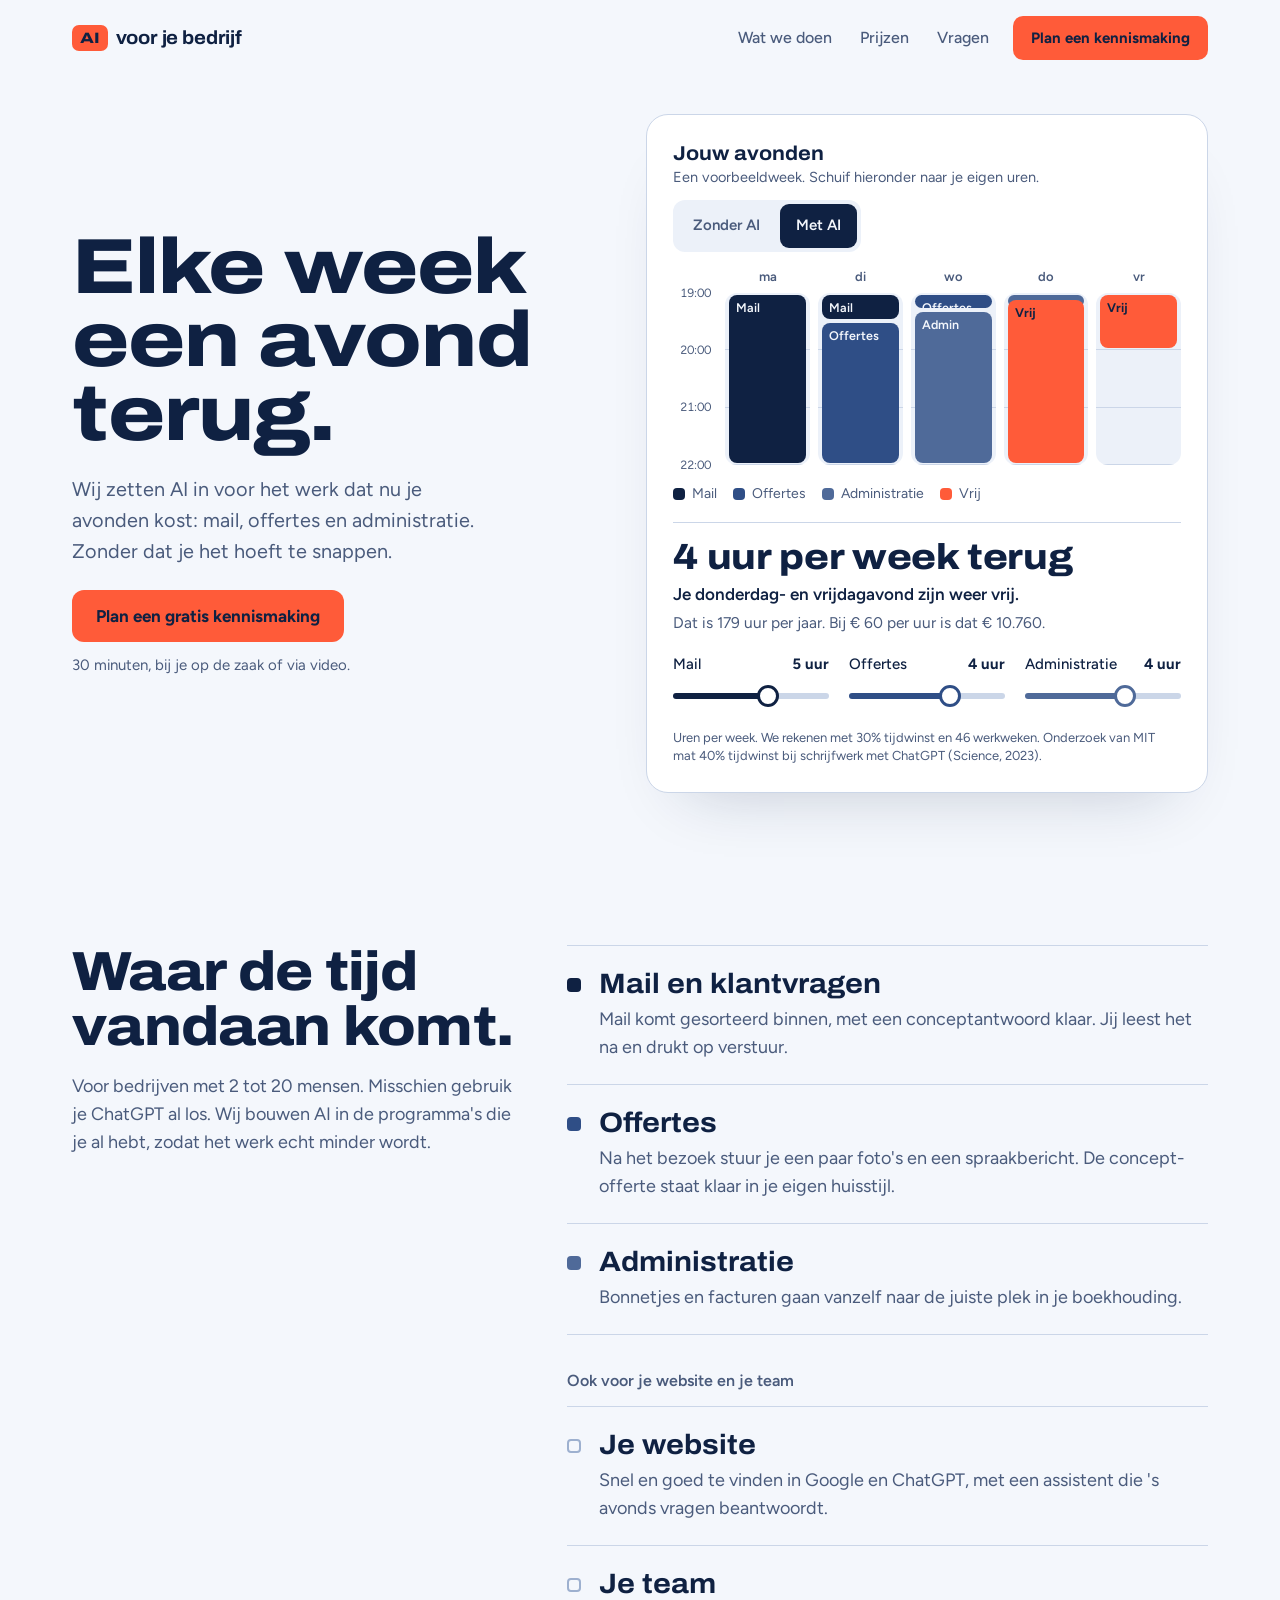
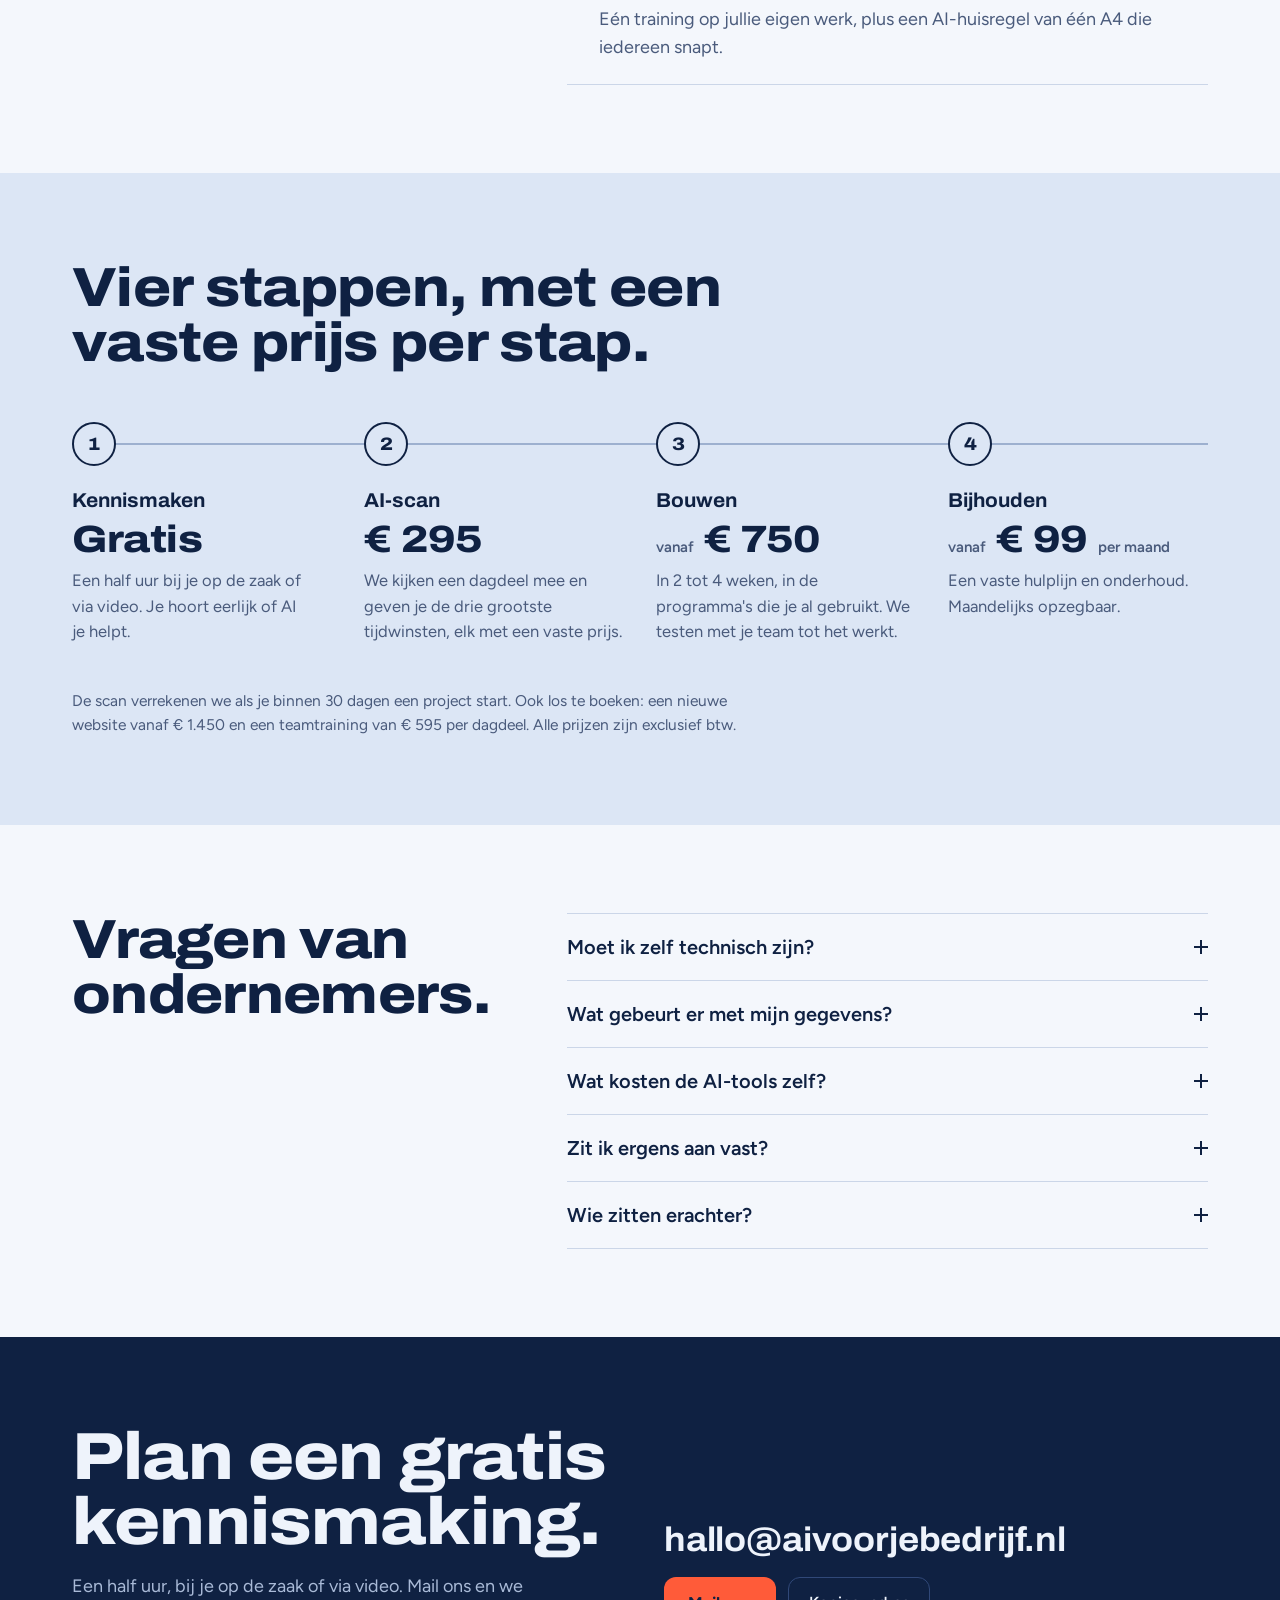
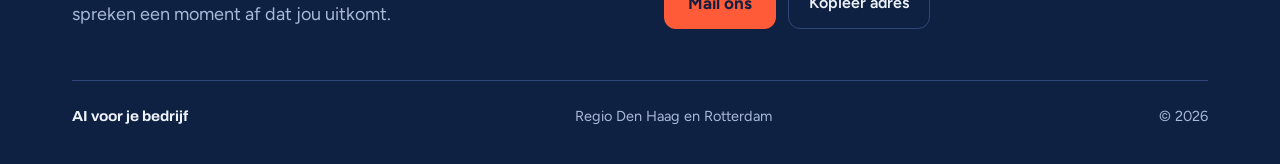
==== index.html @ 1877b3e0 "Eerste versie van de website Co-Authored-By: Claude Opus 5.5 <noreply@anthropic.com>" ====
<!doctype html>
<html lang="nl">
<head>
<meta charset="utf-8">
<meta name="viewport" content="width=device-width, initial-scale=1, viewport-fit=cover">
<title>AI voor je bedrijf | Minder avondwerk met AI, voor het mkb</title>
<meta name="description" content="Wij zetten AI in voor mail, offertes en administratie, zodat je elke week een avond terug hebt. Voor bedrijven met 2 tot 20 mensen in de regio Den Haag en Rotterdam.">
<!-- Nog niet vindbaar in Google: haal deze regel weg zodra mail, KvK en privacy geregeld zijn. -->
<meta name="robots" content="noindex">
<link rel="canonical" href="https://aivoorjebedrijf.nl/">
<meta name="theme-color" content="#F4F7FC">
<meta name="theme-color" content="#0A1428" media="(prefers-color-scheme: dark)">
<link rel="icon" href="/favicon.svg" type="image/svg+xml">
<link rel="icon" href="/apple-touch-icon.png" type="image/png" sizes="180x180">
<link rel="apple-touch-icon" href="/apple-touch-icon.png">
<meta property="og:type" content="website">
<meta property="og:locale" content="nl_NL">
<meta property="og:site_name" content="AI voor je bedrijf">
<meta property="og:title" content="AI voor je bedrijf">
<meta property="og:description" content="Elke week een avond terug. Wij zetten AI in voor mail, offertes en administratie.">
<meta property="og:url" content="https://aivoorjebedrijf.nl/">
<meta property="og:image" content="https://aivoorjebedrijf.nl/og.png">
<meta property="og:image:width" content="1200">
<meta property="og:image:height" content="630">
<meta property="og:image:alt" content="Logo van AI voor je bedrijf">
<meta name="twitter:card" content="summary_large_image">
<script type="application/ld+json">{"@context": "https://schema.org", "@type": "ProfessionalService", "name": "AI voor je bedrijf", "url": "https://aivoorjebedrijf.nl/", "email": "hallo@aivoorjebedrijf.nl", "description": "Wij zetten AI in voor mail, offertes en administratie, zodat je elke week een avond terug hebt. Voor bedrijven met 2 tot 20 mensen in de regio Den Haag en Rotterdam.", "areaServed": [{"@type": "City", "name": "Den Haag"}, {"@type": "City", "name": "Rotterdam"}]}</script>
<link rel="preconnect" href="https://fonts.googleapis.com">
<link rel="preconnect" href="https://fonts.gstatic.com" crossorigin>
<link rel="stylesheet" href="https://fonts.googleapis.com/css2?family=Archivo:wdth,wght@62..125,400..900&amp;family=Figtree:wght@400..700&amp;display=swap">
<style>[hidden]{display:none!important}img{max-width:100%}</style>
<style>
:root{
  /* Layout: de avondplanner is de held, naast een grote kop. Daarna rustige typografie op papier, één luchtblauwe band voor de stappen en een avondblauwe band om af te sluiten. */
  --paper:#F4F7FC;
  --surface:#FFFFFF;
  --sky:#DCE6F5;
  --slot:#ECF1F9;
  --ink:#0F2142;
  --ink-soft:#4A5B7C;
  --line:#CBD6E8;
  --line-strong:#9DB0CF;
  --coral:#FF5B39;
  --coral-hover:#FF7254;
  --on-coral:#0F2142;
  --b1:#0F2142; --on-b1:#F4F7FC;
  --b2:#2F4E86; --on-b2:#F4F7FC;
  --b3:#4F6A99; --on-b3:#F4F7FC;
  --band:#0F2142; --on-band:#EEF3FB; --on-band-soft:#A9BAD7; --band-field:#18305C; --band-line:#304878;
  --shadow:rgba(15,33,66,.24);
  --focus:#FF5B39;
  --display:"Archivo","Arial Black","Helvetica Neue",Arial,sans-serif;
  --body:"Figtree","Helvetica Neue",Arial,sans-serif;
  --ease-out:cubic-bezier(.23,1,.32,1);
  --ease-in-out:cubic-bezier(.77,0,.175,1);
}
@media (prefers-color-scheme: dark){
  :root:not([data-theme="light"]){
    --paper:#0A1428; --surface:#0F1C38; --sky:#11234A; --slot:#16274B;
    --ink:#E8EEF9; --ink-soft:#A3B3D1; --line:#263A66; --line-strong:#3E5689;
    --coral:#FF6B4A; --coral-hover:#FF8466; --on-coral:#0A1428;
    --b1:#C9D7EF; --on-b1:#0A1428; --b2:#93AAD3; --on-b2:#0A1428; --b3:#6B86B6; --on-b3:#0A1428;
    --band:#13254D; --on-band:#EEF3FB; --on-band-soft:#A9BAD7; --band-field:#1C3364; --band-line:#34508A;
    --shadow:rgba(0,0,0,.5); --focus:#FF6B4A;
    color-scheme:dark;
  }
}
:root[data-theme="dark"]{
  --paper:#0A1428; --surface:#0F1C38; --sky:#11234A; --slot:#16274B;
  --ink:#E8EEF9; --ink-soft:#A3B3D1; --line:#263A66; --line-strong:#3E5689;
  --coral:#FF6B4A; --coral-hover:#FF8466; --on-coral:#0A1428;
  --b1:#C9D7EF; --on-b1:#0A1428; --b2:#93AAD3; --on-b2:#0A1428; --b3:#6B86B6; --on-b3:#0A1428;
  --band:#13254D; --on-band:#EEF3FB; --on-band-soft:#A9BAD7; --band-field:#1C3364; --band-line:#34508A;
  --shadow:rgba(0,0,0,.5); --focus:#FF6B4A;
  color-scheme:dark;
}

*,*::before,*::after{box-sizing:border-box}
@media (prefers-reduced-motion: no-preference){html{scroll-behavior:smooth}}
body{margin:0;background:var(--paper);color:var(--ink);font-family:var(--body);font-size:17px;line-height:1.55;-webkit-font-smoothing:antialiased;overflow-wrap:break-word}
@media (min-width:720px){body{font-size:18px}}
h1,h2,h3{font-family:var(--display);color:inherit;margin:0;text-wrap:balance}
p{margin:0;text-wrap:pretty}
a{color:inherit}
::selection{background:var(--sky);color:var(--ink)}
:focus-visible{outline:3px solid var(--focus);outline-offset:3px;border-radius:6px}

.wrap{width:100%;max-width:1200px;margin-inline:auto;padding-left:max(16px, env(safe-area-inset-left, 0px));padding-right:max(16px, env(safe-area-inset-right, 0px))}
@media (min-width:720px){.wrap{padding-left:max(32px, env(safe-area-inset-left, 0px));padding-right:max(32px, env(safe-area-inset-right, 0px))}}

.skip{position:absolute;left:max(16px, env(safe-area-inset-left, 0px));top:calc(env(safe-area-inset-top, 0px) + 8px);z-index:20;background:var(--ink);color:var(--paper);padding:10px 14px;border-radius:8px;font-weight:600;text-decoration:none;transform:translateY(-160%);transition:transform 160ms var(--ease-out)}
.skip:focus{transform:none}

/* Knoppen */
.btn{display:inline-flex;align-items:center;justify-content:center;min-height:52px;padding:0 24px;border:0;border-radius:12px;background:var(--coral);color:var(--on-coral);font:700 17px/1.1 var(--body);text-decoration:none;cursor:pointer;transition:transform 160ms var(--ease-out),background-color 160ms ease}
.btn:active{transform:scale(.97)}
.btn-sm{min-height:44px;padding:0 18px;font-size:15px;border-radius:10px}
@media (hover:hover) and (pointer:fine){.btn:hover{background:var(--coral-hover)}}

/* Kop */
.top-in{display:flex;align-items:center;justify-content:space-between;gap:16px;padding-block:16px}
.logo{display:inline-flex;align-items:center;gap:8px;min-height:44px;text-decoration:none;font-family:var(--display);font-weight:700;font-size:19px;letter-spacing:-.01em;white-space:nowrap}
.logo-ai{background:var(--coral);color:var(--on-coral);font-weight:800;font-stretch:125%;font-size:15px;line-height:1;padding:6px 8px 5px;border-radius:7px}
.logo-rest{font-stretch:106%}
.nav{display:flex;align-items:center;gap:4px}
.nav a:not(.btn){display:inline-flex;align-items:center;min-height:44px;padding:0 12px;border-radius:8px;text-decoration:none;font-weight:500;font-size:16px;color:var(--ink-soft);transition:color 160ms ease,background-color 160ms ease}
@media (hover:hover) and (pointer:fine){.nav a:not(.btn):hover{color:var(--ink);background:var(--slot)}}
.nav .btn-sm{margin-left:8px}
@media (max-width:900px){.nav a:not(.btn){display:none}}
@media (max-width:520px){.nav .btn-sm{display:none}}

/* Held */
.hero{padding-block:clamp(16px,3vw,40px) clamp(36px,5vw,64px)}
.hero-in{display:grid;gap:clamp(32px,5vw,64px)}
@media (min-width:980px){.hero-in{grid-template-columns:minmax(0,1fr) minmax(0,1.1fr);align-items:center}}
.hero-copy{display:grid;gap:24px;align-content:center;min-width:0}
h1{font-weight:800;font-stretch:118%;font-size:clamp(44px,6.1vw,86px);line-height:.94;letter-spacing:-.015em}
.lead{font-size:clamp(18px,1.55vw,21px);color:var(--ink-soft);max-width:33ch}
.cta-row{display:flex;flex-wrap:wrap;align-items:center;gap:12px 18px}
.cta-note{font-size:15px;color:var(--ink-soft)}

/* Avondplanner */
.planner{display:grid;gap:18px;min-width:0;padding:clamp(16px,2.2vw,26px);background:var(--surface);border:1px solid var(--line);border-radius:22px;box-shadow:0 34px 64px -40px var(--shadow)}
.pl-head{display:flex;flex-wrap:wrap;align-items:flex-start;justify-content:space-between;gap:12px}
.pl-title{font-family:var(--display);font-weight:700;font-stretch:108%;font-size:20px;line-height:1.2}
.pl-sub{margin-top:2px;font-size:14.5px;line-height:1.4;color:var(--ink-soft)}
.toggle{display:inline-flex;gap:4px;padding:4px;border-radius:12px;background:var(--slot)}
.toggle button{appearance:none;min-height:44px;padding:0 16px;border:0;border-radius:9px;background:transparent;color:var(--ink-soft);font:600 15px/1 var(--body);cursor:pointer;transition:background-color 180ms ease,color 180ms ease,transform 160ms var(--ease-out)}
.toggle button[aria-pressed="true"]{background:var(--ink);color:var(--paper)}
.toggle button:active{transform:scale(.97)}
@media (hover:hover) and (pointer:fine){.toggle button[aria-pressed="false"]:hover{color:var(--ink)}}

.week{--evening:172px;--cap:3;display:grid;grid-template-columns:44px repeat(5,minmax(0,1fr));column-gap:8px;row-gap:10px}
@media (max-width:520px){.week{--evening:160px;grid-template-columns:38px repeat(5,minmax(0,1fr));column-gap:6px}}
.dl{font-size:13px;font-weight:600;line-height:1;text-align:center;color:var(--ink-soft)}
.times{position:relative;height:var(--evening)}
.times span{position:absolute;right:6px;top:calc(var(--p,0) * 1%);transform:translateY(-50%);font-size:12px;line-height:1;font-variant-numeric:tabular-nums;color:var(--ink-soft)}
.day{position:relative;height:var(--evening);overflow:hidden;border-radius:12px;background-color:var(--slot);background-image:repeating-linear-gradient(to bottom,transparent 0,transparent calc(100% / var(--cap) - 1px),var(--line) calc(100% / var(--cap) - 1px),var(--line) calc(100% / var(--cap)))}
.seg{position:absolute;left:4px;right:4px;top:calc(var(--t,0) * 1% + 2px);height:max(0px,calc(var(--h,0) * 1% - 4px));overflow:hidden;padding:6px 7px;border-radius:8px;font-size:12.5px;font-weight:600;line-height:1.15;opacity:1;transition:top 700ms var(--ease-in-out),height 700ms var(--ease-in-out),opacity 350ms ease;transition-delay:calc(var(--d,0) * 70ms)}
.seg.c0{background:var(--b1);color:var(--on-b1)}
.seg.c1{background:var(--b2);color:var(--on-b2)}
.seg.c2{background:var(--b3);color:var(--on-b3)}
.seg.vrij{background:var(--coral);color:var(--on-coral);font-weight:700}
.seg.hide{opacity:0}
.seg .lbl{display:block;white-space:nowrap;transition:opacity 200ms ease}
.seg.nolabel .lbl{opacity:0}
.week.narrow .seg:not(.vrij) .lbl{display:none}
.planner.dragging .seg,.planner.instant .seg{transition:none}

.legend{display:flex;flex-wrap:wrap;gap:6px 16px;font-size:14px;color:var(--ink-soft)}
.legend span{display:inline-flex;align-items:center;gap:7px}
.legend i{width:12px;height:12px;border-radius:4px;background:var(--c)}

.result{display:grid;gap:4px;padding-top:16px;border-top:1px solid var(--line)}
.res-big{font-family:var(--display);font-weight:800;font-stretch:112%;font-size:clamp(28px,2.8vw,36px);line-height:1.05;letter-spacing:-.01em}
.res-days{font-weight:600;font-size:17px}
.res-year{font-size:15.5px;color:var(--ink-soft)}

.sliders{display:grid;gap:14px}
@media (min-width:600px){.sliders{grid-template-columns:repeat(3,minmax(0,1fr));gap:20px}}
.sl{display:grid;gap:4px;min-width:0}
.sl-top{display:flex;justify-content:space-between;gap:10px;font-size:15px}
.sl-top label{font-weight:500}
.sl-top output{font-weight:700;font-variant-numeric:tabular-nums;white-space:nowrap}
input[type="range"]{-webkit-appearance:none;appearance:none;width:100%;height:30px;margin:0;background:transparent;cursor:pointer}
input[type="range"]::-webkit-slider-runnable-track{height:6px;border-radius:3px;background:linear-gradient(to right,var(--c) 0 var(--fill,50%),var(--line) var(--fill,50%) 100%)}
input[type="range"]::-webkit-slider-thumb{-webkit-appearance:none;width:22px;height:22px;margin-top:-8px;border-radius:50%;background:var(--surface);border:3px solid var(--c);transition:transform 160ms var(--ease-out)}
input[type="range"]:active::-webkit-slider-thumb{transform:scale(1.12)}
input[type="range"]::-moz-range-track{height:6px;border-radius:3px;background:var(--line)}
input[type="range"]::-moz-range-progress{height:6px;border-radius:3px;background:var(--c)}
input[type="range"]::-moz-range-thumb{width:16px;height:16px;border-radius:50%;background:var(--surface);border:3px solid var(--c)}
input[type="range"]:focus-visible{outline:3px solid var(--focus);outline-offset:2px;border-radius:8px}
.fine{font-size:13px;line-height:1.45;color:var(--ink-soft)}

/* Secties */
.sec{padding-block:clamp(52px,7vw,88px)}
h2{font-weight:800;font-stretch:112%;font-size:clamp(34px,4.3vw,56px);line-height:1;letter-spacing:-.012em}
.two{display:grid;gap:clamp(28px,4vw,56px)}
@media (min-width:980px){
  .two{grid-template-columns:minmax(0,.9fr) minmax(0,1.3fr)}
  .sticky{position:sticky;top:calc(env(safe-area-inset-top, 0px) + 32px);align-self:start}
}
.sec-head{display:grid;gap:18px;min-width:0}
.sec-head p{color:var(--ink-soft);max-width:38ch}

.tasks{display:grid;min-width:0}
.task{display:grid;grid-template-columns:14px minmax(0,1fr);column-gap:18px;row-gap:6px;padding-block:22px;border-top:1px solid var(--line)}
.task.last{border-bottom:1px solid var(--line)}
.chip{grid-row:span 2;width:14px;height:14px;margin-top:.55em;border-radius:4px;background:var(--c)}
.chip.open{background:transparent;border:2px solid var(--line-strong)}
.task h3{font-weight:700;font-stretch:108%;font-size:clamp(22px,2.3vw,28px);line-height:1.15}
.task p{color:var(--ink-soft);max-width:52ch}
.tasks-sub{padding:34px 0 12px;font-size:16px;font-weight:600;color:var(--ink-soft)}

.band-sky{background:var(--sky)}
.route-head{max-width:20ch}
.route{position:relative;display:grid;gap:30px;margin:clamp(32px,4vw,52px) 0 0;padding:0;list-style:none}
.route::before{content:"";position:absolute;left:21px;top:10px;bottom:10px;width:2px;background:var(--line-strong)}
.route li{position:relative;display:grid;gap:8px;align-content:start;padding-left:66px;min-width:0}
.num{position:absolute;left:0;top:0;display:grid;place-items:center;width:44px;height:44px;border-radius:50%;background:var(--sky);border:2px solid var(--ink);font-family:var(--display);font-weight:800;font-stretch:115%;font-size:18px;line-height:1}
.route h3{padding-top:10px;font-weight:700;font-stretch:104%;font-size:20px;line-height:1.2}
.price{font-family:var(--display);font-weight:800;font-stretch:115%;font-size:clamp(30px,3vw,38px);line-height:1.05;letter-spacing:-.01em}
.price small{font-family:var(--body);font-stretch:100%;font-size:15px;font-weight:600;letter-spacing:0;color:var(--ink-soft)}
.route .step-text{font-size:16.5px;color:var(--ink-soft)}
@media (min-width:900px){
  .route{grid-template-columns:repeat(4,minmax(0,1fr));gap:32px}
  .route::before{left:0;right:0;top:21px;bottom:auto;width:auto;height:2px}
  .route li{padding-left:0;padding-top:66px}
  .route h3{padding-top:0}
}
.route-note{max-width:70ch;margin-top:clamp(28px,3.5vw,44px);font-size:15.5px;color:var(--ink-soft)}


.faq{display:grid;min-width:0}
.faq details{border-top:1px solid var(--line)}
.faq details:last-child{border-bottom:1px solid var(--line)}
.faq summary{display:flex;align-items:center;justify-content:space-between;gap:20px;min-height:44px;padding:20px 0;list-style:none;cursor:pointer;font-weight:600;font-size:clamp(18px,1.6vw,20px);line-height:1.3}
.faq summary::-webkit-details-marker{display:none}
.faq summary::after{content:"";flex:none;width:14px;height:14px;background:linear-gradient(var(--ink),var(--ink)) center/100% 2px no-repeat,linear-gradient(var(--ink),var(--ink)) center/2px 100% no-repeat;transition:transform 220ms var(--ease-out)}
.faq details[open] summary::after{transform:rotate(45deg)}
.ans{max-width:60ch;padding:0 0 22px;color:var(--ink-soft);transition:opacity 260ms ease,transform 260ms var(--ease-out)}
@starting-style{.faq details[open] .ans{opacity:0;transform:translateY(-4px)}}

/* Afsluiting */
.band-ink{background:var(--band);color:var(--on-band)}
.end{display:grid;gap:clamp(28px,4vw,48px);padding-block:clamp(52px,7vw,88px) clamp(36px,4vw,56px)}
@media (min-width:900px){.end{grid-template-columns:minmax(0,1fr) minmax(0,1fr);align-items:end}}
.end-copy{display:grid;gap:18px;min-width:0}
.end-copy h2{font-size:clamp(38px,5.2vw,70px);line-height:.98}
.end-copy p{max-width:40ch;color:var(--on-band-soft)}
.contact{display:grid;gap:18px;justify-items:start;min-width:0}
.mail{font-family:var(--display);font-weight:700;font-stretch:106%;font-size:clamp(24px,2.8vw,34px);line-height:1.15;letter-spacing:-.005em;color:var(--on-band);overflow-wrap:anywhere;user-select:all;-webkit-user-select:all}
.contact-actions{display:flex;flex-wrap:wrap;gap:12px}
.copy{min-height:52px;padding:0 20px;border:1px solid var(--band-line);border-radius:12px;background:transparent;color:var(--on-band);font:600 16px/1 var(--body);cursor:pointer;transition:background-color 160ms ease,transform 160ms var(--ease-out)}
.copy:active{transform:scale(.97)}
@media (hover:hover) and (pointer:fine){.copy:hover{background:var(--band-field)}}
.foot{display:flex;flex-wrap:wrap;justify-content:space-between;gap:8px 24px;padding-block:24px 36px;border-top:1px solid var(--band-line);font-size:14.5px;color:var(--on-band-soft)}
.foot strong{font-family:var(--display);font-stretch:106%;color:var(--on-band)}

@media (prefers-reduced-motion: reduce){
  .seg{transition:opacity 200ms ease;transition-delay:0ms}
  .btn:active,.toggle button:active,.copy:active{transform:none}
  .skip,.faq summary::after,.ans{transition:none}
}
</style>
</head>
<body>

<div class="site" lang="nl">
<a class="skip" href="#inhoud">Naar de inhoud</a>

<header class="top">
  <div class="wrap top-in">
    <a class="logo" href="#inhoud" aria-label="AI voor je bedrijf"><span class="logo-ai">AI</span><span class="logo-rest">voor je bedrijf</span></a>
    <nav class="nav" aria-label="Hoofdmenu">
      <a href="#wat">Wat we doen</a>
      <a href="#prijzen">Prijzen</a>
      <a href="#vragen">Vragen</a>
      <a class="btn btn-sm" href="#kennismaking">Plan een kennismaking</a>
    </nav>
  </div>
</header>

<main id="inhoud">
  <section class="hero">
    <div class="wrap hero-in">
      <div class="hero-copy">
        <h1>Elke week een avond terug.</h1>
        <p class="lead">Wij zetten AI in voor het werk dat nu je avonden kost: mail, offertes en administratie. Zonder dat je het hoeft te snappen.</p>
        <div class="cta-row">
          <a class="btn" href="#kennismaking">Plan een gratis kennismaking</a>
          <p class="cta-note">30 minuten, bij je op de zaak of via video.</p>
        </div>
      </div>

      <div class="planner" id="planner">
        <div class="pl-head">
          <div>
            <p class="pl-title">Jouw avonden</p>
            <p class="pl-sub">Een voorbeeldweek. Schuif hieronder naar je eigen uren.</p>
          </div>
          <div class="toggle" role="group" aria-label="Weergave van de week">
            <button type="button" id="t-nu" aria-pressed="true">Zonder AI</button>
            <button type="button" id="t-ai" aria-pressed="false">Met AI</button>
          </div>
        </div>

        <div class="week" id="week" aria-hidden="true">
          <span></span><span class="dl">ma</span><span class="dl">di</span><span class="dl">wo</span><span class="dl">do</span><span class="dl">vr</span>
          <div class="times" id="times"></div>
          <div class="day"></div><div class="day"></div><div class="day"></div><div class="day"></div><div class="day"></div>
        </div>

        <div class="legend" aria-hidden="true">
          <span><i style="--c:var(--b1)"></i>Mail</span>
          <span><i style="--c:var(--b2)"></i>Offertes</span>
          <span><i style="--c:var(--b3)"></i>Administratie</span>
          <span><i style="--c:var(--coral)"></i>Vrij</span>
        </div>

        <div class="result" aria-live="polite">
          <p class="res-big"><span id="res-uur">4 uur</span> per week terug</p>
          <p class="res-days" id="res-days">Je donderdag- en vrijdagavond zijn weer vrij.</p>
          <p class="res-year" id="res-year">Dat is 179 uur per jaar. Bij €&nbsp;60 per uur is dat €&nbsp;10.760.</p>
        </div>

        <div class="sliders">
          <div class="sl">
            <div class="sl-top"><label for="r-mail">Mail</label><output id="o-mail" for="r-mail">5 uur</output></div>
            <input type="range" id="r-mail" min="0" max="8" step="1" value="5" style="--c:var(--b1)">
          </div>
          <div class="sl">
            <div class="sl-top"><label for="r-offerte">Offertes</label><output id="o-offerte" for="r-offerte">4 uur</output></div>
            <input type="range" id="r-offerte" min="0" max="6" step="1" value="4" style="--c:var(--b2)">
          </div>
          <div class="sl">
            <div class="sl-top"><label for="r-admin">Administratie</label><output id="o-admin" for="r-admin">4 uur</output></div>
            <input type="range" id="r-admin" min="0" max="6" step="1" value="4" style="--c:var(--b3)">
          </div>
        </div>

        <p class="fine">Uren per week. We rekenen met 30% tijdwinst en 46 werkweken. Onderzoek van MIT mat 40% tijdwinst bij schrijfwerk met ChatGPT (Science, 2023).</p>
      </div>
    </div>
  </section>

  <section class="sec" id="wat">
    <div class="wrap two">
      <div class="sec-head sticky">
        <h2>Waar de tijd vandaan komt.</h2>
        <p>Voor bedrijven met 2 tot 20 mensen. Misschien gebruik je ChatGPT al los. Wij bouwen AI in de programma's die je al hebt, zodat het werk echt minder wordt.</p>
      </div>
      <div class="tasks">
        <div class="task">
          <span class="chip" style="--c:var(--b1)"></span>
          <h3>Mail en klantvragen</h3>
          <p>Mail komt gesorteerd binnen, met een conceptantwoord klaar. Jij leest het na en drukt op verstuur.</p>
        </div>
        <div class="task">
          <span class="chip" style="--c:var(--b2)"></span>
          <h3>Offertes</h3>
          <p>Na het bezoek stuur je een paar foto's en een spraakbericht. De concept-offerte staat klaar in je eigen huisstijl.</p>
        </div>
        <div class="task last">
          <span class="chip" style="--c:var(--b3)"></span>
          <h3>Administratie</h3>
          <p>Bonnetjes en facturen gaan vanzelf naar de juiste plek in je boekhouding.</p>
        </div>
        <p class="tasks-sub">Ook voor je website en je team</p>
        <div class="task">
          <span class="chip open"></span>
          <h3>Je website</h3>
          <p>Snel en goed te vinden in Google en ChatGPT, met een assistent die 's avonds vragen beantwoordt.</p>
        </div>
        <div class="task last">
          <span class="chip open"></span>
          <h3>Je team</h3>
          <p>Eén training op jullie eigen werk, plus een AI-huisregel van één A4 die iedereen snapt.</p>
        </div>
      </div>
    </div>
  </section>

  <section class="sec band-sky" id="prijzen">
    <div class="wrap">
      <h2 class="route-head">Vier stappen, met een vaste prijs per stap.</h2>
      <ol class="route">
        <li>
          <span class="num" aria-hidden="true">1</span>
          <h3>Kennismaken</h3>
          <p class="price">Gratis</p>
          <p class="step-text">Een half uur bij je op de zaak of via video. Je hoort eerlijk of AI je helpt.</p>
        </li>
        <li>
          <span class="num" aria-hidden="true">2</span>
          <h3>AI-scan</h3>
          <p class="price">€&nbsp;295</p>
          <p class="step-text">We kijken een dagdeel mee en geven je de drie grootste tijdwinsten, elk met een vaste prijs.</p>
        </li>
        <li>
          <span class="num" aria-hidden="true">3</span>
          <h3>Bouwen</h3>
          <p class="price"><small>vanaf</small> €&nbsp;750</p>
          <p class="step-text">In 2 tot 4 weken, in de programma's die je al gebruikt. We testen met je team tot het werkt.</p>
        </li>
        <li>
          <span class="num" aria-hidden="true">4</span>
          <h3>Bijhouden</h3>
          <p class="price"><small>vanaf</small> €&nbsp;99 <small>per&nbsp;maand</small></p>
          <p class="step-text">Een vaste hulplijn en onderhoud. Maandelijks opzegbaar.</p>
        </li>
      </ol>
      <p class="route-note">De scan verrekenen we als je binnen 30 dagen een project start. Ook los te boeken: een nieuwe website vanaf €&nbsp;1.450 en een teamtraining van €&nbsp;595 per dagdeel. Alle prijzen zijn exclusief btw.</p>
    </div>
  </section>

  <section class="sec" id="vragen">
    <div class="wrap two">
      <div class="sec-head sticky">
        <h2>Vragen van ondernemers.</h2>
      </div>
      <div class="faq">
        <details>
          <summary>Moet ik zelf technisch zijn?</summary>
          <div class="ans"><p>Nee. Jij vertelt hoe je werkt, wij regelen de techniek. Je krijgt uitleg in gewone taal en een korte handleiding voor je team.</p></div>
        </details>
        <details>
          <summary>Wat gebeurt er met mijn gegevens?</summary>
          <div class="ans"><p>We werken met zakelijke versies van AI-tools, die je gegevens niet gebruiken om de AI te trainen. Alles draait op jouw eigen accounts, en met elke klant sluiten we een verwerkersovereenkomst.</p></div>
        </details>
        <details>
          <summary>Wat kosten de AI-tools zelf?</summary>
          <div class="ans"><p>De meeste zakelijke AI-tools kosten tussen de 6 en 30 euro per gebruiker per maand. Die sluit je zelf af, zodat het abonnement op jouw naam staat.</p></div>
        </details>
        <details>
          <summary>Zit ik ergens aan vast?</summary>
          <div class="ans"><p>Nee. Elke stap heeft een vaste prijs en je beslist per stap of je verdergaat. De hulplijn is maandelijks opzegbaar.</p></div>
        </details>
        <details>
          <summary>Wie zitten erachter?</summary>
          <div class="ans"><p>Twee ondernemers uit de regio Den Haag en Rotterdam die zelf dagelijks met AI werken. Je praat altijd met degene die het voor je bouwt.</p></div>
        </details>
      </div>
    </div>
  </section>
</main>

<section class="band-ink" id="kennismaking">
  <div class="wrap end">
    <div class="end-copy">
      <h2>Plan een gratis kennismaking.</h2>
      <p>Een half uur, bij je op de zaak of via video. Mail ons en we spreken een moment af dat jou uitkomt.</p>
    </div>
    <div class="contact">
      <p class="mail" id="mail">hallo@aivoorjebedrijf.nl</p>
      <div class="contact-actions">
        <a class="btn" href="mailto:hallo@aivoorjebedrijf.nl?subject=Kennismaking">Mail ons</a>
        <button type="button" class="copy" id="copy">Kopieer adres</button>
      </div>
    </div>
  </div>
  <footer class="wrap">
    <div class="foot">
      <strong>AI voor je bedrijf</strong>
      <span>Regio Den Haag en Rotterdam</span>
      <span>© 2026</span>
    </div>
  </footer>
</section>
</div>

<script>
(function(){
  var SAVE = 0.30, WEEKS = 46, RATE = 60;
  var DAYNAMES = ['maandag','dinsdag','woensdag','donderdag','vrijdag'];
  var LABELS = ['Mail','Offertes','Admin'];
  var planner = document.getElementById('planner');
  var week = document.getElementById('week');
  var timesEl = document.getElementById('times');
  var days = Array.prototype.slice.call(week.querySelectorAll('.day'));
  var inputs = ['r-mail','r-offerte','r-admin'].map(function(id){ return document.getElementById(id); });
  var outs = ['o-mail','o-offerte','o-admin'].map(function(id){ return document.getElementById(id); });
  var btnNu = document.getElementById('t-nu');
  var btnAi = document.getElementById('t-ai');
  var resUur = document.getElementById('res-uur');
  var resDays = document.getElementById('res-days');
  var resYear = document.getElementById('res-year');
  var nf = new Intl.NumberFormat('nl-NL');
  var mode = 'nu', autoT = null, dragT = null, acted = false, lastW = 0;
  var reduce = !!(window.matchMedia && window.matchMedia('(prefers-reduced-motion: reduce)').matches);

  function makeSeg(cls, text, d, parent){
    var el = document.createElement('div');
    el.className = 'seg ' + cls + ' hide';
    el.style.setProperty('--d', d);
    var s = document.createElement('span');
    s.className = 'lbl';
    s.textContent = text;
    el.appendChild(s);
    parent.appendChild(el);
    return el;
  }
  var segs = days.map(function(dayEl, d){
    return {
      row: LABELS.map(function(lab, c){ return makeSeg('c' + c, lab, d, dayEl); }),
      v: makeSeg('vrij', 'Vrij', d, dayEl)
    };
  });

  /* Zet de uren achter elkaar in de avonden, vanaf maandag. */
  function stack(hours, cap){
    var out = [[], [], [], [], []], per = [0, 0, 0, 0, 0], d = 0, used = 0;
    hours.forEach(function(h, c){
      var rest = h;
      while (rest > 1e-6 && d < 5){
        var take = Math.min(cap - used, rest);
        out[d][c] = { start: used, len: take };
        used += take; per[d] += take; rest -= take;
        if (cap - used < 1e-6){ d++; used = 0; }
      }
    });
    return { out: out, per: per };
  }
  function fmt(x){
    if (x <= 0.001) return '0 uur';
    if (x < 1) return Math.max(5, Math.round(x * 12) * 5) + ' minuten';
    if (x < 2){ var r = Math.round(x * 2) / 2; return String(r).replace('.', ',') + ' uur'; }
    return Math.round(x) + ' uur';
  }
  function joinDays(list){
    var n = list.map(function(i){ return DAYNAMES[i]; });
    if (n.length === 1) return n[0] + 'avond';
    return n.slice(0, -1).map(function(x){ return x + '-'; }).join(', ') + ' en ' + n[n.length - 1] + 'avond';
  }
  function drawTimes(cap){
    if (timesEl.getAttribute('data-cap') === String(cap)) return;
    timesEl.setAttribute('data-cap', String(cap));
    timesEl.textContent = '';
    for (var i = 0; i <= cap; i++){
      var s = document.createElement('span');
      s.style.setProperty('--p', i / cap * 100);
      s.textContent = String((19 + i) % 24).padStart(2, '0') + ':00';
      timesEl.appendChild(s);
    }
    week.style.setProperty('--cap', cap);
  }
  function place(el, top, h){
    el.style.setProperty('--t', top);
    el.style.setProperty('--h', h);
  }

  function render(){
    var h = inputs.map(function(i){ return Number(i.value); });
    inputs.forEach(function(inp, i){
      outs[i].textContent = h[i] + ' uur';
      inp.style.setProperty('--fill', (h[i] / Number(inp.max) * 100) + '%');
    });
    var total = h[0] + h[1] + h[2];
    var cap = Math.max(3, Math.ceil(total / 5));
    drawTimes(cap);
    var now = stack(h, cap);
    var ai = stack(h.map(function(x){ return x * (1 - SAVE); }), cap);
    var cur = mode === 'ai' ? ai : now;
    var px = days[0].clientHeight || 172;
    var minH = 22 / px * cap;
    week.classList.toggle('narrow', days[0].clientWidth < 64);

    segs.forEach(function(s, d){
      s.row.forEach(function(el, c){
        var g = cur.out[d][c];
        if (g && g.len > 1e-6){
          place(el, g.start / cap * 100, g.len / cap * 100);
          el.classList.remove('hide');
          el.classList.toggle('nolabel', g.len < minH);
        } else {
          el.style.setProperty('--h', 0);
          el.classList.add('hide');
        }
      });
      var freed = Math.max(0, now.per[d] - ai.per[d]);
      if (mode === 'ai' && freed > 0.02){
        place(s.v, ai.per[d] / cap * 100, freed / cap * 100);
        s.v.classList.remove('hide');
        s.v.classList.toggle('nolabel', freed < minH);
      } else {
        place(s.v, now.per[d] / cap * 100, 0);
        s.v.classList.add('hide');
      }
    });

    var saved = total * SAVE;
    resUur.textContent = fmt(saved);
    var freedDays = [0, 1, 2, 3, 4].filter(function(d){ return now.per[d] > 1e-6 && ai.per[d] < 0.25; });
    if (!total){
      resDays.textContent = 'Schuif de uren naar je eigen week.';
    } else if (freedDays.length){
      resDays.textContent = 'Je ' + joinDays(freedDays) + (freedDays.length > 1 ? ' zijn' : ' is') + ' weer vrij.';
    } else {
      var last = [0, 1, 2, 3, 4].filter(function(d){ return now.per[d] > 1e-6; }).pop();
      resDays.textContent = 'Je ' + DAYNAMES[last] + 'avond is ' + fmt(now.per[last] - ai.per[last]) + ' korter.';
    }
    resYear.textContent = total
      ? 'Dat is ' + nf.format(Math.round(saved * WEEKS)) + ' uur per jaar. Bij € 60 per uur is dat € ' + nf.format(Math.round(saved * WEEKS * RATE / 10) * 10) + '.'
      : 'Zet bij elk onderdeel je uren per week.';
  }

  function setMode(m, instant){
    mode = m;
    btnNu.setAttribute('aria-pressed', String(m === 'nu'));
    btnAi.setAttribute('aria-pressed', String(m === 'ai'));
    if (instant) planner.classList.add('instant');
    render();
    if (instant){
      void planner.offsetHeight;
      requestAnimationFrame(function(){ planner.classList.remove('instant'); });
    }
  }
  function act(){
    acted = true;
    if (autoT){ clearTimeout(autoT); autoT = null; }
  }
  btnNu.addEventListener('click', function(){ act(); setMode('nu'); });
  btnAi.addEventListener('click', function(){ act(); setMode('ai'); });
  inputs.forEach(function(inp){
    inp.addEventListener('input', function(){
      act();
      planner.classList.add('dragging');
      clearTimeout(dragT);
      dragT = setTimeout(function(){ planner.classList.remove('dragging'); }, 220);
      render();
    });
  });
  if (window.ResizeObserver){
    new ResizeObserver(function(){
      var w = week.clientWidth;
      if (Math.abs(w - lastW) < 1) return;
      lastW = w;
      setMode(mode, true);
    }).observe(week);
  }

  setMode(reduce ? 'ai' : 'nu', true);
  if (!reduce){
    autoT = setTimeout(function(){ if (!acted) setMode('ai'); }, 1400);
  }

  /* Mailadres kopiëren, met selecteren als terugval. */
  var copyBtn = document.getElementById('copy');
  var mailEl = document.getElementById('mail');
  var copyT = null;
  copyBtn.addEventListener('click', function(){
    var txt = mailEl.textContent.trim();
    function done(label){
      copyBtn.textContent = label;
      clearTimeout(copyT);
      copyT = setTimeout(function(){ copyBtn.textContent = 'Kopieer adres'; }, 1800);
    }
    function fallback(){
      var r = document.createRange();
      r.selectNodeContents(mailEl);
      var sel = window.getSelection();
      sel.removeAllRanges();
      sel.addRange(r);
      done('Geselecteerd');
    }
    try {
      navigator.clipboard.writeText(txt).then(function(){ done('Gekopieerd'); }, fallback);
    } catch (err){
      fallback();
    }
  });
})();
</script>
</body>
</html>
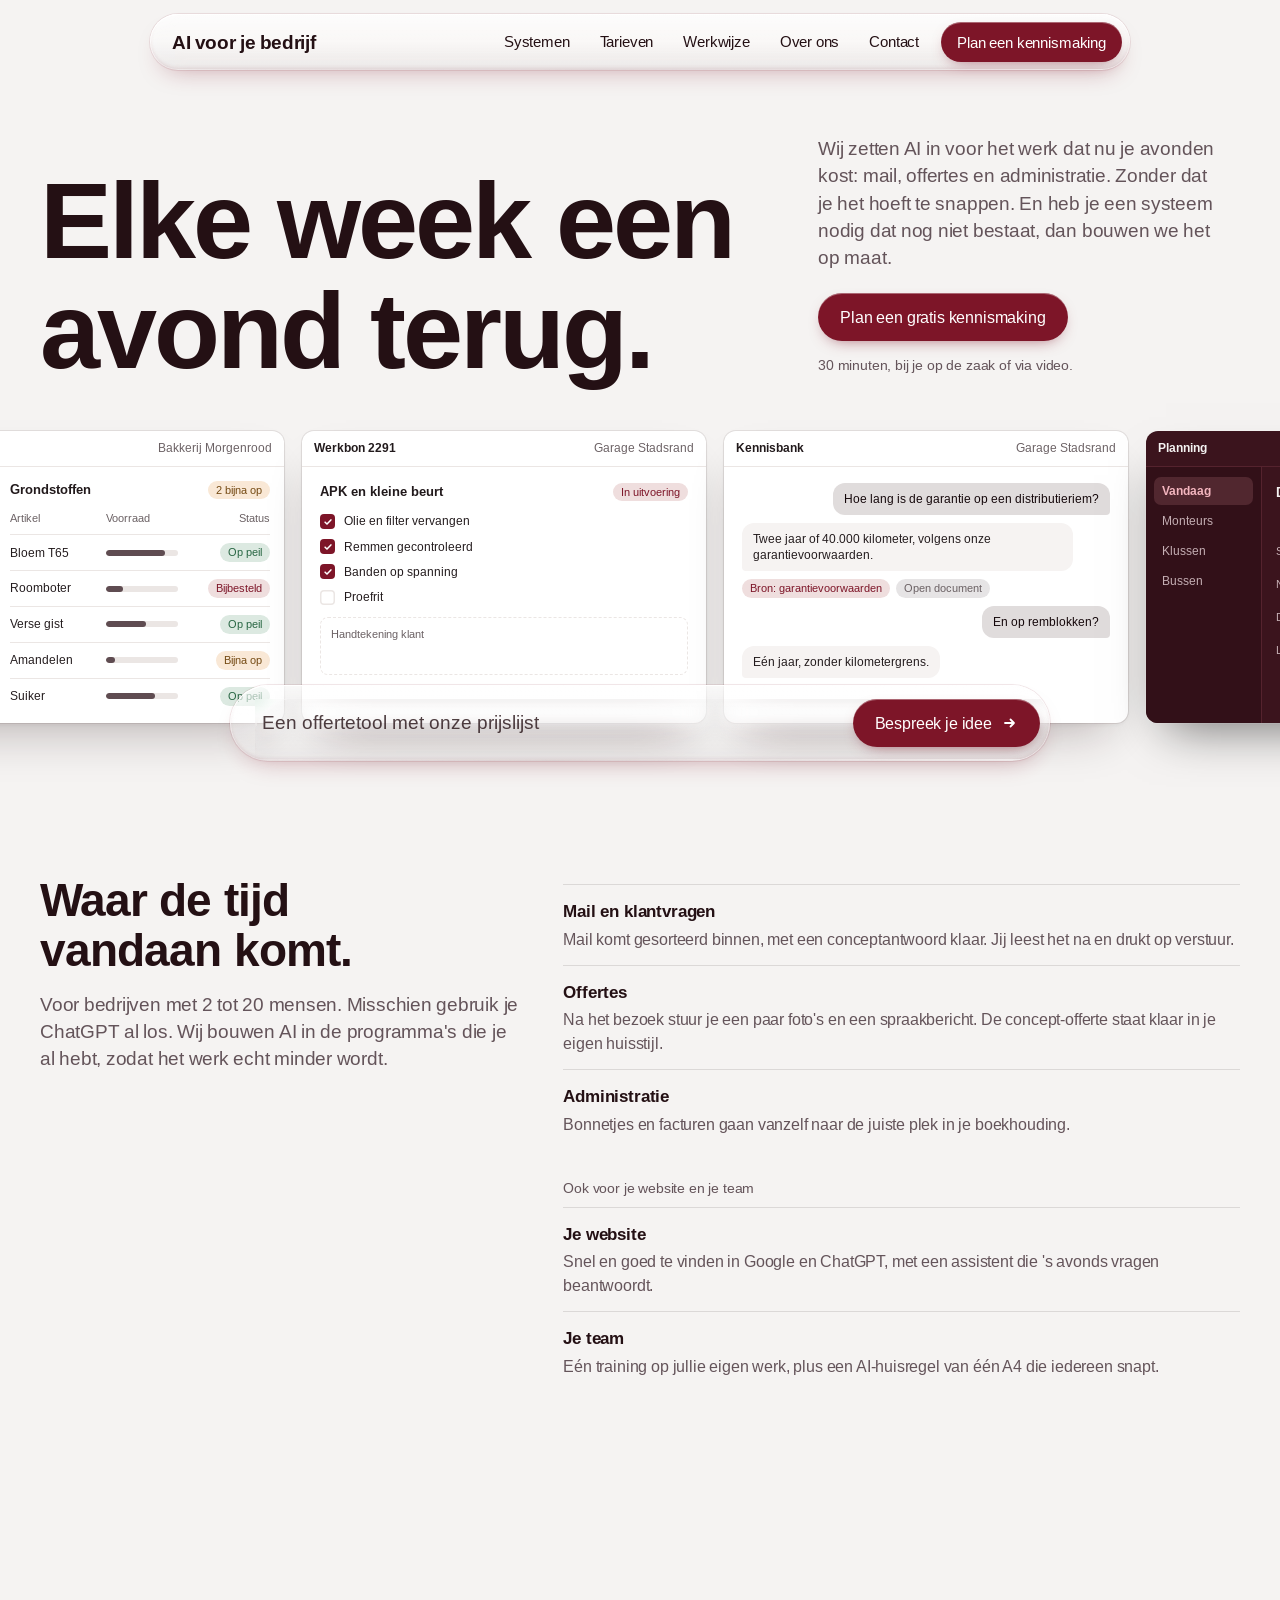
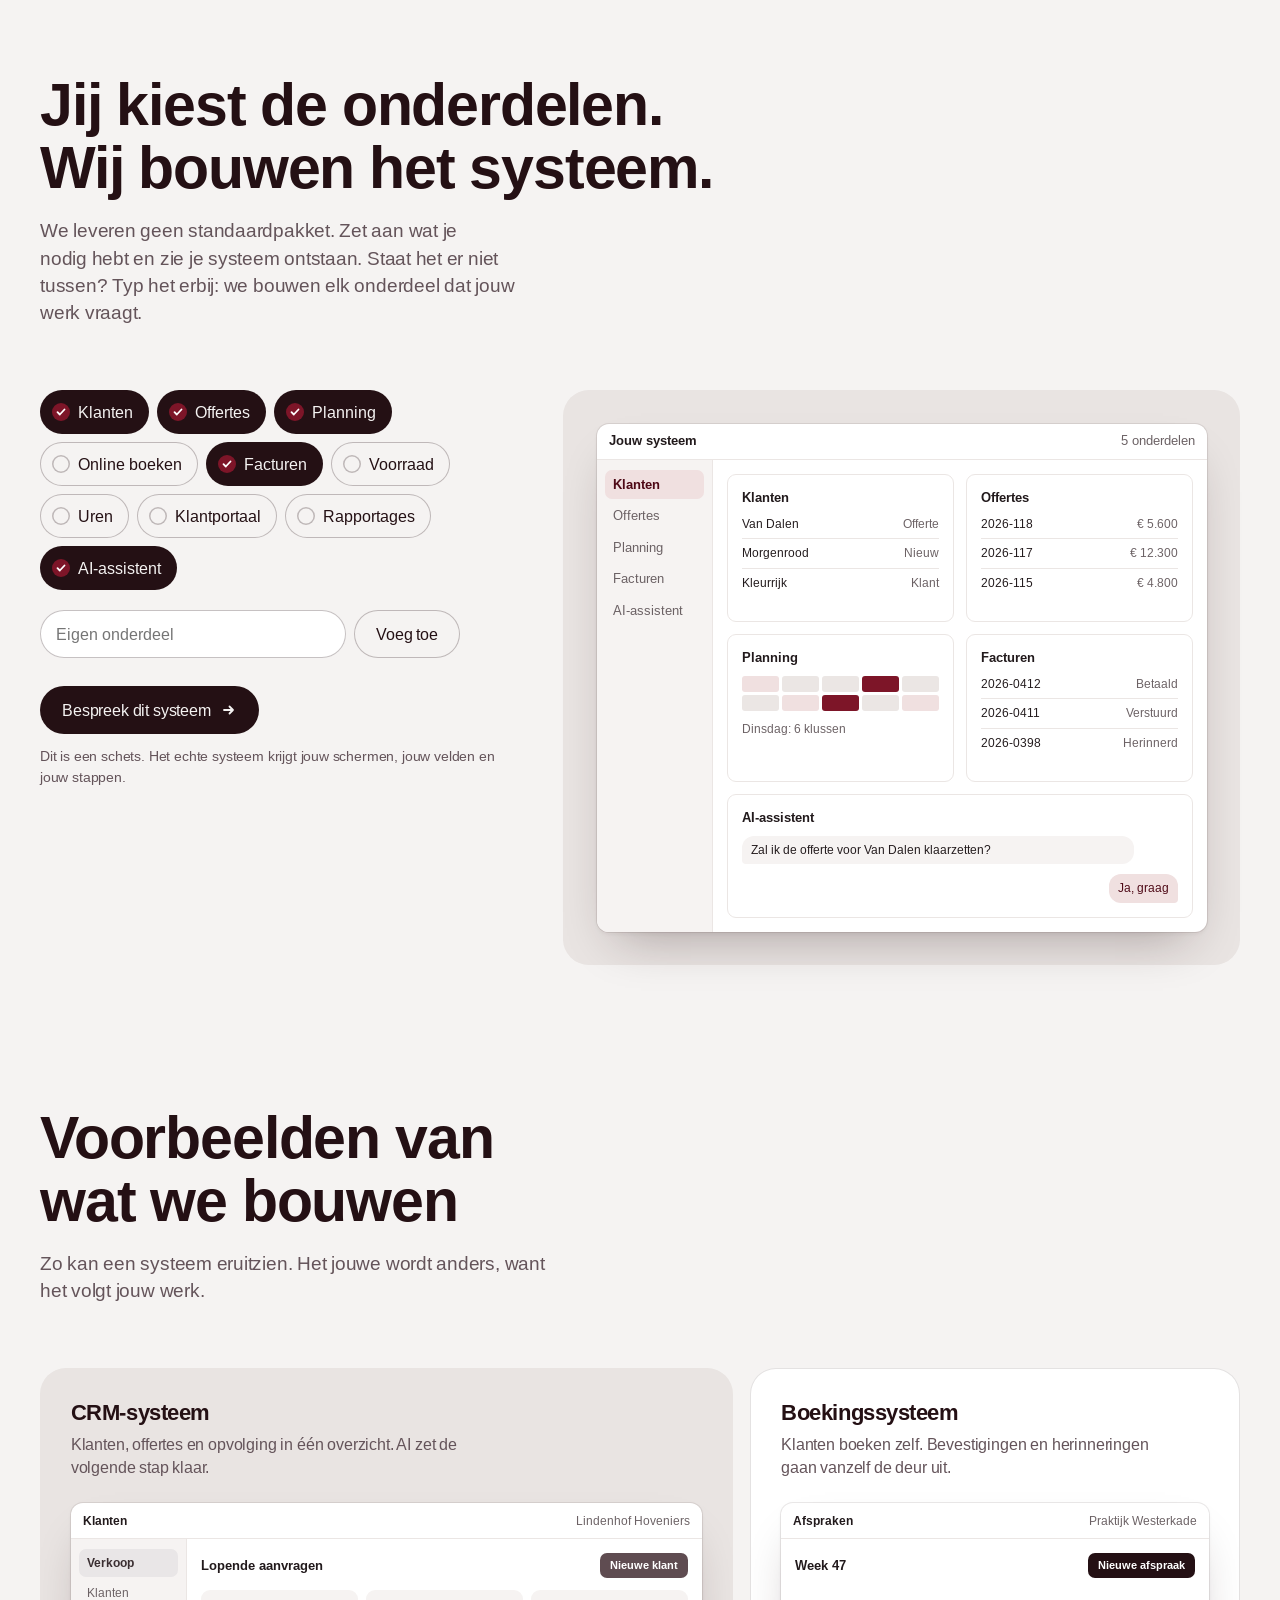
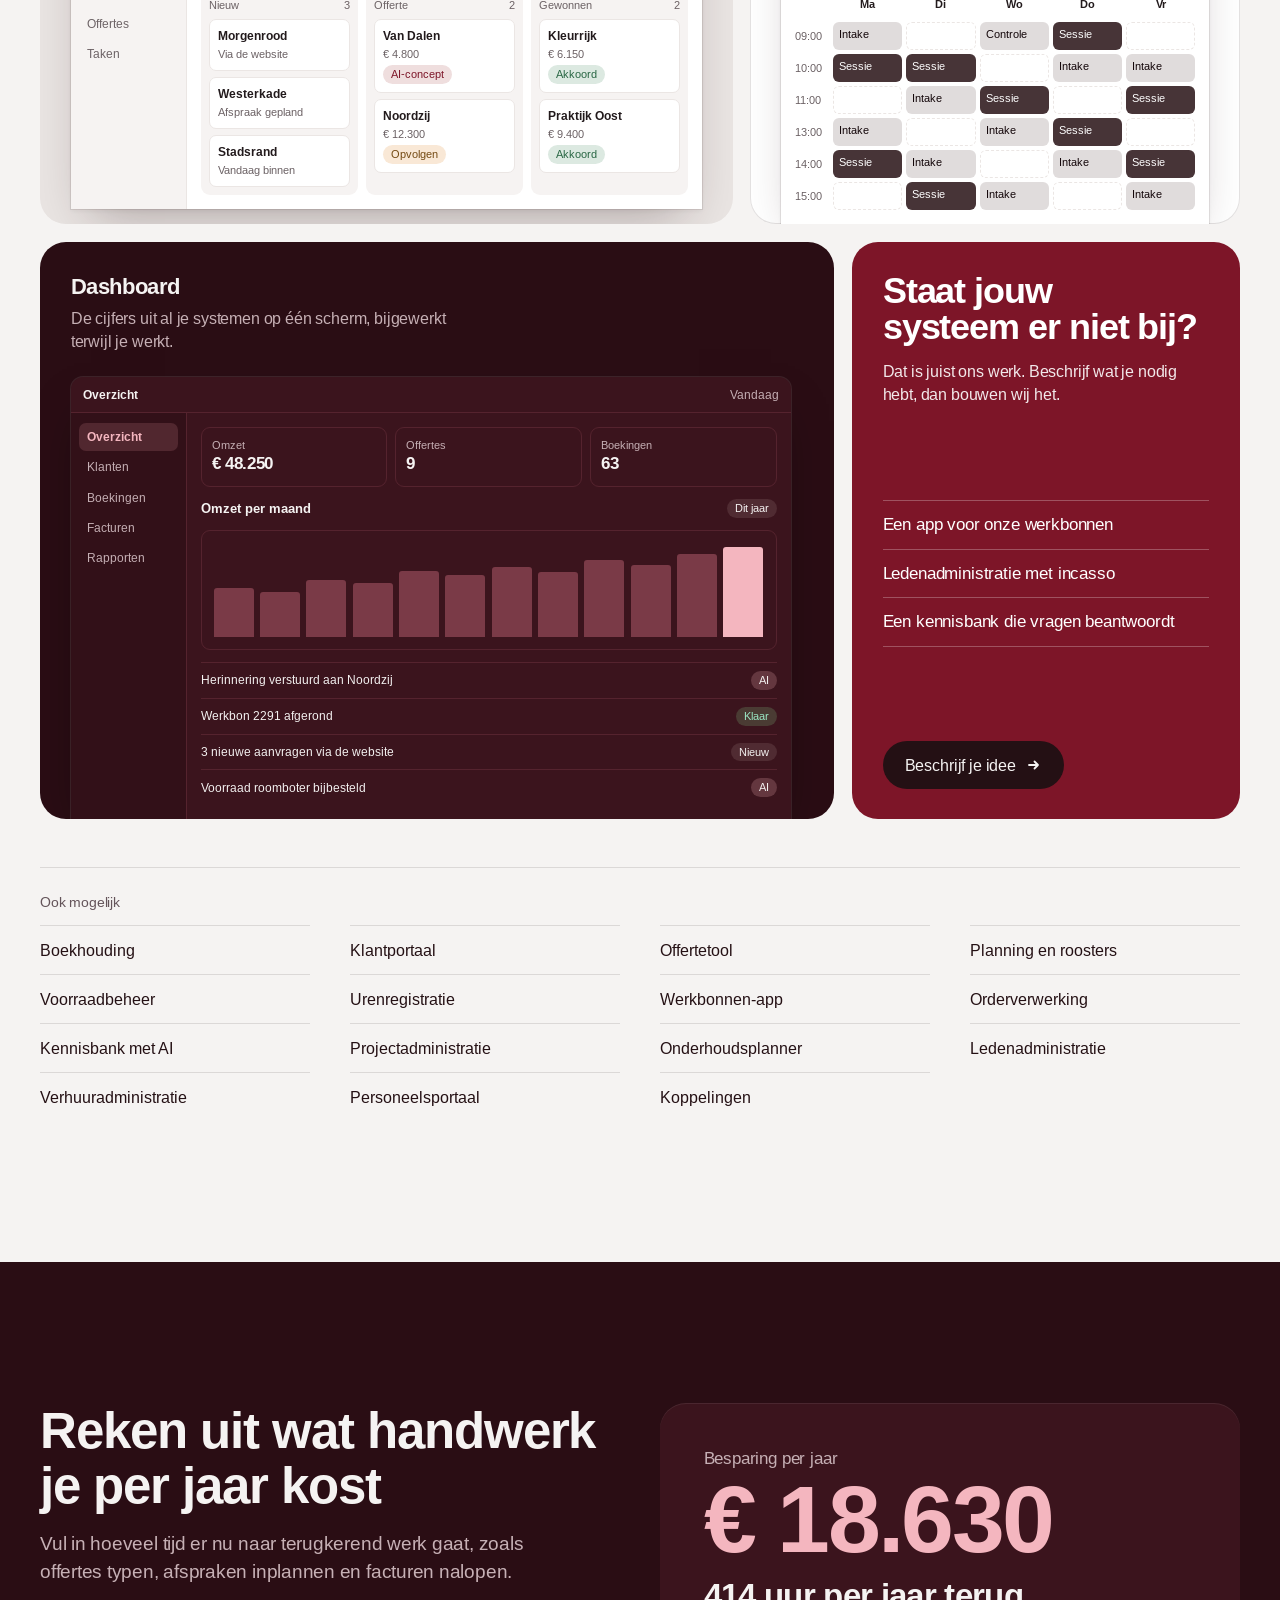
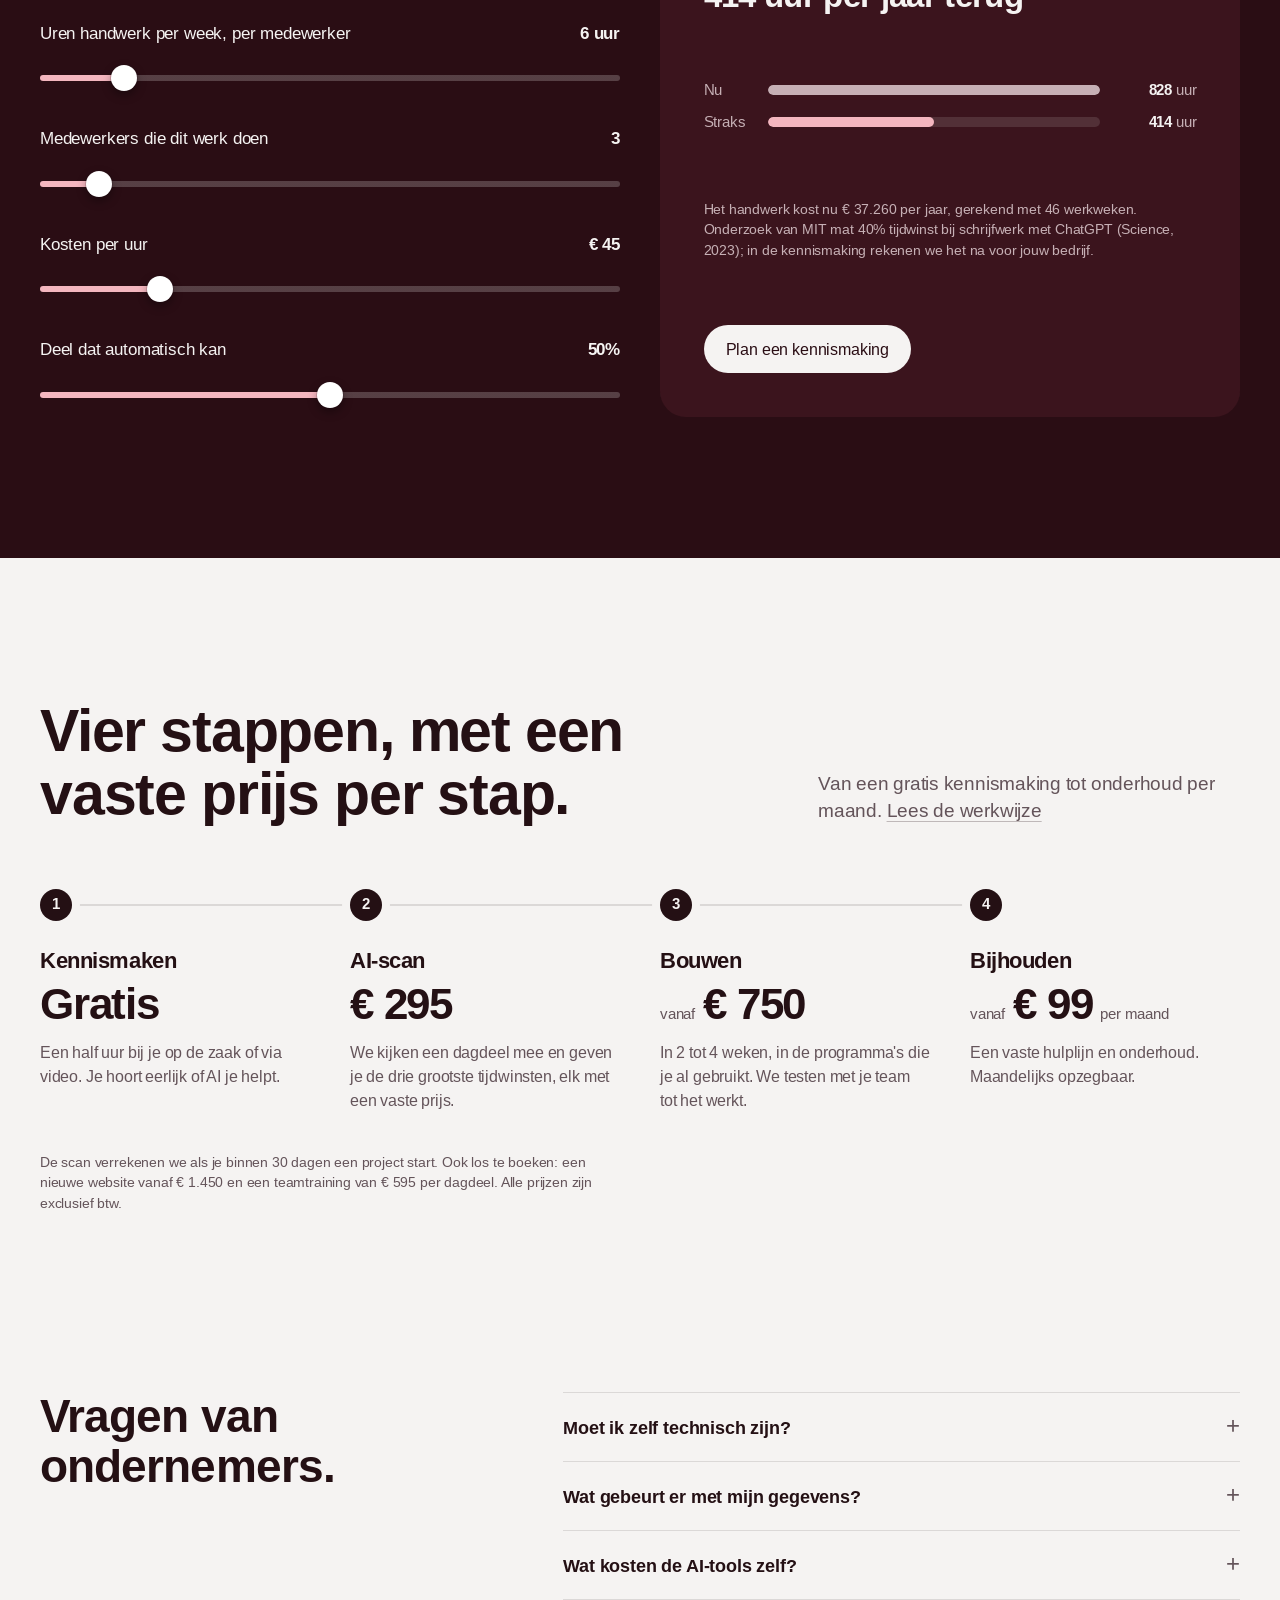
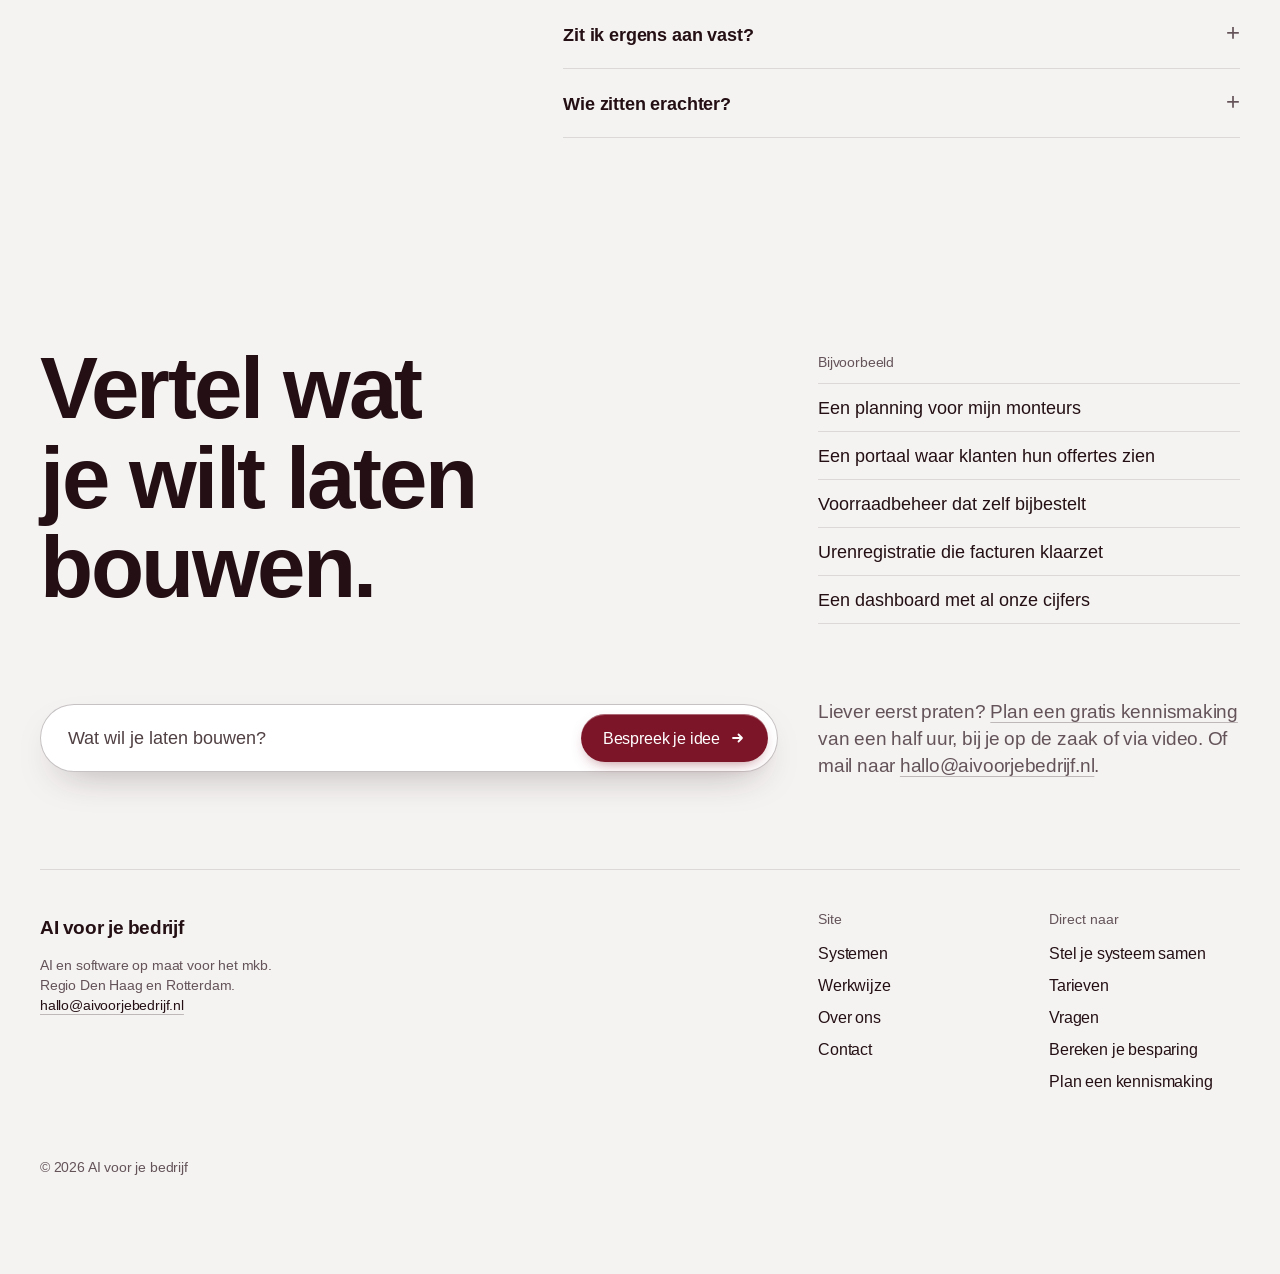
==== commit 1fab2154: "Nieuwe website: bordeaux-ontwerp met inhoud van de huidige site Nieuwe opmaak in systeemlettertype m" ====
--- a/index.html
+++ b/index.html
@@ -5,651 +5,200 @@
 <meta name="viewport" content="width=device-width, initial-scale=1, viewport-fit=cover">
 <title>AI voor je bedrijf | Minder avondwerk met AI, voor het mkb</title>
 <meta name="description" content="Wij zetten AI in voor mail, offertes en administratie, zodat je elke week een avond terug hebt. Voor bedrijven met 2 tot 20 mensen in de regio Den Haag en Rotterdam.">
-<!-- Nog niet vindbaar in Google: haal deze regel weg zodra mail, KvK en privacy geregeld zijn. -->
+<meta property="og:type" content="website">
+<meta property="og:title" content="AI voor je bedrijf | Minder avondwerk met AI, voor het mkb">
+<meta property="og:description" content="Wij zetten AI in voor mail, offertes en administratie, zodat je elke week een avond terug hebt. Voor bedrijven met 2 tot 20 mensen in de regio Den Haag en Rotterdam.">
+<meta name="theme-color" content="#f5f3f2">
 <meta name="robots" content="noindex">
-<link rel="canonical" href="https://aivoorjebedrijf.nl/">
-<meta name="theme-color" content="#F4F7FC">
-<meta name="theme-color" content="#0A1428" media="(prefers-color-scheme: dark)">
-<link rel="icon" href="/favicon.svg" type="image/svg+xml">
-<link rel="icon" href="/apple-touch-icon.png" type="image/png" sizes="180x180">
-<link rel="apple-touch-icon" href="/apple-touch-icon.png">
-<meta property="og:type" content="website">
+<meta property="og:site_name" content="AI voor je bedrijf">
 <meta property="og:locale" content="nl_NL">
-<meta property="og:site_name" content="AI voor je bedrijf">
-<meta property="og:title" content="AI voor je bedrijf">
-<meta property="og:description" content="Elke week een avond terug. Wij zetten AI in voor mail, offertes en administratie.">
-<meta property="og:url" content="https://aivoorjebedrijf.nl/">
 <meta property="og:image" content="https://aivoorjebedrijf.nl/og.png">
-<meta property="og:image:width" content="1200">
-<meta property="og:image:height" content="630">
-<meta property="og:image:alt" content="Logo van AI voor je bedrijf">
 <meta name="twitter:card" content="summary_large_image">
-<script type="application/ld+json">{"@context": "https://schema.org", "@type": "ProfessionalService", "name": "AI voor je bedrijf", "url": "https://aivoorjebedrijf.nl/", "email": "hallo@aivoorjebedrijf.nl", "description": "Wij zetten AI in voor mail, offertes en administratie, zodat je elke week een avond terug hebt. Voor bedrijven met 2 tot 20 mensen in de regio Den Haag en Rotterdam.", "areaServed": [{"@type": "City", "name": "Den Haag"}, {"@type": "City", "name": "Rotterdam"}]}</script>
+<link rel="icon" href="favicon.svg" type="image/svg+xml">
+<link rel="apple-touch-icon" href="apple-touch-icon.png">
 <link rel="preconnect" href="https://fonts.googleapis.com">
 <link rel="preconnect" href="https://fonts.gstatic.com" crossorigin>
-<link rel="stylesheet" href="https://fonts.googleapis.com/css2?family=Archivo:wdth,wght@62..125,400..900&amp;family=Figtree:wght@400..700&amp;display=swap">
-<style>[hidden]{display:none!important}img{max-width:100%}</style>
-<style>
-:root{
-  /* Layout: de avondplanner is de held, naast een grote kop. Daarna rustige typografie op papier, één luchtblauwe band voor de stappen en een avondblauwe band om af te sluiten. */
-  --paper:#F4F7FC;
-  --surface:#FFFFFF;
-  --sky:#DCE6F5;
-  --slot:#ECF1F9;
-  --ink:#0F2142;
-  --ink-soft:#4A5B7C;
-  --line:#CBD6E8;
-  --line-strong:#9DB0CF;
-  --coral:#FF5B39;
-  --coral-hover:#FF7254;
-  --on-coral:#0F2142;
-  --b1:#0F2142; --on-b1:#F4F7FC;
-  --b2:#2F4E86; --on-b2:#F4F7FC;
-  --b3:#4F6A99; --on-b3:#F4F7FC;
-  --band:#0F2142; --on-band:#EEF3FB; --on-band-soft:#A9BAD7; --band-field:#18305C; --band-line:#304878;
-  --shadow:rgba(15,33,66,.24);
-  --focus:#FF5B39;
-  --display:"Archivo","Arial Black","Helvetica Neue",Arial,sans-serif;
-  --body:"Figtree","Helvetica Neue",Arial,sans-serif;
-  --ease-out:cubic-bezier(.23,1,.32,1);
-  --ease-in-out:cubic-bezier(.77,0,.175,1);
-}
-@media (prefers-color-scheme: dark){
-  :root:not([data-theme="light"]){
-    --paper:#0A1428; --surface:#0F1C38; --sky:#11234A; --slot:#16274B;
-    --ink:#E8EEF9; --ink-soft:#A3B3D1; --line:#263A66; --line-strong:#3E5689;
-    --coral:#FF6B4A; --coral-hover:#FF8466; --on-coral:#0A1428;
-    --b1:#C9D7EF; --on-b1:#0A1428; --b2:#93AAD3; --on-b2:#0A1428; --b3:#6B86B6; --on-b3:#0A1428;
-    --band:#13254D; --on-band:#EEF3FB; --on-band-soft:#A9BAD7; --band-field:#1C3364; --band-line:#34508A;
-    --shadow:rgba(0,0,0,.5); --focus:#FF6B4A;
-    color-scheme:dark;
-  }
-}
-:root[data-theme="dark"]{
-  --paper:#0A1428; --surface:#0F1C38; --sky:#11234A; --slot:#16274B;
-  --ink:#E8EEF9; --ink-soft:#A3B3D1; --line:#263A66; --line-strong:#3E5689;
-  --coral:#FF6B4A; --coral-hover:#FF8466; --on-coral:#0A1428;
-  --b1:#C9D7EF; --on-b1:#0A1428; --b2:#93AAD3; --on-b2:#0A1428; --b3:#6B86B6; --on-b3:#0A1428;
-  --band:#13254D; --on-band:#EEF3FB; --on-band-soft:#A9BAD7; --band-field:#1C3364; --band-line:#34508A;
-  --shadow:rgba(0,0,0,.5); --focus:#FF6B4A;
-  color-scheme:dark;
-}
-
-*,*::before,*::after{box-sizing:border-box}
-@media (prefers-reduced-motion: no-preference){html{scroll-behavior:smooth}}
-body{margin:0;background:var(--paper);color:var(--ink);font-family:var(--body);font-size:17px;line-height:1.55;-webkit-font-smoothing:antialiased;overflow-wrap:break-word}
-@media (min-width:720px){body{font-size:18px}}
-h1,h2,h3{font-family:var(--display);color:inherit;margin:0;text-wrap:balance}
-p{margin:0;text-wrap:pretty}
-a{color:inherit}
-::selection{background:var(--sky);color:var(--ink)}
-:focus-visible{outline:3px solid var(--focus);outline-offset:3px;border-radius:6px}
-
-.wrap{width:100%;max-width:1200px;margin-inline:auto;padding-left:max(16px, env(safe-area-inset-left, 0px));padding-right:max(16px, env(safe-area-inset-right, 0px))}
-@media (min-width:720px){.wrap{padding-left:max(32px, env(safe-area-inset-left, 0px));padding-right:max(32px, env(safe-area-inset-right, 0px))}}
-
-.skip{position:absolute;left:max(16px, env(safe-area-inset-left, 0px));top:calc(env(safe-area-inset-top, 0px) + 8px);z-index:20;background:var(--ink);color:var(--paper);padding:10px 14px;border-radius:8px;font-weight:600;text-decoration:none;transform:translateY(-160%);transition:transform 160ms var(--ease-out)}
-.skip:focus{transform:none}
-
-/* Knoppen */
-.btn{display:inline-flex;align-items:center;justify-content:center;min-height:52px;padding:0 24px;border:0;border-radius:12px;background:var(--coral);color:var(--on-coral);font:700 17px/1.1 var(--body);text-decoration:none;cursor:pointer;transition:transform 160ms var(--ease-out),background-color 160ms ease}
-.btn:active{transform:scale(.97)}
-.btn-sm{min-height:44px;padding:0 18px;font-size:15px;border-radius:10px}
-@media (hover:hover) and (pointer:fine){.btn:hover{background:var(--coral-hover)}}
-
-/* Kop */
-.top-in{display:flex;align-items:center;justify-content:space-between;gap:16px;padding-block:16px}
-.logo{display:inline-flex;align-items:center;gap:8px;min-height:44px;text-decoration:none;font-family:var(--display);font-weight:700;font-size:19px;letter-spacing:-.01em;white-space:nowrap}
-.logo-ai{background:var(--coral);color:var(--on-coral);font-weight:800;font-stretch:125%;font-size:15px;line-height:1;padding:6px 8px 5px;border-radius:7px}
-.logo-rest{font-stretch:106%}
-.nav{display:flex;align-items:center;gap:4px}
-.nav a:not(.btn){display:inline-flex;align-items:center;min-height:44px;padding:0 12px;border-radius:8px;text-decoration:none;font-weight:500;font-size:16px;color:var(--ink-soft);transition:color 160ms ease,background-color 160ms ease}
-@media (hover:hover) and (pointer:fine){.nav a:not(.btn):hover{color:var(--ink);background:var(--slot)}}
-.nav .btn-sm{margin-left:8px}
-@media (max-width:900px){.nav a:not(.btn){display:none}}
-@media (max-width:520px){.nav .btn-sm{display:none}}
-
-/* Held */
-.hero{padding-block:clamp(16px,3vw,40px) clamp(36px,5vw,64px)}
-.hero-in{display:grid;gap:clamp(32px,5vw,64px)}
-@media (min-width:980px){.hero-in{grid-template-columns:minmax(0,1fr) minmax(0,1.1fr);align-items:center}}
-.hero-copy{display:grid;gap:24px;align-content:center;min-width:0}
-h1{font-weight:800;font-stretch:118%;font-size:clamp(44px,6.1vw,86px);line-height:.94;letter-spacing:-.015em}
-.lead{font-size:clamp(18px,1.55vw,21px);color:var(--ink-soft);max-width:33ch}
-.cta-row{display:flex;flex-wrap:wrap;align-items:center;gap:12px 18px}
-.cta-note{font-size:15px;color:var(--ink-soft)}
-
-/* Avondplanner */
-.planner{display:grid;gap:18px;min-width:0;padding:clamp(16px,2.2vw,26px);background:var(--surface);border:1px solid var(--line);border-radius:22px;box-shadow:0 34px 64px -40px var(--shadow)}
-.pl-head{display:flex;flex-wrap:wrap;align-items:flex-start;justify-content:space-between;gap:12px}
-.pl-title{font-family:var(--display);font-weight:700;font-stretch:108%;font-size:20px;line-height:1.2}
-.pl-sub{margin-top:2px;font-size:14.5px;line-height:1.4;color:var(--ink-soft)}
-.toggle{display:inline-flex;gap:4px;padding:4px;border-radius:12px;background:var(--slot)}
-.toggle button{appearance:none;min-height:44px;padding:0 16px;border:0;border-radius:9px;background:transparent;color:var(--ink-soft);font:600 15px/1 var(--body);cursor:pointer;transition:background-color 180ms ease,color 180ms ease,transform 160ms var(--ease-out)}
-.toggle button[aria-pressed="true"]{background:var(--ink);color:var(--paper)}
-.toggle button:active{transform:scale(.97)}
-@media (hover:hover) and (pointer:fine){.toggle button[aria-pressed="false"]:hover{color:var(--ink)}}
-
-.week{--evening:172px;--cap:3;display:grid;grid-template-columns:44px repeat(5,minmax(0,1fr));column-gap:8px;row-gap:10px}
-@media (max-width:520px){.week{--evening:160px;grid-template-columns:38px repeat(5,minmax(0,1fr));column-gap:6px}}
-.dl{font-size:13px;font-weight:600;line-height:1;text-align:center;color:var(--ink-soft)}
-.times{position:relative;height:var(--evening)}
-.times span{position:absolute;right:6px;top:calc(var(--p,0) * 1%);transform:translateY(-50%);font-size:12px;line-height:1;font-variant-numeric:tabular-nums;color:var(--ink-soft)}
-.day{position:relative;height:var(--evening);overflow:hidden;border-radius:12px;background-color:var(--slot);background-image:repeating-linear-gradient(to bottom,transparent 0,transparent calc(100% / var(--cap) - 1px),var(--line) calc(100% / var(--cap) - 1px),var(--line) calc(100% / var(--cap)))}
-.seg{position:absolute;left:4px;right:4px;top:calc(var(--t,0) * 1% + 2px);height:max(0px,calc(var(--h,0) * 1% - 4px));overflow:hidden;padding:6px 7px;border-radius:8px;font-size:12.5px;font-weight:600;line-height:1.15;opacity:1;transition:top 700ms var(--ease-in-out),height 700ms var(--ease-in-out),opacity 350ms ease;transition-delay:calc(var(--d,0) * 70ms)}
-.seg.c0{background:var(--b1);color:var(--on-b1)}
-.seg.c1{background:var(--b2);color:var(--on-b2)}
-.seg.c2{background:var(--b3);color:var(--on-b3)}
-.seg.vrij{background:var(--coral);color:var(--on-coral);font-weight:700}
-.seg.hide{opacity:0}
-.seg .lbl{display:block;white-space:nowrap;transition:opacity 200ms ease}
-.seg.nolabel .lbl{opacity:0}
-.week.narrow .seg:not(.vrij) .lbl{display:none}
-.planner.dragging .seg,.planner.instant .seg{transition:none}
-
-.legend{display:flex;flex-wrap:wrap;gap:6px 16px;font-size:14px;color:var(--ink-soft)}
-.legend span{display:inline-flex;align-items:center;gap:7px}
-.legend i{width:12px;height:12px;border-radius:4px;background:var(--c)}
-
-.result{display:grid;gap:4px;padding-top:16px;border-top:1px solid var(--line)}
-.res-big{font-family:var(--display);font-weight:800;font-stretch:112%;font-size:clamp(28px,2.8vw,36px);line-height:1.05;letter-spacing:-.01em}
-.res-days{font-weight:600;font-size:17px}
-.res-year{font-size:15.5px;color:var(--ink-soft)}
-
-.sliders{display:grid;gap:14px}
-@media (min-width:600px){.sliders{grid-template-columns:repeat(3,minmax(0,1fr));gap:20px}}
-.sl{display:grid;gap:4px;min-width:0}
-.sl-top{display:flex;justify-content:space-between;gap:10px;font-size:15px}
-.sl-top label{font-weight:500}
-.sl-top output{font-weight:700;font-variant-numeric:tabular-nums;white-space:nowrap}
-input[type="range"]{-webkit-appearance:none;appearance:none;width:100%;height:30px;margin:0;background:transparent;cursor:pointer}
-input[type="range"]::-webkit-slider-runnable-track{height:6px;border-radius:3px;background:linear-gradient(to right,var(--c) 0 var(--fill,50%),var(--line) var(--fill,50%) 100%)}
-input[type="range"]::-webkit-slider-thumb{-webkit-appearance:none;width:22px;height:22px;margin-top:-8px;border-radius:50%;background:var(--surface);border:3px solid var(--c);transition:transform 160ms var(--ease-out)}
-input[type="range"]:active::-webkit-slider-thumb{transform:scale(1.12)}
-input[type="range"]::-moz-range-track{height:6px;border-radius:3px;background:var(--line)}
-input[type="range"]::-moz-range-progress{height:6px;border-radius:3px;background:var(--c)}
-input[type="range"]::-moz-range-thumb{width:16px;height:16px;border-radius:50%;background:var(--surface);border:3px solid var(--c)}
-input[type="range"]:focus-visible{outline:3px solid var(--focus);outline-offset:2px;border-radius:8px}
-.fine{font-size:13px;line-height:1.45;color:var(--ink-soft)}
-
-/* Secties */
-.sec{padding-block:clamp(52px,7vw,88px)}
-h2{font-weight:800;font-stretch:112%;font-size:clamp(34px,4.3vw,56px);line-height:1;letter-spacing:-.012em}
-.two{display:grid;gap:clamp(28px,4vw,56px)}
-@media (min-width:980px){
-  .two{grid-template-columns:minmax(0,.9fr) minmax(0,1.3fr)}
-  .sticky{position:sticky;top:calc(env(safe-area-inset-top, 0px) + 32px);align-self:start}
-}
-.sec-head{display:grid;gap:18px;min-width:0}
-.sec-head p{color:var(--ink-soft);max-width:38ch}
-
-.tasks{display:grid;min-width:0}
-.task{display:grid;grid-template-columns:14px minmax(0,1fr);column-gap:18px;row-gap:6px;padding-block:22px;border-top:1px solid var(--line)}
-.task.last{border-bottom:1px solid var(--line)}
-.chip{grid-row:span 2;width:14px;height:14px;margin-top:.55em;border-radius:4px;background:var(--c)}
-.chip.open{background:transparent;border:2px solid var(--line-strong)}
-.task h3{font-weight:700;font-stretch:108%;font-size:clamp(22px,2.3vw,28px);line-height:1.15}
-.task p{color:var(--ink-soft);max-width:52ch}
-.tasks-sub{padding:34px 0 12px;font-size:16px;font-weight:600;color:var(--ink-soft)}
-
-.band-sky{background:var(--sky)}
-.route-head{max-width:20ch}
-.route{position:relative;display:grid;gap:30px;margin:clamp(32px,4vw,52px) 0 0;padding:0;list-style:none}
-.route::before{content:"";position:absolute;left:21px;top:10px;bottom:10px;width:2px;background:var(--line-strong)}
-.route li{position:relative;display:grid;gap:8px;align-content:start;padding-left:66px;min-width:0}
-.num{position:absolute;left:0;top:0;display:grid;place-items:center;width:44px;height:44px;border-radius:50%;background:var(--sky);border:2px solid var(--ink);font-family:var(--display);font-weight:800;font-stretch:115%;font-size:18px;line-height:1}
-.route h3{padding-top:10px;font-weight:700;font-stretch:104%;font-size:20px;line-height:1.2}
-.price{font-family:var(--display);font-weight:800;font-stretch:115%;font-size:clamp(30px,3vw,38px);line-height:1.05;letter-spacing:-.01em}
-.price small{font-family:var(--body);font-stretch:100%;font-size:15px;font-weight:600;letter-spacing:0;color:var(--ink-soft)}
-.route .step-text{font-size:16.5px;color:var(--ink-soft)}
-@media (min-width:900px){
-  .route{grid-template-columns:repeat(4,minmax(0,1fr));gap:32px}
-  .route::before{left:0;right:0;top:21px;bottom:auto;width:auto;height:2px}
-  .route li{padding-left:0;padding-top:66px}
-  .route h3{padding-top:0}
-}
-.route-note{max-width:70ch;margin-top:clamp(28px,3.5vw,44px);font-size:15.5px;color:var(--ink-soft)}
-
-
-.faq{display:grid;min-width:0}
-.faq details{border-top:1px solid var(--line)}
-.faq details:last-child{border-bottom:1px solid var(--line)}
-.faq summary{display:flex;align-items:center;justify-content:space-between;gap:20px;min-height:44px;padding:20px 0;list-style:none;cursor:pointer;font-weight:600;font-size:clamp(18px,1.6vw,20px);line-height:1.3}
-.faq summary::-webkit-details-marker{display:none}
-.faq summary::after{content:"";flex:none;width:14px;height:14px;background:linear-gradient(var(--ink),var(--ink)) center/100% 2px no-repeat,linear-gradient(var(--ink),var(--ink)) center/2px 100% no-repeat;transition:transform 220ms var(--ease-out)}
-.faq details[open] summary::after{transform:rotate(45deg)}
-.ans{max-width:60ch;padding:0 0 22px;color:var(--ink-soft);transition:opacity 260ms ease,transform 260ms var(--ease-out)}
-@starting-style{.faq details[open] .ans{opacity:0;transform:translateY(-4px)}}
-
-/* Afsluiting */
-.band-ink{background:var(--band);color:var(--on-band)}
-.end{display:grid;gap:clamp(28px,4vw,48px);padding-block:clamp(52px,7vw,88px) clamp(36px,4vw,56px)}
-@media (min-width:900px){.end{grid-template-columns:minmax(0,1fr) minmax(0,1fr);align-items:end}}
-.end-copy{display:grid;gap:18px;min-width:0}
-.end-copy h2{font-size:clamp(38px,5.2vw,70px);line-height:.98}
-.end-copy p{max-width:40ch;color:var(--on-band-soft)}
-.contact{display:grid;gap:18px;justify-items:start;min-width:0}
-.mail{font-family:var(--display);font-weight:700;font-stretch:106%;font-size:clamp(24px,2.8vw,34px);line-height:1.15;letter-spacing:-.005em;color:var(--on-band);overflow-wrap:anywhere;user-select:all;-webkit-user-select:all}
-.contact-actions{display:flex;flex-wrap:wrap;gap:12px}
-.copy{min-height:52px;padding:0 20px;border:1px solid var(--band-line);border-radius:12px;background:transparent;color:var(--on-band);font:600 16px/1 var(--body);cursor:pointer;transition:background-color 160ms ease,transform 160ms var(--ease-out)}
-.copy:active{transform:scale(.97)}
-@media (hover:hover) and (pointer:fine){.copy:hover{background:var(--band-field)}}
-.foot{display:flex;flex-wrap:wrap;justify-content:space-between;gap:8px 24px;padding-block:24px 36px;border-top:1px solid var(--band-line);font-size:14.5px;color:var(--on-band-soft)}
-.foot strong{font-family:var(--display);font-stretch:106%;color:var(--on-band)}
-
-@media (prefers-reduced-motion: reduce){
-  .seg{transition:opacity 200ms ease;transition-delay:0ms}
-  .btn:active,.toggle button:active,.copy:active{transform:none}
-  .skip,.faq summary::after,.ans{transition:none}
-}
-</style>
+<link href="https://fonts.googleapis.com/css2?family=Arimo:wght@400..700&display=swap" rel="stylesheet">
+<link rel="stylesheet" href="css/site.css">
+<script>document.documentElement.classList.add('js')</script>
+<script src="js/site.js" defer></script>
 </head>
-<body>
-
-<div class="site" lang="nl">
+<body data-page="index">
 <a class="skip" href="#inhoud">Naar de inhoud</a>
-
-<header class="top">
-  <div class="wrap top-in">
-    <a class="logo" href="#inhoud" aria-label="AI voor je bedrijf"><span class="logo-ai">AI</span><span class="logo-rest">voor je bedrijf</span></a>
-    <nav class="nav" aria-label="Hoofdmenu">
-      <a href="#wat">Wat we doen</a>
-      <a href="#prijzen">Prijzen</a>
-      <a href="#vragen">Vragen</a>
-      <a class="btn btn-sm" href="#kennismaking">Plan een kennismaking</a>
-    </nav>
-  </div>
+<header class="nav glass" data-lens>
+  <a class="nav__logo" href="index.html">AI voor je bedrijf</a>
+  <nav class="nav__links" id="menu" aria-label="Hoofdnavigatie"><a href="systemen.html">Systemen</a><a href="index.html#tarieven">Tarieven</a><a href="werkwijze.html">Werkwijze</a><a href="over-ons.html">Over ons</a><a href="contact.html">Contact</a></nav>
+  <a class="btn btn--primary btn--sm" href="contact.html"><span class="lg">Plan een kennismaking</span><span class="sm">Plan gesprek</span></a>
+  <button class="nav__toggle" type="button" aria-expanded="false" aria-controls="menu" aria-label="Menu"><svg viewBox="0 0 20 20" aria-hidden="true"><path d="M3 6.5h14M3 13.5h14" stroke="currentColor" stroke-width="1.8" stroke-linecap="round"/></svg></button>
 </header>
 
 <main id="inhoud">
-  <section class="hero">
-    <div class="wrap hero-in">
-      <div class="hero-copy">
-        <h1>Elke week een avond terug.</h1>
-        <p class="lead">Wij zetten AI in voor het werk dat nu je avonden kost: mail, offertes en administratie. Zonder dat je het hoeft te snappen.</p>
-        <div class="cta-row">
-          <a class="btn" href="#kennismaking">Plan een gratis kennismaking</a>
-          <p class="cta-note">30 minuten, bij je op de zaak of via video.</p>
-        </div>
-      </div>
-
-      <div class="planner" id="planner">
-        <div class="pl-head">
-          <div>
-            <p class="pl-title">Jouw avonden</p>
-            <p class="pl-sub">Een voorbeeldweek. Schuif hieronder naar je eigen uren.</p>
-          </div>
-          <div class="toggle" role="group" aria-label="Weergave van de week">
-            <button type="button" id="t-nu" aria-pressed="true">Zonder AI</button>
-            <button type="button" id="t-ai" aria-pressed="false">Met AI</button>
-          </div>
-        </div>
-
-        <div class="week" id="week" aria-hidden="true">
-          <span></span><span class="dl">ma</span><span class="dl">di</span><span class="dl">wo</span><span class="dl">do</span><span class="dl">vr</span>
-          <div class="times" id="times"></div>
-          <div class="day"></div><div class="day"></div><div class="day"></div><div class="day"></div><div class="day"></div>
-        </div>
-
-        <div class="legend" aria-hidden="true">
-          <span><i style="--c:var(--b1)"></i>Mail</span>
-          <span><i style="--c:var(--b2)"></i>Offertes</span>
-          <span><i style="--c:var(--b3)"></i>Administratie</span>
-          <span><i style="--c:var(--coral)"></i>Vrij</span>
-        </div>
-
-        <div class="result" aria-live="polite">
-          <p class="res-big"><span id="res-uur">4 uur</span> per week terug</p>
-          <p class="res-days" id="res-days">Je donderdag- en vrijdagavond zijn weer vrij.</p>
-          <p class="res-year" id="res-year">Dat is 179 uur per jaar. Bij €&nbsp;60 per uur is dat €&nbsp;10.760.</p>
-        </div>
-
-        <div class="sliders">
-          <div class="sl">
-            <div class="sl-top"><label for="r-mail">Mail</label><output id="o-mail" for="r-mail">5 uur</output></div>
-            <input type="range" id="r-mail" min="0" max="8" step="1" value="5" style="--c:var(--b1)">
-          </div>
-          <div class="sl">
-            <div class="sl-top"><label for="r-offerte">Offertes</label><output id="o-offerte" for="r-offerte">4 uur</output></div>
-            <input type="range" id="r-offerte" min="0" max="6" step="1" value="4" style="--c:var(--b2)">
-          </div>
-          <div class="sl">
-            <div class="sl-top"><label for="r-admin">Administratie</label><output id="o-admin" for="r-admin">4 uur</output></div>
-            <input type="range" id="r-admin" min="0" max="6" step="1" value="4" style="--c:var(--b3)">
-          </div>
-        </div>
-
-        <p class="fine">Uren per week. We rekenen met 30% tijdwinst en 46 werkweken. Onderzoek van MIT mat 40% tijdwinst bij schrijfwerk met ChatGPT (Science, 2023).</p>
-      </div>
-    </div>
-  </section>
-
-  <section class="sec" id="wat">
-    <div class="wrap two">
-      <div class="sec-head sticky">
-        <h2>Waar de tijd vandaan komt.</h2>
-        <p>Voor bedrijven met 2 tot 20 mensen. Misschien gebruik je ChatGPT al los. Wij bouwen AI in de programma's die je al hebt, zodat het werk echt minder wordt.</p>
-      </div>
-      <div class="tasks">
-        <div class="task">
-          <span class="chip" style="--c:var(--b1)"></span>
-          <h3>Mail en klantvragen</h3>
-          <p>Mail komt gesorteerd binnen, met een conceptantwoord klaar. Jij leest het na en drukt op verstuur.</p>
-        </div>
-        <div class="task">
-          <span class="chip" style="--c:var(--b2)"></span>
-          <h3>Offertes</h3>
-          <p>Na het bezoek stuur je een paar foto's en een spraakbericht. De concept-offerte staat klaar in je eigen huisstijl.</p>
-        </div>
-        <div class="task last">
-          <span class="chip" style="--c:var(--b3)"></span>
-          <h3>Administratie</h3>
-          <p>Bonnetjes en facturen gaan vanzelf naar de juiste plek in je boekhouding.</p>
-        </div>
-        <p class="tasks-sub">Ook voor je website en je team</p>
-        <div class="task">
-          <span class="chip open"></span>
-          <h3>Je website</h3>
-          <p>Snel en goed te vinden in Google en ChatGPT, met een assistent die 's avonds vragen beantwoordt.</p>
-        </div>
-        <div class="task last">
-          <span class="chip open"></span>
-          <h3>Je team</h3>
-          <p>Eén training op jullie eigen werk, plus een AI-huisregel van één A4 die iedereen snapt.</p>
-        </div>
-      </div>
-    </div>
-  </section>
-
-  <section class="sec band-sky" id="prijzen">
-    <div class="wrap">
-      <h2 class="route-head">Vier stappen, met een vaste prijs per stap.</h2>
-      <ol class="route">
-        <li>
-          <span class="num" aria-hidden="true">1</span>
-          <h3>Kennismaken</h3>
-          <p class="price">Gratis</p>
-          <p class="step-text">Een half uur bij je op de zaak of via video. Je hoort eerlijk of AI je helpt.</p>
-        </li>
-        <li>
-          <span class="num" aria-hidden="true">2</span>
-          <h3>AI-scan</h3>
-          <p class="price">€&nbsp;295</p>
-          <p class="step-text">We kijken een dagdeel mee en geven je de drie grootste tijdwinsten, elk met een vaste prijs.</p>
-        </li>
-        <li>
-          <span class="num" aria-hidden="true">3</span>
-          <h3>Bouwen</h3>
-          <p class="price"><small>vanaf</small> €&nbsp;750</p>
-          <p class="step-text">In 2 tot 4 weken, in de programma's die je al gebruikt. We testen met je team tot het werkt.</p>
-        </li>
-        <li>
-          <span class="num" aria-hidden="true">4</span>
-          <h3>Bijhouden</h3>
-          <p class="price"><small>vanaf</small> €&nbsp;99 <small>per&nbsp;maand</small></p>
-          <p class="step-text">Een vaste hulplijn en onderhoud. Maandelijks opzegbaar.</p>
-        </li>
-      </ol>
-      <p class="route-note">De scan verrekenen we als je binnen 30 dagen een project start. Ook los te boeken: een nieuwe website vanaf €&nbsp;1.450 en een teamtraining van €&nbsp;595 per dagdeel. Alle prijzen zijn exclusief btw.</p>
-    </div>
-  </section>
-
-  <section class="sec" id="vragen">
-    <div class="wrap two">
-      <div class="sec-head sticky">
-        <h2>Vragen van ondernemers.</h2>
-      </div>
-      <div class="faq">
-        <details>
-          <summary>Moet ik zelf technisch zijn?</summary>
-          <div class="ans"><p>Nee. Jij vertelt hoe je werkt, wij regelen de techniek. Je krijgt uitleg in gewone taal en een korte handleiding voor je team.</p></div>
-        </details>
-        <details>
-          <summary>Wat gebeurt er met mijn gegevens?</summary>
-          <div class="ans"><p>We werken met zakelijke versies van AI-tools, die je gegevens niet gebruiken om de AI te trainen. Alles draait op jouw eigen accounts, en met elke klant sluiten we een verwerkersovereenkomst.</p></div>
-        </details>
-        <details>
-          <summary>Wat kosten de AI-tools zelf?</summary>
-          <div class="ans"><p>De meeste zakelijke AI-tools kosten tussen de 6 en 30 euro per gebruiker per maand. Die sluit je zelf af, zodat het abonnement op jouw naam staat.</p></div>
-        </details>
-        <details>
-          <summary>Zit ik ergens aan vast?</summary>
-          <div class="ans"><p>Nee. Elke stap heeft een vaste prijs en je beslist per stap of je verdergaat. De hulplijn is maandelijks opzegbaar.</p></div>
-        </details>
-        <details>
-          <summary>Wie zitten erachter?</summary>
-          <div class="ans"><p>Twee ondernemers uit de regio Den Haag en Rotterdam die zelf dagelijks met AI werken. Je praat altijd met degene die het voor je bouwt.</p></div>
-        </details>
-      </div>
-    </div>
-  </section>
+<section class="hero" aria-labelledby="hero-h">
+  <div class="wrap hero__top">
+    <h1 class="display" id="hero-h">Elke week een avond terug.</h1>
+    <div class="hero__copy">
+      <p class="lead">Wij zetten AI in voor het werk dat nu je avonden kost: mail, offertes en administratie. Zonder dat je het hoeft te snappen. En heb je een systeem nodig dat nog niet bestaat, dan bouwen we het op maat.</p>
+      <a class="btn btn--primary" href="contact.html">Plan een gratis kennismaking</a>
+      <p class="small">30 minuten, bij je op de zaak of via video.</p>
+    </div>
+  </div>
+  <div class="wall">
+    <div class="wall__row wall__row--a"><div class="win win--navy" role="img" aria-label="Voorbeeld van voorraadbeheer met artikelen, voorraadniveau en status"><div class="win__bar"><span>Voorraad</span><em>Bakkerij Morgenrood</em></div><div class="win__body"><div class="win__side"><span class="on">Artikelen</span><span>Bestellingen</span><span>Leveranciers</span><span>Tellingen</span></div><div class="win__main"><div class="win__h"><span>Grondstoffen</span><span class="chip chip--warn">2 bijna op</span></div><div><div class="row row--head" style="--cols: minmax(0, 1fr) 72px 84px"><span>Artikel</span><span>Voorraad</span><span>Status</span></div><div class="row" style="--cols: minmax(0, 1fr) 72px 84px"><span>Bloem T65</span><span><span class="meter" style="--v: 82%"></span></span><span><span class="chip chip--ok">Op peil</span></span></div><div class="row" style="--cols: minmax(0, 1fr) 72px 84px"><span>Roomboter</span><span><span class="meter" style="--v: 24%"></span></span><span><span class="chip chip--accent">Bijbesteld</span></span></div><div class="row" style="--cols: minmax(0, 1fr) 72px 84px"><span>Verse gist</span><span><span class="meter" style="--v: 55%"></span></span><span><span class="chip chip--ok">Op peil</span></span></div><div class="row" style="--cols: minmax(0, 1fr) 72px 84px"><span>Amandelen</span><span><span class="meter" style="--v: 12%"></span></span><span><span class="chip chip--warn">Bijna op</span></span></div><div class="row" style="--cols: minmax(0, 1fr) 72px 84px"><span>Suiker</span><span><span class="meter" style="--v: 68%"></span></span><span><span class="chip chip--ok">Op peil</span></span></div></div></div></div></div><div class="win win--bare" role="img" aria-label="Voorbeeld van een werkbon met een afvinklijst en een vak voor de handtekening"><div class="win__bar"><span>Werkbon 2291</span><em>Garage Stadsrand</em></div><div class="win__body"><div class="win__side"><span class="on">Werkbon</span><span>Onderdelen</span><span>Foto's</span><span>Historie</span></div><div class="win__main"><div class="win__h"><span>APK en kleine beurt</span><span class="chip chip--accent">In uitvoering</span></div><div class="ticks"><div class="tickrow"><i class="tick on"></i><span>Olie en filter vervangen</span></div><div class="tickrow"><i class="tick on"></i><span>Remmen gecontroleerd</span></div><div class="tickrow"><i class="tick on"></i><span>Banden op spanning</span></div><div class="tickrow"><i class="tick"></i><span>Proefrit</span></div></div><div class="sign"><small>Handtekening klant</small></div></div></div></div><div class="win win--teal win--bare" role="img" aria-label="Voorbeeld van een kennisbank met AI die een vraag beantwoordt uit eigen documenten"><div class="win__bar"><span>Kennisbank</span><em>Garage Stadsrand</em></div><div class="win__body"><div class="win__side"><span class="on">Vraag</span><span>Documenten</span><span>Handboeken</span><span>Bronnen</span></div><div class="win__main"><div class="msgs"><p class="msg msg--me">Hoe lang is de garantie op een distributieriem?</p><p class="msg">Twee jaar of 40.000 kilometer, volgens onze garantievoorwaarden.</p><div class="msg__acts"><span class="chip chip--accent">Bron: garantievoorwaarden</span><span class="chip">Open document</span></div><p class="msg msg--me">En op remblokken?</p><p class="msg">Eén jaar, zonder kilometergrens.</p></div></div></div></div><div class="win win--dark" data-dark role="img" aria-label="Voorbeeld van een planbord met klussen per monteur over de dag"><div class="win__bar"><span>Planning</span><em>Noordzij Installaties</em></div><div class="win__body"><div class="win__side"><span class="on">Vandaag</span><span>Monteurs</span><span>Klussen</span><span>Bussen</span></div><div class="win__main"><div class="win__h"><span>Dinsdag 18 november</span><span class="win__btn">Nieuwe klus</span></div><div class="plan"><span></span><b>8</b><b>9</b><b>10</b><b>11</b><b>12</b><b>13</b><b>14</b><b>15</b><span>Sem</span><div class="job" style="--a: 2; --b: 5">Ketel</div><div class="job job--b" style="--a: 6; --b: 9">Service</div><span>Noor</span><div class="job job--b" style="--a: 2; --b: 4">Storing</div><div class="job" style="--a: 4; --b: 7">Warmtepomp</div><div class="job" style="--a: 8; --b: 10">Keuring</div><span>Daan</span><div class="job" style="--a: 3; --b: 6">Vloer</div><div class="job job--b" style="--a: 7; --b: 10">Ketel</div><span>Lotte</span><div class="job job--b" style="--a: 2; --b: 6">Warmtepomp</div><div class="job" style="--a: 7; --b: 9">Service</div></div></div></div></div><div class="win win--navy" role="img" aria-label="Voorbeeld van orderverwerking met bestellingen uit e-mail en webshop"><div class="win__bar"><span>Bestellingen</span><em>Bakkerij Morgenrood</em></div><div class="win__body"><div class="win__side"><span class="on">Morgen</span><span>Klanten</span><span>Producten</span><span>Routes</span></div><div class="win__main"><div class="win__h"><span>Voor morgen</span><span class="win__btn">Nieuwe order</span></div><div><div class="row row--head" style="--cols: minmax(0, 1fr) 80px 84px"><span>Klant</span><span>Order</span><span>Status</span></div><div class="row" style="--cols: minmax(0, 1fr) 80px 84px"><span>Lunchroom Zuid</span><span>40 broodjes</span><span><span class="chip chip--accent">Uit e-mail</span></span></div><div class="row" style="--cols: minmax(0, 1fr) 80px 84px"><span>Hotel Havenzicht</span><span>12 taarten</span><span><span class="chip chip--ok">Bevestigd</span></span></div><div class="row" style="--cols: minmax(0, 1fr) 80px 84px"><span>Kantine Noord</span><span>80 broodjes</span><span><span class="chip">Webshop</span></span></div><div class="row" style="--cols: minmax(0, 1fr) 80px 84px"><span>Brasserie Plein</span><span>25 broden</span><span><span class="chip chip--ok">Bevestigd</span></span></div><div class="row" style="--cols: minmax(0, 1fr) 80px 84px"><span>Zorghuis Oost</span><span>60 broodjes</span><span><span class="chip chip--accent">Uit e-mail</span></span></div></div></div></div></div></div>
+    <div class="wall__bar">
+      <form class="idea glass" data-lens data-idea action="contact.html" method="get">
+      <label class="sr-only" for="idea-hero">Wat wil je laten bouwen?</label>
+      <input id="idea-hero" type="text" autocomplete="off" placeholder="Wat wil je laten bouwen?" maxlength="140" enterkeyhint="send">
+      <button class="btn btn--primary" type="submit" aria-label="Bespreek je idee"><span>Bespreek je idee</span><svg class="arr" viewBox="0 0 16 16" aria-hidden="true"><path d="M3 8h9M8.5 4.5 12 8l-3.5 3.5" fill="none" stroke="currentColor" stroke-width="1.8" stroke-linecap="round" stroke-linejoin="round"/></svg></button>
+    </form>
+    </div>
+  </div>
+</section>
+
+<section class="sec sec--top0" id="tijd" aria-labelledby="tijd-h">
+  <div class="wrap feat__grid">
+    <div class="feat__text">
+      <h2 id="tijd-h">Waar de tijd vandaan komt.</h2>
+      <p class="lead">Voor bedrijven met 2 tot 20 mensen. Misschien gebruik je ChatGPT al los. Wij bouwen AI in de programma's die je al hebt, zodat het werk echt minder wordt.</p>
+    </div>
+    <div>
+      <ul class="bul">
+        <li><b>Mail en klantvragen</b><span>Mail komt gesorteerd binnen, met een conceptantwoord klaar. Jij leest het na en drukt op verstuur.</span></li>
+        <li><b>Offertes</b><span>Na het bezoek stuur je een paar foto's en een spraakbericht. De concept-offerte staat klaar in je eigen huisstijl.</span></li>
+        <li><b>Administratie</b><span>Bonnetjes en facturen gaan vanzelf naar de juiste plek in je boekhouding.</span></li>
+      </ul>
+      <p class="kicker tijd__kicker">Ook voor je website en je team</p>
+      <ul class="bul">
+        <li><b>Je website</b><span>Snel en goed te vinden in Google en ChatGPT, met een assistent die 's avonds vragen beantwoordt.</span></li>
+        <li><b>Je team</b><span>Eén training op jullie eigen werk, plus een AI-huisregel van één A4 die iedereen snapt.</span></li>
+      </ul>
+    </div>
+  </div>
+</section>
+
+<section class="sec sec--flush" id="maatwerk" aria-labelledby="maatwerk-h">
+  <div class="wrap">
+    <div class="sec__head">
+      <h2 id="maatwerk-h">Jij kiest de onderdelen. <br>Wij bouwen het systeem.</h2>
+      <p class="lead">We leveren geen standaardpakket. Zet aan wat je nodig hebt en zie je systeem ontstaan. Staat het er niet tussen? Typ het erbij: we bouwen elk onderdeel dat jouw werk vraagt.</p>
+    </div>
+    <div class="build">
+    <div class="build__left">
+      <div class="parts" role="group" aria-label="Onderdelen van je systeem"><button class="part" type="button" aria-pressed="true" data-part="klanten">Klanten</button><button class="part" type="button" aria-pressed="true" data-part="offertes">Offertes</button><button class="part" type="button" aria-pressed="true" data-part="planning">Planning</button><button class="part" type="button" aria-pressed="false" data-part="boeken">Online boeken</button><button class="part" type="button" aria-pressed="true" data-part="facturen">Facturen</button><button class="part" type="button" aria-pressed="false" data-part="voorraad">Voorraad</button><button class="part" type="button" aria-pressed="false" data-part="uren">Uren</button><button class="part" type="button" aria-pressed="false" data-part="portaal">Klantportaal</button><button class="part" type="button" aria-pressed="false" data-part="rapport">Rapportages</button><button class="part" type="button" aria-pressed="true" data-part="ai">AI-assistent</button></div>
+      <form class="own" id="own">
+        <label class="sr-only" for="own-input">Eigen onderdeel</label>
+        <input id="own-input" type="text" autocomplete="off" maxlength="28" placeholder="Eigen onderdeel">
+        <button class="btn btn--ghost" type="submit">Voeg toe</button>
+      </form>
+      <div class="build__note">
+        <button class="btn btn--ink" type="button" id="build-send">Bespreek dit systeem<svg class="arr" viewBox="0 0 16 16" aria-hidden="true"><path d="M3 8h9M8.5 4.5 12 8l-3.5 3.5" fill="none" stroke="currentColor" stroke-width="1.8" stroke-linecap="round" stroke-linejoin="round"/></svg></button>
+        <p class="small">Dit is een schets. Het echte systeem krijgt jouw schermen, jouw velden en jouw stappen.</p>
+      </div>
+    </div>
+    <div class="build__frame">
+      <div class="win" id="build-win" aria-live="polite">
+        <div class="win__bar"><span>Jouw systeem</span><em id="build-count"></em></div>
+        <div class="win__body"><div class="win__side" id="build-side"></div><div class="win__main"><div class="tiles" id="build-tiles"></div></div></div>
+      </div>
+    </div>
+    </div>
+  </div>
+</section>
+
+<section class="sec" id="voorbeelden" aria-labelledby="voorbeelden-h">
+  <div class="wrap">
+    <div class="sec__head">
+      <h2 id="voorbeelden-h">Voorbeelden van wat we bouwen</h2>
+      <p class="lead">Zo kan een systeem eruitzien. Het jouwe wordt anders, want het volgt jouw werk.</p>
+    </div>
+    <div class="bento">
+      <article class="cell cell--wide" style="--span: 7"><div class="cell__text"><h3>CRM-systeem</h3><p>Klanten, offertes en opvolging in één overzicht. AI zet de volgende stap klaar.</p></div><div class="win win--navy" role="img" aria-label="Voorbeeld van een CRM-systeem met aanvragen in drie kolommen: nieuw, offerte en gewonnen"><div class="win__bar"><span>Klanten</span><em>Lindenhof Hoveniers</em></div><div class="win__body"><div class="win__side"><span class="on">Verkoop</span><span>Klanten</span><span>Offertes</span><span>Taken</span></div><div class="win__main"><div class="win__h"><span>Lopende aanvragen</span><span class="win__btn">Nieuwe klant</span></div><div class="cols3"><div class="col"><small><span>Nieuw</span><span>3</span></small><div class="card"><b>Morgenrood</b><small class="num">Via de website</small></div><div class="card"><b>Westerkade</b><small class="num">Afspraak gepland</small></div><div class="card"><b>Stadsrand</b><small class="num">Vandaag binnen</small></div></div><div class="col"><small><span>Offerte</span><span>2</span></small><div class="card"><b>Van Dalen</b><small class="num">€ 4.800</small><span><span class="chip chip--accent">AI-concept</span></span></div><div class="card"><b>Noordzij</b><small class="num">€ 12.300</small><span><span class="chip chip--warn">Opvolgen</span></span></div></div><div class="col"><small><span>Gewonnen</span><span>2</span></small><div class="card"><b>Kleurrijk</b><small class="num">€ 6.150</small><span><span class="chip chip--ok">Akkoord</span></span></div><div class="card"><b>Praktijk Oost</b><small class="num">€ 9.400</small><span><span class="chip chip--ok">Akkoord</span></span></div></div></div></div></div></div></article>
+      <article class="cell cell--paper" style="--span: 5"><div class="cell__text"><h3>Boekingssysteem</h3><p>Klanten boeken zelf. Bevestigingen en herinneringen gaan vanzelf de deur uit.</p></div><div class="win win--teal win--bare" role="img" aria-label="Voorbeeld van een boekingssysteem met een weekagenda van maandag tot en met vrijdag"><div class="win__bar"><span>Afspraken</span><em>Praktijk Westerkade</em></div><div class="win__body"><div class="win__side"><span class="on">Agenda</span><span>Diensten</span><span>Klanten</span><span>Berichten</span></div><div class="win__main"><div class="win__h"><span>Week 47</span><span class="win__btn">Nieuwe afspraak</span></div><div class="cal"><span></span><b>Ma</b><b>Di</b><b>Wo</b><b>Do</b><b>Vr</b><span>09:00</span><div class="slot">Intake</div><div class="free"></div><div class="slot">Controle</div><div class="slot slot--b">Sessie</div><div class="free"></div><span>10:00</span><div class="slot slot--b">Sessie</div><div class="slot slot--b">Sessie</div><div class="free"></div><div class="slot">Intake</div><div class="slot">Intake</div><span>11:00</span><div class="free"></div><div class="slot">Intake</div><div class="slot slot--b">Sessie</div><div class="free"></div><div class="slot slot--b">Sessie</div><span>13:00</span><div class="slot">Intake</div><div class="free"></div><div class="slot">Intake</div><div class="slot slot--b">Sessie</div><div class="free"></div><span>14:00</span><div class="slot slot--b">Sessie</div><div class="slot">Intake</div><div class="free"></div><div class="slot">Intake</div><div class="slot slot--b">Sessie</div><span>15:00</span><div class="free"></div><div class="slot slot--b">Sessie</div><div class="slot">Intake</div><div class="free"></div><div class="slot">Intake</div></div></div></div></div></article>
+      <article class="cell cell--wide cell--ink" style="--span: 8" data-dark><div class="cell__text"><h3>Dashboard</h3><p>De cijfers uit al je systemen op één scherm, bijgewerkt terwijl je werkt.</p></div><div class="win win--dark" data-dark role="img" aria-label="Voorbeeld van een dashboard met omzet, open offertes, boekingen en recente activiteit"><div class="win__bar"><span>Overzicht</span><em>Vandaag</em></div><div class="win__body"><div class="win__side"><span class="on">Overzicht</span><span>Klanten</span><span>Boekingen</span><span>Facturen</span><span>Rapporten</span></div><div class="win__main"><div class="kpis"><div class="kpi"><small>Omzet</small><b>€ 48.250</b></div><div class="kpi"><small>Offertes</small><b>9</b></div><div class="kpi"><small>Boekingen</small><b>63</b></div></div><div class="win__h"><span>Omzet per maand</span><span class="chip">Dit jaar</span></div><div class="bars" aria-hidden="true"><i style="--v: 52%; --i: 0"></i><i style="--v: 48%; --i: 1"></i><i style="--v: 61%; --i: 2"></i><i style="--v: 57%; --i: 3"></i><i style="--v: 70%; --i: 4"></i><i style="--v: 66%; --i: 5"></i><i style="--v: 74%; --i: 6"></i><i style="--v: 69%; --i: 7"></i><i style="--v: 82%; --i: 8"></i><i style="--v: 77%; --i: 9"></i><i style="--v: 88%; --i: 10"></i><i class="on" style="--v: 96%; --i: 11"></i></div><div><div class="row" style="--cols: minmax(0, 1fr) auto"><span>Herinnering verstuurd aan Noordzij</span><span><span class="chip chip--accent">AI</span></span></div><div class="row" style="--cols: minmax(0, 1fr) auto"><span>Werkbon 2291 afgerond</span><span><span class="chip chip--ok">Klaar</span></span></div><div class="row" style="--cols: minmax(0, 1fr) auto"><span>3 nieuwe aanvragen via de website</span><span><span class="chip">Nieuw</span></span></div><div class="row" style="--cols: minmax(0, 1fr) auto"><span>Voorraad roomboter bijbesteld</span><span><span class="chip chip--accent">AI</span></span></div></div></div></div></div></article>
+      <article class="cell cell--ask" style="--span: 4" data-accent>
+        <div class="cell__text"><h3>Staat jouw systeem er niet bij?</h3><p>Dat is juist ons werk. Beschrijf wat je nodig hebt, dan bouwen wij het.</p></div>
+        <ul class="asks"><li>Een app voor onze werkbonnen</li><li>Ledenadministratie met incasso</li><li>Een kennisbank die vragen beantwoordt</li></ul>
+        <div><a class="btn btn--ink" href="#idee" data-focus-idea>Beschrijf je idee<svg class="arr" viewBox="0 0 16 16" aria-hidden="true"><path d="M3 8h9M8.5 4.5 12 8l-3.5 3.5" fill="none" stroke="currentColor" stroke-width="1.8" stroke-linecap="round" stroke-linejoin="round"/></svg></a></div>
+      </article>
+    </div>
+    <div class="more"><p class="kicker">Ook mogelijk</p><ul><li><button class="more__item" type="button" data-eg>Boekhouding</button></li><li><button class="more__item" type="button" data-eg>Klantportaal</button></li><li><button class="more__item" type="button" data-eg>Offertetool</button></li><li><button class="more__item" type="button" data-eg>Planning en roosters</button></li><li><button class="more__item" type="button" data-eg>Voorraadbeheer</button></li><li><button class="more__item" type="button" data-eg>Urenregistratie</button></li><li><button class="more__item" type="button" data-eg>Werkbonnen-app</button></li><li><button class="more__item" type="button" data-eg>Orderverwerking</button></li><li><button class="more__item" type="button" data-eg>Kennisbank met AI</button></li><li><button class="more__item" type="button" data-eg>Projectadministratie</button></li><li><button class="more__item" type="button" data-eg>Onderhoudsplanner</button></li><li><button class="more__item" type="button" data-eg>Ledenadministratie</button></li><li><button class="more__item" type="button" data-eg>Verhuuradministratie</button></li><li><button class="more__item" type="button" data-eg>Personeelsportaal</button></li><li><button class="more__item" type="button" data-eg>Koppelingen</button></li></ul></div>
+  </div>
+</section>
+
+<section class="sec band on-navy" id="besparing" aria-labelledby="besparing-h" data-dark>
+  <div class="wrap calc">
+    <div class="calc__head">
+      <h2 id="besparing-h">Reken uit wat handwerk <br>je per jaar kost</h2>
+      <p class="lead">Vul in hoeveel tijd er nu naar terugkerend werk gaat, zoals offertes typen, afspraken inplannen en facturen nalopen.</p>
+    </div>
+    <form class="calc__form" id="calc" onsubmit="return false">
+      <div class="field"><div class="field__top"><label for="c-uren">Uren handwerk per week, per medewerker</label><output id="l-uren" for="c-uren">6 uur</output></div><input type="range" id="c-uren" min="1" max="40" step="1" value="6"></div>
+      <div class="field"><div class="field__top"><label for="c-mensen">Medewerkers die dit werk doen</label><output id="l-mensen" for="c-mensen">3</output></div><input type="range" id="c-mensen" min="1" max="25" step="1" value="3"></div>
+      <div class="field"><div class="field__top"><label for="c-tarief">Kosten per uur</label><output id="l-tarief" for="c-tarief">€ 45</output></div><input type="range" id="c-tarief" min="20" max="150" step="5" value="45"></div>
+      <div class="field"><div class="field__top"><label for="c-deel">Deel dat automatisch kan</label><output id="l-deel" for="c-deel">50%</output></div><input type="range" id="c-deel" min="10" max="90" step="5" value="50"></div>
+    </form>
+    <div class="calc__cta"><p class="small">Gerekend met 46 werkweken. Onderzoek van MIT mat 40% tijdwinst bij schrijfwerk met ChatGPT (Science, 2023).</p><a class="btn btn--ink" href="contact.html">Plan een kennismaking</a></div>
+    <div class="calc__out" aria-live="polite">
+      <div><p>Besparing per jaar</p><p class="calc__big">€&nbsp;<span id="o-euro">18.630</span></p><p class="calc__mid"><span id="o-uren">414</span> uur per jaar terug</p></div>
+      <div class="cmp">
+        <div class="cmp__row"><span>Nu</span><span class="cmp__bar"><i style="width: 100%"></i></span><span><b id="o-uren-nu">828</b> uur</span></div>
+        <div class="cmp__row cmp__row--na"><span>Straks</span><span class="cmp__bar"><i id="bar-na" style="width: 50%"></i></span><span><b id="o-uren-na">414</b> uur</span></div>
+      </div>
+      <p class="small">Het handwerk kost nu €&nbsp;<span id="o-euro-nu">37.260</span> per jaar, gerekend met 46 werkweken. Onderzoek van MIT mat 40% tijdwinst bij schrijfwerk met ChatGPT (Science, 2023); in de kennismaking rekenen we het na voor jouw bedrijf.</p>
+      <a class="btn btn--primary" href="contact.html">Plan een kennismaking</a>
+    </div>
+  </div>
+</section>
+
+<section class="sec sec--tight" id="tarieven" aria-labelledby="tarieven-h">
+  <div class="wrap">
+    <div class="sec__head sec__head--split">
+      <h2 id="tarieven-h">Vier stappen, met een vaste prijs per stap.</h2>
+      <p class="lead">Van een gratis kennismaking tot onderhoud per maand. <a class="link" href="werkwijze.html">Lees de werkwijze</a></p>
+    </div>
+    <ol class="steps steps--prices"><li class="step"><span class="step__n" aria-hidden="true">1</span><h3>Kennismaken</h3><p class="price"><b>Gratis</b></p><p>Een half uur bij je op de zaak of via video. Je hoort eerlijk of AI je helpt.</p></li><li class="step"><span class="step__n" aria-hidden="true">2</span><h3>AI-scan</h3><p class="price"><b>€&nbsp;295</b></p><p>We kijken een dagdeel mee en geven je de drie grootste tijdwinsten, elk met een vaste prijs.</p></li><li class="step"><span class="step__n" aria-hidden="true">3</span><h3>Bouwen</h3><p class="price"><span>vanaf</span><b>€&nbsp;750</b></p><p>In 2 tot 4 weken, in de programma's die je al gebruikt. We testen met je team tot het werkt.</p></li><li class="step"><span class="step__n" aria-hidden="true">4</span><h3>Bijhouden</h3><p class="price"><span>vanaf</span><b>€&nbsp;99</b><span>per maand</span></p><p>Een vaste hulplijn en onderhoud. Maandelijks opzegbaar.</p></li></ol>
+    <p class="small tarief__note">De scan verrekenen we als je binnen 30 dagen een project start. Ook los te boeken: een nieuwe website vanaf € 1.450 en een teamtraining van € 595 per dagdeel. Alle prijzen zijn exclusief btw.</p>
+  </div>
+</section>
+
+<section class="sec" id="vragen" aria-labelledby="vragen-h">
+  <div class="wrap feat__grid">
+    <div class="feat__text"><h2 id="vragen-h">Vragen van ondernemers.</h2></div>
+    <div class="faq"><details class="faq__item"><summary>Moet ik zelf technisch zijn?</summary><p>Nee. Jij vertelt hoe je werkt, wij regelen de techniek. Je krijgt uitleg in gewone taal en een korte handleiding voor je team.</p></details><details class="faq__item"><summary>Wat gebeurt er met mijn gegevens?</summary><p>We werken met zakelijke versies van AI-tools, die je gegevens niet gebruiken om de AI te trainen. Alles draait op jouw eigen accounts, en met elke klant sluiten we een verwerkersovereenkomst.</p></details><details class="faq__item"><summary>Wat kosten de AI-tools zelf?</summary><p>De meeste zakelijke AI-tools kosten tussen de 6 en 30 euro per gebruiker per maand. Die sluit je zelf af, zodat het abonnement op jouw naam staat.</p></details><details class="faq__item"><summary>Zit ik ergens aan vast?</summary><p>Nee. Elke stap heeft een vaste prijs en je beslist per stap of je verdergaat. De hulplijn is maandelijks opzegbaar.</p></details><details class="faq__item"><summary>Wie zitten erachter?</summary><p>Twee ondernemers uit de regio Den Haag en Rotterdam die zelf dagelijks met AI werken. Je praat altijd met degene die het voor je bouwt.</p></details></div>
+  </div>
+</section>
+
+
+<section class="close" id="idee" aria-labelledby="close-h">
+  <div class="wrap">
+    <div class="close__top">
+      <h2 id="close-h">Vertel wat je wilt laten bouwen.</h2>
+      <div class="egs">
+        <p class="kicker">Bijvoorbeeld</p>
+        <ul><li><button class="eg" type="button" data-eg>Een planning voor mijn monteurs</button></li><li><button class="eg" type="button" data-eg>Een portaal waar klanten hun offertes zien</button></li><li><button class="eg" type="button" data-eg>Voorraadbeheer dat zelf bijbestelt</button></li><li><button class="eg" type="button" data-eg>Urenregistratie die facturen klaarzet</button></li><li><button class="eg" type="button" data-eg>Een dashboard met al onze cijfers</button></li></ul>
+      </div>
+    </div>
+    <div class="close__row">
+      <form class="idea " data-idea action="contact.html" method="get">
+      <label class="sr-only" for="idea-close">Wat wil je laten bouwen?</label>
+      <input id="idea-close" type="text" autocomplete="off" placeholder="Wat wil je laten bouwen?" maxlength="140" enterkeyhint="send">
+      <button class="btn btn--primary" type="submit" aria-label="Bespreek je idee"><span>Bespreek je idee</span><svg class="arr" viewBox="0 0 16 16" aria-hidden="true"><path d="M3 8h9M8.5 4.5 12 8l-3.5 3.5" fill="none" stroke="currentColor" stroke-width="1.8" stroke-linecap="round" stroke-linejoin="round"/></svg></button>
+    </form>
+      <p class="lead">Liever eerst praten? <a class="link" href="contact.html">Plan een gratis kennismaking</a> van een half uur, bij je op de zaak of via video. Of mail naar <a class="link" href="mailto:hallo@aivoorjebedrijf.nl">hallo@aivoorjebedrijf.nl</a>.</p>
+    </div>
+  </div>
+</section>
 </main>
 
-<section class="band-ink" id="kennismaking">
-  <div class="wrap end">
-    <div class="end-copy">
-      <h2>Plan een gratis kennismaking.</h2>
-      <p>Een half uur, bij je op de zaak of via video. Mail ons en we spreken een moment af dat jou uitkomt.</p>
-    </div>
-    <div class="contact">
-      <p class="mail" id="mail">hallo@aivoorjebedrijf.nl</p>
-      <div class="contact-actions">
-        <a class="btn" href="mailto:hallo@aivoorjebedrijf.nl?subject=Kennismaking">Mail ons</a>
-        <button type="button" class="copy" id="copy">Kopieer adres</button>
-      </div>
-    </div>
-  </div>
-  <footer class="wrap">
-    <div class="foot">
-      <strong>AI voor je bedrijf</strong>
-      <span>Regio Den Haag en Rotterdam</span>
-      <span>© 2026</span>
-    </div>
-  </footer>
-</section>
-</div>
-
-<script>
-(function(){
-  var SAVE = 0.30, WEEKS = 46, RATE = 60;
-  var DAYNAMES = ['maandag','dinsdag','woensdag','donderdag','vrijdag'];
-  var LABELS = ['Mail','Offertes','Admin'];
-  var planner = document.getElementById('planner');
-  var week = document.getElementById('week');
-  var timesEl = document.getElementById('times');
-  var days = Array.prototype.slice.call(week.querySelectorAll('.day'));
-  var inputs = ['r-mail','r-offerte','r-admin'].map(function(id){ return document.getElementById(id); });
-  var outs = ['o-mail','o-offerte','o-admin'].map(function(id){ return document.getElementById(id); });
-  var btnNu = document.getElementById('t-nu');
-  var btnAi = document.getElementById('t-ai');
-  var resUur = document.getElementById('res-uur');
-  var resDays = document.getElementById('res-days');
-  var resYear = document.getElementById('res-year');
-  var nf = new Intl.NumberFormat('nl-NL');
-  var mode = 'nu', autoT = null, dragT = null, acted = false, lastW = 0;
-  var reduce = !!(window.matchMedia && window.matchMedia('(prefers-reduced-motion: reduce)').matches);
-
-  function makeSeg(cls, text, d, parent){
-    var el = document.createElement('div');
-    el.className = 'seg ' + cls + ' hide';
-    el.style.setProperty('--d', d);
-    var s = document.createElement('span');
-    s.className = 'lbl';
-    s.textContent = text;
-    el.appendChild(s);
-    parent.appendChild(el);
-    return el;
-  }
-  var segs = days.map(function(dayEl, d){
-    return {
-      row: LABELS.map(function(lab, c){ return makeSeg('c' + c, lab, d, dayEl); }),
-      v: makeSeg('vrij', 'Vrij', d, dayEl)
-    };
-  });
-
-  /* Zet de uren achter elkaar in de avonden, vanaf maandag. */
-  function stack(hours, cap){
-    var out = [[], [], [], [], []], per = [0, 0, 0, 0, 0], d = 0, used = 0;
-    hours.forEach(function(h, c){
-      var rest = h;
-      while (rest > 1e-6 && d < 5){
-        var take = Math.min(cap - used, rest);
-        out[d][c] = { start: used, len: take };
-        used += take; per[d] += take; rest -= take;
-        if (cap - used < 1e-6){ d++; used = 0; }
-      }
-    });
-    return { out: out, per: per };
-  }
-  function fmt(x){
-    if (x <= 0.001) return '0 uur';
-    if (x < 1) return Math.max(5, Math.round(x * 12) * 5) + ' minuten';
-    if (x < 2){ var r = Math.round(x * 2) / 2; return String(r).replace('.', ',') + ' uur'; }
-    return Math.round(x) + ' uur';
-  }
-  function joinDays(list){
-    var n = list.map(function(i){ return DAYNAMES[i]; });
-    if (n.length === 1) return n[0] + 'avond';
-    return n.slice(0, -1).map(function(x){ return x + '-'; }).join(', ') + ' en ' + n[n.length - 1] + 'avond';
-  }
-  function drawTimes(cap){
-    if (timesEl.getAttribute('data-cap') === String(cap)) return;
-    timesEl.setAttribute('data-cap', String(cap));
-    timesEl.textContent = '';
-    for (var i = 0; i <= cap; i++){
-      var s = document.createElement('span');
-      s.style.setProperty('--p', i / cap * 100);
-      s.textContent = String((19 + i) % 24).padStart(2, '0') + ':00';
-      timesEl.appendChild(s);
-    }
-    week.style.setProperty('--cap', cap);
-  }
-  function place(el, top, h){
-    el.style.setProperty('--t', top);
-    el.style.setProperty('--h', h);
-  }
-
-  function render(){
-    var h = inputs.map(function(i){ return Number(i.value); });
-    inputs.forEach(function(inp, i){
-      outs[i].textContent = h[i] + ' uur';
-      inp.style.setProperty('--fill', (h[i] / Number(inp.max) * 100) + '%');
-    });
-    var total = h[0] + h[1] + h[2];
-    var cap = Math.max(3, Math.ceil(total / 5));
-    drawTimes(cap);
-    var now = stack(h, cap);
-    var ai = stack(h.map(function(x){ return x * (1 - SAVE); }), cap);
-    var cur = mode === 'ai' ? ai : now;
-    var px = days[0].clientHeight || 172;
-    var minH = 22 / px * cap;
-    week.classList.toggle('narrow', days[0].clientWidth < 64);
-
-    segs.forEach(function(s, d){
-      s.row.forEach(function(el, c){
-        var g = cur.out[d][c];
-        if (g && g.len > 1e-6){
-          place(el, g.start / cap * 100, g.len / cap * 100);
-          el.classList.remove('hide');
-          el.classList.toggle('nolabel', g.len < minH);
-        } else {
-          el.style.setProperty('--h', 0);
-          el.classList.add('hide');
-        }
-      });
-      var freed = Math.max(0, now.per[d] - ai.per[d]);
-      if (mode === 'ai' && freed > 0.02){
-        place(s.v, ai.per[d] / cap * 100, freed / cap * 100);
-        s.v.classList.remove('hide');
-        s.v.classList.toggle('nolabel', freed < minH);
-      } else {
-        place(s.v, now.per[d] / cap * 100, 0);
-        s.v.classList.add('hide');
-      }
-    });
-
-    var saved = total * SAVE;
-    resUur.textContent = fmt(saved);
-    var freedDays = [0, 1, 2, 3, 4].filter(function(d){ return now.per[d] > 1e-6 && ai.per[d] < 0.25; });
-    if (!total){
-      resDays.textContent = 'Schuif de uren naar je eigen week.';
-    } else if (freedDays.length){
-      resDays.textContent = 'Je ' + joinDays(freedDays) + (freedDays.length > 1 ? ' zijn' : ' is') + ' weer vrij.';
-    } else {
-      var last = [0, 1, 2, 3, 4].filter(function(d){ return now.per[d] > 1e-6; }).pop();
-      resDays.textContent = 'Je ' + DAYNAMES[last] + 'avond is ' + fmt(now.per[last] - ai.per[last]) + ' korter.';
-    }
-    resYear.textContent = total
-      ? 'Dat is ' + nf.format(Math.round(saved * WEEKS)) + ' uur per jaar. Bij € 60 per uur is dat € ' + nf.format(Math.round(saved * WEEKS * RATE / 10) * 10) + '.'
-      : 'Zet bij elk onderdeel je uren per week.';
-  }
-
-  function setMode(m, instant){
-    mode = m;
-    btnNu.setAttribute('aria-pressed', String(m === 'nu'));
-    btnAi.setAttribute('aria-pressed', String(m === 'ai'));
-    if (instant) planner.classList.add('instant');
-    render();
-    if (instant){
-      void planner.offsetHeight;
-      requestAnimationFrame(function(){ planner.classList.remove('instant'); });
-    }
-  }
-  function act(){
-    acted = true;
-    if (autoT){ clearTimeout(autoT); autoT = null; }
-  }
-  btnNu.addEventListener('click', function(){ act(); setMode('nu'); });
-  btnAi.addEventListener('click', function(){ act(); setMode('ai'); });
-  inputs.forEach(function(inp){
-    inp.addEventListener('input', function(){
-      act();
-      planner.classList.add('dragging');
-      clearTimeout(dragT);
-      dragT = setTimeout(function(){ planner.classList.remove('dragging'); }, 220);
-      render();
-    });
-  });
-  if (window.ResizeObserver){
-    new ResizeObserver(function(){
-      var w = week.clientWidth;
-      if (Math.abs(w - lastW) < 1) return;
-      lastW = w;
-      setMode(mode, true);
-    }).observe(week);
-  }
-
-  setMode(reduce ? 'ai' : 'nu', true);
-  if (!reduce){
-    autoT = setTimeout(function(){ if (!acted) setMode('ai'); }, 1400);
-  }
-
-  /* Mailadres kopiëren, met selecteren als terugval. */
-  var copyBtn = document.getElementById('copy');
-  var mailEl = document.getElementById('mail');
-  var copyT = null;
-  copyBtn.addEventListener('click', function(){
-    var txt = mailEl.textContent.trim();
-    function done(label){
-      copyBtn.textContent = label;
-      clearTimeout(copyT);
-      copyT = setTimeout(function(){ copyBtn.textContent = 'Kopieer adres'; }, 1800);
-    }
-    function fallback(){
-      var r = document.createRange();
-      r.selectNodeContents(mailEl);
-      var sel = window.getSelection();
-      sel.removeAllRanges();
-      sel.addRange(r);
-      done('Geselecteerd');
-    }
-    try {
-      navigator.clipboard.writeText(txt).then(function(){ done('Gekopieerd'); }, fallback);
-    } catch (err){
-      fallback();
-    }
-  });
-})();
-</script>
+<footer class="wrap foot">
+  <div class="foot__brand"><a class="nav__logo" href="index.html">AI voor je bedrijf</a><p class="small">AI en software op maat voor het mkb.<br>Regio Den Haag en Rotterdam.<br><a class="link" href="mailto:hallo@aivoorjebedrijf.nl">hallo@aivoorjebedrijf.nl</a></p></div>
+  <div><h3>Site</h3><ul><li><a href="systemen.html">Systemen</a></li><li><a href="werkwijze.html">Werkwijze</a></li><li><a href="over-ons.html">Over ons</a></li><li><a href="contact.html">Contact</a></li></ul></div>
+  <div><h3>Direct naar</h3><ul><li><a href="index.html#maatwerk">Stel je systeem samen</a></li><li><a href="index.html#tarieven">Tarieven</a></li><li><a href="index.html#vragen">Vragen</a></li><li><a href="index.html#besparing">Bereken je besparing</a></li><li><a href="contact.html">Plan een kennismaking</a></li></ul></div>
+  <p class="legal">&copy; 2026 AI voor je bedrijf</p>
+</footer>
+<form class="idea dock glass" data-lens data-idea action="contact.html" method="get">
+      <label class="sr-only" for="idea-dock">Wat wil je laten bouwen?</label>
+      <input id="idea-dock" type="text" autocomplete="off" placeholder="Wat wil je laten bouwen?" maxlength="140" enterkeyhint="send">
+      <button class="btn btn--primary" type="submit" aria-label="Bespreek je idee"><span>Bespreek je idee</span><svg class="arr" viewBox="0 0 16 16" aria-hidden="true"><path d="M3 8h9M8.5 4.5 12 8l-3.5 3.5" fill="none" stroke="currentColor" stroke-width="1.8" stroke-linecap="round" stroke-linejoin="round"/></svg></button>
+    </form>
 </body>
 </html>
--- a/css/site.css
+++ b/css/site.css
@@ -0,0 +1,824 @@
+/* AI voor je bedrijf — site styles (v3)
+   Two brand colours: ink navy and orange, on a cool paper ground.
+   Liquid glass is reserved for the control layer that floats over content: the nav, the idea bar and its dock. */
+
+:root {
+  --bg: #edf0f4; --surface: #e2e7ee; --paper: #ffffff;
+  --ink: #10233f; --muted: #4b5a70; --line: rgb(var(--ink-rgb) / .13); --line-strong: rgb(var(--ink-rgb) / .28);
+  --accent: #f2541b; --accent-press: #d9480f; --on-accent: #160a04;
+  --navy: #10233f; --navy-2: #1a3152; --on-navy: #edf0f4; --on-navy-muted: #a9b6c8; --orange-on-navy: #ff8a55;
+  --font-display: "Funnel Display", "Onest", system-ui, sans-serif;
+  --font-text: "Onest", system-ui, -apple-system, "Segoe UI", sans-serif;
+  --wrap: 1240px; --gutter: clamp(16px, 4vw, 40px);
+  --r-sm: 10px; --r-md: 16px; --r-lg: 28px;
+  --ease-out: cubic-bezier(.16, 1, .3, 1);
+  --nav-h: 56px;
+}
+
+*, *::before, *::after { box-sizing: border-box; }
+html { -webkit-text-size-adjust: 100%; scroll-padding-top: 96px; }
+body { margin: 0; background: var(--bg); color: var(--ink); font: 400 17px/1.55 var(--font-text); -webkit-font-smoothing: antialiased; text-rendering: optimizeLegibility; overflow-x: clip; }
+img, svg { display: block; max-width: 100%; }
+a { color: inherit; text-decoration: none; }
+button, input, textarea { font: inherit; color: inherit; }
+h1, h2, h3, p, ul, ol, figure { margin: 0; }
+ul, ol { padding: 0; list-style: none; }
+:focus-visible { outline: 2px solid var(--ink); outline-offset: 3px; border-radius: 4px; }
+.on-navy :focus-visible { outline-color: var(--on-navy); }
+.sr-only { position: absolute; width: 1px; height: 1px; overflow: hidden; clip-path: inset(50%); white-space: nowrap; }
+.skip { position: fixed; left: 16px; top: -80px; z-index: 100; background: var(--ink); color: var(--on-navy); padding: 12px 16px; border-radius: var(--r-sm); }
+.skip:focus { top: 16px; }
+
+.wrap { width: min(var(--wrap), 100% - 2 * var(--gutter)); margin-inline: auto; }
+
+/* ---------- type ---------- */
+.display { font: 600 clamp(54px, 9.6vw, 148px)/.9 var(--font-display); letter-spacing: -.045em; text-wrap: balance; }
+h2, .h2 { font: 600 clamp(34px, 4.6vw, 64px)/1 var(--font-display); letter-spacing: -.035em; text-wrap: balance; }
+h3, .h3 { font: 600 clamp(20px, 1.7vw, 24px)/1.2 var(--font-display); letter-spacing: -.02em; }
+.lead { font-size: clamp(18px, 1.5vw, 21px); line-height: 1.5; color: var(--muted); max-width: 46ch; text-wrap: pretty; }
+.small { font-size: 14px; line-height: 1.45; color: var(--muted); }
+.kicker { font-size: 14px; font-weight: 500; color: var(--muted); }
+
+/* ---------- buttons ---------- */
+.btn { display: inline-flex; align-items: center; justify-content: center; gap: 10px; min-height: 48px; padding: 0 22px; border: 0; border-radius: var(--r-btn); font-weight: 600; font-size: 16px; line-height: 1; cursor: pointer; white-space: nowrap;
+       transition: transform .18s var(--ease-out), background-color .18s ease, box-shadow .18s ease; touch-action: manipulation; }
+.btn:active { transform: scale(.97); }
+.btn--primary { background: var(--accent); color: var(--on-accent); box-shadow: inset 0 1px 0 rgb(255 255 255 / .35), 0 6px 16px -8px rgb(var(--accent-rgb) / .7); }
+.btn--primary:hover { background: var(--accent-hover); }
+.btn--ink { background: var(--ink); color: var(--on-navy); }
+.btn--ink:hover { background: var(--navy-2); }
+.btn--ghost { background: transparent; color: var(--ink); box-shadow: inset 0 0 0 1px var(--line-strong); }
+.btn--ghost:hover { background: rgb(var(--ink-rgb) / .06); }
+.on-navy .btn--ghost { color: var(--on-navy); box-shadow: inset 0 0 0 1px rgb(var(--on-band-rgb) / .4); }
+.on-navy .btn--ghost:hover { background: rgb(var(--on-band-rgb) / .1); }
+.btn--sm { min-height: 40px; padding: 0 16px; font-size: 15px; }
+.btn .arr { width: 16px; height: 16px; flex: none; transition: transform .25s var(--ease-out); }
+.btn:hover .arr { transform: translateX(3px); }
+.link { font-weight: 500; text-decoration: underline; text-decoration-thickness: 1px; text-underline-offset: 4px; text-decoration-color: var(--line-strong); transition: text-decoration-color .2s; }
+.link:hover { text-decoration-color: currentColor; }
+
+/* ---------- liquid glass ----------
+   Base: tint + blur + specular rim. In Chromium the script swaps the blur for a per-element refraction filter
+   (html.lens). Without backdrop-filter, or when the visitor asks for less transparency, it is a solid surface. */
+.glass { --glass-tint: var(--glass-rgb); color: var(--glass-fg); --glass-a: .28; position: relative; isolation: isolate; background: rgb(var(--glass-tint) / .92); border-radius: var(--r-glass);
+  box-shadow: inset 0 0 0 1px rgb(255 255 255 / .5), 0 10px 30px -12px rgb(var(--shadow-rgb) / .35); }
+@supports ((backdrop-filter: blur(1px)) or (-webkit-backdrop-filter: blur(1px))) {
+  .glass { background: rgb(var(--glass-tint) / var(--glass-a));
+    -webkit-backdrop-filter: blur(16px) saturate(175%); backdrop-filter: blur(16px) saturate(175%);
+    box-shadow:
+      inset 0 0 0 1px rgb(255 255 255 / .38),
+      inset 0 1.5px 0 0 rgb(255 255 255 / .9),
+      inset 0 -1px 0 0 rgb(255 255 255 / .3),
+      inset 0 10px 14px -12px rgb(255 255 255 / .75),
+      inset 0 -14px 16px -14px rgb(255 255 255 / .45),
+      0 1px 2px rgb(var(--shadow-rgb) / .1),
+      0 14px 34px -14px rgb(var(--shadow-rgb) / .4); }
+  html.lens .glass[data-lens] { -webkit-backdrop-filter: var(--lens); backdrop-filter: var(--lens); }
+}
+/* over a dark ground the glass turns dark, the way a pane takes on what lies under it */
+.glass { transition: background-color .35s ease, color .35s ease, box-shadow .35s ease; }
+.glass.on-dark { --glass-tint: var(--glass2-rgb); color: var(--glass2-fg);
+  box-shadow: inset 0 0 0 1px rgb(255 255 255 / .16), inset 0 1.5px 0 0 rgb(255 255 255 / .38), inset 0 -1px 0 0 rgb(255 255 255 / .1), 0 14px 34px -14px rgb(0 0 0 / .6); }
+.glass.on-dark .nav__links a:hover { background: rgb(var(--on-band-rgb) / .12); }
+.glass.on-dark .nav__links a[aria-current="page"] { background: rgb(var(--on-band-rgb) / .16); }
+.glass.on-dark input::placeholder { color: rgb(var(--on-band-rgb) / .78); }
+.glass.on-dark :focus-visible, .glass.on-dark:focus-within { outline-color: var(--on-navy); }
+@media (prefers-reduced-transparency: reduce) {
+  .glass, html.lens .glass[data-lens] { background: rgb(var(--glass-tint) / .96); -webkit-backdrop-filter: none; backdrop-filter: none; }
+}
+
+/* ---------- nav ---------- */
+.nav { position: fixed; z-index: 60; top: 14px; left: 50%; translate: -50% 0; width: min(980px, 100% - 2 * var(--gutter)); height: var(--nav-h);
+       display: flex; align-items: center; gap: 8px; padding: 0 8px 0 22px; --glass-a: .6; }
+.nav__logo { font: 600 19px/1 var(--font-display); letter-spacing: -.02em; margin-right: auto; padding: 8px 0; }
+.nav__logo b { font-weight: 600; color: var(--accent-text); }
+.nav__links { display: flex; align-items: center; gap: 2px; }
+.nav__links a { display: inline-flex; align-items: center; height: 40px; padding: 0 14px; border-radius: 999px; font-size: 15px; font-weight: 500; transition: background-color .18s; }
+.nav__links a:hover { background: rgb(var(--ink-rgb) / .08); }
+.nav__links a[aria-current="page"] { background: rgb(var(--ink-rgb) / .1); }
+.nav__toggle { display: none; width: 44px; height: 44px; border: 0; border-radius: 50%; background: transparent; cursor: pointer; place-items: center; }
+.nav__toggle svg { width: 20px; height: 20px; }
+@media (max-width: 860px) {
+  .nav { padding-left: 18px; }
+  .nav__links { display: none; position: absolute; top: calc(100% + 10px); left: 0; right: 0; flex-direction: column; align-items: stretch; gap: 2px; padding: 10px;
+                background: var(--paper); border-radius: 22px; box-shadow: 0 20px 50px -20px rgb(var(--shadow-rgb) / .5), inset 0 0 0 1px var(--line); }
+  .nav__links a { height: 52px; font-size: 18px; padding: 0 16px; }
+  .nav.is-open .nav__links { display: flex; }
+  .nav__toggle { display: grid; }
+  .nav .btn { display: none; }
+  .nav.is-open .btn { display: inline-flex; position: absolute; top: calc(100% + 240px); left: 10px; right: 10px; }
+}
+
+/* ---------- system windows (demo screens, themed per fictional client) ---------- */
+.win { --w-accent: var(--ui-1); --w-ink: #18212f; --w-bg: #ffffff; --w-side: #f4f5f7; --w-line: #e7e9ee; --w-mute: #667085;
+       --w-tint: color-mix(in oklab, var(--w-accent) 13%, var(--w-bg)); --w-on: color-mix(in oklab, var(--w-accent) 72%, black);
+       background: var(--w-bg); color: var(--w-ink); border-radius: var(--r-win); overflow: hidden; text-align: left;
+       font: 400 12px/1.35 var(--font-text); letter-spacing: 0;
+       box-shadow: 0 0 0 1px rgb(var(--shadow-rgb) / .09), 0 2px 4px rgb(var(--shadow-rgb) / .05), 0 24px 48px -20px rgb(var(--shadow-rgb) / .32); }
+.win--green { --w-accent: #1f7a4d; } .win--blue { --w-accent: #2a5bd0; } .win--amber { --w-accent: #b86e00; } .win--teal { --w-accent: var(--ui-2); } .win--navy { --w-accent: var(--ui-3); }
+.win--dark { --w-accent: #ff7a45; --w-ink: #e8edf4; --w-bg: #111925; --w-side: #0c131d; --w-line: #243044; --w-mute: #94a3b8; --w-on: #ffb596; }
+.win__bar { display: flex; align-items: center; gap: 6px; height: 36px; padding: 0 12px; border-bottom: 1px solid var(--w-line); font-weight: 600; }
+.win--bare .win__body { grid-template-columns: minmax(0, 1fr); } .win--bare .win__side { display: none; }
+.win__bar em { margin-left: auto; font-style: normal; font-weight: 400; color: var(--w-mute); }
+.win__body { display: grid; grid-template-columns: 116px minmax(0, 1fr); }
+.win__side { background: var(--w-side); border-right: 1px solid var(--w-line); padding: 10px 8px; display: grid; gap: 2px; align-content: start; }
+.win__side span { padding: 6px 8px; border-radius: 7px; color: var(--w-mute); white-space: nowrap; overflow: hidden; text-overflow: ellipsis; }
+.win__side span.on { background: var(--w-tint); color: var(--w-on); font-weight: 600; }
+.win__main { padding: 14px; display: grid; gap: 12px; align-content: start; min-width: 0; }
+.win__h { display: flex; justify-content: space-between; align-items: center; gap: 8px; font-weight: 600; font-size: 13px; }
+.win__btn { background: var(--w-accent); color: #fff; border-radius: 7px; padding: 5px 10px; font-size: 11px; font-weight: 600; white-space: nowrap; }
+.win--dark .win__btn { color: #1a0d05; }
+.kpis { display: grid; grid-template-columns: repeat(3, minmax(0, 1fr)); gap: 8px; }
+.kpi { border: 1px solid var(--w-line); border-radius: 9px; padding: 10px; min-width: 0; }
+.kpi small { display: block; color: var(--w-mute); font-size: 11px; white-space: nowrap; overflow: hidden; text-overflow: ellipsis; }
+.kpi b { font-weight: 600; font-size: 17px; letter-spacing: -.02em; font-variant-numeric: tabular-nums; white-space: nowrap; }
+.chip { display: inline-block; padding: 2px 8px; border-radius: 999px; font-size: 11px; font-weight: 500; background: color-mix(in oklab, var(--w-mute) 16%, var(--w-bg)); color: var(--w-mute); white-space: nowrap; }
+.chip--ok { background: color-mix(in oklab, #1f7a4d 16%, var(--w-bg)); color: color-mix(in oklab, #1f7a4d 80%, var(--w-ink)); }
+.chip--warn { background: color-mix(in oklab, #d98a00 20%, var(--w-bg)); color: color-mix(in oklab, #8a5600 80%, var(--w-ink)); }
+.chip--accent { background: var(--w-tint); color: var(--w-on); }
+.row { display: grid; grid-template-columns: var(--cols, minmax(0, 1fr) auto); gap: 8px; align-items: center; padding: 8px 0; border-top: 1px solid var(--w-line); }
+.row > span { min-width: 0; white-space: nowrap; overflow: hidden; text-overflow: ellipsis; }
+.row > span:last-child { text-align: right; overflow: visible; }
+.row--head { border-top: 0; padding-top: 0; color: var(--w-mute); font-size: 11px; }
+.num { font-variant-numeric: tabular-nums; }
+.bars { display: grid; grid-template-columns: repeat(12, 1fr); gap: 6px; align-items: end; height: 120px; border: 1px solid var(--w-line); border-radius: 9px; padding: 12px; }
+.bars i { display: block; height: var(--v); background: color-mix(in oklab, var(--w-accent) 28%, var(--w-bg)); border-radius: 3px 3px 0 0; transform-origin: bottom; }
+.bars i.on { background: var(--w-accent); }
+.cols3 { display: grid; grid-template-columns: repeat(3, minmax(0, 1fr)); gap: 8px; }
+.col { background: var(--w-side); border-radius: 9px; padding: 8px; display: grid; gap: 6px; align-content: start; min-width: 0; }
+.col > small { color: var(--w-mute); font-size: 11px; display: flex; justify-content: space-between; }
+.card { background: var(--w-bg); border: 1px solid var(--w-line); border-radius: 7px; padding: 8px; display: grid; gap: 3px; min-width: 0; }
+.card b { font-weight: 600; white-space: nowrap; overflow: hidden; text-overflow: ellipsis; } .card small { color: var(--w-mute); font-size: 11px; }
+.cal { display: grid; grid-template-columns: 34px repeat(5, minmax(0, 1fr)); grid-auto-rows: 28px; gap: 4px; font-size: 11px; }
+.cal > span { color: var(--w-mute); align-self: center; } .cal > b { font-weight: 600; text-align: center; align-self: center; }
+.slot { border-radius: 6px; padding: 5px 6px; background: var(--w-tint); color: var(--w-on); overflow: hidden; white-space: nowrap; text-overflow: ellipsis; }
+.slot--b { background: color-mix(in oklab, var(--w-accent) 82%, var(--w-bg)); color: #fff; }
+.free { border: 1px dashed var(--w-line); border-radius: 6px; }
+.track { display: grid; grid-template-columns: repeat(4, minmax(0, 1fr)); gap: 6px; }
+.track span { padding-top: 8px; border-top: 3px solid var(--w-line); color: var(--w-mute); font-size: 11px; }
+.track span.done { border-color: var(--w-accent); color: var(--w-ink); }
+
+/* ---------- hero ---------- */
+.hero { position: relative; min-height: max(100svh, 780px); padding-top: clamp(112px, 15vh, 148px); display: grid; grid-template-columns: minmax(0, 1fr); grid-template-rows: auto minmax(0, 1fr); overflow: clip; }
+.hero__top { display: grid; grid-template-columns: minmax(0, 7fr) minmax(0, 4fr); column-gap: var(--gutter); align-items: end; }
+.hero__copy { display: grid; gap: 22px; justify-items: start; padding-bottom: 10px; }
+.hero__actions { display: flex; flex-wrap: wrap; gap: 10px; }
+.stage { position: relative; min-width: 0; margin-top: clamp(28px, 5vh, 56px); display: flex; justify-content: center; align-items: flex-start; gap: 0; min-height: 360px; }
+.stage .win { flex: none; width: 430px; margin-inline: -34px; transform: translateY(var(--y, 0px)); }
+.stage .win:nth-child(1) { --y: 86px; z-index: 1; } .stage .win:nth-child(2) { --y: 40px; z-index: 2; }
+.stage .win:nth-child(3) { --y: 0px; z-index: 3; width: 520px; } .stage .win:nth-child(4) { --y: 40px; z-index: 2; } .stage .win:nth-child(5) { --y: 86px; z-index: 1; }
+html.js .stage .win { animation: rise .9s var(--ease-out) both; animation-delay: calc(var(--i, 0) * 70ms + 120ms); }
+@keyframes rise { from { opacity: 0; transform: translateY(calc(var(--y, 0px) + 60px)); } }
+html.js .bars i { animation: grow .9s var(--ease-out) both; animation-delay: calc(var(--i, 0) * 40ms + 600ms); }
+@keyframes grow { from { transform: scaleY(0); } }
+
+/* the idea bar: the one question the whole site asks */
+.idea { display: flex; align-items: center; gap: 10px; height: 68px; padding: 0 10px 0 26px; }
+.idea input { flex: 1; min-width: 0; height: 100%; border: 0; background: transparent; font-size: 18px; font-weight: 500; outline: none; }
+.idea input::placeholder { color: color-mix(in oklab, var(--ink) 62%, transparent); opacity: 1; }
+.idea:focus-within { outline: 2px solid var(--ink); outline-offset: 3px; }
+.hero .idea { position: absolute; z-index: 10; left: 50%; bottom: clamp(28px, 7vh, 72px); translate: -50% 0; width: min(760px, 100% - 2 * var(--gutter)); --glass-a: .52; }
+.dock { position: fixed; z-index: 55; left: 50%; bottom: 18px; translate: -50% 0; width: min(620px, 100% - 2 * var(--gutter)); height: 60px; --glass-a: .62;
+        opacity: 0; visibility: hidden; transform: translateY(24px) scale(.96); transition: opacity .3s ease, transform .5s var(--ease-out), visibility 0s .5s; }
+.dock.is-on { opacity: 1; visibility: visible; transform: none; transition: opacity .3s ease, transform .5s var(--ease-out), visibility 0s; }
+.dock input { font-size: 16px; }
+
+/* ---------- sections ---------- */
+.sec { padding-block: clamp(80px, 11vw, 152px); }
+.sec__head { display: grid; gap: 18px; max-width: 880px; margin-bottom: clamp(36px, 5vw, 64px); }
+.sec__head--split { max-width: none; grid-template-columns: minmax(0, 7fr) minmax(0, 4fr); column-gap: var(--gutter); align-items: end; }
+.sec--tight { padding-bottom: clamp(24px, 3vw, 40px); }
+.band { background: var(--navy); color: var(--on-navy); }
+.band .lead, .band .small, .band .kicker { color: var(--on-navy-muted); }
+
+/* builder: toggle parts, watch the system take shape */
+.build { display: grid; grid-template-columns: minmax(0, 5fr) minmax(0, 7fr); gap: var(--gutter); align-items: start; }
+.parts { display: flex; flex-wrap: wrap; gap: 8px; }
+.part { display: inline-flex; align-items: center; gap: 8px; min-height: 44px; padding: 0 16px 0 12px; border-radius: var(--r-btn); border: 0; cursor: pointer; font-weight: 500; font-size: 16px;
+        background: transparent; box-shadow: inset 0 0 0 1px var(--line-strong); transition: background-color .18s, box-shadow .18s, color .18s, transform .18s var(--ease-out); }
+.part::before { content: ""; width: 18px; height: 18px; border-radius: 50%; box-shadow: inset 0 0 0 1.5px var(--line-strong); transition: inherit;
+                background: no-repeat center / 12px url("data:image/svg+xml,%3Csvg xmlns='http://www.w3.org/2000/svg' viewBox='0 0 12 12'%3E%3Cpath d='M2.5 6.2l2.3 2.3 4.7-5' fill='none' stroke='%23111111' stroke-width='1.8' stroke-linecap='round' stroke-linejoin='round'/%3E%3C/svg%3E"); }
+.part:hover { background: rgb(var(--ink-rgb) / .06); }
+.part:active { transform: scale(.97); }
+.part[aria-pressed="true"] { background: var(--ink); color: var(--on-navy); box-shadow: none; }
+.part[aria-pressed="true"]::before { background-color: var(--accent); box-shadow: none; }
+.own { display: flex; gap: 8px; margin-top: 18px; max-width: 420px; }
+.own input { flex: 1; min-width: 0; height: 48px; padding: 0 16px; border-radius: var(--r-btn); border: 0; background: var(--paper); box-shadow: inset 0 0 0 1px var(--line-strong); font-size: 16px; }
+.own input:focus-visible { outline-offset: 2px; }
+.build__note { margin-top: 28px; display: grid; gap: 16px; justify-items: start; }
+.build__frame { background: var(--surface); border-radius: var(--r-lg); padding: clamp(16px, 3vw, 40px); min-height: 520px; display: grid; align-items: start; }
+.tiles { display: grid; grid-template-columns: repeat(auto-fill, minmax(150px, 1fr)); gap: 10px; }
+.tile { border: 1px solid var(--w-line); border-radius: 9px; padding: 10px; display: grid; gap: 8px; align-content: start; min-height: 112px; min-width: 0;
+        transition: opacity .35s ease, transform .5s var(--ease-out); }
+@starting-style { .tile { opacity: 0; transform: translateY(10px) scale(.96); } }
+.tile b { font-weight: 600; white-space: nowrap; overflow: hidden; text-overflow: ellipsis; }
+.sk { display: grid; gap: 5px; } .sk i { display: block; height: 6px; border-radius: 3px; background: var(--w-line); } .sk i:nth-child(2) { width: 72%; } .sk i:nth-child(3) { width: 48%; }
+.sk--bars { grid-template-columns: repeat(6, 1fr); align-items: end; height: 34px; gap: 4px; } .sk--bars i { height: var(--v, 50%); width: auto !important; background: color-mix(in oklab, var(--w-accent) 30%, var(--w-bg)); border-radius: 2px 2px 0 0; } .sk--bars i:last-child { background: var(--w-accent); }
+.sk--cal { grid-template-columns: repeat(5, 1fr); gap: 3px; } .sk--cal i { height: 12px; width: auto !important; border-radius: 3px; } .sk--cal i:nth-child(3n+1) { background: var(--w-tint); } .sk--cal i:nth-child(4n) { background: var(--w-accent); }
+.sk--chat i { height: 14px; border-radius: 7px; width: 80% !important; } .sk--chat i:nth-child(2) { margin-left: auto; width: 64% !important; background: var(--w-tint); }
+
+/* bento of examples */
+.bento { display: grid; grid-template-columns: repeat(12, minmax(0, 1fr)); gap: clamp(12px, 1.4vw, 20px); }
+.cell { position: relative; grid-column: span var(--span, 4); background: var(--surface); border-radius: var(--r-lg); padding: clamp(20px, 2.4vw, 32px) clamp(20px, 2.4vw, 32px) 0; display: grid; grid-template-rows: auto minmax(0, 1fr); gap: 24px; overflow: hidden; min-height: 420px;
+        transition: background-color .3s; }
+.cell__text { display: grid; gap: 8px; max-width: 44ch; }
+.cell__text p { color: var(--muted); font-size: 16px; line-height: 1.45; }
+.cell .win { align-self: start; border-bottom-left-radius: 0; border-bottom-right-radius: 0; transition: transform .6s var(--ease-out); }
+.cell:hover .win { transform: translateY(-8px); }
+.cell--wide .win { width: min(100%, 720px); }
+.cell--ink { background: var(--navy); color: var(--on-navy); } .cell--ink .cell__text p { color: var(--on-navy-muted); }
+.cell--ask { background: var(--accent); color: var(--on-accent); padding-bottom: clamp(20px, 2.4vw, 32px); grid-template-rows: 1fr auto; align-content: space-between; }
+.cell--ask .cell__text { align-content: start; gap: 14px; }
+.cell--ask .cell__text p { color: color-mix(in oklab, var(--on-accent) 86%, transparent); }
+.cell--ask h3 { font-size: clamp(28px, 2.8vw, 40px); line-height: 1.02; letter-spacing: -.03em; }
+.more { margin-top: clamp(28px, 4vw, 48px); display: grid; grid-template-columns: minmax(0, 3fr) minmax(0, 9fr); column-gap: var(--gutter); row-gap: 12px; align-items: baseline; padding-top: 24px; border-top: 1px solid var(--line); }
+.more ul { display: flex; flex-wrap: wrap; gap: 6px 22px; font-size: 18px; font-weight: 500; }
+
+/* savings calculator */
+.calc { display: grid; grid-template-columns: minmax(0, 6fr) minmax(0, 6fr); gap: var(--gutter); align-items: stretch; }
+.calc__form { display: grid; gap: 26px; align-content: start; margin-top: 8px; }
+.field { display: grid; gap: 10px; }
+.field__top { display: flex; justify-content: space-between; align-items: baseline; gap: 16px; font-size: 17px; }
+.field__top output { font-weight: 600; font-variant-numeric: tabular-nums; white-space: nowrap; }
+input[type="range"] { -webkit-appearance: none; appearance: none; width: 100%; height: 44px; margin: 0; background: transparent; cursor: pointer; --p: 50%; }
+input[type="range"]::-webkit-slider-runnable-track { height: 6px; border-radius: 3px; background: linear-gradient(to right, var(--accent) var(--p), rgb(var(--on-band-rgb) / .22) var(--p)); }
+input[type="range"]::-moz-range-track { height: 6px; border-radius: 3px; background: rgb(var(--on-band-rgb) / .22); }
+input[type="range"]::-moz-range-progress { height: 6px; border-radius: 3px; background: var(--accent); }
+input[type="range"]::-webkit-slider-thumb { -webkit-appearance: none; width: 26px; height: 26px; margin-top: -10px; border-radius: 50%; background: #fff; box-shadow: 0 0 0 1px rgb(var(--shadow-rgb) / .15), 0 4px 10px rgb(0 0 0 / .35); transition: transform .15s var(--ease-out); }
+input[type="range"]::-moz-range-thumb { width: 26px; height: 26px; border: 0; border-radius: 50%; background: #fff; box-shadow: 0 0 0 1px rgb(var(--shadow-rgb) / .15), 0 4px 10px rgb(0 0 0 / .35); }
+input[type="range"]:active::-webkit-slider-thumb { transform: scale(1.12); }
+input[type="range"]:focus-visible { outline: 2px solid var(--on-navy); outline-offset: 2px; border-radius: 8px; }
+.calc__out { background: var(--navy-2); border-radius: var(--r-lg); padding: clamp(24px, 3.4vw, 48px); display: grid; gap: 28px; align-content: space-between; box-shadow: inset 0 1px 0 rgb(255 255 255 / .08); }
+.calc__big { font: 600 clamp(52px, 7.4vw, 116px)/.95 var(--font-display); letter-spacing: -.045em; color: var(--orange-on-navy); font-variant-numeric: tabular-nums; white-space: nowrap; }
+.calc__mid { font: 600 clamp(24px, 2.6vw, 36px)/1.1 var(--font-display); letter-spacing: -.03em; font-variant-numeric: tabular-nums; }
+.calc__out p { color: var(--on-navy-muted); }
+.calc__out p.calc__mid { color: var(--on-navy); }
+.calc__out p.calc__big { color: var(--orange-on-navy); }
+
+/* way of working */
+.steps { display: grid; grid-template-columns: repeat(4, minmax(0, 1fr)); gap: var(--gutter); position: relative; padding-top: 36px; }
+.steps::before { content: ""; position: absolute; left: 0; right: 0; top: 5px; height: 2px; background: var(--line); }
+.steps::after { content: ""; position: absolute; left: 0; right: 0; top: 5px; height: 2px; background: var(--accent-line); transform-origin: left; transform: scaleX(var(--prog, 1)); }
+.step { position: relative; display: grid; gap: 10px; align-content: start; }
+.step::before { content: ""; position: absolute; top: -36px; left: 0; width: 12px; height: 12px; border-radius: 50%; background: var(--bg); box-shadow: inset 0 0 0 2px var(--ink); z-index: 1; }
+.step p { color: var(--muted); font-size: 16px; line-height: 1.5; max-width: 30ch; }
+
+/* closing + footer */
+.close { padding-block: clamp(88px, 12vw, 168px) clamp(56px, 7vw, 96px); }
+.close h2 { font-size: clamp(44px, 8vw, 128px); line-height: .92; letter-spacing: -.045em; max-width: 12ch; }
+.close__top { display: grid; grid-template-columns: minmax(0, 7fr) minmax(0, 4fr); gap: var(--gutter); align-items: end; }
+.egs { display: grid; gap: 10px; padding-bottom: 10px; }
+.eg { display: flex; align-items: center; justify-content: space-between; gap: 12px; width: 100%; min-height: 48px; padding: 10px 0; border: 0; border-top: 1px solid var(--line); background: none; text-align: left; font-size: 18px; font-weight: 500; cursor: pointer; transition: color .2s, padding-left .35s var(--ease-out); }
+.eg::after { content: ""; flex: none; width: 16px; height: 16px; opacity: 0; transform: translateX(-6px); transition: opacity .2s, transform .35s var(--ease-out); background: currentColor;
+  -webkit-mask: url("data:image/svg+xml,%3Csvg xmlns='http://www.w3.org/2000/svg' viewBox='0 0 16 16'%3E%3Cpath d='M3 8h9M8.5 4.5 12 8l-3.5 3.5' fill='none' stroke='%23000' stroke-width='1.8' stroke-linecap='round' stroke-linejoin='round'/%3E%3C/svg%3E") center / contain no-repeat; mask: url("data:image/svg+xml,%3Csvg xmlns='http://www.w3.org/2000/svg' viewBox='0 0 16 16'%3E%3Cpath d='M3 8h9M8.5 4.5 12 8l-3.5 3.5' fill='none' stroke='%23000' stroke-width='1.8' stroke-linecap='round' stroke-linejoin='round'/%3E%3C/svg%3E") center / contain no-repeat; }
+.eg:hover, .eg:focus-visible { color: var(--accent-text); padding-left: 8px; }
+.eg:hover::after, .eg:focus-visible::after { opacity: 1; transform: none; }
+.egs li:last-child .eg { border-bottom: 1px solid var(--line); }
+.close__row { margin-top: clamp(32px, 5vw, 64px); display: grid; grid-template-columns: minmax(0, 7fr) minmax(0, 4fr); gap: var(--gutter); align-items: center; }
+.close .idea { background: var(--paper); border-radius: var(--r-glass); box-shadow: inset 0 0 0 1px var(--line-strong), 0 16px 40px -20px rgb(var(--shadow-rgb) / .4); }
+.foot { padding-block: 40px 120px; border-top: 1px solid var(--line); display: grid; grid-template-columns: minmax(0, 5fr) repeat(2, minmax(0, 3fr)); gap: var(--gutter); font-size: 16px; }
+.foot h3 { font: 500 14px/1.4 var(--font-text); letter-spacing: 0; color: var(--muted); margin-bottom: 12px; }
+.foot li + li { margin-top: 8px; }
+.foot a:hover { text-decoration: underline; text-underline-offset: 4px; }
+.foot__brand { display: grid; gap: 10px; align-content: start; }
+.legal { grid-column: 1 / -1; margin-top: 24px; font-size: 14px; color: var(--muted); }
+
+/* ---------- inner pages ---------- */
+.phero { padding-top: clamp(132px, 18vh, 176px); padding-bottom: clamp(40px, 6vw, 80px); }
+.display--page { font-size: clamp(46px, 7.4vw, 112px); line-height: .94; }
+.sec--top0 { padding-top: 0; }
+.feat { padding-block: clamp(24px, 3.6vw, 52px); }
+.feat__grid { display: grid; grid-template-columns: minmax(0, 5fr) minmax(0, 7fr); gap: var(--gutter); align-items: center; }
+.feat:nth-of-type(odd) .feat__grid { grid-template-columns: minmax(0, 7fr) minmax(0, 5fr); }
+.feat:nth-of-type(odd) .feat__text { order: 2; }
+.feat__text { display: grid; gap: 16px; align-content: center; }
+.feat__text h2 { font-size: clamp(32px, 3.6vw, 52px); }
+.feat__frame { background: var(--surface); border-radius: var(--r-lg); padding: clamp(18px, 3.2vw, 48px); }
+.feat__frame--ink { background: var(--navy); }
+.bul { margin-top: 8px; }
+.bul li, .facts li { display: grid; gap: 2px; padding: 14px 0; border-top: 1px solid var(--line); }
+.bul b, .facts b { font-weight: 600; }
+.bul span, .facts span { color: var(--muted); font-size: 16px; }
+.askband { background: var(--accent); color: var(--on-accent); border-radius: var(--r-lg); padding: clamp(28px, 5vw, 72px); display: grid; grid-template-columns: minmax(0, 6fr) minmax(0, 5fr); gap: var(--gutter); align-items: start; }
+.askband > div { display: grid; gap: 20px; justify-items: start; }
+.askband p { font-size: 19px; line-height: 1.5; max-width: 44ch; }
+.askband ul { display: grid; grid-template-columns: repeat(2, minmax(0, 1fr)); gap: 0 24px; font-weight: 500; }
+.askband li { padding: 11px 0; border-top: 1px solid rgb(var(--on-accent-rgb) / .24); }
+.rowlist__row { display: grid; grid-template-columns: minmax(0, 4fr) minmax(0, 2fr) minmax(0, 6fr); gap: var(--gutter); align-items: baseline; padding: clamp(22px, 3vw, 36px) 0; border-top: 1px solid var(--line); }
+.rowlist__row:last-child { border-bottom: 1px solid var(--line); }
+.h3x { font: 600 clamp(24px, 2.6vw, 36px)/1.1 var(--font-display); letter-spacing: -.03em; }
+.rowlist__tag { color: var(--muted); font-size: 16px; font-weight: 500; }
+.rowlist .lead { max-width: 52ch; }
+.trio { display: grid; grid-template-columns: repeat(3, minmax(0, 1fr)); gap: var(--gutter); }
+.trio li { display: grid; gap: 8px; padding-top: 20px; border-top: 1px solid rgb(var(--on-band-rgb) / .25); }
+.trio p { color: var(--on-navy-muted); }
+.team { display: grid; grid-template-columns: repeat(3, minmax(0, 1fr)); gap: var(--gutter); }
+.team__slot { border: 1px dashed var(--line-strong); border-radius: var(--r-lg); padding: 28px; min-height: 340px; display: grid; gap: 4px; align-content: end; }
+.team__slot b { font: 600 24px/1.15 var(--font-display); letter-spacing: -.02em; }
+.team__slot span { color: var(--muted); }
+.contact { display: grid; grid-template-columns: minmax(0, 6fr) minmax(0, 6fr); gap: var(--gutter); align-items: start; }
+.contact__text { display: grid; gap: 22px; }
+.facts { margin-top: 12px; }
+.form { background: var(--paper); border-radius: var(--r-lg); padding: clamp(22px, 3.4vw, 44px); display: grid; grid-template-columns: repeat(2, minmax(0, 1fr)); gap: 18px; box-shadow: 0 0 0 1px var(--line), 0 30px 60px -30px rgb(var(--shadow-rgb) / .35); }
+.ff { display: grid; gap: 8px; align-content: start; }
+.ff--full { grid-column: 1 / -1; }
+.ff label { font-size: 15px; font-weight: 500; }
+.ff input, .ff textarea { width: 100%; min-height: 52px; padding: 12px 16px; border: 0; border-radius: 12px; background: var(--bg); box-shadow: inset 0 0 0 1px var(--line-strong); font-size: 16px; transition: box-shadow .15s; }
+.ff textarea { min-height: 132px; resize: vertical; line-height: 1.5; }
+.ff input:focus-visible, .ff textarea:focus-visible { outline: 0; box-shadow: inset 0 0 0 2px var(--ink); }
+.ff [aria-invalid="true"] { box-shadow: inset 0 0 0 2px #b42318; }
+.ff__err { color: #b42318; font-size: 14px; font-weight: 500; }
+@media (max-width: 1023px) {
+  .feat__grid, .feat:nth-of-type(odd) .feat__grid, .askband, .contact { grid-template-columns: minmax(0, 1fr); }
+  .feat:nth-of-type(odd) .feat__text { order: 0; }
+  .rowlist__row { grid-template-columns: minmax(0, 1fr); gap: 8px; }
+  .trio, .team { grid-template-columns: minmax(0, 1fr); }
+  .team__slot { min-height: 160px; }
+}
+@media (max-width: 639px) { .form { grid-template-columns: minmax(0, 1fr); } .askband ul { grid-template-columns: minmax(0, 1fr); } }
+
+/* ---------- motion that follows the scroll (only where the browser can, and only if the visitor allows motion) ---------- */
+@media (prefers-reduced-motion: no-preference) {
+  @supports (animation-timeline: view()) {
+    .stage { animation: drift linear both; animation-timeline: scroll(root); animation-range: 0 100vh; }
+    @keyframes drift { to { translate: 0 -70px; } }
+    .steps::after { animation: prog linear both; animation-timeline: view(); animation-range: entry 20% cover 55%; }
+    @keyframes prog { from { transform: scaleX(0); } to { transform: scaleX(1); } }
+  }
+}
+@view-transition { navigation: auto; }
+@media (prefers-reduced-motion: reduce) {
+  *, *::before, *::after { animation: none !important; transition-duration: .01ms !important; }
+}
+
+/* ---------- small screens ---------- */
+@media (max-width: 1023px) {
+  .hero__top, .sec__head--split, .build, .calc, .close__row, .close__top { grid-template-columns: minmax(0, 1fr); row-gap: 28px; }
+  .stage .win { width: 360px; margin-inline: -28px; } .stage .win:nth-child(3) { width: 420px; }
+  .cell { --span: 6 !important; } .cell--wide, .cell--ask { --span: 12 !important; }
+  .steps { grid-template-columns: repeat(2, minmax(0, 1fr)); row-gap: 56px; } .steps::before, .steps::after { display: none; } .step::before { top: -24px; } .steps { padding-top: 24px; }
+  .more { grid-template-columns: minmax(0, 1fr); }
+  .foot { grid-template-columns: repeat(2, minmax(0, 1fr)); } .foot__brand { grid-column: 1 / -1; }
+}
+@media (max-width: 639px) {
+  body { font-size: 16px; }
+  .hero { min-height: 0; padding-bottom: 0; }
+  .hero .idea { position: relative; left: auto; bottom: auto; translate: none; width: 100%; margin-top: 28px; }
+  .hero__actions .btn { flex: 1 1 100%; }
+  .idea { height: 60px; padding-left: 20px; } .idea input { font-size: 16px; } .idea .btn span { display: none; } .idea .btn { padding: 0; width: 44px; min-height: 44px; }
+  .stage { min-height: 300px; margin-top: 28px; } .stage .win { width: 300px; margin-inline: -120px; } .stage .win:nth-child(3) { width: 330px; }
+  .win__body { grid-template-columns: minmax(0, 1fr); } .win__side { display: none; }
+  .cell { --span: 12 !important; min-height: 0; }
+  .steps { grid-template-columns: minmax(0, 1fr); }
+  .foot { grid-template-columns: minmax(0, 1fr); padding-bottom: 110px; }
+  .build__frame { min-height: 0; }
+  .slot { font-size: 0; min-height: 20px; }
+}
+/* ===== round 2 ===== */
+
+/* ---------- glass, crafted: a lit rim, a darker foot, more of the backdrop coming through ---------- */
+@supports ((backdrop-filter: blur(1px)) or (-webkit-backdrop-filter: blur(1px))) {
+  .glass { -webkit-backdrop-filter: blur(14px) saturate(185%); backdrop-filter: blur(14px) saturate(185%);
+    box-shadow: inset 0 1px 0 0 rgb(255 255 255 / .55), inset 0 12px 16px -14px rgb(255 255 255 / .85), inset 0 -16px 18px -16px rgb(255 255 255 / .5),
+      inset 0 -1.5px 3px -1px rgb(var(--shadow-rgb) / .22), 0 1px 2px rgb(var(--shadow-rgb) / .12), 0 18px 40px -16px rgb(var(--shadow-rgb) / .45); }
+  .glass::before { content: ""; position: absolute; inset: 0; z-index: 2; border-radius: inherit; padding: 1.4px; pointer-events: none;
+    background: linear-gradient(165deg, rgb(255 255 255 / .98) 0%, rgb(255 255 255 / .3) 26%, rgb(255 255 255 / .06) 55%, rgb(255 255 255 / .6) 100%);
+    -webkit-mask: linear-gradient(#000 0 0) content-box, linear-gradient(#000 0 0); -webkit-mask-composite: xor;
+    mask: linear-gradient(#000 0 0) content-box exclude, linear-gradient(#000 0 0); }
+  .glass.on-dark { box-shadow: inset 0 1px 0 0 rgb(255 255 255 / .22), inset 0 12px 16px -14px rgb(255 255 255 / .28), inset 0 -1.5px 3px -1px rgb(0 0 0 / .4), 0 18px 40px -16px rgb(0 0 0 / .65); }
+  .glass.on-dark::before { opacity: .55; }
+}
+@media (prefers-reduced-transparency: reduce) { .glass::before { display: none; } }
+.nav { --glass-a: .46; }
+.dock { --glass-a: .48; }
+.nav.on-accent .btn--primary { background: var(--ink); color: var(--on-navy); box-shadow: none; }
+
+/* ---------- hero: a wall of systems, the idea bar lying across it ---------- */
+.hero { min-height: 0; display: block; padding-bottom: 0; }
+.hero__copy .link { font-size: 17px; }
+.wall { position: relative; margin-top: clamp(32px, 5vh, 60px); display: grid; grid-template-columns: minmax(0, 1fr); gap: 18px; padding-bottom: 8px; }
+.close { padding-top: clamp(64px, 8vw, 112px); }
+.wall__row { display: flex; gap: 18px; width: max-content; }
+.wall__row .win { flex: none; width: 404px; height: 292px; }
+.wall__row--a { transform: translateX(-120px); }
+.wall__row--b { transform: translateX(-330px); }
+.wall__bar { position: absolute; z-index: 5; left: 0; right: 0; top: 301px; translate: 0 -50%; display: flex; justify-content: center; padding-inline: var(--gutter); }
+.hero .idea { position: relative; left: auto; bottom: auto; translate: none; width: min(820px, 100%); height: 76px; padding-left: 30px; --glass-a: .3; }
+.hero .idea input { font-size: 19px; }
+html.js .wall { animation: wall-in 1s var(--ease-out) both .1s; }
+@keyframes wall-in { from { opacity: 0; translate: 0 48px; } }
+@media (prefers-reduced-motion: no-preference) {
+  @supports (animation-timeline: scroll()) {
+    .wall__row--a { animation: wall-a linear both; animation-timeline: scroll(root); animation-range: 0 130vh; }
+    .wall__row--b { animation: wall-b linear both; animation-timeline: scroll(root); animation-range: 0 130vh; }
+    @keyframes wall-a { to { transform: translateX(-330px); } }
+    @keyframes wall-b { to { transform: translateX(-130px); } }
+  }
+}
+
+/* ---------- more window parts ---------- */
+.win--dark { --w-accent: var(--orange-on-navy); --w-ink: var(--on-navy); --w-bg: var(--navy-2); --w-side: var(--navy-3); --w-line: var(--band-line); --w-mute: var(--on-navy-muted); --w-on: var(--orange-on-navy);
+             box-shadow: 0 0 0 1px rgb(255 255 255 / .09), 0 24px 48px -20px rgb(0 0 0 / .55); }
+.win--dark .bars i { background: var(--band-bar); } .win--dark .bars i.on { background: var(--orange-on-navy); }
+.plan { display: grid; grid-template-columns: 44px repeat(8, minmax(0, 1fr)); gap: 6px 3px; align-items: center; font-size: 11px; }
+.plan > b { font-weight: 500; color: var(--w-mute); } .plan > span { grid-column: 1; color: var(--w-mute); }
+.job { grid-column: var(--a) / var(--b); border-radius: 6px; padding: 6px 7px; background: var(--w-tint); color: var(--w-on); white-space: nowrap; overflow: hidden; }
+.job--b { background: color-mix(in oklab, var(--w-accent) 84%, var(--w-bg)); color: #fff; }
+.meter { display: block; position: relative; height: 6px; border-radius: 3px; background: var(--w-line); overflow: hidden; }
+.meter::after { content: ""; position: absolute; inset: 0 auto 0 0; width: var(--v); border-radius: 3px; background: var(--w-accent); }
+.ticks { display: grid; gap: 9px; } .tickrow { display: flex; align-items: center; gap: 9px; }
+.tick { flex: none; width: 15px; height: 15px; border-radius: 4px; box-shadow: inset 0 0 0 1.5px var(--w-line); }
+.tick.on { box-shadow: none; background: var(--w-accent) url("data:image/svg+xml,%3Csvg xmlns='http://www.w3.org/2000/svg' viewBox='0 0 12 12'%3E%3Cpath d='M2.5 6.2l2.3 2.3 4.7-5' fill='none' stroke='%23fff' stroke-width='1.8' stroke-linecap='round' stroke-linejoin='round'/%3E%3C/svg%3E") center / 10px no-repeat; }
+.sign { border: 1px dashed var(--w-line); border-radius: 8px; height: 58px; padding: 8px 10px; } .sign small { color: var(--w-mute); font-size: 11px; }
+.msgs { display: grid; gap: 8px; justify-items: start; }
+.msg { margin: 0; padding: 8px 11px; border-radius: 12px 12px 12px 4px; background: var(--w-side); max-width: 90%; }
+.msg--me { justify-self: end; border-radius: 12px 12px 4px 12px; background: var(--w-tint); color: var(--w-on); }
+.msg__acts { display: flex; gap: 6px; }
+
+/* ---------- builder: one column of choices, the system beside it ---------- */
+.build { align-items: start; }
+.build__left { display: grid; gap: 22px; justify-items: start; }
+.build__left h2 { font-size: clamp(28px, 2.9vw, 42px); }
+.build__left .own { margin-top: 0; width: 100%; }
+.build__note { margin-top: 4px; gap: 12px; }
+.build__frame { position: sticky; top: 96px; min-height: 0; padding: clamp(16px, 2.6vw, 36px); }
+.tiles { grid-template-columns: repeat(3, minmax(0, 1fr)); gap: 10px; }
+.tile { min-height: 132px; align-content: start; }
+.tile small { color: var(--w-mute); font-size: 11px; }
+.mini div { display: flex; justify-content: space-between; gap: 8px; padding: 5px 0; border-top: 1px solid var(--w-line); font-size: 11px; white-space: nowrap; }
+.mini div:first-child { border-top: 0; padding-top: 0; } .mini span:first-child { overflow: hidden; text-overflow: ellipsis; } .mini span:last-child { color: var(--w-mute); }
+.tile .msg { font-size: 11px; padding: 6px 9px; }
+.sk--bars { height: 44px; }
+
+/* ---------- bento: not every tile the same ---------- */
+.cell--paper { background: var(--paper); box-shadow: inset 0 0 0 1px var(--line); }
+.cell--flip { padding: 0 clamp(20px, 2.4vw, 32px) clamp(20px, 2.4vw, 32px); grid-template-rows: minmax(0, 1fr) auto; }
+.cell--flip .win { border-radius: 0 0 14px 14px; align-self: start; }
+.cell--flip:hover .win { transform: translateY(8px); }
+.cell--ask { grid-template-rows: auto 1fr auto; }
+.asks { align-self: center; font-weight: 500; font-size: 17px; }
+.asks li { padding: 11px 0; border-top: 1px solid rgb(var(--on-accent-rgb) / .26); } .asks li:last-child { border-bottom: 1px solid rgb(var(--on-accent-rgb) / .26); }
+
+/* ---------- calculator: heading and sliders left, the result beside both ---------- */
+.calc { grid-template-areas: "head out" "form out"; row-gap: 36px; align-items: start; }
+.calc__head { grid-area: head; display: grid; gap: 18px; }
+.calc__form { grid-area: form; margin-top: 0; }
+.calc__out { grid-area: out; align-self: stretch; }
+
+/* ---------- steps: numbered, each with its result ---------- */
+.steps { padding-top: 0; }
+.steps::before, .steps::after { top: 15px; }
+.step { padding-top: 54px; }
+.step::before { display: none; }
+.step__n { position: absolute; z-index: 1; top: 0; left: 0; width: 32px; height: 32px; border-radius: 50%; display: grid; place-items: center; background: var(--ink); color: var(--on-navy);
+           font: 600 15px/1 var(--font-display); box-shadow: 0 0 0 8px var(--bg); }
+.step .step__res { margin-top: 6px; padding-top: 12px; border-top: 1px solid var(--line); font-size: 15px; color: var(--ink); }
+.step__res b { display: block; font-weight: 500; font-size: 13px; color: var(--muted); }
+
+/* ---------- the dock gives way ---------- */
+.dock { transition: opacity .3s ease, transform .5s var(--ease-out), visibility 0s .5s, width .4s var(--ease-out); }
+.dock.is-on.is-mini { opacity: 0; visibility: hidden; transform: translateY(18px) scale(.97); transition: opacity .25s ease, transform .4s var(--ease-out), visibility 0s .4s; }
+.foot { padding-bottom: 96px; }
+.nav .btn .sm { display: none; }
+.wall .slot { font-size: 0; min-height: 22px; }
+
+@media (max-width: 1023px) {
+  .wall__row .win { width: 340px; height: 270px; } .wall__bar { top: 279px; }
+  .build__frame { position: static; }
+  .calc { grid-template-areas: "head" "out" "form"; }
+  .calc__out { position: sticky; top: 82px; z-index: 5; padding: 18px 20px; gap: 6px; box-shadow: 0 16px 30px -18px rgb(0 0 0 / .7), inset 0 1px 0 rgb(255 255 255 / .08); }
+  .calc__out .small { display: none; } .calc__big { font-size: 44px; } .calc__mid { font-size: 20px; }
+  .steps { padding-top: 0; row-gap: 40px; }
+}
+@media (max-width: 639px) {
+  .wall { margin-top: 24px; }
+  .wall__bar { position: static; translate: none; order: -1; padding-inline: var(--gutter); margin-bottom: 6px; }
+  .hero .idea { height: 60px; padding-left: 20px; background: var(--paper); -webkit-backdrop-filter: none; backdrop-filter: none; box-shadow: inset 0 0 0 1px var(--line-strong), 0 16px 40px -20px rgb(var(--shadow-rgb) / .4); }
+  .hero .idea::before { display: none; } .hero .idea input { font-size: 16px; }
+  .wall__row .win { width: 300px; height: 252px; } .wall__row--a { transform: translateX(-60px); } .wall__row--b { transform: translateX(-210px); }
+  .wall__row .win__body { grid-template-columns: minmax(0, 1fr); } .cols3 { grid-template-columns: repeat(2, minmax(0, 1fr)); } .cols3 .col:nth-child(3) { display: none; }
+  .tiles { grid-template-columns: repeat(2, minmax(0, 1fr)); } .tile { min-height: 112px; }
+  .steps::before { display: block; left: 15px; right: auto; top: 0; bottom: 0; width: 2px; height: auto; }
+  .step { padding: 0 0 0 52px; }
+  .dock { display: none; }
+}
+@media (max-width: 860px) {
+  .nav { gap: 6px; padding-left: 16px; }
+  .nav .btn, .nav.is-open .btn { display: inline-flex; position: static; }
+  .nav .btn .lg { display: none; } .nav .btn .sm { display: inline; }
+  .nav__logo { font-size: 17px; }
+}
+/* ===== round 3 ===== */
+:root { --r-lg: 22px; }
+section[id] { scroll-margin-top: 96px; }
+
+/* glass on a flat ground: less fill and a volume of its own, so it never reads as a white pill */
+.nav { --glass-a: .34; }
+.dock { --glass-a: .38; }
+.glass::after { content: ""; position: absolute; inset: 0; z-index: -1; border-radius: inherit; pointer-events: none;
+  background: linear-gradient(180deg, rgb(255 255 255 / .6) 0%, rgb(255 255 255 / 0) 48%, rgb(var(--ink-rgb) / .07) 100%); }
+.glass.on-dark::after { background: linear-gradient(180deg, rgb(255 255 255 / .16), rgb(255 255 255 / 0) 52%); }
+.glass.on-seam { --glass-a: .82; }
+.idea input::placeholder { color: color-mix(in oklab, var(--ink) 80%, transparent); }
+.glass.on-dark input::placeholder { color: rgb(var(--on-band-rgb) / .82); }
+
+/* hero: the bar lies in the gutter between the two rows, its rim on both */
+.wall { gap: 52px; }
+.wall__bar { top: 318px; }
+.hero .idea { --glass-a: .4; }
+.wall .kpi { padding: 8px; } .wall .kpi b { font-size: 15px; }
+
+/* builder: the preview fills its frame */
+.build__left { gap: 20px; }
+.build__frame { position: static; }
+#build-win { font-size: 13px; }
+.tiles { grid-template-columns: repeat(2, minmax(0, 1fr)); gap: 12px; }
+.tile { min-height: 148px; padding: 14px; gap: 10px; }
+.tile[data-id="ai"] { grid-column: 1 / -1; min-height: 0; }
+.mini div { font-size: 12px; padding: 6px 0; }
+.tile .msg, .tile small { font-size: 12px; }
+.sk--bars { height: 56px; } .sk--cal i { height: 16px; }
+
+/* calculator: the card is as tall as what it says, with now against later */
+.cmp { display: grid; gap: 10px; }
+.cmp__row { display: grid; grid-template-columns: 52px minmax(0, 1fr) 84px; gap: 12px; align-items: center; font-size: 15px; color: var(--on-navy-muted); }
+.cmp__bar { height: 10px; border-radius: 5px; background: rgb(var(--on-band-rgb) / .12); overflow: hidden; }
+.cmp__bar i { display: block; height: 100%; border-radius: 5px; background: var(--on-navy-muted); transition: width .35s var(--ease-out); }
+.cmp__row--na i { background: var(--orange-on-navy); }
+.cmp__row b { font-weight: 600; color: var(--on-navy); font-variant-numeric: tabular-nums; }
+.cmp__row span:last-child { text-align: right; }
+.calc__out { gap: 26px; }
+.calc__out .btn { justify-self: start; }
+.calc__out .calc__mid { margin-top: 10px; }
+
+@media (min-width: 1024px) {
+  .calc__out { align-self: start; position: sticky; top: 110px; }
+  .steps::before, .steps::after { right: calc((100% - 3 * var(--gutter)) / 4 - 16px); }
+  .foot { grid-template-columns: minmax(0, 7fr) minmax(0, 2fr) minmax(0, 2fr); }
+}
+@media (max-width: 1023px) {
+  .wall__bar { top: 296px; }
+  .calc__out .cmp, .calc__out .btn { display: none; }
+}
+@media (max-width: 639px) {
+  .wall { gap: 14px; }
+  .wall__bar { position: relative; z-index: 5; margin-bottom: -40px; }
+  .hero .idea { background: rgb(var(--glass-rgb) / .68); -webkit-backdrop-filter: blur(14px) saturate(185%); backdrop-filter: blur(14px) saturate(185%);
+    box-shadow: inset 0 1px 0 rgb(255 255 255 / .7), inset 0 -1.5px 3px -1px rgb(var(--shadow-rgb) / .22), 0 18px 40px -16px rgb(var(--shadow-rgb) / .45); }
+  .hero .idea::before { display: block; }
+  .tiles { grid-template-columns: repeat(2, minmax(0, 1fr)); } .tile { min-height: 124px; padding: 10px; }
+}
+
+
+
+.display { font-family: var(--font-display); font-weight: var(--display-w); letter-spacing: var(--display-ls); line-height: var(--display-lh); font-stretch: var(--display-st); text-transform: var(--display-tt); font-size: var(--display-size); }
+.display.display--page { font-size: var(--display-size-page); }
+h2, .h2, h3, .h3, .h3x, .calc__big, .calc__mid, .nav__logo, .step__n, .team__slot b { font-weight: var(--display-w); font-stretch: var(--display-st); letter-spacing: var(--head-ls); }
+h2, .h2 { text-transform: var(--display-tt); }
+.close h2 { font-size: var(--close-size); letter-spacing: var(--display-ls); }
+.calc__big { letter-spacing: var(--display-ls); }
+.glass::after { background: linear-gradient(180deg, rgb(255 255 255 / var(--glass-sheen)) 0%, rgb(255 255 255 / 0) 48%, rgb(var(--shadow-rgb) / .07) 100%); }
+.glass::before { opacity: var(--glass-rim); }
+.win__btn, .slot--b, .job--b { color: var(--ui-on, #fff); }
+.bars i.on, .sk--bars i:last-child, .sk--cal i:nth-child(4n) { background: var(--pop, var(--w-accent)); }
+.chip--accent { background: var(--pop-tint, var(--w-tint)); color: var(--pop-ink, var(--w-on)); }
+
+
+
+
+
+
+
+
+
+
+
+
+
+
+
+
+
+
+
+/* ===== round 4 ===== */
+.nav { --glass-a: .5; }
+.dock { --glass-a: .52; }
+
+
+@media (max-width: 639px) { .wall__bar { top: auto; } }
+/* ===== round 5 ===== */
+.sec--flush { padding-bottom: 0; }
+.sec--top0 { padding-top: clamp(40px, 5vw, 72px); }
+
+/* windows in the wall fill their height; chat and form windows have no sidebar, so not every window is one template */
+.wall__row .win { display: flex; flex-direction: column; }
+.wall__row .win__body { flex: 1; min-height: 0; }
+.wall__row .win--bare .win__main { padding: 16px 18px; }
+
+/* a chip shows its check only when it is on */
+.part::before { background: none; }
+.part[aria-pressed="true"]::before { background: var(--accent) url("data:image/svg+xml,%3Csvg xmlns='http://www.w3.org/2000/svg' viewBox='0 0 12 12'%3E%3Cpath d='M2.5 6.2l2.3 2.3 4.7-5' fill='none' stroke='%23111111' stroke-width='1.8' stroke-linecap='round' stroke-linejoin='round'/%3E%3C/svg%3E") center / 12px no-repeat; }
+.build { align-items: center; }
+.cell--ask h3 { text-wrap: balance; }
+.calc__cta { display: none; grid-area: cta; justify-self: start; }
+@supports ((backdrop-filter: blur(1px)) or (-webkit-backdrop-filter: blur(1px))) {
+  .glass:not(.on-dark) { box-shadow: 0 0 0 1px rgb(var(--shadow-rgb) / .1), inset 0 1px 0 0 rgb(255 255 255 / .95), inset 0 12px 16px -14px rgb(255 255 255 / .85),
+    inset 0 -14px 16px -14px rgb(255 255 255 / .45), inset 0 -2px 4px -1px rgb(var(--shadow-rgb) / .3), 0 18px 40px -16px rgb(var(--shadow-rgb) / .45); }
+}
+
+@media (max-width: 1023px) {
+  .calc { grid-template-areas: "head" "out" "form" "cta"; }
+  .calc__cta { display: inline-flex; }
+}
+@media (max-width: 639px) {
+  .sec { padding-block: 104px 80px; }
+  .sec--flush { padding-bottom: 0; }
+  .hero__copy { gap: 16px; }
+  .steps::before { display: none; }
+  .step:not(:last-child)::after { content: ""; position: absolute; left: 15px; top: 40px; bottom: -32px; width: 2px; background: var(--line); }
+}
+/* ===== round 6 ===== */
+/* glass at rest: thinner fill, a lighter shadow, a deeper blur */
+.nav { --glass-a: .42; } .dock { --glass-a: .44; } .hero .idea { --glass-a: .36; }
+@supports ((backdrop-filter: blur(1px)) or (-webkit-backdrop-filter: blur(1px))) {
+  .glass { -webkit-backdrop-filter: blur(18px) saturate(180%); backdrop-filter: blur(18px) saturate(180%); }
+  .glass:not(.on-dark) { box-shadow: 0 0 0 1px rgb(var(--shadow-rgb) / .1), inset 0 1px 0 0 rgb(255 255 255 / .95), inset 0 12px 16px -14px rgb(255 255 255 / .85),
+    inset 0 -14px 16px -14px rgb(255 255 255 / .45), inset 0 -2px 4px -1px rgb(var(--shadow-rgb) / .3), 0 10px 24px -14px rgb(var(--shadow-rgb) / .32); }
+}
+
+.wall { gap: 68px; }
+.wall__bar { top: 326px; }
+
+/* builder: choices start level with the preview, the action sits at its foot */
+.build { align-items: stretch; }
+.build__left { display: flex; flex-direction: column; align-items: flex-start; }
+.build__note { margin-top: auto; padding-top: 28px; }
+
+/* calculator: the card is as tall as the sliders, its action at the foot and quiet */
+@media (min-width: 1024px) { .calc__out { align-self: stretch; position: static; align-content: space-between; } }
+.calc__out .btn { background: var(--on-navy); color: var(--navy); box-shadow: none; }
+.calc__out .btn:hover { background: color-mix(in oklab, var(--on-navy) 86%, var(--navy)); }
+
+/* steps: each with a small artefact of what you get */
+.art { display: flex; align-items: center; gap: 6px; height: 64px; padding: 0 14px; margin-bottom: 6px; border-radius: 14px; background: var(--surface); }
+.art__pill { padding: 6px 10px; border-radius: 999px; font-size: 13px; font-weight: 600; background: var(--paper); box-shadow: inset 0 0 0 1px var(--line); }
+.art__pill--on { background: var(--ink); color: var(--on-navy); box-shadow: none; }
+.calc__head h2 { font-size: clamp(34px, 4vw, 56px); }
+.art--wire { display: grid; align-items: stretch; grid-template-columns: 1fr 2fr; grid-template-rows: 1fr 1fr; gap: 5px; padding: 10px 14px; }
+.art--wire i { border-radius: 5px; background: var(--paper); box-shadow: inset 0 0 0 1px var(--line); } .art--wire i:first-child { grid-row: 1 / -1; } .art--wire i:last-child { display: none; }
+.art--ticks i { width: 22px; height: 22px; border-radius: 7px; box-shadow: inset 0 0 0 1.5px var(--line-strong); }
+.art--ticks i.on { box-shadow: none; background: var(--ink) url("data:image/svg+xml,%3Csvg xmlns='http://www.w3.org/2000/svg' viewBox='0 0 12 12'%3E%3Cpath d='M2.5 6.2l2.3 2.3 4.7-5' fill='none' stroke='%23fff' stroke-width='1.8' stroke-linecap='round' stroke-linejoin='round'/%3E%3C/svg%3E") center / 12px no-repeat; }
+.art--team { gap: 0; } .art--team b { width: 32px; height: 32px; margin-right: -8px; border-radius: 50%; display: grid; place-items: center; font: 600 13px/1 var(--font-text); background: var(--paper); box-shadow: 0 0 0 2px var(--surface), inset 0 0 0 1px var(--line); }
+.art--team b:last-child { background: var(--ink); color: var(--on-navy); }
+
+/* details: grids that line up, a legible status in the dark window, the extra list from the left edge */
+.more { grid-template-columns: minmax(0, 1fr); }
+
+
+@media (min-width: 1024px) { .foot { grid-template-columns: calc((100% - var(--gutter)) * 7 / 11) minmax(0, 1fr) minmax(0, 1fr); } }
+
+@media (max-width: 639px) {
+  .close { padding-top: 116px; }
+  .wall__bar { margin-bottom: 4px; }
+  .bento { gap: 20px; }
+  .cell--flip { padding: clamp(20px, 2.4vw, 32px) clamp(20px, 2.4vw, 32px) 0; grid-template-rows: auto minmax(0, 1fr); }
+  .cell--flip .cell__text { order: -1; }
+  .cell--flip .win { border-radius: 14px 14px 0 0; }
+  .more ul { display: grid; gap: 8px; }
+  .build__note { padding-top: 20px; }
+  h2 br { display: none; }
+}
+/* ===== style v4 ===== */
+/* Neutral type the way Apple sets it: the system face (San Francisco on Apple devices, Helvetica Neue or Arimo elsewhere),
+   semibold, slightly tight, calm sizes. A light base; one accent: bordeaux. */
+:root {
+  --bg: #f5f5f7; --surface: #e8e8ed; --paper: #ffffff; --ink: #1d1d1f; --ink-rgb: 29 29 31; --shadow-rgb: 0 0 0; --muted: #62626a;
+  --line: rgb(var(--ink-rgb) / .12); --line-strong: rgb(var(--ink-rgb) / .26);
+  --accent: #0071e3; --accent-rgb: 0 113 227; --accent-hover: #0a7df0; --accent-press: #0062c4; --on-accent: #ffffff; --on-accent-rgb: 255 255 255; --accent-text: #0066cc; --accent-line: #0071e3;
+  --navy: #1d1d1f; --navy-2: #2c2c2e; --navy-3: #242426; --band-line: #3a3a3c; --band-bar: #56565b; --on-navy: #f5f5f7; --on-band-rgb: 245 245 247; --on-navy-muted: #a1a1a6; --orange-on-navy: #2997ff;
+  --ui-1: #0071e3; --ui-2: #1d1d1f; --ui-3: #48484a;
+  --pop: var(--accent); --pop-tint: color-mix(in oklab, var(--accent) 14%, white); --pop-ink: var(--accent-text);
+  --glass-rgb: 255 255 255; --glass-fg: var(--ink); --glass2-rgb: 44 44 46; --glass2-fg: var(--on-navy); --glass-sheen: .5; --glass-rim: 1;
+  --font-display: -apple-system, BlinkMacSystemFont, "Helvetica Neue", "Arimo", Helvetica, Arial, sans-serif; --font-text: -apple-system, BlinkMacSystemFont, "Helvetica Neue", "Arimo", Helvetica, Arial, sans-serif;
+  --display-w: 600; --display-ls: -.028em; --head-ls: -.02em; --display-lh: 1.02; --display-st: normal; --display-tt: none;
+  --display-size: clamp(46px, 8.4vw, 124px); --display-size-page: clamp(40px, 6.2vw, 92px); --close-size: clamp(40px, 6.8vw, 104px);
+  --r-lg: 26px; --r-btn: 999px; --r-glass: 999px; --r-win: 12px;
+}
+:root {   /* bordeaux, the chosen colour */
+  --bg: #f5f3f2; --surface: #e9e4e2; --ink: #241014; --ink-rgb: 36 16 20; --shadow-rgb: 36 16 20; --muted: #64545a;
+  --accent: #7d1528; --accent-rgb: 125 21 40; --accent-hover: #8f1b30; --accent-press: #651020; --accent-text: #7d1528; --accent-line: #7d1528;
+  --navy: #2a0d14; --navy-2: #3b141d; --navy-3: #321018; --band-line: #55232e; --band-bar: #7a3a47; --on-navy: #f5f3f2; --on-band-rgb: 245 243 242; --on-navy-muted: #c6b0b5; --orange-on-navy: #f4b6bf;
+  --ui-1: #7d1528; --ui-2: #241014; --ui-3: #5f4c51;
+  --glass2-rgb: 59 20 29;
+}
+
+body { font-size: 17px; line-height: 1.5; letter-spacing: -.01em; }
+h2, .h2 { line-height: 1.07; }
+h3, .h3 { line-height: 1.2; }
+.close h2 { line-height: 1.03; max-width: 13ch; }
+.lead { font-size: clamp(19px, 1.5vw, 21px); line-height: 1.42; letter-spacing: -.012em; }
+.btn { font-weight: 500; letter-spacing: -.01em; }
+.nav__links a { font-weight: 400; }
+.part[aria-pressed="true"]::before { background: var(--accent) url("data:image/svg+xml,%3Csvg xmlns='http://www.w3.org/2000/svg' viewBox='0 0 12 12'%3E%3Cpath d='M2.5 6.2l2.3 2.3 4.7-5' fill='none' stroke='%23fff' stroke-width='1.8' stroke-linecap='round' stroke-linejoin='round'/%3E%3C/svg%3E") center / 12px no-repeat; }
+.win--dark { --pop: var(--orange-on-navy); --pop-tint: color-mix(in oklab, var(--orange-on-navy) 24%, var(--navy-2)); --pop-ink: var(--orange-on-navy); }
+.win--dark .chip { color: var(--w-ink); }
+.win--dark .chip--ok { background: color-mix(in oklab, #3ecf8e 22%, var(--w-bg)); color: #9be8c4; }
+.win--dark .chip--warn { background: color-mix(in oklab, #f2b84b 24%, var(--w-bg)); color: #f6d48f; }
+.cell--ask .cell__text p { color: rgb(var(--on-accent-rgb) / .9); }
+.calc__big { line-height: 1; }
+@media (max-width: 1023px) { .wall__bar { top: 304px; } }
+@media (max-width: 639px) { :root { --display-size: 60px; } .wall__bar { top: auto; } }
+/* ===== bordeaux details ===== */
+/* on the dark band the accent is too dark to carry a control: sliders and buttons take the light tone there */
+.band input[type="range"]::-webkit-slider-runnable-track { background: linear-gradient(to right, var(--orange-on-navy) var(--p), rgb(var(--on-band-rgb) / .22) var(--p)); }
+.band input[type="range"]::-moz-range-progress { background: var(--orange-on-navy); }
+.glass.on-dark .btn--primary { background: var(--on-navy); color: var(--navy); box-shadow: none; }
+.glass.on-dark .btn--primary:hover { background: color-mix(in oklab, var(--on-navy) 88%, var(--navy)); }
+/* ===== bordeaux round ===== */
+/* the windows' neutrals lean warm, like the page */
+.win:not(.win--dark) { --w-ink: #221a1c; --w-side: #f6f3f2; --w-line: #ebe6e4; --w-mute: #6b6164; }
+
+/* hero: content passes under the bar; the bar no longer wedges between the rows */
+.wall { gap: 76px; }
+.wall__bar { top: 292px; }
+
+/* glass at rest: a rim and a warm shadow instead of a grey one */
+@supports ((backdrop-filter: blur(1px)) or (-webkit-backdrop-filter: blur(1px))) {
+  .glass:not(.on-dark) { box-shadow: 0 0 0 1px rgb(var(--accent-rgb) / .1), inset 0 1px 0 0 rgb(255 255 255 / .95), inset 0 12px 16px -14px rgb(255 255 255 / .85),
+    inset 0 -14px 16px -14px rgb(255 255 255 / .45), inset 0 -2px 4px -1px rgb(var(--accent-rgb) / .22), 0 12px 26px -14px rgb(var(--accent-rgb) / .4); }
+}
+
+/* builder: the action follows the choices */
+.build__note { margin-top: 0; padding-top: 8px; }
+
+/* steps: each tile shows what you actually get */
+.art { display: grid; gap: 6px; align-content: start; align-items: start; height: auto; min-height: 150px; padding: 16px; margin-bottom: 8px; border-radius: 16px; font-size: 14px; line-height: 1.35; }
+.art b { font-weight: 600; font-size: 15px; }
+.art > span { color: var(--muted); }
+.art__tag { justify-self: start; margin-top: 6px; padding: 4px 10px; border-radius: 999px; background: var(--paper); color: var(--ink) !important; font-size: 13px; box-shadow: inset 0 0 0 1px var(--line); }
+.art__rows div { display: flex; justify-content: space-between; padding: 5px 0; border-top: 1px solid var(--line); }
+.art__rows span:last-child { font-weight: 600; font-variant-numeric: tabular-nums; }
+.art__checks { display: grid; grid-template-columns: 1fr 1fr; gap: 7px 10px; }
+.art__checks span { display: flex; align-items: center; gap: 7px; }
+.art__checks i { flex: none; width: 16px; height: 16px; border-radius: 5px; box-shadow: inset 0 0 0 1.5px var(--line-strong); }
+.art__checks i.on { box-shadow: none; background: var(--accent) url("data:image/svg+xml,%3Csvg xmlns='http://www.w3.org/2000/svg' viewBox='0 0 12 12'%3E%3Cpath d='M2.5 6.2l2.3 2.3 4.7-5' fill='none' stroke='%23fff' stroke-width='1.8' stroke-linecap='round' stroke-linejoin='round'/%3E%3C/svg%3E") center / 10px no-repeat; }
+.art__team { display: flex; margin-top: 6px; }
+.art__team i { width: 28px; height: 28px; margin-right: -7px; border-radius: 50%; display: grid; place-items: center; font: 600 12px/1 var(--font-text); font-style: normal; background: var(--paper); box-shadow: 0 0 0 2px var(--surface), inset 0 0 0 1px var(--line); }
+.art__team i:last-child { background: var(--ink); color: var(--on-navy); }
+
+/* "also possible": a grid of things you can click into the bar */
+.more ul { display: grid; grid-template-columns: repeat(4, minmax(0, 1fr)); gap: 0 var(--gutter); font-size: 16px; }
+.more__item { display: block; width: 100%; min-height: 48px; padding: 12px 0; border: 0; border-top: 1px solid var(--line); background: none; text-align: left; font-weight: 500; cursor: pointer; transition: color .2s, padding-left .3s var(--ease-out); }
+.more__item:hover, .more__item:focus-visible { color: var(--accent-text); padding-left: 6px; }
+
+/* closing: the examples start level with the headline */
+.close { padding-top: clamp(48px, 5vw, 72px); }
+.close__top { align-items: start; }
+.egs { padding-top: .5em; }
+
+.calc__cta { display: none; grid-area: cta; }
+@media (max-width: 1023px) {
+  .calc__cta { display: grid; gap: 14px; justify-items: start; }
+  .calc__cta .small { color: var(--on-navy-muted); }
+  .calc__cta .btn--ink { background: var(--on-navy); color: var(--navy); }
+  .calc__out .cmp { display: grid; }
+  .more ul { grid-template-columns: repeat(2, minmax(0, 1fr)); }
+}
+@media (max-width: 639px) {
+  .slot { font-size: 11px; min-height: 0; }
+  .wall .slot { font-size: 0; min-height: 22px; }
+  .more ul { font-size: 15px; gap: 0 16px; }
+  .art { min-height: 0; }
+}
+/* ===== calmer + tarieven ===== */
+/* hero: one row of systems, the bar across its lower edge */
+.wall { gap: 0; padding-bottom: 64px; }
+.wall__bar { top: 292px; }
+
+/* rates: the four steps, each with its price */
+.steps--prices .step { padding-top: 58px; gap: 8px; }
+.step .price { display: flex; align-items: baseline; flex-wrap: wrap; gap: 4px 8px; max-width: none; margin: 2px 0 6px; color: var(--ink); }
+.price b { font: var(--display-w) clamp(34px, 3.4vw, 50px)/1 var(--font-display); letter-spacing: var(--display-ls); font-variant-numeric: tabular-nums; white-space: nowrap; }
+.price span { font-size: 15px; font-weight: 500; color: var(--muted); }
+
+@media (max-width: 1023px) { .wall__bar { top: 270px; } }
+@media (max-width: 639px) {
+  .wall { padding-bottom: 8px; }
+  .wall__bar { top: auto; }
+  .steps--prices .step { padding: 0 0 0 52px; }
+}
+/* ===== content from the live site ===== */
+.hero__copy .small { margin-top: -8px; }
+.tijd__kicker { margin: 28px 0 4px; }
+#tijd .feat__grid, #vragen .feat__grid { align-items: start; }
+#tijd { padding-top: clamp(56px, 7vw, 104px); }
+.tarief__note { margin-top: 40px; max-width: 72ch; }
+.faq { border-top: 1px solid var(--line); }
+.faq__item { border-bottom: 1px solid var(--line); }
+.faq__item summary { display: flex; justify-content: space-between; align-items: center; gap: 16px; min-height: 64px; padding: 16px 0; cursor: pointer; list-style: none; font-weight: 600; font-size: 18px; }
+.faq__item summary::-webkit-details-marker { display: none; }
+.faq__item summary::after { content: "+"; flex: none; font-size: 24px; font-weight: 400; color: var(--muted); transition: transform .3s var(--ease-out); }
+.faq__item[open] summary::after { transform: rotate(45deg); }
+.faq__item p { padding: 0 0 20px; color: var(--muted); max-width: 60ch; }
+.foot .small a { color: var(--ink); }
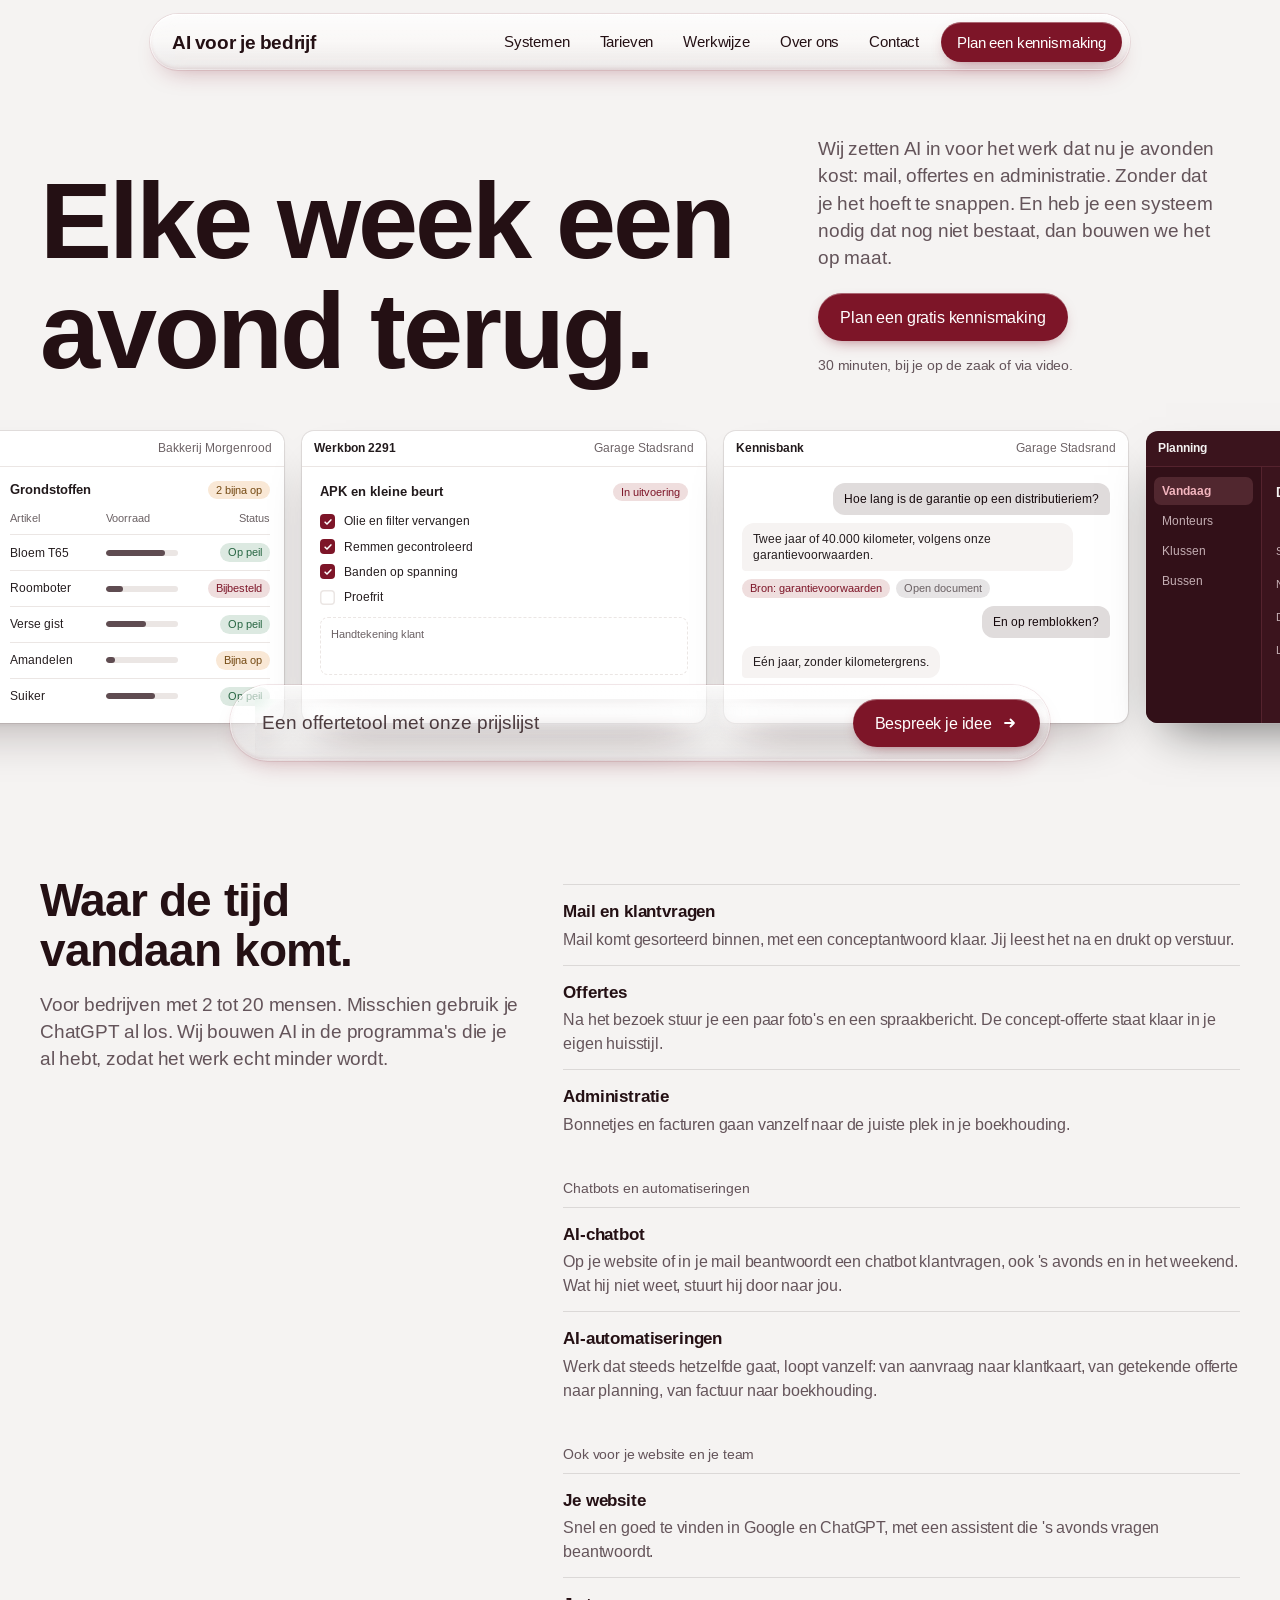
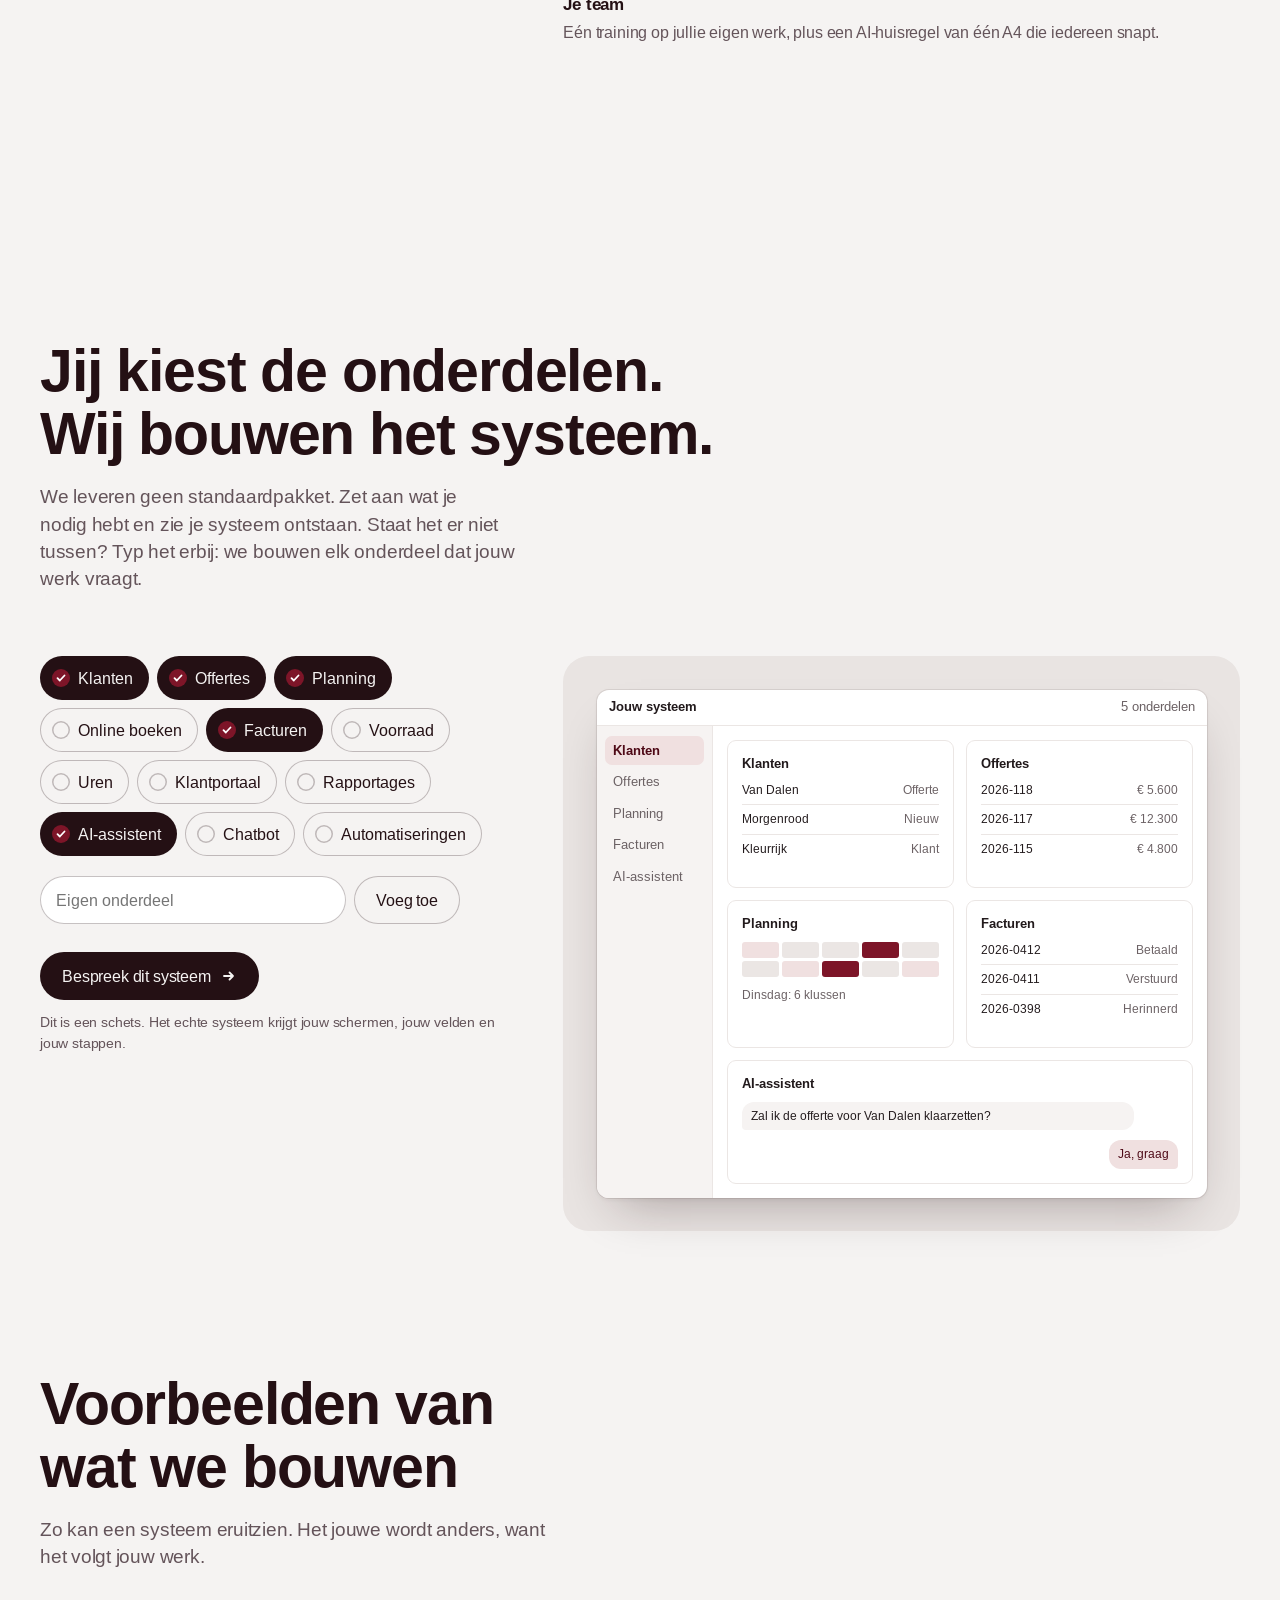
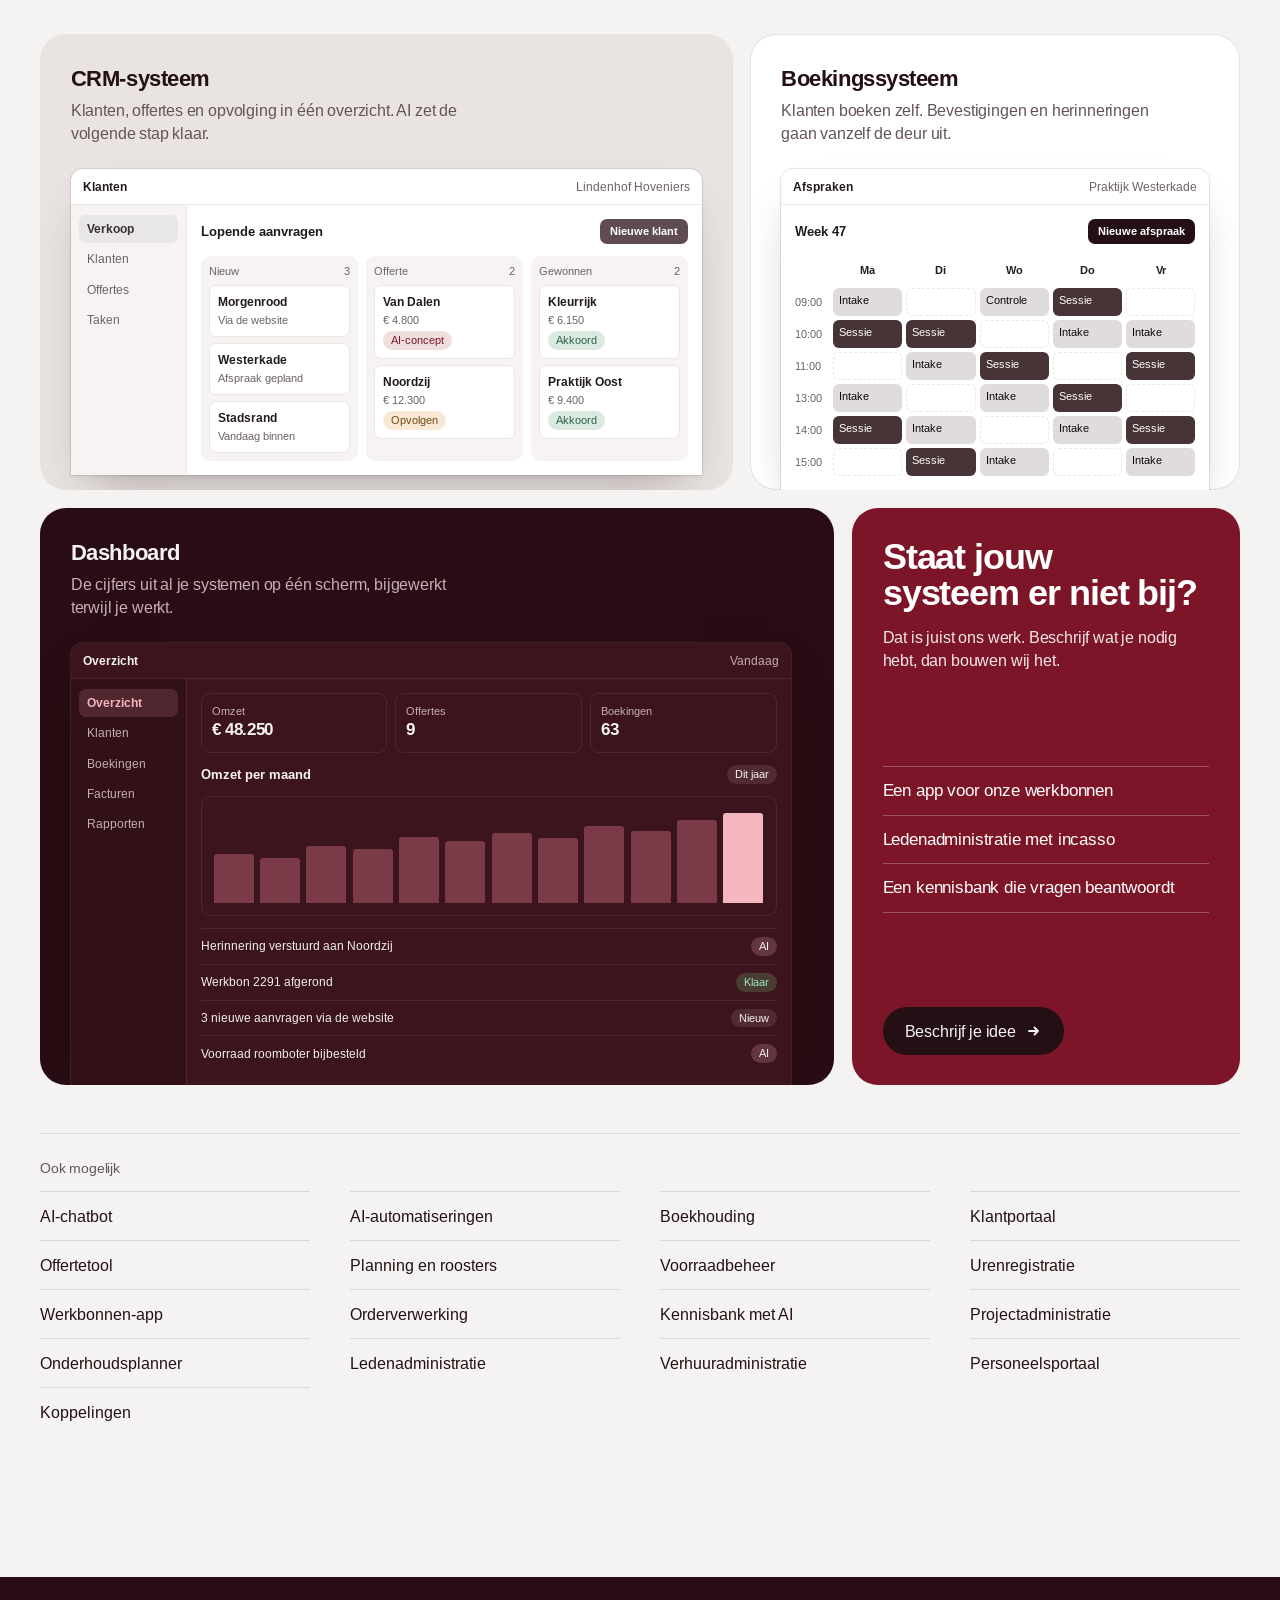
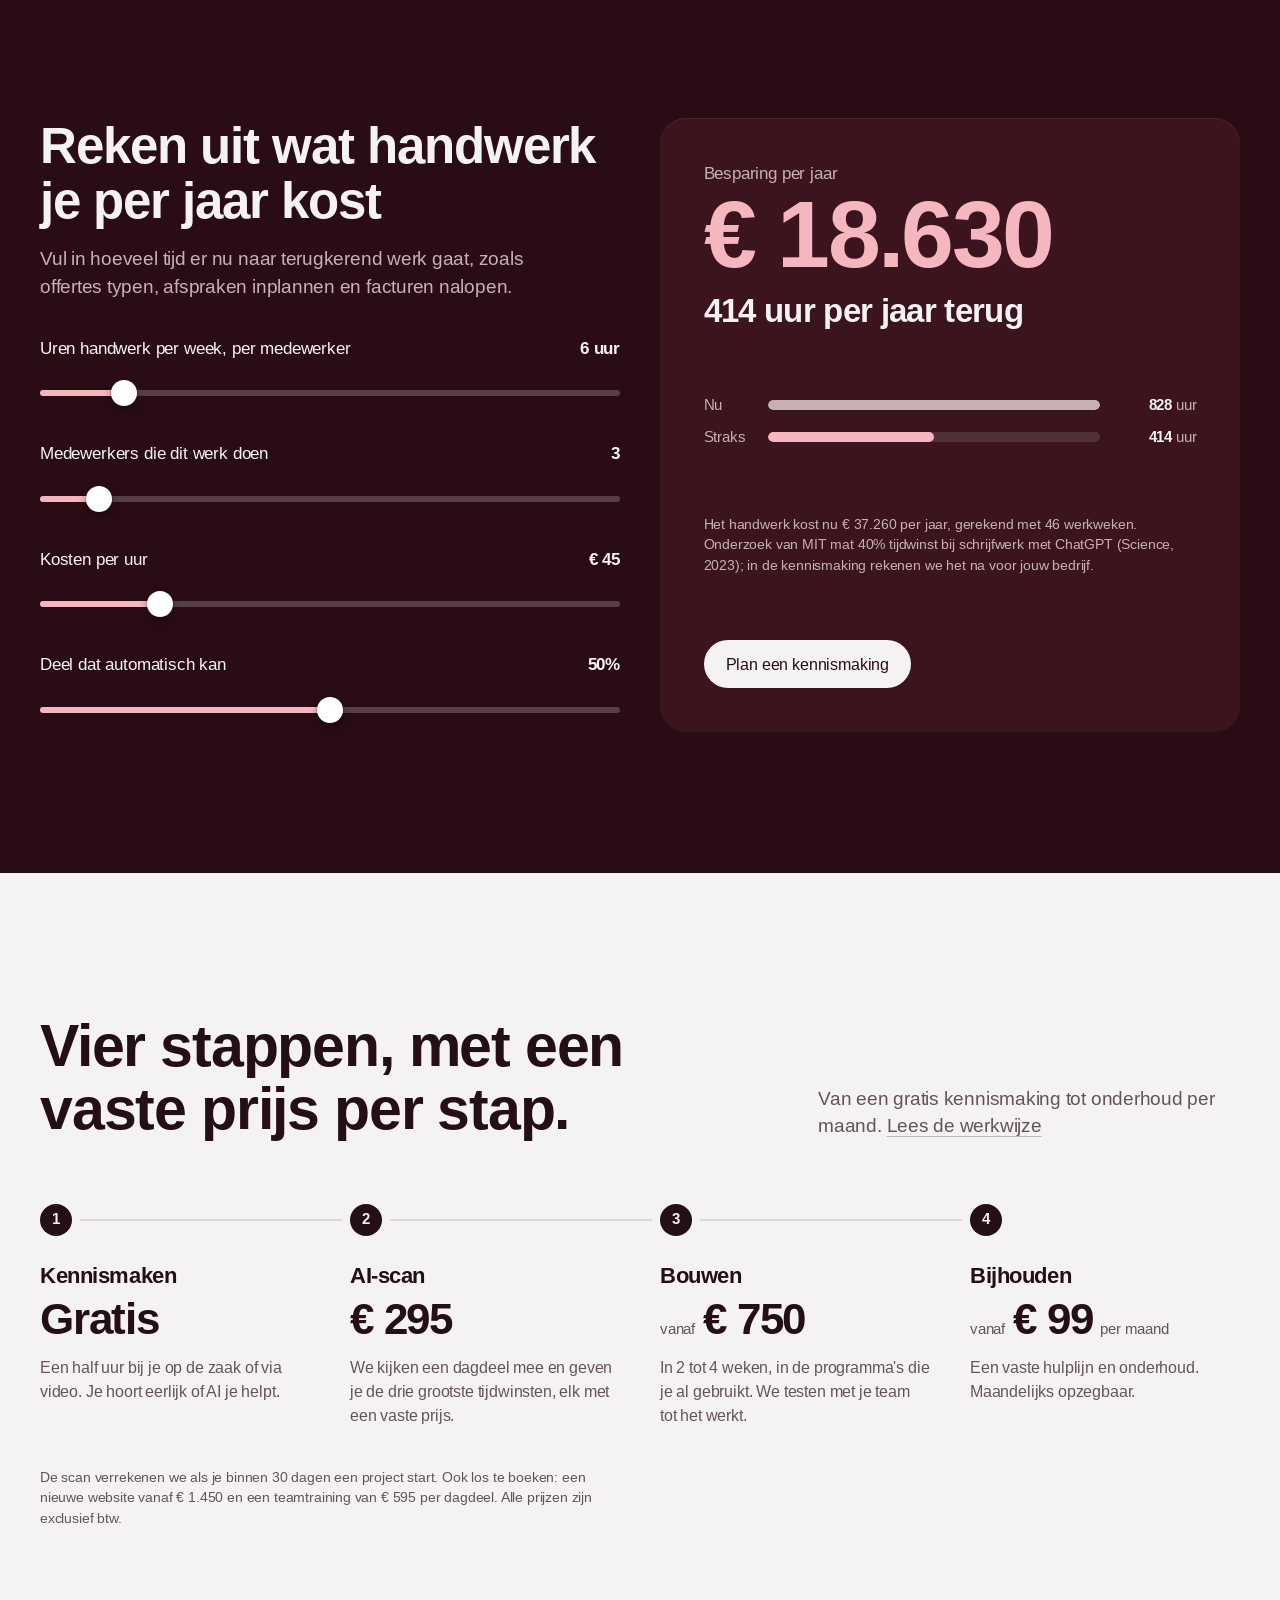
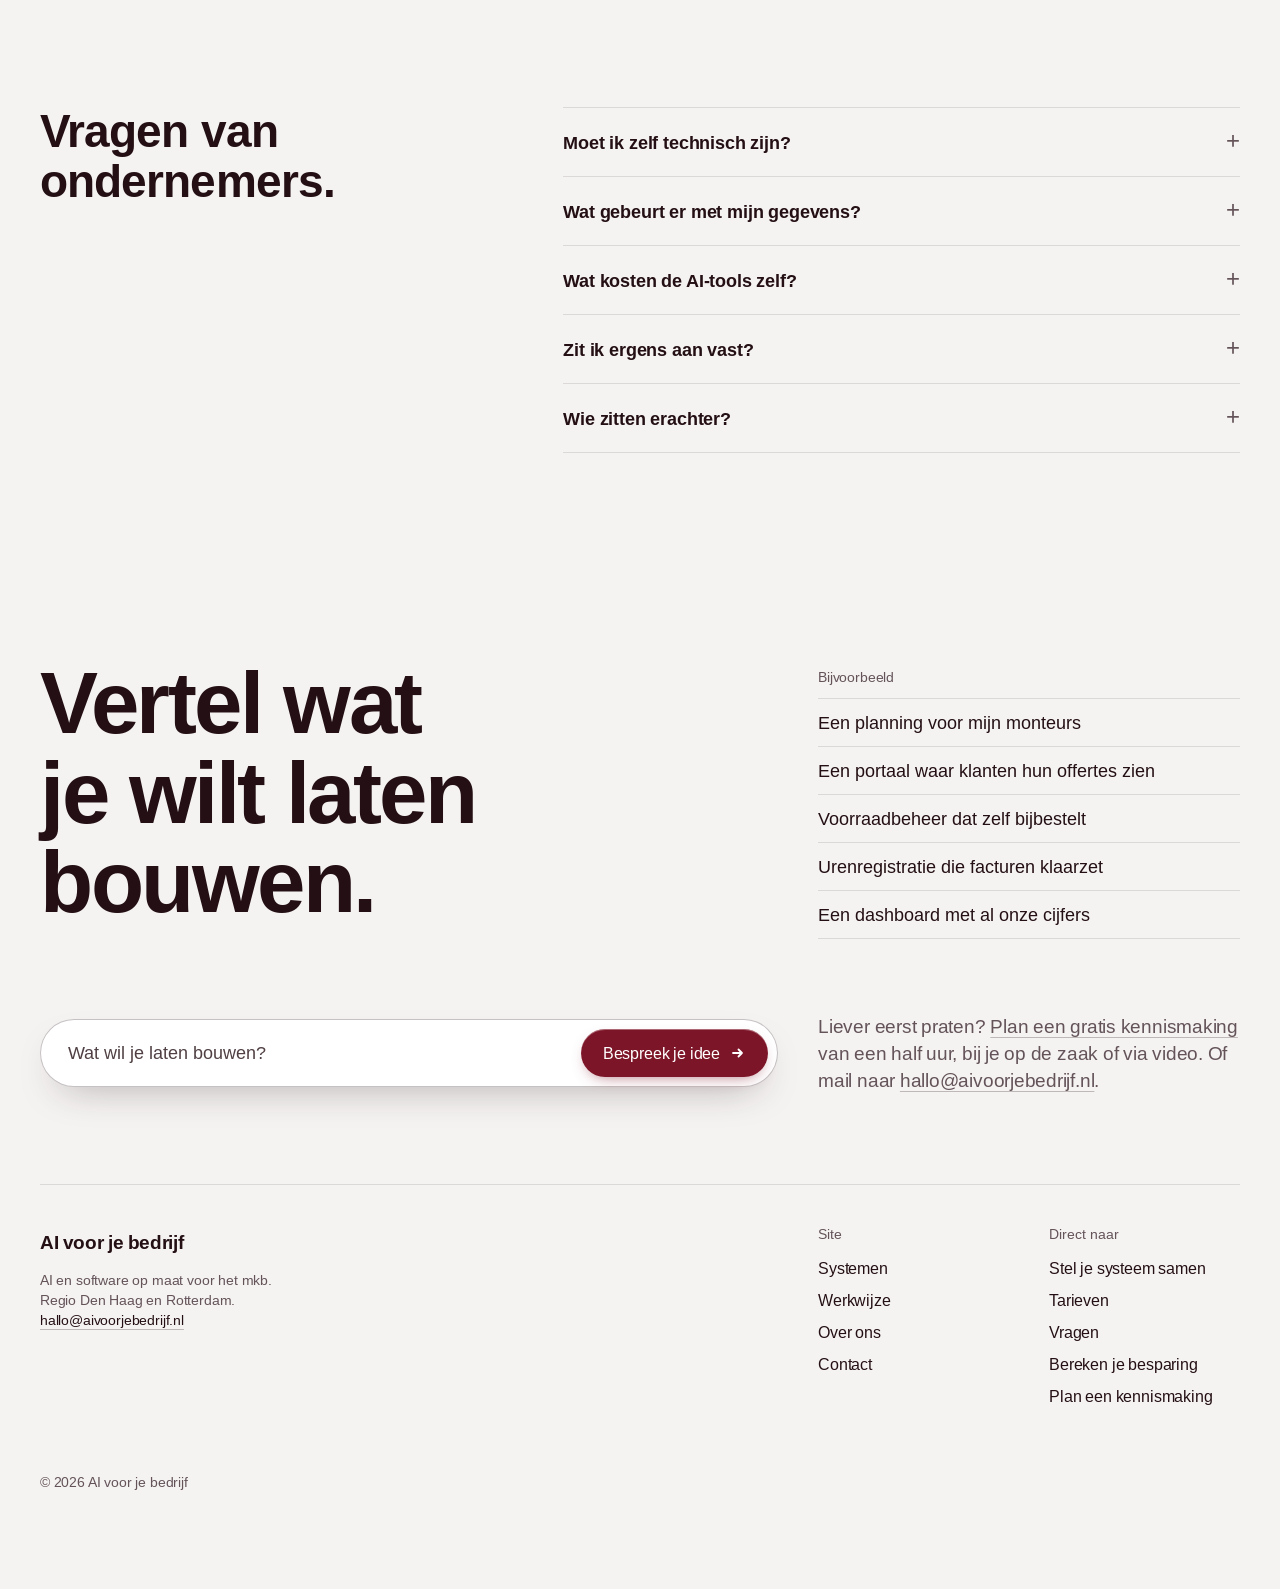
==== commit cd1291a3: "AI-chatbots en AI-automatiseringen toegevoegd Op de homepage, in de bouwer, in de lijst 'Ook mogelij" ====
--- a/index.html
+++ b/index.html
@@ -66,6 +66,11 @@
         <li><b>Offertes</b><span>Na het bezoek stuur je een paar foto's en een spraakbericht. De concept-offerte staat klaar in je eigen huisstijl.</span></li>
         <li><b>Administratie</b><span>Bonnetjes en facturen gaan vanzelf naar de juiste plek in je boekhouding.</span></li>
       </ul>
+      <p class="kicker tijd__kicker">Chatbots en automatiseringen</p>
+      <ul class="bul">
+        <li><b>AI-chatbot</b><span>Op je website of in je mail beantwoordt een chatbot klantvragen, ook 's avonds en in het weekend. Wat hij niet weet, stuurt hij door naar jou.</span></li>
+        <li><b>AI-automatiseringen</b><span>Werk dat steeds hetzelfde gaat, loopt vanzelf: van aanvraag naar klantkaart, van getekende offerte naar planning, van factuur naar boekhouding.</span></li>
+      </ul>
       <p class="kicker tijd__kicker">Ook voor je website en je team</p>
       <ul class="bul">
         <li><b>Je website</b><span>Snel en goed te vinden in Google en ChatGPT, met een assistent die 's avonds vragen beantwoordt.</span></li>
@@ -83,7 +88,7 @@
     </div>
     <div class="build">
     <div class="build__left">
-      <div class="parts" role="group" aria-label="Onderdelen van je systeem"><button class="part" type="button" aria-pressed="true" data-part="klanten">Klanten</button><button class="part" type="button" aria-pressed="true" data-part="offertes">Offertes</button><button class="part" type="button" aria-pressed="true" data-part="planning">Planning</button><button class="part" type="button" aria-pressed="false" data-part="boeken">Online boeken</button><button class="part" type="button" aria-pressed="true" data-part="facturen">Facturen</button><button class="part" type="button" aria-pressed="false" data-part="voorraad">Voorraad</button><button class="part" type="button" aria-pressed="false" data-part="uren">Uren</button><button class="part" type="button" aria-pressed="false" data-part="portaal">Klantportaal</button><button class="part" type="button" aria-pressed="false" data-part="rapport">Rapportages</button><button class="part" type="button" aria-pressed="true" data-part="ai">AI-assistent</button></div>
+      <div class="parts" role="group" aria-label="Onderdelen van je systeem"><button class="part" type="button" aria-pressed="true" data-part="klanten">Klanten</button><button class="part" type="button" aria-pressed="true" data-part="offertes">Offertes</button><button class="part" type="button" aria-pressed="true" data-part="planning">Planning</button><button class="part" type="button" aria-pressed="false" data-part="boeken">Online boeken</button><button class="part" type="button" aria-pressed="true" data-part="facturen">Facturen</button><button class="part" type="button" aria-pressed="false" data-part="voorraad">Voorraad</button><button class="part" type="button" aria-pressed="false" data-part="uren">Uren</button><button class="part" type="button" aria-pressed="false" data-part="portaal">Klantportaal</button><button class="part" type="button" aria-pressed="false" data-part="rapport">Rapportages</button><button class="part" type="button" aria-pressed="true" data-part="ai">AI-assistent</button><button class="part" type="button" aria-pressed="false" data-part="chatbot">Chatbot</button><button class="part" type="button" aria-pressed="false" data-part="flow">Automatiseringen</button></div>
       <form class="own" id="own">
         <label class="sr-only" for="own-input">Eigen onderdeel</label>
         <input id="own-input" type="text" autocomplete="off" maxlength="28" placeholder="Eigen onderdeel">
@@ -120,7 +125,7 @@
         <div><a class="btn btn--ink" href="#idee" data-focus-idea>Beschrijf je idee<svg class="arr" viewBox="0 0 16 16" aria-hidden="true"><path d="M3 8h9M8.5 4.5 12 8l-3.5 3.5" fill="none" stroke="currentColor" stroke-width="1.8" stroke-linecap="round" stroke-linejoin="round"/></svg></a></div>
       </article>
     </div>
-    <div class="more"><p class="kicker">Ook mogelijk</p><ul><li><button class="more__item" type="button" data-eg>Boekhouding</button></li><li><button class="more__item" type="button" data-eg>Klantportaal</button></li><li><button class="more__item" type="button" data-eg>Offertetool</button></li><li><button class="more__item" type="button" data-eg>Planning en roosters</button></li><li><button class="more__item" type="button" data-eg>Voorraadbeheer</button></li><li><button class="more__item" type="button" data-eg>Urenregistratie</button></li><li><button class="more__item" type="button" data-eg>Werkbonnen-app</button></li><li><button class="more__item" type="button" data-eg>Orderverwerking</button></li><li><button class="more__item" type="button" data-eg>Kennisbank met AI</button></li><li><button class="more__item" type="button" data-eg>Projectadministratie</button></li><li><button class="more__item" type="button" data-eg>Onderhoudsplanner</button></li><li><button class="more__item" type="button" data-eg>Ledenadministratie</button></li><li><button class="more__item" type="button" data-eg>Verhuuradministratie</button></li><li><button class="more__item" type="button" data-eg>Personeelsportaal</button></li><li><button class="more__item" type="button" data-eg>Koppelingen</button></li></ul></div>
+    <div class="more"><p class="kicker">Ook mogelijk</p><ul><li><button class="more__item" type="button" data-eg>AI-chatbot</button></li><li><button class="more__item" type="button" data-eg>AI-automatiseringen</button></li><li><button class="more__item" type="button" data-eg>Boekhouding</button></li><li><button class="more__item" type="button" data-eg>Klantportaal</button></li><li><button class="more__item" type="button" data-eg>Offertetool</button></li><li><button class="more__item" type="button" data-eg>Planning en roosters</button></li><li><button class="more__item" type="button" data-eg>Voorraadbeheer</button></li><li><button class="more__item" type="button" data-eg>Urenregistratie</button></li><li><button class="more__item" type="button" data-eg>Werkbonnen-app</button></li><li><button class="more__item" type="button" data-eg>Orderverwerking</button></li><li><button class="more__item" type="button" data-eg>Kennisbank met AI</button></li><li><button class="more__item" type="button" data-eg>Projectadministratie</button></li><li><button class="more__item" type="button" data-eg>Onderhoudsplanner</button></li><li><button class="more__item" type="button" data-eg>Ledenadministratie</button></li><li><button class="more__item" type="button" data-eg>Verhuuradministratie</button></li><li><button class="more__item" type="button" data-eg>Personeelsportaal</button></li><li><button class="more__item" type="button" data-eg>Koppelingen</button></li></ul></div>
   </div>
 </section>
 
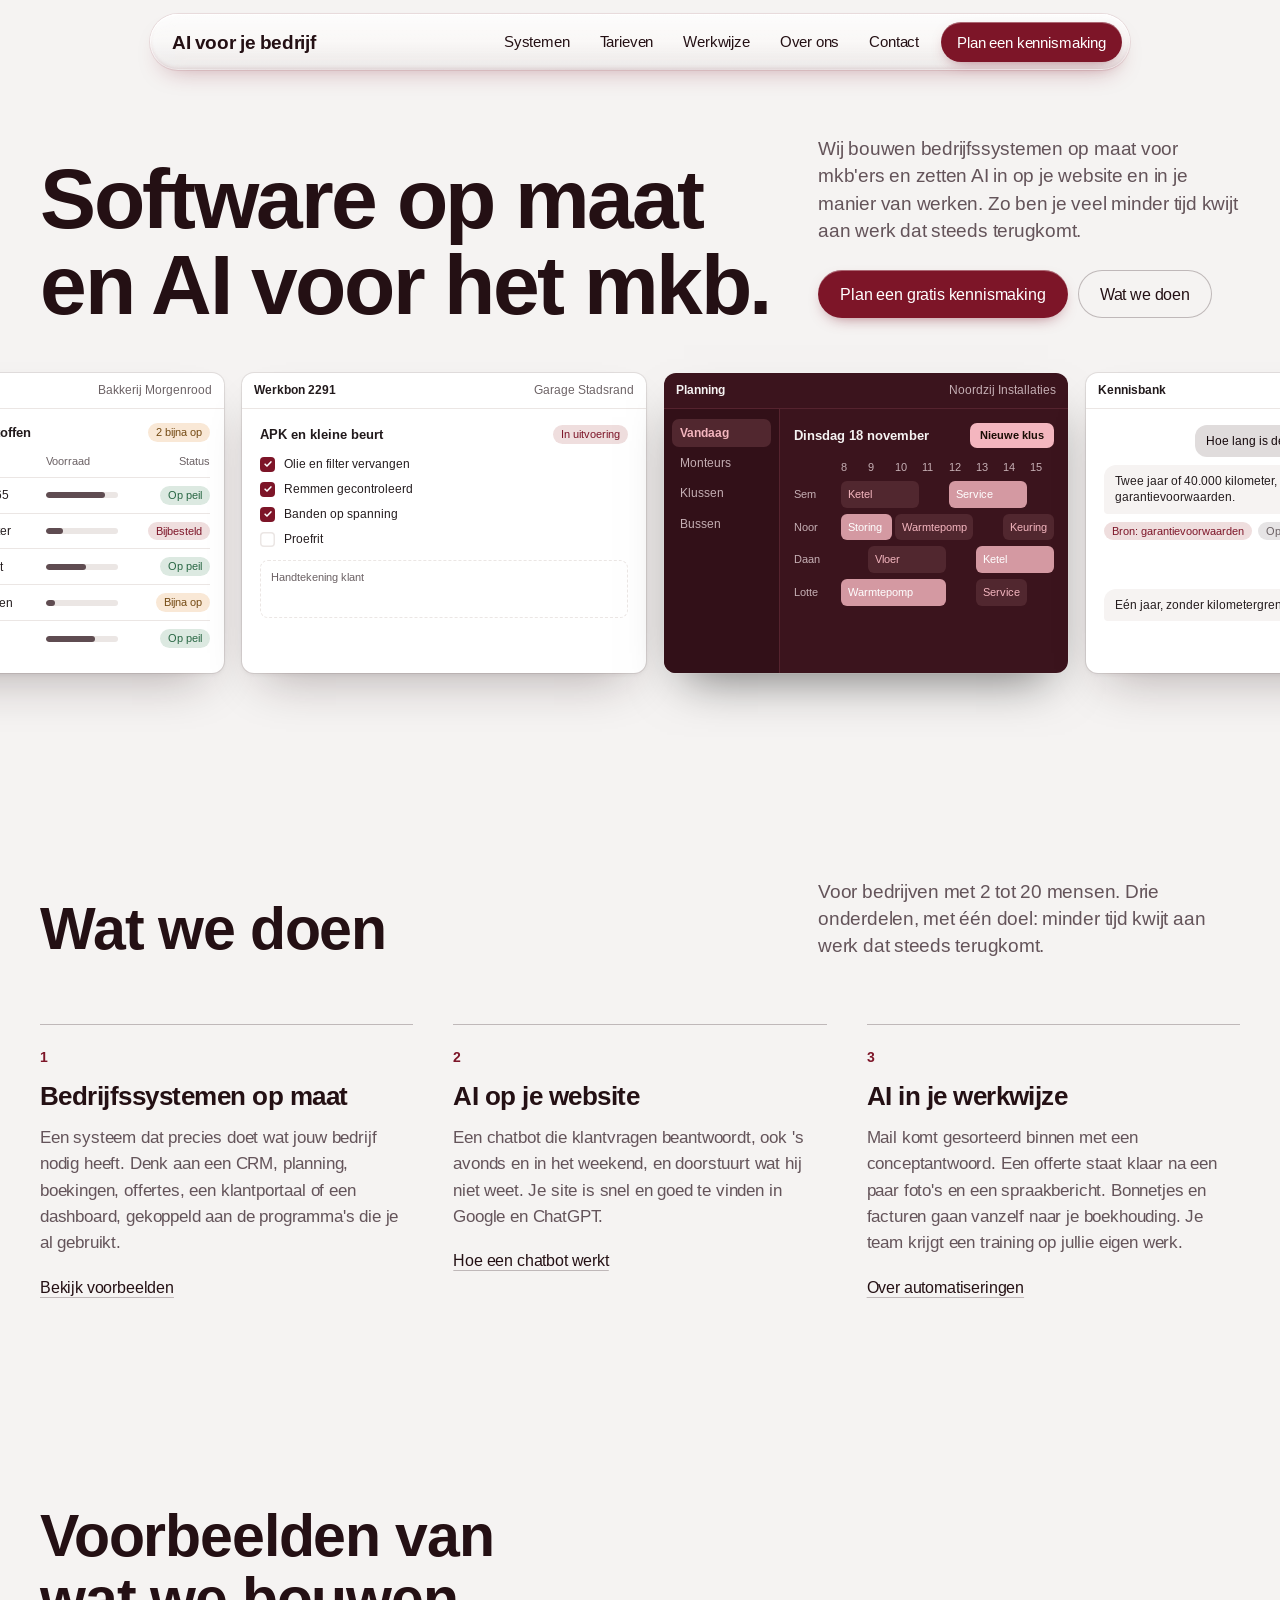
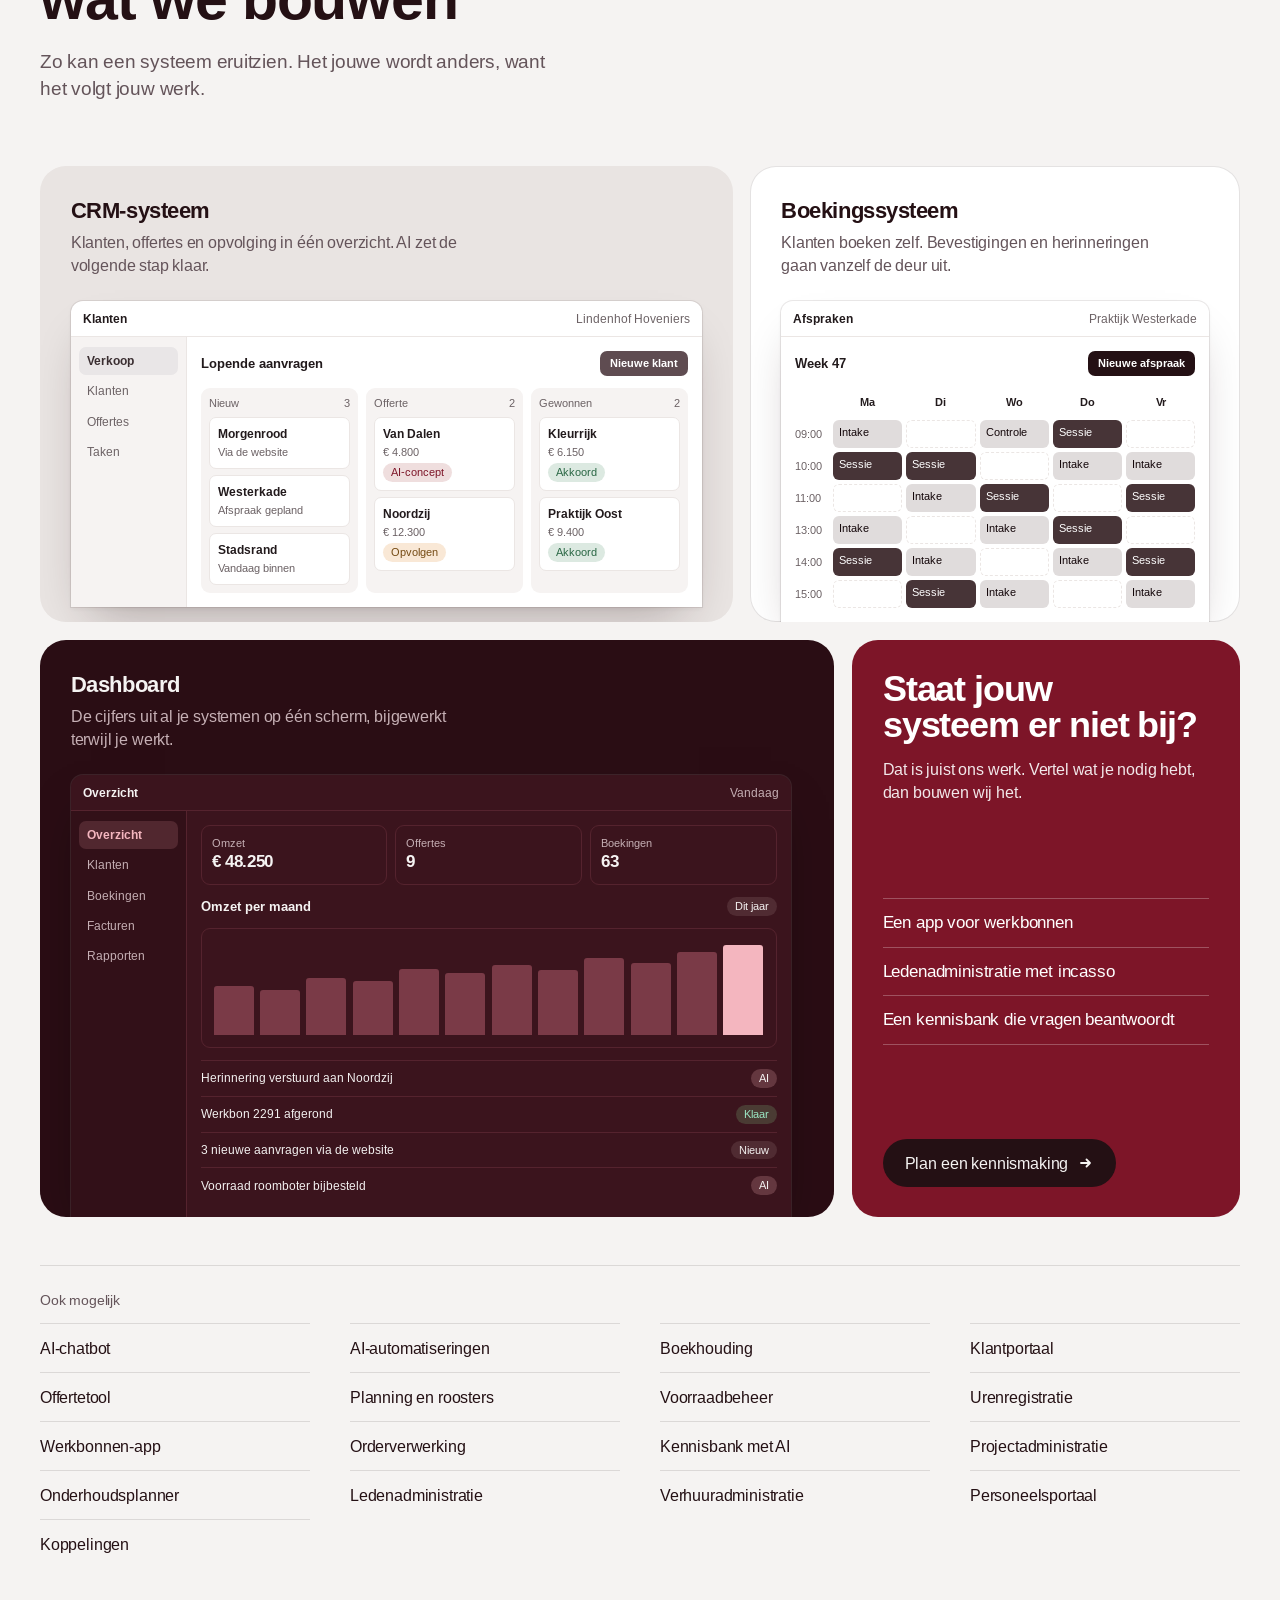
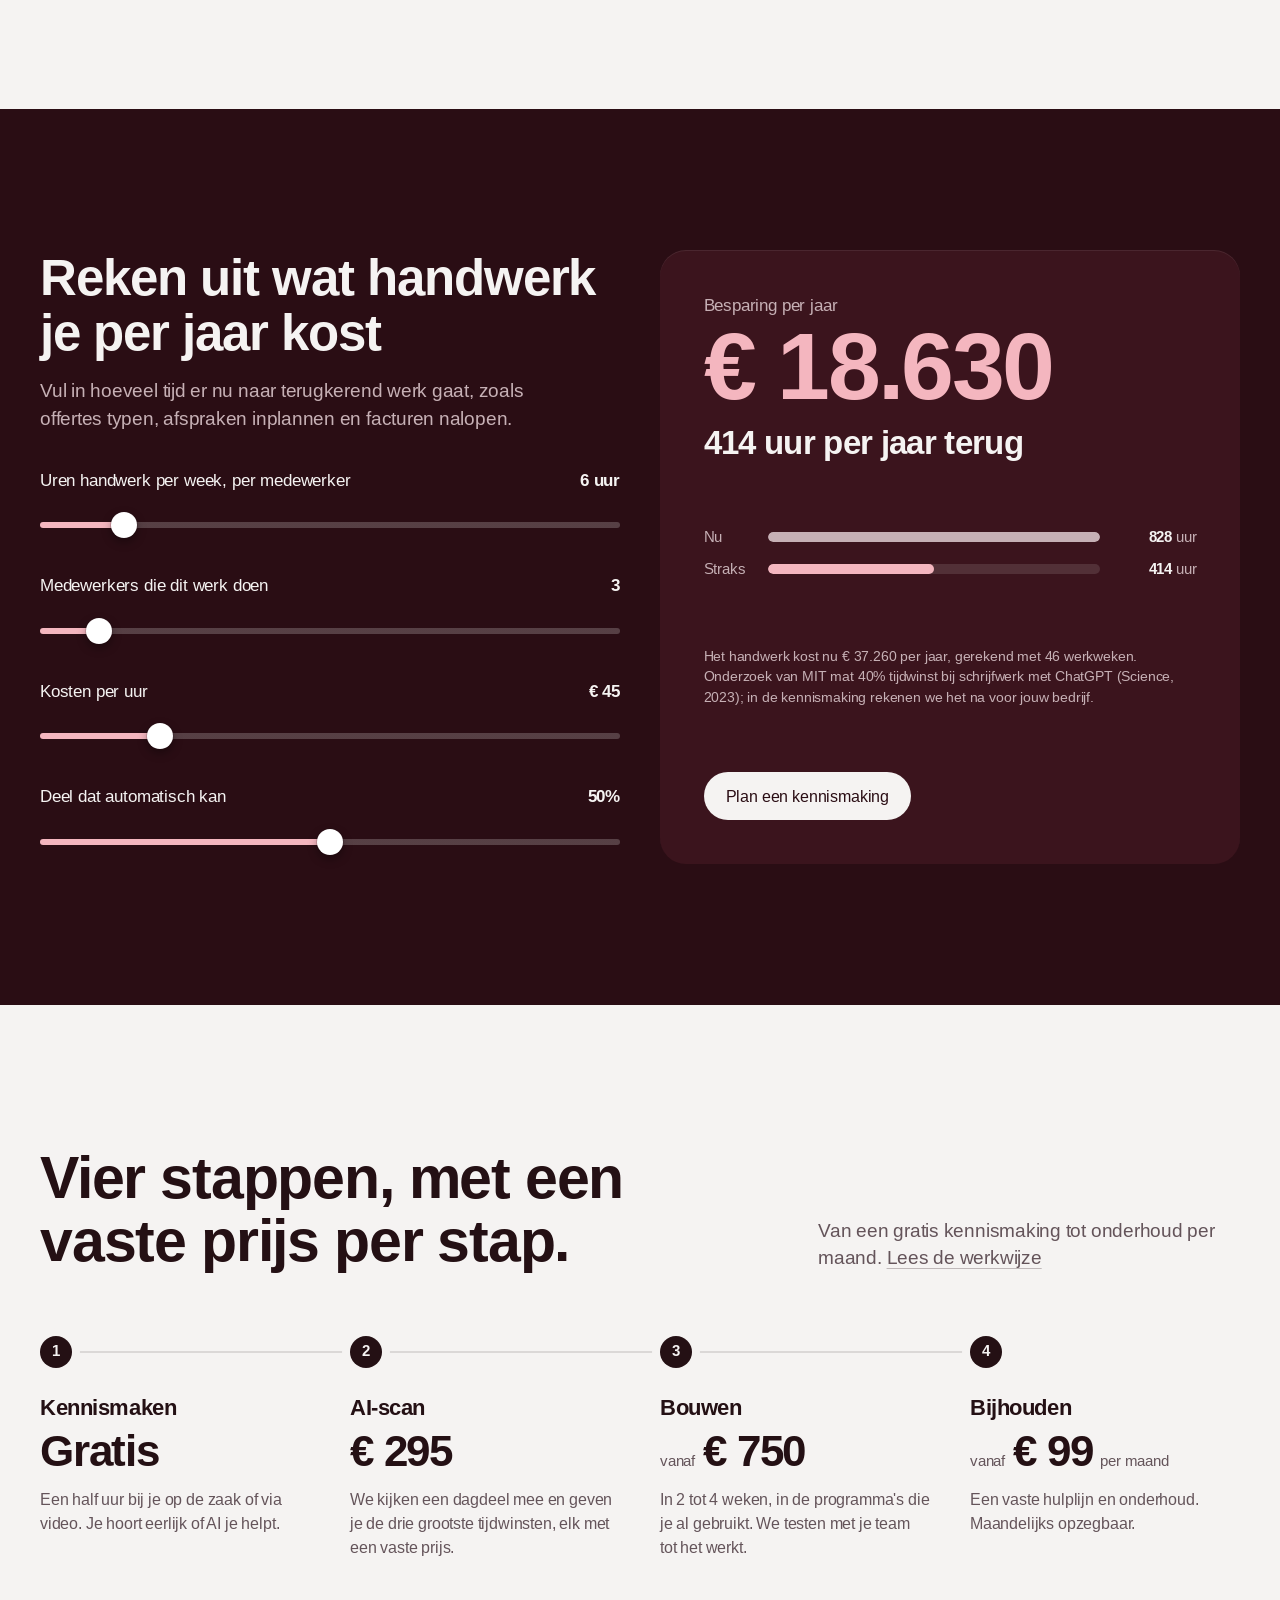
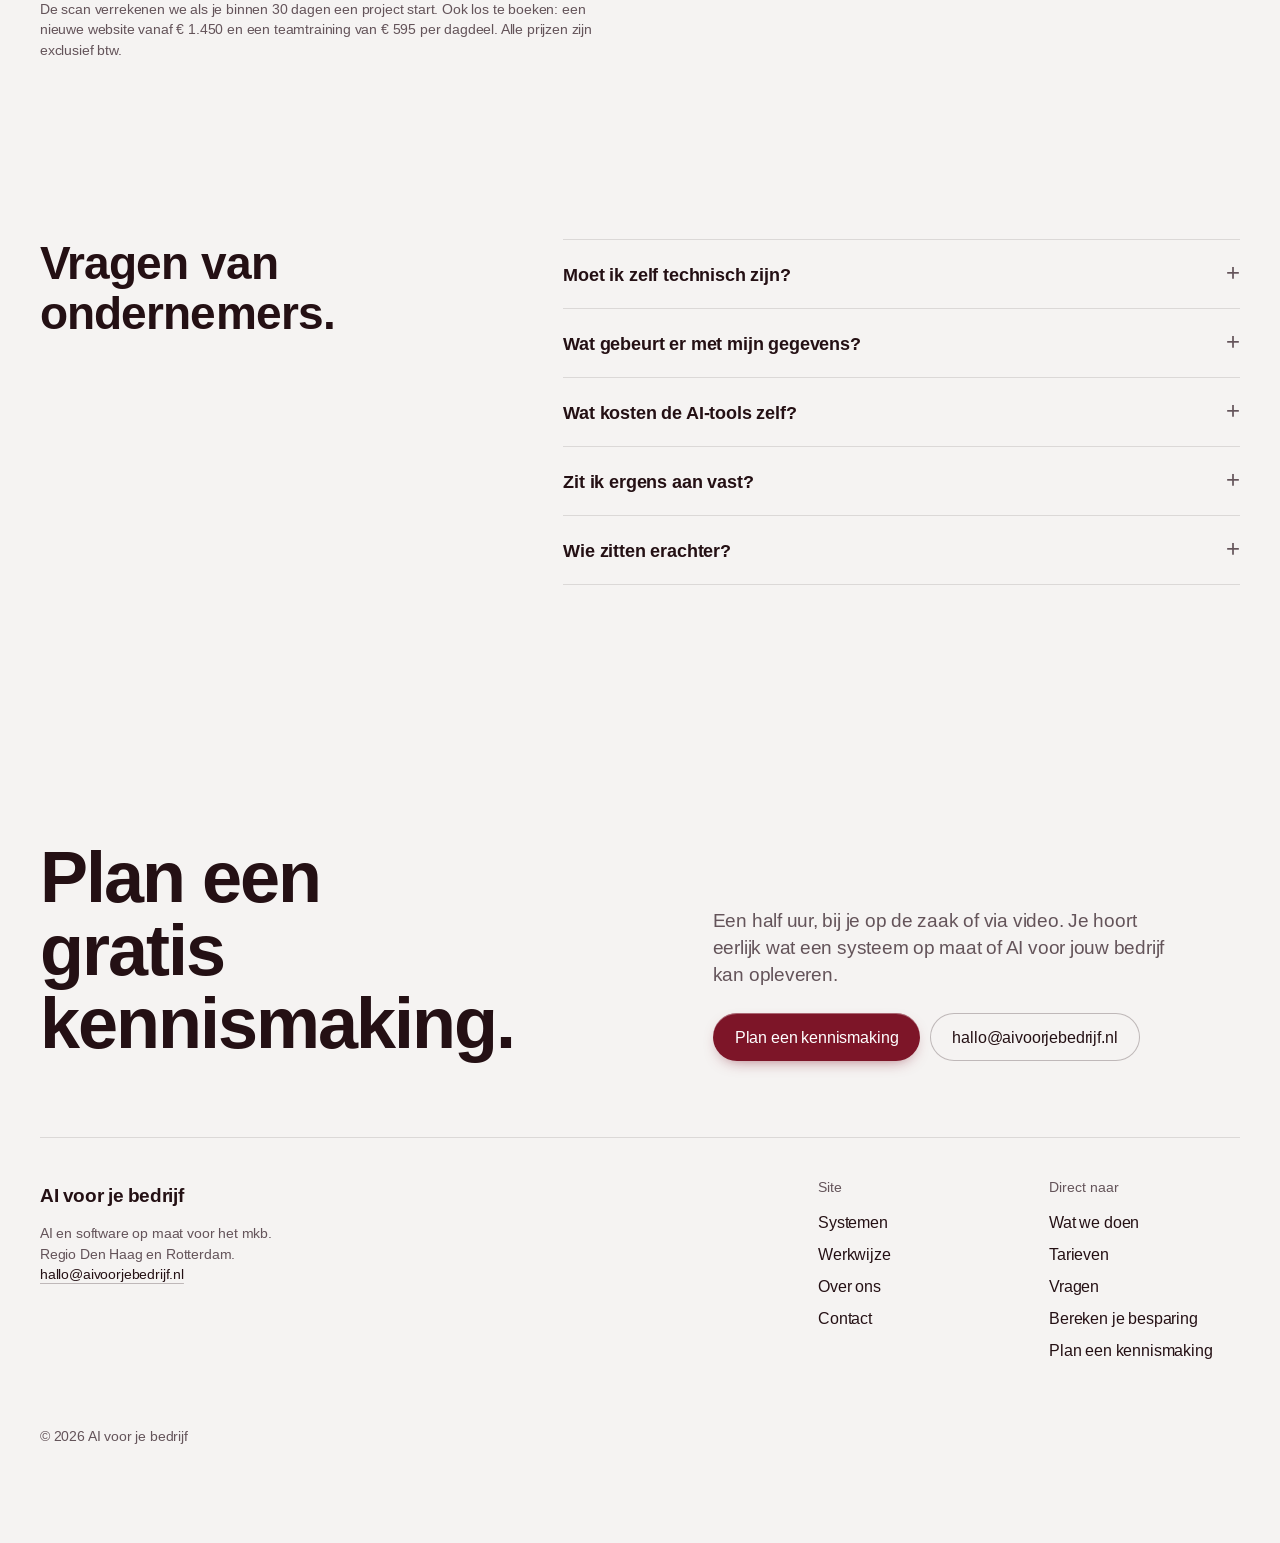
==== commit 062f629e: "Rustigere landingspagina met duidelijke uitleg Nieuwe kop en uitleg: bedrijfssystemen op maat voor h" ====
--- a/index.html
+++ b/index.html
@@ -3,11 +3,11 @@
 <head>
 <meta charset="utf-8">
 <meta name="viewport" content="width=device-width, initial-scale=1, viewport-fit=cover">
-<title>AI voor je bedrijf | Minder avondwerk met AI, voor het mkb</title>
-<meta name="description" content="Wij zetten AI in voor mail, offertes en administratie, zodat je elke week een avond terug hebt. Voor bedrijven met 2 tot 20 mensen in de regio Den Haag en Rotterdam.">
+<title>AI voor je bedrijf | Software op maat en AI voor het mkb</title>
+<meta name="description" content="Wij bouwen bedrijfssystemen op maat voor mkb'ers en zetten AI in op je website en in je manier van werken, zodat je veel minder tijd kwijt bent aan terugkerend werk. Regio Den Haag en Rotterdam.">
 <meta property="og:type" content="website">
-<meta property="og:title" content="AI voor je bedrijf | Minder avondwerk met AI, voor het mkb">
-<meta property="og:description" content="Wij zetten AI in voor mail, offertes en administratie, zodat je elke week een avond terug hebt. Voor bedrijven met 2 tot 20 mensen in de regio Den Haag en Rotterdam.">
+<meta property="og:title" content="AI voor je bedrijf | Software op maat en AI voor het mkb">
+<meta property="og:description" content="Wij bouwen bedrijfssystemen op maat voor mkb'ers en zetten AI in op je website en in je manier van werken, zodat je veel minder tijd kwijt bent aan terugkerend werk. Regio Den Haag en Rotterdam.">
 <meta name="theme-color" content="#f5f3f2">
 <meta name="robots" content="noindex">
 <meta property="og:site_name" content="AI voor je bedrijf">
@@ -35,81 +35,47 @@
 <main id="inhoud">
 <section class="hero" aria-labelledby="hero-h">
   <div class="wrap hero__top">
-    <h1 class="display" id="hero-h">Elke week een avond terug.</h1>
+    <h1 class="display" id="hero-h">Software op maat en AI voor het mkb.</h1>
     <div class="hero__copy">
-      <p class="lead">Wij zetten AI in voor het werk dat nu je avonden kost: mail, offertes en administratie. Zonder dat je het hoeft te snappen. En heb je een systeem nodig dat nog niet bestaat, dan bouwen we het op maat.</p>
-      <a class="btn btn--primary" href="contact.html">Plan een gratis kennismaking</a>
-      <p class="small">30 minuten, bij je op de zaak of via video.</p>
+      <p class="lead">Wij bouwen bedrijfssystemen op maat voor mkb'ers en zetten AI in op je website en in je manier van werken. Zo ben je veel minder tijd kwijt aan werk dat steeds terugkomt.</p>
+      <div class="hero__actions"><a class="btn btn--primary" href="contact.html">Plan een gratis kennismaking</a><a class="btn btn--ghost" href="#wat">Wat we doen</a></div>
     </div>
   </div>
-  <div class="wall">
-    <div class="wall__row wall__row--a"><div class="win win--navy" role="img" aria-label="Voorbeeld van voorraadbeheer met artikelen, voorraadniveau en status"><div class="win__bar"><span>Voorraad</span><em>Bakkerij Morgenrood</em></div><div class="win__body"><div class="win__side"><span class="on">Artikelen</span><span>Bestellingen</span><span>Leveranciers</span><span>Tellingen</span></div><div class="win__main"><div class="win__h"><span>Grondstoffen</span><span class="chip chip--warn">2 bijna op</span></div><div><div class="row row--head" style="--cols: minmax(0, 1fr) 72px 84px"><span>Artikel</span><span>Voorraad</span><span>Status</span></div><div class="row" style="--cols: minmax(0, 1fr) 72px 84px"><span>Bloem T65</span><span><span class="meter" style="--v: 82%"></span></span><span><span class="chip chip--ok">Op peil</span></span></div><div class="row" style="--cols: minmax(0, 1fr) 72px 84px"><span>Roomboter</span><span><span class="meter" style="--v: 24%"></span></span><span><span class="chip chip--accent">Bijbesteld</span></span></div><div class="row" style="--cols: minmax(0, 1fr) 72px 84px"><span>Verse gist</span><span><span class="meter" style="--v: 55%"></span></span><span><span class="chip chip--ok">Op peil</span></span></div><div class="row" style="--cols: minmax(0, 1fr) 72px 84px"><span>Amandelen</span><span><span class="meter" style="--v: 12%"></span></span><span><span class="chip chip--warn">Bijna op</span></span></div><div class="row" style="--cols: minmax(0, 1fr) 72px 84px"><span>Suiker</span><span><span class="meter" style="--v: 68%"></span></span><span><span class="chip chip--ok">Op peil</span></span></div></div></div></div></div><div class="win win--bare" role="img" aria-label="Voorbeeld van een werkbon met een afvinklijst en een vak voor de handtekening"><div class="win__bar"><span>Werkbon 2291</span><em>Garage Stadsrand</em></div><div class="win__body"><div class="win__side"><span class="on">Werkbon</span><span>Onderdelen</span><span>Foto's</span><span>Historie</span></div><div class="win__main"><div class="win__h"><span>APK en kleine beurt</span><span class="chip chip--accent">In uitvoering</span></div><div class="ticks"><div class="tickrow"><i class="tick on"></i><span>Olie en filter vervangen</span></div><div class="tickrow"><i class="tick on"></i><span>Remmen gecontroleerd</span></div><div class="tickrow"><i class="tick on"></i><span>Banden op spanning</span></div><div class="tickrow"><i class="tick"></i><span>Proefrit</span></div></div><div class="sign"><small>Handtekening klant</small></div></div></div></div><div class="win win--teal win--bare" role="img" aria-label="Voorbeeld van een kennisbank met AI die een vraag beantwoordt uit eigen documenten"><div class="win__bar"><span>Kennisbank</span><em>Garage Stadsrand</em></div><div class="win__body"><div class="win__side"><span class="on">Vraag</span><span>Documenten</span><span>Handboeken</span><span>Bronnen</span></div><div class="win__main"><div class="msgs"><p class="msg msg--me">Hoe lang is de garantie op een distributieriem?</p><p class="msg">Twee jaar of 40.000 kilometer, volgens onze garantievoorwaarden.</p><div class="msg__acts"><span class="chip chip--accent">Bron: garantievoorwaarden</span><span class="chip">Open document</span></div><p class="msg msg--me">En op remblokken?</p><p class="msg">Eén jaar, zonder kilometergrens.</p></div></div></div></div><div class="win win--dark" data-dark role="img" aria-label="Voorbeeld van een planbord met klussen per monteur over de dag"><div class="win__bar"><span>Planning</span><em>Noordzij Installaties</em></div><div class="win__body"><div class="win__side"><span class="on">Vandaag</span><span>Monteurs</span><span>Klussen</span><span>Bussen</span></div><div class="win__main"><div class="win__h"><span>Dinsdag 18 november</span><span class="win__btn">Nieuwe klus</span></div><div class="plan"><span></span><b>8</b><b>9</b><b>10</b><b>11</b><b>12</b><b>13</b><b>14</b><b>15</b><span>Sem</span><div class="job" style="--a: 2; --b: 5">Ketel</div><div class="job job--b" style="--a: 6; --b: 9">Service</div><span>Noor</span><div class="job job--b" style="--a: 2; --b: 4">Storing</div><div class="job" style="--a: 4; --b: 7">Warmtepomp</div><div class="job" style="--a: 8; --b: 10">Keuring</div><span>Daan</span><div class="job" style="--a: 3; --b: 6">Vloer</div><div class="job job--b" style="--a: 7; --b: 10">Ketel</div><span>Lotte</span><div class="job job--b" style="--a: 2; --b: 6">Warmtepomp</div><div class="job" style="--a: 7; --b: 9">Service</div></div></div></div></div><div class="win win--navy" role="img" aria-label="Voorbeeld van orderverwerking met bestellingen uit e-mail en webshop"><div class="win__bar"><span>Bestellingen</span><em>Bakkerij Morgenrood</em></div><div class="win__body"><div class="win__side"><span class="on">Morgen</span><span>Klanten</span><span>Producten</span><span>Routes</span></div><div class="win__main"><div class="win__h"><span>Voor morgen</span><span class="win__btn">Nieuwe order</span></div><div><div class="row row--head" style="--cols: minmax(0, 1fr) 80px 84px"><span>Klant</span><span>Order</span><span>Status</span></div><div class="row" style="--cols: minmax(0, 1fr) 80px 84px"><span>Lunchroom Zuid</span><span>40 broodjes</span><span><span class="chip chip--accent">Uit e-mail</span></span></div><div class="row" style="--cols: minmax(0, 1fr) 80px 84px"><span>Hotel Havenzicht</span><span>12 taarten</span><span><span class="chip chip--ok">Bevestigd</span></span></div><div class="row" style="--cols: minmax(0, 1fr) 80px 84px"><span>Kantine Noord</span><span>80 broodjes</span><span><span class="chip">Webshop</span></span></div><div class="row" style="--cols: minmax(0, 1fr) 80px 84px"><span>Brasserie Plein</span><span>25 broden</span><span><span class="chip chip--ok">Bevestigd</span></span></div><div class="row" style="--cols: minmax(0, 1fr) 80px 84px"><span>Zorghuis Oost</span><span>60 broodjes</span><span><span class="chip chip--accent">Uit e-mail</span></span></div></div></div></div></div></div>
-    <div class="wall__bar">
-      <form class="idea glass" data-lens data-idea action="contact.html" method="get">
-      <label class="sr-only" for="idea-hero">Wat wil je laten bouwen?</label>
-      <input id="idea-hero" type="text" autocomplete="off" placeholder="Wat wil je laten bouwen?" maxlength="140" enterkeyhint="send">
-      <button class="btn btn--primary" type="submit" aria-label="Bespreek je idee"><span>Bespreek je idee</span><svg class="arr" viewBox="0 0 16 16" aria-hidden="true"><path d="M3 8h9M8.5 4.5 12 8l-3.5 3.5" fill="none" stroke="currentColor" stroke-width="1.8" stroke-linecap="round" stroke-linejoin="round"/></svg></button>
-    </form>
-    </div>
+  <div class="wall wall--still" aria-hidden="true">
+    <div class="wall__row wall__row--a"><div class="win win--navy" role="img" aria-label="Voorbeeld van voorraadbeheer met artikelen, voorraadniveau en status"><div class="win__bar"><span>Voorraad</span><em>Bakkerij Morgenrood</em></div><div class="win__body"><div class="win__side"><span class="on">Artikelen</span><span>Bestellingen</span><span>Leveranciers</span><span>Tellingen</span></div><div class="win__main"><div class="win__h"><span>Grondstoffen</span><span class="chip chip--warn">2 bijna op</span></div><div><div class="row row--head" style="--cols: minmax(0, 1fr) 72px 84px"><span>Artikel</span><span>Voorraad</span><span>Status</span></div><div class="row" style="--cols: minmax(0, 1fr) 72px 84px"><span>Bloem T65</span><span><span class="meter" style="--v: 82%"></span></span><span><span class="chip chip--ok">Op peil</span></span></div><div class="row" style="--cols: minmax(0, 1fr) 72px 84px"><span>Roomboter</span><span><span class="meter" style="--v: 24%"></span></span><span><span class="chip chip--accent">Bijbesteld</span></span></div><div class="row" style="--cols: minmax(0, 1fr) 72px 84px"><span>Verse gist</span><span><span class="meter" style="--v: 55%"></span></span><span><span class="chip chip--ok">Op peil</span></span></div><div class="row" style="--cols: minmax(0, 1fr) 72px 84px"><span>Amandelen</span><span><span class="meter" style="--v: 12%"></span></span><span><span class="chip chip--warn">Bijna op</span></span></div><div class="row" style="--cols: minmax(0, 1fr) 72px 84px"><span>Suiker</span><span><span class="meter" style="--v: 68%"></span></span><span><span class="chip chip--ok">Op peil</span></span></div></div></div></div></div><div class="win win--bare" role="img" aria-label="Voorbeeld van een werkbon met een afvinklijst en een vak voor de handtekening"><div class="win__bar"><span>Werkbon 2291</span><em>Garage Stadsrand</em></div><div class="win__body"><div class="win__side"><span class="on">Werkbon</span><span>Onderdelen</span><span>Foto's</span><span>Historie</span></div><div class="win__main"><div class="win__h"><span>APK en kleine beurt</span><span class="chip chip--accent">In uitvoering</span></div><div class="ticks"><div class="tickrow"><i class="tick on"></i><span>Olie en filter vervangen</span></div><div class="tickrow"><i class="tick on"></i><span>Remmen gecontroleerd</span></div><div class="tickrow"><i class="tick on"></i><span>Banden op spanning</span></div><div class="tickrow"><i class="tick"></i><span>Proefrit</span></div></div><div class="sign"><small>Handtekening klant</small></div></div></div></div><div class="win win--dark" data-dark role="img" aria-label="Voorbeeld van een planbord met klussen per monteur over de dag"><div class="win__bar"><span>Planning</span><em>Noordzij Installaties</em></div><div class="win__body"><div class="win__side"><span class="on">Vandaag</span><span>Monteurs</span><span>Klussen</span><span>Bussen</span></div><div class="win__main"><div class="win__h"><span>Dinsdag 18 november</span><span class="win__btn">Nieuwe klus</span></div><div class="plan"><span></span><b>8</b><b>9</b><b>10</b><b>11</b><b>12</b><b>13</b><b>14</b><b>15</b><span>Sem</span><div class="job" style="--a: 2; --b: 5">Ketel</div><div class="job job--b" style="--a: 6; --b: 9">Service</div><span>Noor</span><div class="job job--b" style="--a: 2; --b: 4">Storing</div><div class="job" style="--a: 4; --b: 7">Warmtepomp</div><div class="job" style="--a: 8; --b: 10">Keuring</div><span>Daan</span><div class="job" style="--a: 3; --b: 6">Vloer</div><div class="job job--b" style="--a: 7; --b: 10">Ketel</div><span>Lotte</span><div class="job job--b" style="--a: 2; --b: 6">Warmtepomp</div><div class="job" style="--a: 7; --b: 9">Service</div></div></div></div></div><div class="win win--teal win--bare" role="img" aria-label="Voorbeeld van een kennisbank met AI die een vraag beantwoordt uit eigen documenten"><div class="win__bar"><span>Kennisbank</span><em>Garage Stadsrand</em></div><div class="win__body"><div class="win__side"><span class="on">Vraag</span><span>Documenten</span><span>Handboeken</span><span>Bronnen</span></div><div class="win__main"><div class="msgs"><p class="msg msg--me">Hoe lang is de garantie op een distributieriem?</p><p class="msg">Twee jaar of 40.000 kilometer, volgens onze garantievoorwaarden.</p><div class="msg__acts"><span class="chip chip--accent">Bron: garantievoorwaarden</span><span class="chip">Open document</span></div><p class="msg msg--me">En op remblokken?</p><p class="msg">Eén jaar, zonder kilometergrens.</p></div></div></div></div><div class="win win--navy" role="img" aria-label="Voorbeeld van orderverwerking met bestellingen uit e-mail en webshop"><div class="win__bar"><span>Bestellingen</span><em>Bakkerij Morgenrood</em></div><div class="win__body"><div class="win__side"><span class="on">Morgen</span><span>Klanten</span><span>Producten</span><span>Routes</span></div><div class="win__main"><div class="win__h"><span>Voor morgen</span><span class="win__btn">Nieuwe order</span></div><div><div class="row row--head" style="--cols: minmax(0, 1fr) 80px 84px"><span>Klant</span><span>Order</span><span>Status</span></div><div class="row" style="--cols: minmax(0, 1fr) 80px 84px"><span>Lunchroom Zuid</span><span>40 broodjes</span><span><span class="chip chip--accent">Uit e-mail</span></span></div><div class="row" style="--cols: minmax(0, 1fr) 80px 84px"><span>Hotel Havenzicht</span><span>12 taarten</span><span><span class="chip chip--ok">Bevestigd</span></span></div><div class="row" style="--cols: minmax(0, 1fr) 80px 84px"><span>Kantine Noord</span><span>80 broodjes</span><span><span class="chip">Webshop</span></span></div><div class="row" style="--cols: minmax(0, 1fr) 80px 84px"><span>Brasserie Plein</span><span>25 broden</span><span><span class="chip chip--ok">Bevestigd</span></span></div><div class="row" style="--cols: minmax(0, 1fr) 80px 84px"><span>Zorghuis Oost</span><span>60 broodjes</span><span><span class="chip chip--accent">Uit e-mail</span></span></div></div></div></div></div></div>
   </div>
 </section>
 
-<section class="sec sec--top0" id="tijd" aria-labelledby="tijd-h">
-  <div class="wrap feat__grid">
-    <div class="feat__text">
-      <h2 id="tijd-h">Waar de tijd vandaan komt.</h2>
-      <p class="lead">Voor bedrijven met 2 tot 20 mensen. Misschien gebruik je ChatGPT al los. Wij bouwen AI in de programma's die je al hebt, zodat het werk echt minder wordt.</p>
+<section class="sec" id="wat" aria-labelledby="wat-h">
+  <div class="wrap">
+    <div class="sec__head sec__head--split">
+      <h2 id="wat-h">Wat we doen</h2>
+      <p class="lead">Voor bedrijven met 2 tot 20 mensen. Drie onderdelen, met één doel: minder tijd kwijt aan werk dat steeds terugkomt.</p>
     </div>
-    <div>
-      <ul class="bul">
-        <li><b>Mail en klantvragen</b><span>Mail komt gesorteerd binnen, met een conceptantwoord klaar. Jij leest het na en drukt op verstuur.</span></li>
-        <li><b>Offertes</b><span>Na het bezoek stuur je een paar foto's en een spraakbericht. De concept-offerte staat klaar in je eigen huisstijl.</span></li>
-        <li><b>Administratie</b><span>Bonnetjes en facturen gaan vanzelf naar de juiste plek in je boekhouding.</span></li>
-      </ul>
-      <p class="kicker tijd__kicker">Chatbots en automatiseringen</p>
-      <ul class="bul">
-        <li><b>AI-chatbot</b><span>Op je website of in je mail beantwoordt een chatbot klantvragen, ook 's avonds en in het weekend. Wat hij niet weet, stuurt hij door naar jou.</span></li>
-        <li><b>AI-automatiseringen</b><span>Werk dat steeds hetzelfde gaat, loopt vanzelf: van aanvraag naar klantkaart, van getekende offerte naar planning, van factuur naar boekhouding.</span></li>
-      </ul>
-      <p class="kicker tijd__kicker">Ook voor je website en je team</p>
-      <ul class="bul">
-        <li><b>Je website</b><span>Snel en goed te vinden in Google en ChatGPT, met een assistent die 's avonds vragen beantwoordt.</span></li>
-        <li><b>Je team</b><span>Eén training op jullie eigen werk, plus een AI-huisregel van één A4 die iedereen snapt.</span></li>
-      </ul>
-    </div>
+    <ol class="pillars">
+      <li>
+        <span class="pillars__n">1</span>
+        <h3>Bedrijfssystemen op maat</h3>
+        <p>Een systeem dat precies doet wat jouw bedrijf nodig heeft. Denk aan een CRM, planning, boekingen, offertes, een klantportaal of een dashboard, gekoppeld aan de programma's die je al gebruikt.</p>
+        <a class="link" href="systemen.html">Bekijk voorbeelden</a>
+      </li>
+      <li>
+        <span class="pillars__n">2</span>
+        <h3>AI op je website</h3>
+        <p>Een chatbot die klantvragen beantwoordt, ook 's avonds en in het weekend, en doorstuurt wat hij niet weet. Je site is snel en goed te vinden in Google en ChatGPT.</p>
+        <a class="link" href="systemen.html#chatbot">Hoe een chatbot werkt</a>
+      </li>
+      <li>
+        <span class="pillars__n">3</span>
+        <h3>AI in je werkwijze</h3>
+        <p>Mail komt gesorteerd binnen met een conceptantwoord. Een offerte staat klaar na een paar foto's en een spraakbericht. Bonnetjes en facturen gaan vanzelf naar je boekhouding. Je team krijgt een training op jullie eigen werk.</p>
+        <a class="link" href="systemen.html#automatiseringen">Over automatiseringen</a>
+      </li>
+    </ol>
   </div>
 </section>
 
-<section class="sec sec--flush" id="maatwerk" aria-labelledby="maatwerk-h">
-  <div class="wrap">
-    <div class="sec__head">
-      <h2 id="maatwerk-h">Jij kiest de onderdelen. <br>Wij bouwen het systeem.</h2>
-      <p class="lead">We leveren geen standaardpakket. Zet aan wat je nodig hebt en zie je systeem ontstaan. Staat het er niet tussen? Typ het erbij: we bouwen elk onderdeel dat jouw werk vraagt.</p>
-    </div>
-    <div class="build">
-    <div class="build__left">
-      <div class="parts" role="group" aria-label="Onderdelen van je systeem"><button class="part" type="button" aria-pressed="true" data-part="klanten">Klanten</button><button class="part" type="button" aria-pressed="true" data-part="offertes">Offertes</button><button class="part" type="button" aria-pressed="true" data-part="planning">Planning</button><button class="part" type="button" aria-pressed="false" data-part="boeken">Online boeken</button><button class="part" type="button" aria-pressed="true" data-part="facturen">Facturen</button><button class="part" type="button" aria-pressed="false" data-part="voorraad">Voorraad</button><button class="part" type="button" aria-pressed="false" data-part="uren">Uren</button><button class="part" type="button" aria-pressed="false" data-part="portaal">Klantportaal</button><button class="part" type="button" aria-pressed="false" data-part="rapport">Rapportages</button><button class="part" type="button" aria-pressed="true" data-part="ai">AI-assistent</button><button class="part" type="button" aria-pressed="false" data-part="chatbot">Chatbot</button><button class="part" type="button" aria-pressed="false" data-part="flow">Automatiseringen</button></div>
-      <form class="own" id="own">
-        <label class="sr-only" for="own-input">Eigen onderdeel</label>
-        <input id="own-input" type="text" autocomplete="off" maxlength="28" placeholder="Eigen onderdeel">
-        <button class="btn btn--ghost" type="submit">Voeg toe</button>
-      </form>
-      <div class="build__note">
-        <button class="btn btn--ink" type="button" id="build-send">Bespreek dit systeem<svg class="arr" viewBox="0 0 16 16" aria-hidden="true"><path d="M3 8h9M8.5 4.5 12 8l-3.5 3.5" fill="none" stroke="currentColor" stroke-width="1.8" stroke-linecap="round" stroke-linejoin="round"/></svg></button>
-        <p class="small">Dit is een schets. Het echte systeem krijgt jouw schermen, jouw velden en jouw stappen.</p>
-      </div>
-    </div>
-    <div class="build__frame">
-      <div class="win" id="build-win" aria-live="polite">
-        <div class="win__bar"><span>Jouw systeem</span><em id="build-count"></em></div>
-        <div class="win__body"><div class="win__side" id="build-side"></div><div class="win__main"><div class="tiles" id="build-tiles"></div></div></div>
-      </div>
-    </div>
-    </div>
-  </div>
-</section>
-
-<section class="sec" id="voorbeelden" aria-labelledby="voorbeelden-h">
+<section class="sec sec--top0" id="voorbeelden" aria-labelledby="voorbeelden-h">
   <div class="wrap">
     <div class="sec__head">
       <h2 id="voorbeelden-h">Voorbeelden van wat we bouwen</h2>
@@ -120,12 +86,12 @@
       <article class="cell cell--paper" style="--span: 5"><div class="cell__text"><h3>Boekingssysteem</h3><p>Klanten boeken zelf. Bevestigingen en herinneringen gaan vanzelf de deur uit.</p></div><div class="win win--teal win--bare" role="img" aria-label="Voorbeeld van een boekingssysteem met een weekagenda van maandag tot en met vrijdag"><div class="win__bar"><span>Afspraken</span><em>Praktijk Westerkade</em></div><div class="win__body"><div class="win__side"><span class="on">Agenda</span><span>Diensten</span><span>Klanten</span><span>Berichten</span></div><div class="win__main"><div class="win__h"><span>Week 47</span><span class="win__btn">Nieuwe afspraak</span></div><div class="cal"><span></span><b>Ma</b><b>Di</b><b>Wo</b><b>Do</b><b>Vr</b><span>09:00</span><div class="slot">Intake</div><div class="free"></div><div class="slot">Controle</div><div class="slot slot--b">Sessie</div><div class="free"></div><span>10:00</span><div class="slot slot--b">Sessie</div><div class="slot slot--b">Sessie</div><div class="free"></div><div class="slot">Intake</div><div class="slot">Intake</div><span>11:00</span><div class="free"></div><div class="slot">Intake</div><div class="slot slot--b">Sessie</div><div class="free"></div><div class="slot slot--b">Sessie</div><span>13:00</span><div class="slot">Intake</div><div class="free"></div><div class="slot">Intake</div><div class="slot slot--b">Sessie</div><div class="free"></div><span>14:00</span><div class="slot slot--b">Sessie</div><div class="slot">Intake</div><div class="free"></div><div class="slot">Intake</div><div class="slot slot--b">Sessie</div><span>15:00</span><div class="free"></div><div class="slot slot--b">Sessie</div><div class="slot">Intake</div><div class="free"></div><div class="slot">Intake</div></div></div></div></div></article>
       <article class="cell cell--wide cell--ink" style="--span: 8" data-dark><div class="cell__text"><h3>Dashboard</h3><p>De cijfers uit al je systemen op één scherm, bijgewerkt terwijl je werkt.</p></div><div class="win win--dark" data-dark role="img" aria-label="Voorbeeld van een dashboard met omzet, open offertes, boekingen en recente activiteit"><div class="win__bar"><span>Overzicht</span><em>Vandaag</em></div><div class="win__body"><div class="win__side"><span class="on">Overzicht</span><span>Klanten</span><span>Boekingen</span><span>Facturen</span><span>Rapporten</span></div><div class="win__main"><div class="kpis"><div class="kpi"><small>Omzet</small><b>€ 48.250</b></div><div class="kpi"><small>Offertes</small><b>9</b></div><div class="kpi"><small>Boekingen</small><b>63</b></div></div><div class="win__h"><span>Omzet per maand</span><span class="chip">Dit jaar</span></div><div class="bars" aria-hidden="true"><i style="--v: 52%; --i: 0"></i><i style="--v: 48%; --i: 1"></i><i style="--v: 61%; --i: 2"></i><i style="--v: 57%; --i: 3"></i><i style="--v: 70%; --i: 4"></i><i style="--v: 66%; --i: 5"></i><i style="--v: 74%; --i: 6"></i><i style="--v: 69%; --i: 7"></i><i style="--v: 82%; --i: 8"></i><i style="--v: 77%; --i: 9"></i><i style="--v: 88%; --i: 10"></i><i class="on" style="--v: 96%; --i: 11"></i></div><div><div class="row" style="--cols: minmax(0, 1fr) auto"><span>Herinnering verstuurd aan Noordzij</span><span><span class="chip chip--accent">AI</span></span></div><div class="row" style="--cols: minmax(0, 1fr) auto"><span>Werkbon 2291 afgerond</span><span><span class="chip chip--ok">Klaar</span></span></div><div class="row" style="--cols: minmax(0, 1fr) auto"><span>3 nieuwe aanvragen via de website</span><span><span class="chip">Nieuw</span></span></div><div class="row" style="--cols: minmax(0, 1fr) auto"><span>Voorraad roomboter bijbesteld</span><span><span class="chip chip--accent">AI</span></span></div></div></div></div></div></article>
       <article class="cell cell--ask" style="--span: 4" data-accent>
-        <div class="cell__text"><h3>Staat jouw systeem er niet bij?</h3><p>Dat is juist ons werk. Beschrijf wat je nodig hebt, dan bouwen wij het.</p></div>
-        <ul class="asks"><li>Een app voor onze werkbonnen</li><li>Ledenadministratie met incasso</li><li>Een kennisbank die vragen beantwoordt</li></ul>
-        <div><a class="btn btn--ink" href="#idee" data-focus-idea>Beschrijf je idee<svg class="arr" viewBox="0 0 16 16" aria-hidden="true"><path d="M3 8h9M8.5 4.5 12 8l-3.5 3.5" fill="none" stroke="currentColor" stroke-width="1.8" stroke-linecap="round" stroke-linejoin="round"/></svg></a></div>
+        <div class="cell__text"><h3>Staat jouw systeem er niet bij?</h3><p>Dat is juist ons werk. Vertel wat je nodig hebt, dan bouwen wij het.</p></div>
+        <ul class="asks"><li>Een app voor werkbonnen</li><li>Ledenadministratie met incasso</li><li>Een kennisbank die vragen beantwoordt</li></ul>
+        <div><a class="btn btn--ink" href="contact.html">Plan een kennismaking<svg class="arr" viewBox="0 0 16 16" aria-hidden="true"><path d="M3 8h9M8.5 4.5 12 8l-3.5 3.5" fill="none" stroke="currentColor" stroke-width="1.8" stroke-linecap="round" stroke-linejoin="round"/></svg></a></div>
       </article>
     </div>
-    <div class="more"><p class="kicker">Ook mogelijk</p><ul><li><button class="more__item" type="button" data-eg>AI-chatbot</button></li><li><button class="more__item" type="button" data-eg>AI-automatiseringen</button></li><li><button class="more__item" type="button" data-eg>Boekhouding</button></li><li><button class="more__item" type="button" data-eg>Klantportaal</button></li><li><button class="more__item" type="button" data-eg>Offertetool</button></li><li><button class="more__item" type="button" data-eg>Planning en roosters</button></li><li><button class="more__item" type="button" data-eg>Voorraadbeheer</button></li><li><button class="more__item" type="button" data-eg>Urenregistratie</button></li><li><button class="more__item" type="button" data-eg>Werkbonnen-app</button></li><li><button class="more__item" type="button" data-eg>Orderverwerking</button></li><li><button class="more__item" type="button" data-eg>Kennisbank met AI</button></li><li><button class="more__item" type="button" data-eg>Projectadministratie</button></li><li><button class="more__item" type="button" data-eg>Onderhoudsplanner</button></li><li><button class="more__item" type="button" data-eg>Ledenadministratie</button></li><li><button class="more__item" type="button" data-eg>Verhuuradministratie</button></li><li><button class="more__item" type="button" data-eg>Personeelsportaal</button></li><li><button class="more__item" type="button" data-eg>Koppelingen</button></li></ul></div>
+    <div class="more"><p class="kicker">Ook mogelijk</p><ul><li>AI-chatbot</li><li>AI-automatiseringen</li><li>Boekhouding</li><li>Klantportaal</li><li>Offertetool</li><li>Planning en roosters</li><li>Voorraadbeheer</li><li>Urenregistratie</li><li>Werkbonnen-app</li><li>Orderverwerking</li><li>Kennisbank met AI</li><li>Projectadministratie</li><li>Onderhoudsplanner</li><li>Ledenadministratie</li><li>Verhuuradministratie</li><li>Personeelsportaal</li><li>Koppelingen</li></ul></div>
   </div>
 </section>
 
@@ -174,21 +140,11 @@
 
 
 <section class="close" id="idee" aria-labelledby="close-h">
-  <div class="wrap">
-    <div class="close__top">
-      <h2 id="close-h">Vertel wat je wilt laten bouwen.</h2>
-      <div class="egs">
-        <p class="kicker">Bijvoorbeeld</p>
-        <ul><li><button class="eg" type="button" data-eg>Een planning voor mijn monteurs</button></li><li><button class="eg" type="button" data-eg>Een portaal waar klanten hun offertes zien</button></li><li><button class="eg" type="button" data-eg>Voorraadbeheer dat zelf bijbestelt</button></li><li><button class="eg" type="button" data-eg>Urenregistratie die facturen klaarzet</button></li><li><button class="eg" type="button" data-eg>Een dashboard met al onze cijfers</button></li></ul>
-      </div>
-    </div>
-    <div class="close__row">
-      <form class="idea " data-idea action="contact.html" method="get">
-      <label class="sr-only" for="idea-close">Wat wil je laten bouwen?</label>
-      <input id="idea-close" type="text" autocomplete="off" placeholder="Wat wil je laten bouwen?" maxlength="140" enterkeyhint="send">
-      <button class="btn btn--primary" type="submit" aria-label="Bespreek je idee"><span>Bespreek je idee</span><svg class="arr" viewBox="0 0 16 16" aria-hidden="true"><path d="M3 8h9M8.5 4.5 12 8l-3.5 3.5" fill="none" stroke="currentColor" stroke-width="1.8" stroke-linecap="round" stroke-linejoin="round"/></svg></button>
-    </form>
-      <p class="lead">Liever eerst praten? <a class="link" href="contact.html">Plan een gratis kennismaking</a> van een half uur, bij je op de zaak of via video. Of mail naar <a class="link" href="mailto:hallo@aivoorjebedrijf.nl">hallo@aivoorjebedrijf.nl</a>.</p>
+  <div class="wrap close__plain">
+    <h2 id="close-h">Plan een gratis kennismaking.</h2>
+    <div class="close__side">
+      <p class="lead">Een half uur, bij je op de zaak of via video. Je hoort eerlijk wat een systeem op maat of AI voor jouw bedrijf kan opleveren.</p>
+      <div class="hero__actions"><a class="btn btn--primary" href="contact.html">Plan een kennismaking</a><a class="btn btn--ghost" href="mailto:hallo@aivoorjebedrijf.nl">hallo@aivoorjebedrijf.nl</a></div>
     </div>
   </div>
 </section>
@@ -197,13 +153,8 @@
 <footer class="wrap foot">
   <div class="foot__brand"><a class="nav__logo" href="index.html">AI voor je bedrijf</a><p class="small">AI en software op maat voor het mkb.<br>Regio Den Haag en Rotterdam.<br><a class="link" href="mailto:hallo@aivoorjebedrijf.nl">hallo@aivoorjebedrijf.nl</a></p></div>
   <div><h3>Site</h3><ul><li><a href="systemen.html">Systemen</a></li><li><a href="werkwijze.html">Werkwijze</a></li><li><a href="over-ons.html">Over ons</a></li><li><a href="contact.html">Contact</a></li></ul></div>
-  <div><h3>Direct naar</h3><ul><li><a href="index.html#maatwerk">Stel je systeem samen</a></li><li><a href="index.html#tarieven">Tarieven</a></li><li><a href="index.html#vragen">Vragen</a></li><li><a href="index.html#besparing">Bereken je besparing</a></li><li><a href="contact.html">Plan een kennismaking</a></li></ul></div>
+  <div><h3>Direct naar</h3><ul><li><a href="index.html#wat">Wat we doen</a></li><li><a href="index.html#tarieven">Tarieven</a></li><li><a href="index.html#vragen">Vragen</a></li><li><a href="index.html#besparing">Bereken je besparing</a></li><li><a href="contact.html">Plan een kennismaking</a></li></ul></div>
   <p class="legal">&copy; 2026 AI voor je bedrijf</p>
 </footer>
-<form class="idea dock glass" data-lens data-idea action="contact.html" method="get">
-      <label class="sr-only" for="idea-dock">Wat wil je laten bouwen?</label>
-      <input id="idea-dock" type="text" autocomplete="off" placeholder="Wat wil je laten bouwen?" maxlength="140" enterkeyhint="send">
-      <button class="btn btn--primary" type="submit" aria-label="Bespreek je idee"><span>Bespreek je idee</span><svg class="arr" viewBox="0 0 16 16" aria-hidden="true"><path d="M3 8h9M8.5 4.5 12 8l-3.5 3.5" fill="none" stroke="currentColor" stroke-width="1.8" stroke-linecap="round" stroke-linejoin="round"/></svg></button>
-    </form>
 </body>
 </html>
--- a/css/site.css
+++ b/css/site.css
@@ -822,3 +822,40 @@
 .faq__item[open] summary::after { transform: rotate(45deg); }
 .faq__item p { padding: 0 0 20px; color: var(--muted); max-width: 60ch; }
 .foot .small a { color: var(--ink); }
+/* ===== calmer landing ===== */
+/* a quieter headline, and the row of systems stands still */
+.hero .display { font-size: clamp(44px, 6.6vw, 100px); line-height: 1.02; }
+.hero__copy { gap: 26px; }
+.wall--still { padding-bottom: 0; animation: none !important; }
+.wall--still .wall__row--a { animation: none !important; transform: translateX(-180px); }
+.wall--still .win { height: 300px; }
+.hero { padding-bottom: 64px; }
+
+/* what we do: three columns of plain text, numbered, no icons */
+.pillars { display: grid; grid-template-columns: repeat(3, minmax(0, 1fr)); gap: var(--gutter); }
+.pillars li { display: grid; gap: 14px; align-content: start; padding-top: 22px; border-top: 1px solid var(--line-strong); }
+.pillars__n { font-size: 14px; font-weight: 600; color: var(--accent-text); }
+.pillars h3 { font-size: clamp(22px, 2vw, 28px); line-height: 1.15; }
+.pillars p { color: var(--muted); font-size: 17px; line-height: 1.55; }
+.pillars .link { justify-self: start; margin-top: 4px; font-size: 16px; }
+
+/* "also possible" as plain text */
+.more ul li { padding: 12px 0; border-top: 1px solid var(--line); font-weight: 500; }
+
+/* closing: heading left, invitation right */
+.close { padding-block: clamp(80px, 9vw, 128px) clamp(56px, 6vw, 88px); }
+.close__plain { display: grid; grid-template-columns: minmax(0, 6fr) minmax(0, 5fr); gap: var(--gutter); align-items: end; }
+.close__plain h2 { font-size: clamp(40px, 5.6vw, 84px); line-height: 1.02; max-width: 12ch; }
+.close__side { display: grid; gap: 24px; }
+.close__side .btn--ghost { font-weight: 500; }
+
+@media (max-width: 1023px) {
+  .pillars, .close__plain { grid-template-columns: minmax(0, 1fr); }
+  .pillars { row-gap: 40px; }
+}
+@media (max-width: 639px) {
+  .wall--still .wall__row--a { transform: translateX(-60px); }
+  .wall--still .win { height: 250px; }
+  .hero .display { font-size: 46px; }
+  .close__side .hero__actions .btn { flex: 1 1 100%; }
+}
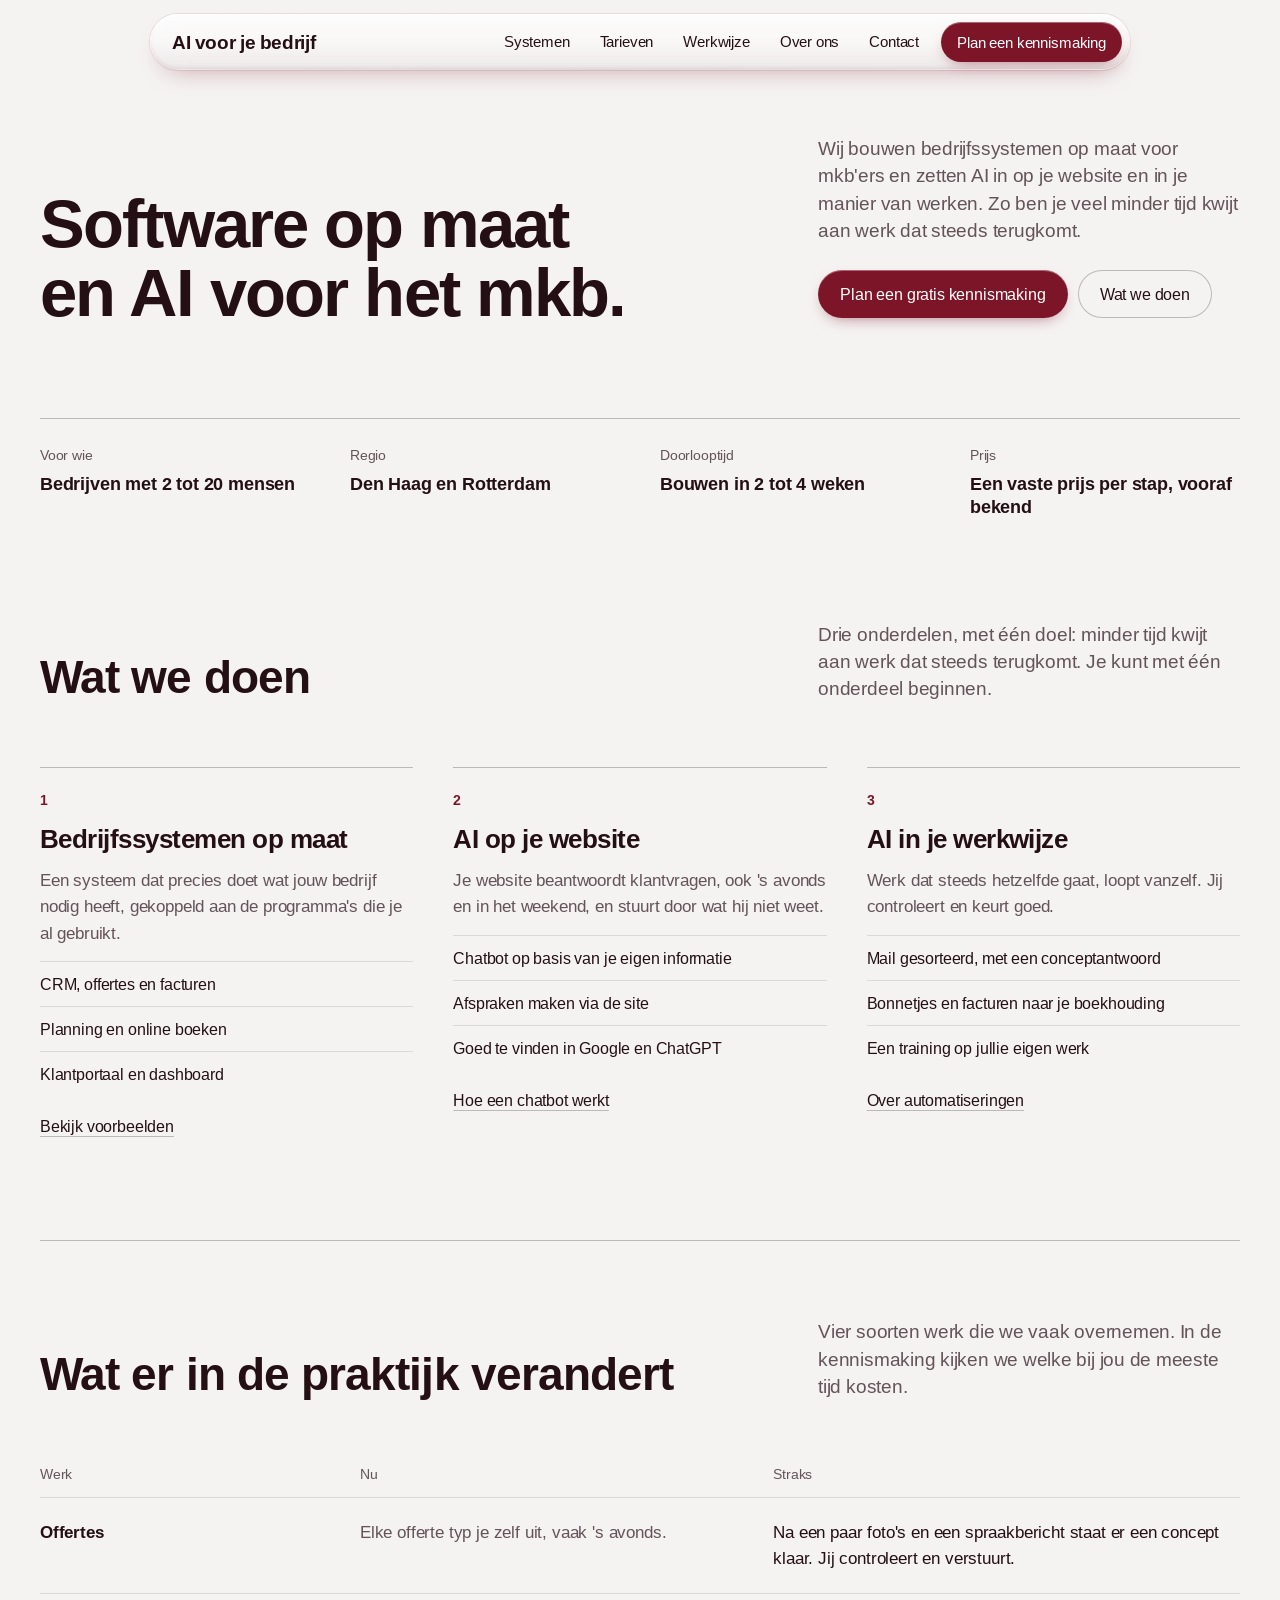
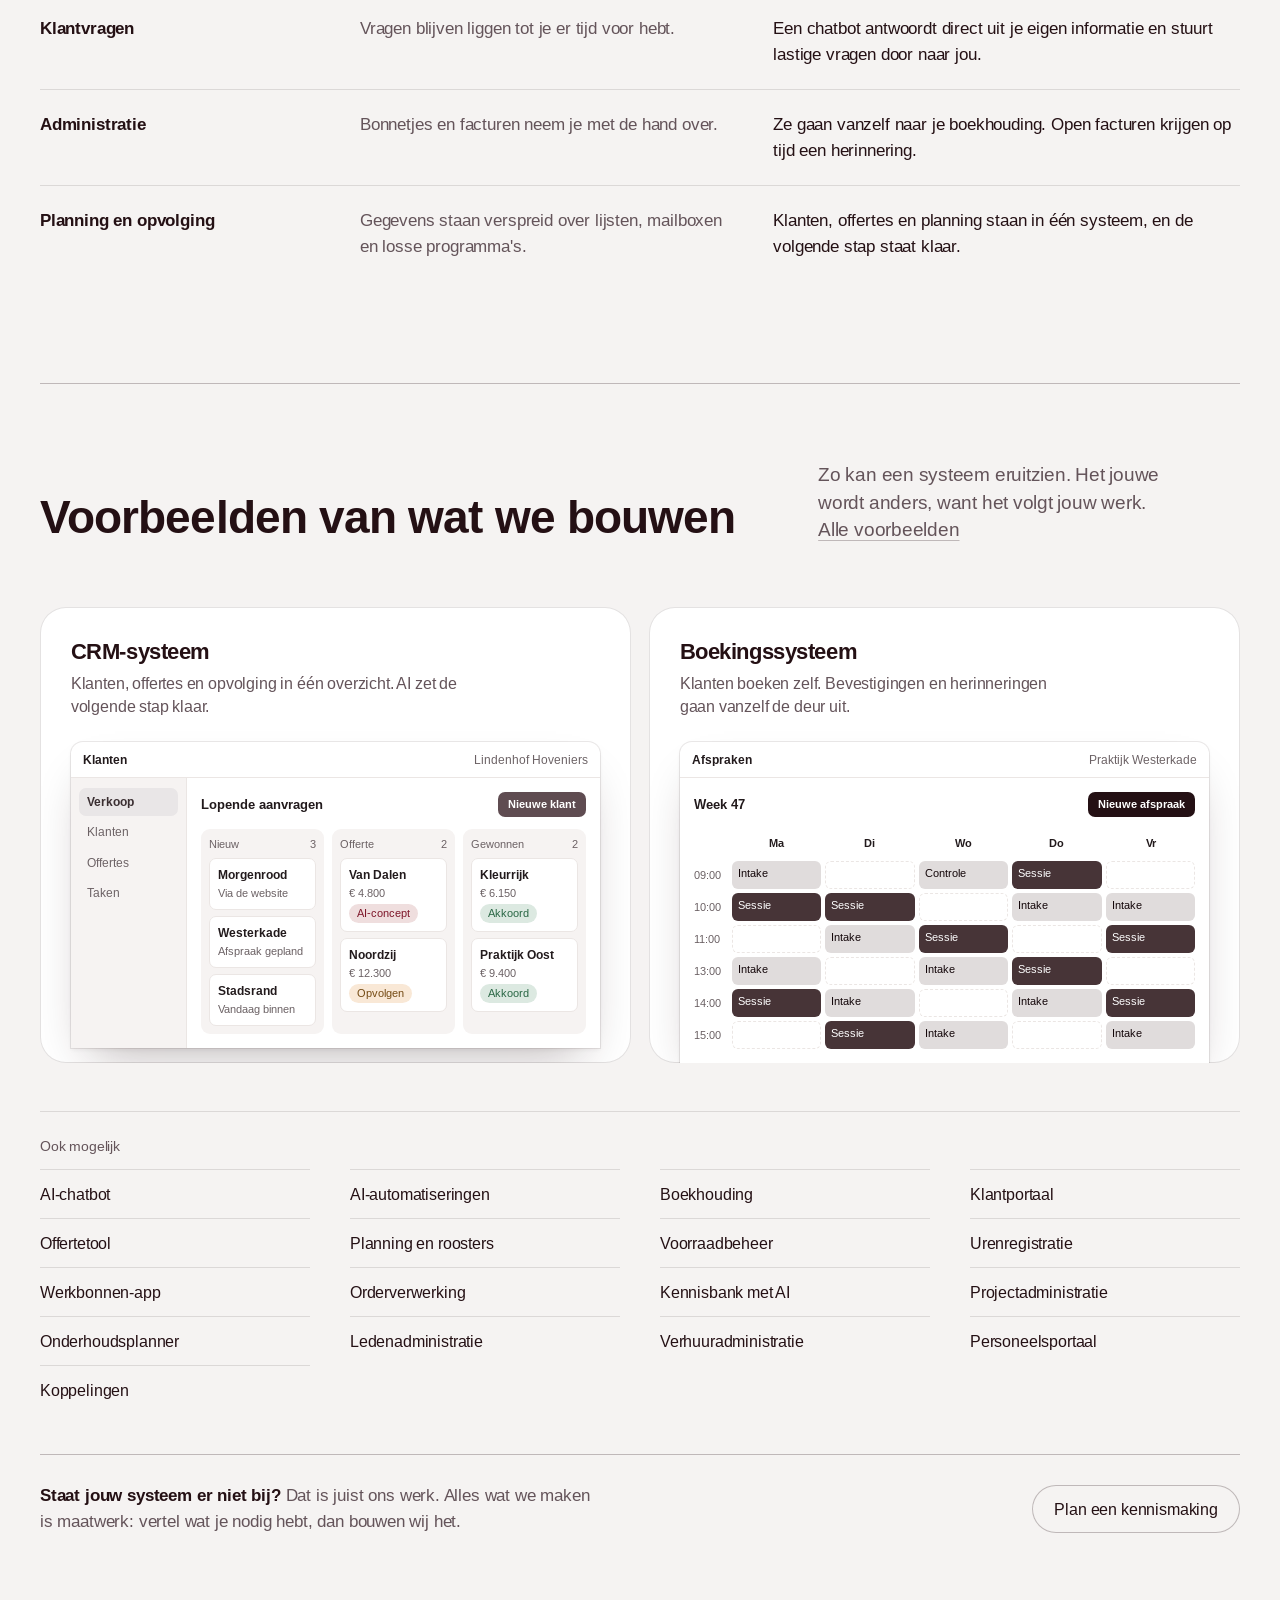
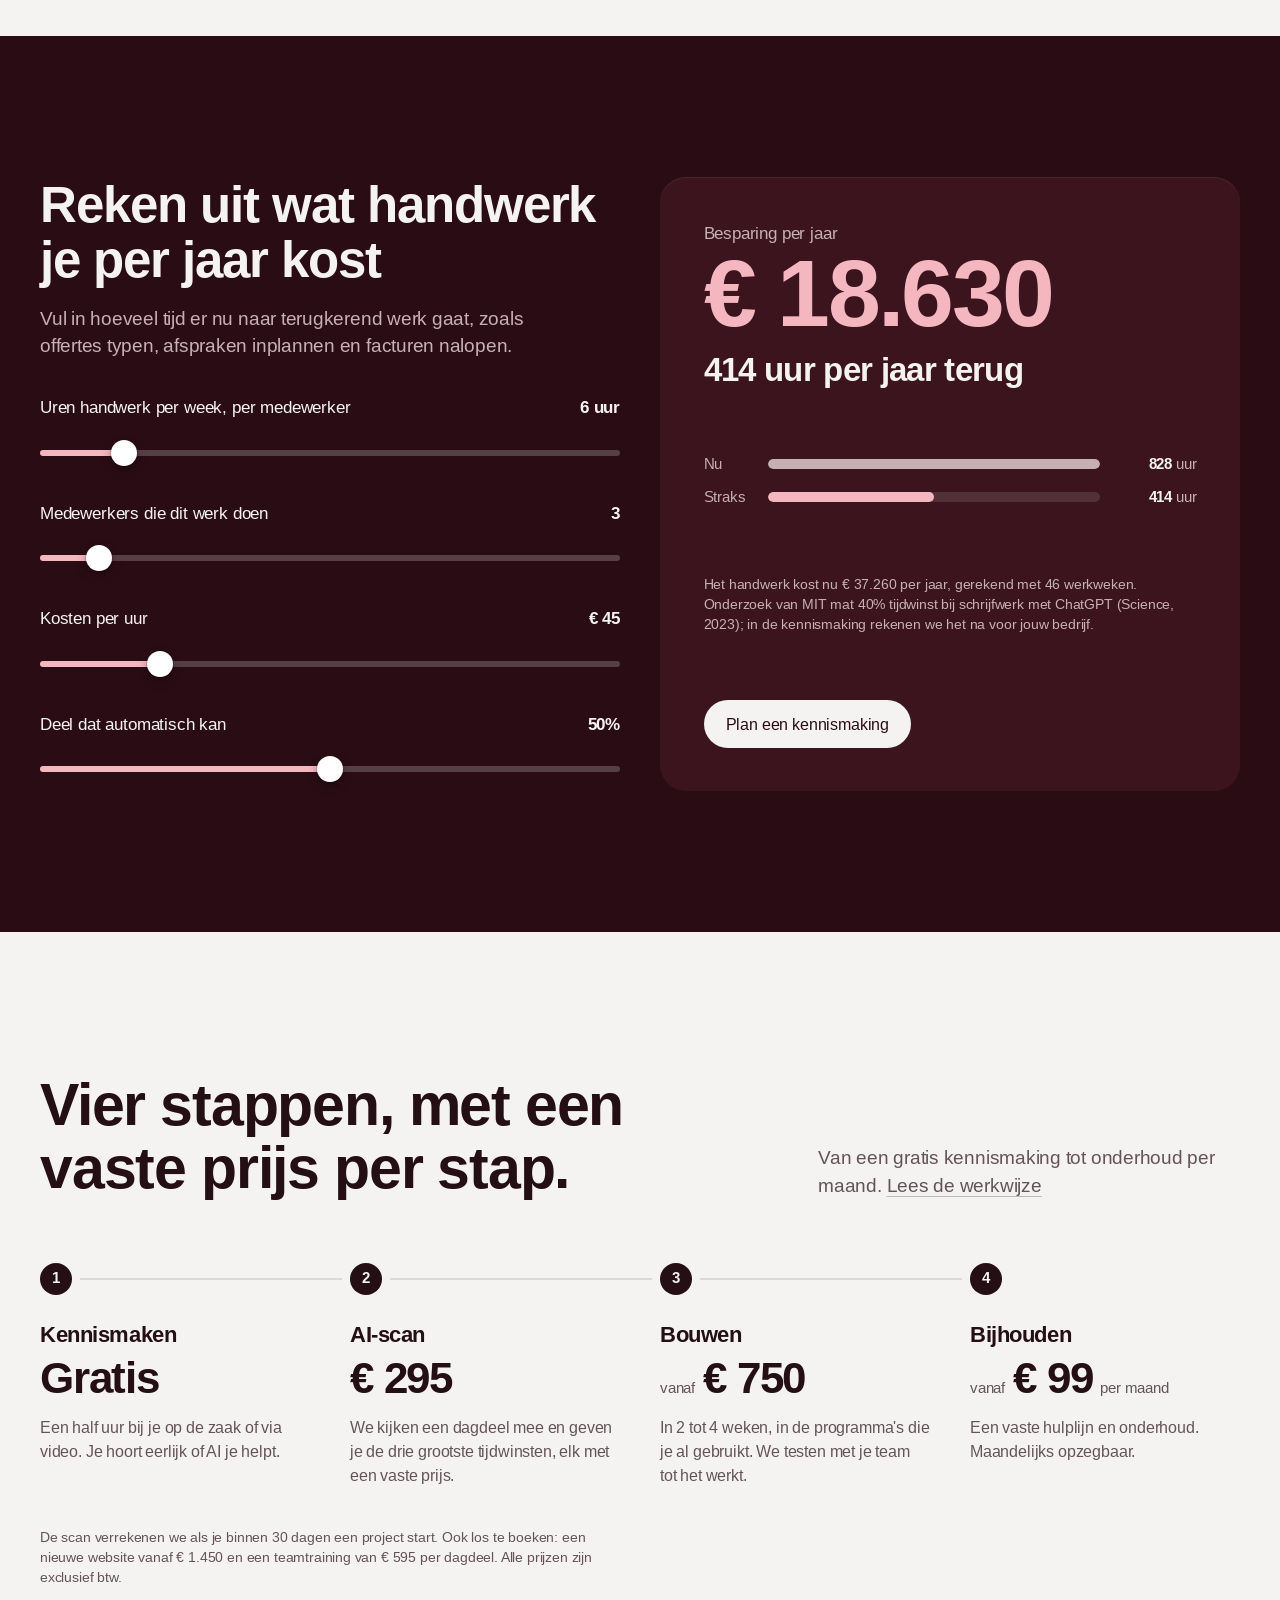
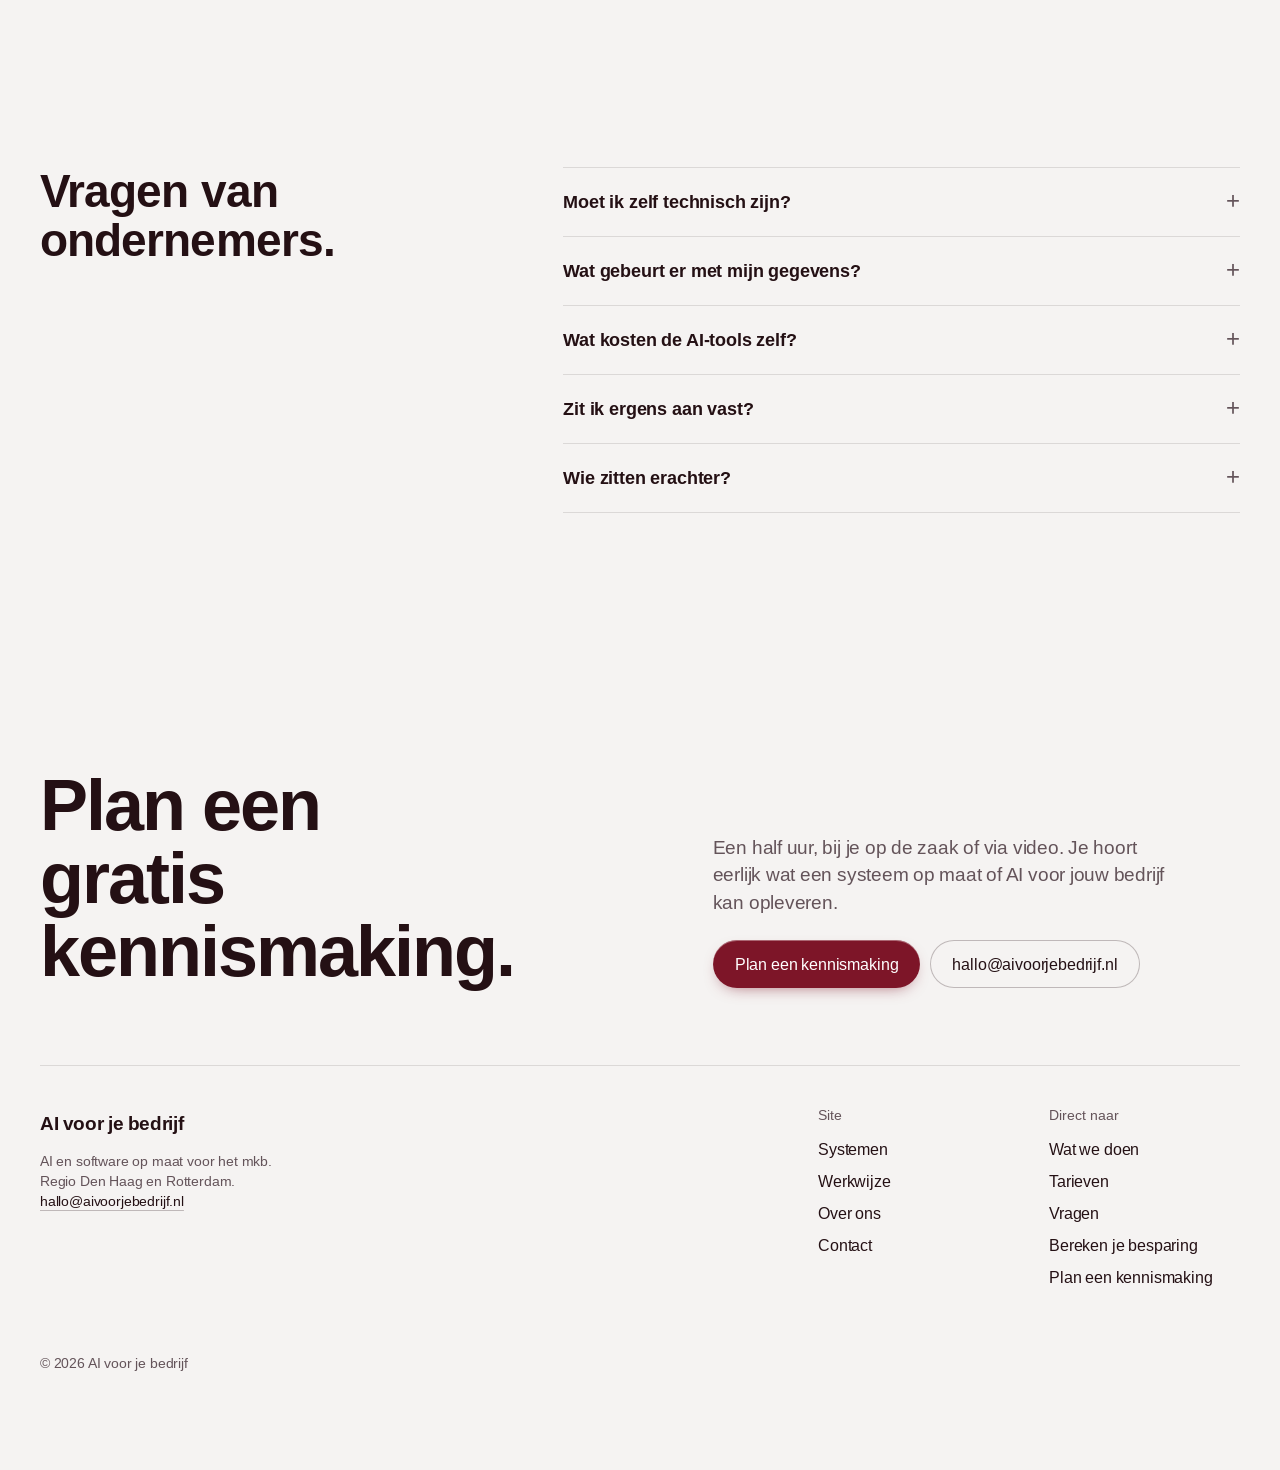
==== commit 53bf66b4: "Rustigere en informatievere landingspagina Co-Authored-By: Claude Fable 5.2 <noreply@anthropic.com>" ====
--- a/index.html
+++ b/index.html
@@ -9,7 +9,8 @@
 <meta property="og:title" content="AI voor je bedrijf | Software op maat en AI voor het mkb">
 <meta property="og:description" content="Wij bouwen bedrijfssystemen op maat voor mkb'ers en zetten AI in op je website en in je manier van werken, zodat je veel minder tijd kwijt bent aan terugkerend werk. Regio Den Haag en Rotterdam.">
 <meta name="theme-color" content="#f5f3f2">
-<meta name="robots" content="noindex">
+<link rel="canonical" href="https://aivoorjebedrijf.nl/">
+<meta property="og:url" content="https://aivoorjebedrijf.nl/">
 <meta property="og:site_name" content="AI voor je bedrijf">
 <meta property="og:locale" content="nl_NL">
 <meta property="og:image" content="https://aivoorjebedrijf.nl/og.png">
@@ -33,7 +34,7 @@
 </header>
 
 <main id="inhoud">
-<section class="hero" aria-labelledby="hero-h">
+<section class="hero hero--plain" aria-labelledby="hero-h">
   <div class="wrap hero__top">
     <h1 class="display" id="hero-h">Software op maat en AI voor het mkb.</h1>
     <div class="hero__copy">
@@ -41,57 +42,76 @@
       <div class="hero__actions"><a class="btn btn--primary" href="contact.html">Plan een gratis kennismaking</a><a class="btn btn--ghost" href="#wat">Wat we doen</a></div>
     </div>
   </div>
-  <div class="wall wall--still" aria-hidden="true">
-    <div class="wall__row wall__row--a"><div class="win win--navy" role="img" aria-label="Voorbeeld van voorraadbeheer met artikelen, voorraadniveau en status"><div class="win__bar"><span>Voorraad</span><em>Bakkerij Morgenrood</em></div><div class="win__body"><div class="win__side"><span class="on">Artikelen</span><span>Bestellingen</span><span>Leveranciers</span><span>Tellingen</span></div><div class="win__main"><div class="win__h"><span>Grondstoffen</span><span class="chip chip--warn">2 bijna op</span></div><div><div class="row row--head" style="--cols: minmax(0, 1fr) 72px 84px"><span>Artikel</span><span>Voorraad</span><span>Status</span></div><div class="row" style="--cols: minmax(0, 1fr) 72px 84px"><span>Bloem T65</span><span><span class="meter" style="--v: 82%"></span></span><span><span class="chip chip--ok">Op peil</span></span></div><div class="row" style="--cols: minmax(0, 1fr) 72px 84px"><span>Roomboter</span><span><span class="meter" style="--v: 24%"></span></span><span><span class="chip chip--accent">Bijbesteld</span></span></div><div class="row" style="--cols: minmax(0, 1fr) 72px 84px"><span>Verse gist</span><span><span class="meter" style="--v: 55%"></span></span><span><span class="chip chip--ok">Op peil</span></span></div><div class="row" style="--cols: minmax(0, 1fr) 72px 84px"><span>Amandelen</span><span><span class="meter" style="--v: 12%"></span></span><span><span class="chip chip--warn">Bijna op</span></span></div><div class="row" style="--cols: minmax(0, 1fr) 72px 84px"><span>Suiker</span><span><span class="meter" style="--v: 68%"></span></span><span><span class="chip chip--ok">Op peil</span></span></div></div></div></div></div><div class="win win--bare" role="img" aria-label="Voorbeeld van een werkbon met een afvinklijst en een vak voor de handtekening"><div class="win__bar"><span>Werkbon 2291</span><em>Garage Stadsrand</em></div><div class="win__body"><div class="win__side"><span class="on">Werkbon</span><span>Onderdelen</span><span>Foto's</span><span>Historie</span></div><div class="win__main"><div class="win__h"><span>APK en kleine beurt</span><span class="chip chip--accent">In uitvoering</span></div><div class="ticks"><div class="tickrow"><i class="tick on"></i><span>Olie en filter vervangen</span></div><div class="tickrow"><i class="tick on"></i><span>Remmen gecontroleerd</span></div><div class="tickrow"><i class="tick on"></i><span>Banden op spanning</span></div><div class="tickrow"><i class="tick"></i><span>Proefrit</span></div></div><div class="sign"><small>Handtekening klant</small></div></div></div></div><div class="win win--dark" data-dark role="img" aria-label="Voorbeeld van een planbord met klussen per monteur over de dag"><div class="win__bar"><span>Planning</span><em>Noordzij Installaties</em></div><div class="win__body"><div class="win__side"><span class="on">Vandaag</span><span>Monteurs</span><span>Klussen</span><span>Bussen</span></div><div class="win__main"><div class="win__h"><span>Dinsdag 18 november</span><span class="win__btn">Nieuwe klus</span></div><div class="plan"><span></span><b>8</b><b>9</b><b>10</b><b>11</b><b>12</b><b>13</b><b>14</b><b>15</b><span>Sem</span><div class="job" style="--a: 2; --b: 5">Ketel</div><div class="job job--b" style="--a: 6; --b: 9">Service</div><span>Noor</span><div class="job job--b" style="--a: 2; --b: 4">Storing</div><div class="job" style="--a: 4; --b: 7">Warmtepomp</div><div class="job" style="--a: 8; --b: 10">Keuring</div><span>Daan</span><div class="job" style="--a: 3; --b: 6">Vloer</div><div class="job job--b" style="--a: 7; --b: 10">Ketel</div><span>Lotte</span><div class="job job--b" style="--a: 2; --b: 6">Warmtepomp</div><div class="job" style="--a: 7; --b: 9">Service</div></div></div></div></div><div class="win win--teal win--bare" role="img" aria-label="Voorbeeld van een kennisbank met AI die een vraag beantwoordt uit eigen documenten"><div class="win__bar"><span>Kennisbank</span><em>Garage Stadsrand</em></div><div class="win__body"><div class="win__side"><span class="on">Vraag</span><span>Documenten</span><span>Handboeken</span><span>Bronnen</span></div><div class="win__main"><div class="msgs"><p class="msg msg--me">Hoe lang is de garantie op een distributieriem?</p><p class="msg">Twee jaar of 40.000 kilometer, volgens onze garantievoorwaarden.</p><div class="msg__acts"><span class="chip chip--accent">Bron: garantievoorwaarden</span><span class="chip">Open document</span></div><p class="msg msg--me">En op remblokken?</p><p class="msg">Eén jaar, zonder kilometergrens.</p></div></div></div></div><div class="win win--navy" role="img" aria-label="Voorbeeld van orderverwerking met bestellingen uit e-mail en webshop"><div class="win__bar"><span>Bestellingen</span><em>Bakkerij Morgenrood</em></div><div class="win__body"><div class="win__side"><span class="on">Morgen</span><span>Klanten</span><span>Producten</span><span>Routes</span></div><div class="win__main"><div class="win__h"><span>Voor morgen</span><span class="win__btn">Nieuwe order</span></div><div><div class="row row--head" style="--cols: minmax(0, 1fr) 80px 84px"><span>Klant</span><span>Order</span><span>Status</span></div><div class="row" style="--cols: minmax(0, 1fr) 80px 84px"><span>Lunchroom Zuid</span><span>40 broodjes</span><span><span class="chip chip--accent">Uit e-mail</span></span></div><div class="row" style="--cols: minmax(0, 1fr) 80px 84px"><span>Hotel Havenzicht</span><span>12 taarten</span><span><span class="chip chip--ok">Bevestigd</span></span></div><div class="row" style="--cols: minmax(0, 1fr) 80px 84px"><span>Kantine Noord</span><span>80 broodjes</span><span><span class="chip">Webshop</span></span></div><div class="row" style="--cols: minmax(0, 1fr) 80px 84px"><span>Brasserie Plein</span><span>25 broden</span><span><span class="chip chip--ok">Bevestigd</span></span></div><div class="row" style="--cols: minmax(0, 1fr) 80px 84px"><span>Zorghuis Oost</span><span>60 broodjes</span><span><span class="chip chip--accent">Uit e-mail</span></span></div></div></div></div></div></div>
+  <div class="wrap">
+    <dl class="facts">
+      <div><dt>Voor wie</dt><dd>Bedrijven met 2 tot 20 mensen</dd></div>
+      <div><dt>Regio</dt><dd>Den Haag en Rotterdam</dd></div>
+      <div><dt>Doorlooptijd</dt><dd>Bouwen in 2 tot 4 weken</dd></div>
+      <div><dt>Prijs</dt><dd>Een vaste prijs per stap, vooraf bekend</dd></div>
+    </dl>
   </div>
 </section>
 
-<section class="sec" id="wat" aria-labelledby="wat-h">
+<section class="sec sec--calm" id="wat" aria-labelledby="wat-h">
   <div class="wrap">
     <div class="sec__head sec__head--split">
       <h2 id="wat-h">Wat we doen</h2>
-      <p class="lead">Voor bedrijven met 2 tot 20 mensen. Drie onderdelen, met één doel: minder tijd kwijt aan werk dat steeds terugkomt.</p>
+      <p class="lead">Drie onderdelen, met één doel: minder tijd kwijt aan werk dat steeds terugkomt. Je kunt met één onderdeel beginnen.</p>
     </div>
     <ol class="pillars">
       <li>
         <span class="pillars__n">1</span>
         <h3>Bedrijfssystemen op maat</h3>
-        <p>Een systeem dat precies doet wat jouw bedrijf nodig heeft. Denk aan een CRM, planning, boekingen, offertes, een klantportaal of een dashboard, gekoppeld aan de programma's die je al gebruikt.</p>
+        <p>Een systeem dat precies doet wat jouw bedrijf nodig heeft, gekoppeld aan de programma's die je al gebruikt.</p>
+        <ul class="pillars__list"><li>CRM, offertes en facturen</li><li>Planning en online boeken</li><li>Klantportaal en dashboard</li></ul>
         <a class="link" href="systemen.html">Bekijk voorbeelden</a>
       </li>
       <li>
         <span class="pillars__n">2</span>
         <h3>AI op je website</h3>
-        <p>Een chatbot die klantvragen beantwoordt, ook 's avonds en in het weekend, en doorstuurt wat hij niet weet. Je site is snel en goed te vinden in Google en ChatGPT.</p>
+        <p>Je website beantwoordt klantvragen, ook 's avonds en in het weekend, en stuurt door wat hij niet weet.</p>
+        <ul class="pillars__list"><li>Chatbot op basis van je eigen informatie</li><li>Afspraken maken via de site</li><li>Goed te vinden in Google en ChatGPT</li></ul>
         <a class="link" href="systemen.html#chatbot">Hoe een chatbot werkt</a>
       </li>
       <li>
         <span class="pillars__n">3</span>
         <h3>AI in je werkwijze</h3>
-        <p>Mail komt gesorteerd binnen met een conceptantwoord. Een offerte staat klaar na een paar foto's en een spraakbericht. Bonnetjes en facturen gaan vanzelf naar je boekhouding. Je team krijgt een training op jullie eigen werk.</p>
+        <p>Werk dat steeds hetzelfde gaat, loopt vanzelf. Jij controleert en keurt goed.</p>
+        <ul class="pillars__list"><li>Mail gesorteerd, met een conceptantwoord</li><li>Bonnetjes en facturen naar je boekhouding</li><li>Een training op jullie eigen werk</li></ul>
         <a class="link" href="systemen.html#automatiseringen">Over automatiseringen</a>
       </li>
     </ol>
   </div>
 </section>
 
-<section class="sec sec--top0" id="voorbeelden" aria-labelledby="voorbeelden-h">
+<section class="sec sec--calm sec--line" id="praktijk" aria-labelledby="praktijk-h">
   <div class="wrap">
-    <div class="sec__head">
+    <div class="sec__head sec__head--split">
+      <h2 id="praktijk-h">Wat er in de praktijk verandert</h2>
+      <p class="lead">Vier soorten werk die we vaak overnemen. In de kennismaking kijken we welke bij jou de meeste tijd kosten.</p>
+    </div>
+    <div class="cmpt" role="table" aria-label="Werk nu en met een systeem op maat">
+      <div class="cmpt__row cmpt__row--head" role="row"><span role="columnheader">Werk</span><span role="columnheader">Nu</span><span role="columnheader">Straks</span></div>
+      <div class="cmpt__row" role="row"><b role="cell">Offertes</b><span role="cell" data-l="Nu">Elke offerte typ je zelf uit, vaak 's avonds.</span><span role="cell" data-l="Straks">Na een paar foto's en een spraakbericht staat er een concept klaar. Jij controleert en verstuurt.</span></div>
+      <div class="cmpt__row" role="row"><b role="cell">Klantvragen</b><span role="cell" data-l="Nu">Vragen blijven liggen tot je er tijd voor hebt.</span><span role="cell" data-l="Straks">Een chatbot antwoordt direct uit je eigen informatie en stuurt lastige vragen door naar jou.</span></div>
+      <div class="cmpt__row" role="row"><b role="cell">Administratie</b><span role="cell" data-l="Nu">Bonnetjes en facturen neem je met de hand over.</span><span role="cell" data-l="Straks">Ze gaan vanzelf naar je boekhouding. Open facturen krijgen op tijd een herinnering.</span></div>
+      <div class="cmpt__row" role="row"><b role="cell">Planning en opvolging</b><span role="cell" data-l="Nu">Gegevens staan verspreid over lijsten, mailboxen en losse programma's.</span><span role="cell" data-l="Straks">Klanten, offertes en planning staan in één systeem, en de volgende stap staat klaar.</span></div>
+    </div>
+  </div>
+</section>
+
+<section class="sec sec--calm sec--line" id="voorbeelden" aria-labelledby="voorbeelden-h">
+  <div class="wrap">
+    <div class="sec__head sec__head--split">
       <h2 id="voorbeelden-h">Voorbeelden van wat we bouwen</h2>
-      <p class="lead">Zo kan een systeem eruitzien. Het jouwe wordt anders, want het volgt jouw werk.</p>
+      <p class="lead">Zo kan een systeem eruitzien. Het jouwe wordt anders, want het volgt jouw werk. <a class="link" href="systemen.html">Alle voorbeelden</a></p>
     </div>
-    <div class="bento">
-      <article class="cell cell--wide" style="--span: 7"><div class="cell__text"><h3>CRM-systeem</h3><p>Klanten, offertes en opvolging in één overzicht. AI zet de volgende stap klaar.</p></div><div class="win win--navy" role="img" aria-label="Voorbeeld van een CRM-systeem met aanvragen in drie kolommen: nieuw, offerte en gewonnen"><div class="win__bar"><span>Klanten</span><em>Lindenhof Hoveniers</em></div><div class="win__body"><div class="win__side"><span class="on">Verkoop</span><span>Klanten</span><span>Offertes</span><span>Taken</span></div><div class="win__main"><div class="win__h"><span>Lopende aanvragen</span><span class="win__btn">Nieuwe klant</span></div><div class="cols3"><div class="col"><small><span>Nieuw</span><span>3</span></small><div class="card"><b>Morgenrood</b><small class="num">Via de website</small></div><div class="card"><b>Westerkade</b><small class="num">Afspraak gepland</small></div><div class="card"><b>Stadsrand</b><small class="num">Vandaag binnen</small></div></div><div class="col"><small><span>Offerte</span><span>2</span></small><div class="card"><b>Van Dalen</b><small class="num">€ 4.800</small><span><span class="chip chip--accent">AI-concept</span></span></div><div class="card"><b>Noordzij</b><small class="num">€ 12.300</small><span><span class="chip chip--warn">Opvolgen</span></span></div></div><div class="col"><small><span>Gewonnen</span><span>2</span></small><div class="card"><b>Kleurrijk</b><small class="num">€ 6.150</small><span><span class="chip chip--ok">Akkoord</span></span></div><div class="card"><b>Praktijk Oost</b><small class="num">€ 9.400</small><span><span class="chip chip--ok">Akkoord</span></span></div></div></div></div></div></div></article>
-      <article class="cell cell--paper" style="--span: 5"><div class="cell__text"><h3>Boekingssysteem</h3><p>Klanten boeken zelf. Bevestigingen en herinneringen gaan vanzelf de deur uit.</p></div><div class="win win--teal win--bare" role="img" aria-label="Voorbeeld van een boekingssysteem met een weekagenda van maandag tot en met vrijdag"><div class="win__bar"><span>Afspraken</span><em>Praktijk Westerkade</em></div><div class="win__body"><div class="win__side"><span class="on">Agenda</span><span>Diensten</span><span>Klanten</span><span>Berichten</span></div><div class="win__main"><div class="win__h"><span>Week 47</span><span class="win__btn">Nieuwe afspraak</span></div><div class="cal"><span></span><b>Ma</b><b>Di</b><b>Wo</b><b>Do</b><b>Vr</b><span>09:00</span><div class="slot">Intake</div><div class="free"></div><div class="slot">Controle</div><div class="slot slot--b">Sessie</div><div class="free"></div><span>10:00</span><div class="slot slot--b">Sessie</div><div class="slot slot--b">Sessie</div><div class="free"></div><div class="slot">Intake</div><div class="slot">Intake</div><span>11:00</span><div class="free"></div><div class="slot">Intake</div><div class="slot slot--b">Sessie</div><div class="free"></div><div class="slot slot--b">Sessie</div><span>13:00</span><div class="slot">Intake</div><div class="free"></div><div class="slot">Intake</div><div class="slot slot--b">Sessie</div><div class="free"></div><span>14:00</span><div class="slot slot--b">Sessie</div><div class="slot">Intake</div><div class="free"></div><div class="slot">Intake</div><div class="slot slot--b">Sessie</div><span>15:00</span><div class="free"></div><div class="slot slot--b">Sessie</div><div class="slot">Intake</div><div class="free"></div><div class="slot">Intake</div></div></div></div></div></article>
-      <article class="cell cell--wide cell--ink" style="--span: 8" data-dark><div class="cell__text"><h3>Dashboard</h3><p>De cijfers uit al je systemen op één scherm, bijgewerkt terwijl je werkt.</p></div><div class="win win--dark" data-dark role="img" aria-label="Voorbeeld van een dashboard met omzet, open offertes, boekingen en recente activiteit"><div class="win__bar"><span>Overzicht</span><em>Vandaag</em></div><div class="win__body"><div class="win__side"><span class="on">Overzicht</span><span>Klanten</span><span>Boekingen</span><span>Facturen</span><span>Rapporten</span></div><div class="win__main"><div class="kpis"><div class="kpi"><small>Omzet</small><b>€ 48.250</b></div><div class="kpi"><small>Offertes</small><b>9</b></div><div class="kpi"><small>Boekingen</small><b>63</b></div></div><div class="win__h"><span>Omzet per maand</span><span class="chip">Dit jaar</span></div><div class="bars" aria-hidden="true"><i style="--v: 52%; --i: 0"></i><i style="--v: 48%; --i: 1"></i><i style="--v: 61%; --i: 2"></i><i style="--v: 57%; --i: 3"></i><i style="--v: 70%; --i: 4"></i><i style="--v: 66%; --i: 5"></i><i style="--v: 74%; --i: 6"></i><i style="--v: 69%; --i: 7"></i><i style="--v: 82%; --i: 8"></i><i style="--v: 77%; --i: 9"></i><i style="--v: 88%; --i: 10"></i><i class="on" style="--v: 96%; --i: 11"></i></div><div><div class="row" style="--cols: minmax(0, 1fr) auto"><span>Herinnering verstuurd aan Noordzij</span><span><span class="chip chip--accent">AI</span></span></div><div class="row" style="--cols: minmax(0, 1fr) auto"><span>Werkbon 2291 afgerond</span><span><span class="chip chip--ok">Klaar</span></span></div><div class="row" style="--cols: minmax(0, 1fr) auto"><span>3 nieuwe aanvragen via de website</span><span><span class="chip">Nieuw</span></span></div><div class="row" style="--cols: minmax(0, 1fr) auto"><span>Voorraad roomboter bijbesteld</span><span><span class="chip chip--accent">AI</span></span></div></div></div></div></div></article>
-      <article class="cell cell--ask" style="--span: 4" data-accent>
-        <div class="cell__text"><h3>Staat jouw systeem er niet bij?</h3><p>Dat is juist ons werk. Vertel wat je nodig hebt, dan bouwen wij het.</p></div>
-        <ul class="asks"><li>Een app voor werkbonnen</li><li>Ledenadministratie met incasso</li><li>Een kennisbank die vragen beantwoordt</li></ul>
-        <div><a class="btn btn--ink" href="contact.html">Plan een kennismaking<svg class="arr" viewBox="0 0 16 16" aria-hidden="true"><path d="M3 8h9M8.5 4.5 12 8l-3.5 3.5" fill="none" stroke="currentColor" stroke-width="1.8" stroke-linecap="round" stroke-linejoin="round"/></svg></a></div>
-      </article>
+    <div class="bento bento--calm">
+      <article class="cell cell--paper" style="--span: 6"><div class="cell__text"><h3>CRM-systeem</h3><p>Klanten, offertes en opvolging in één overzicht. AI zet de volgende stap klaar.</p></div><div class="win win--navy" role="img" aria-label="Voorbeeld van een CRM-systeem met aanvragen in drie kolommen: nieuw, offerte en gewonnen"><div class="win__bar"><span>Klanten</span><em>Lindenhof Hoveniers</em></div><div class="win__body"><div class="win__side"><span class="on">Verkoop</span><span>Klanten</span><span>Offertes</span><span>Taken</span></div><div class="win__main"><div class="win__h"><span>Lopende aanvragen</span><span class="win__btn">Nieuwe klant</span></div><div class="cols3"><div class="col"><small><span>Nieuw</span><span>3</span></small><div class="card"><b>Morgenrood</b><small class="num">Via de website</small></div><div class="card"><b>Westerkade</b><small class="num">Afspraak gepland</small></div><div class="card"><b>Stadsrand</b><small class="num">Vandaag binnen</small></div></div><div class="col"><small><span>Offerte</span><span>2</span></small><div class="card"><b>Van Dalen</b><small class="num">€ 4.800</small><span><span class="chip chip--accent">AI-concept</span></span></div><div class="card"><b>Noordzij</b><small class="num">€ 12.300</small><span><span class="chip chip--warn">Opvolgen</span></span></div></div><div class="col"><small><span>Gewonnen</span><span>2</span></small><div class="card"><b>Kleurrijk</b><small class="num">€ 6.150</small><span><span class="chip chip--ok">Akkoord</span></span></div><div class="card"><b>Praktijk Oost</b><small class="num">€ 9.400</small><span><span class="chip chip--ok">Akkoord</span></span></div></div></div></div></div></div></article>
+      <article class="cell cell--paper" style="--span: 6"><div class="cell__text"><h3>Boekingssysteem</h3><p>Klanten boeken zelf. Bevestigingen en herinneringen gaan vanzelf de deur uit.</p></div><div class="win win--teal win--bare" role="img" aria-label="Voorbeeld van een boekingssysteem met een weekagenda van maandag tot en met vrijdag"><div class="win__bar"><span>Afspraken</span><em>Praktijk Westerkade</em></div><div class="win__body"><div class="win__side"><span class="on">Agenda</span><span>Diensten</span><span>Klanten</span><span>Berichten</span></div><div class="win__main"><div class="win__h"><span>Week 47</span><span class="win__btn">Nieuwe afspraak</span></div><div class="cal"><span></span><b>Ma</b><b>Di</b><b>Wo</b><b>Do</b><b>Vr</b><span>09:00</span><div class="slot">Intake</div><div class="free"></div><div class="slot">Controle</div><div class="slot slot--b">Sessie</div><div class="free"></div><span>10:00</span><div class="slot slot--b">Sessie</div><div class="slot slot--b">Sessie</div><div class="free"></div><div class="slot">Intake</div><div class="slot">Intake</div><span>11:00</span><div class="free"></div><div class="slot">Intake</div><div class="slot slot--b">Sessie</div><div class="free"></div><div class="slot slot--b">Sessie</div><span>13:00</span><div class="slot">Intake</div><div class="free"></div><div class="slot">Intake</div><div class="slot slot--b">Sessie</div><div class="free"></div><span>14:00</span><div class="slot slot--b">Sessie</div><div class="slot">Intake</div><div class="free"></div><div class="slot">Intake</div><div class="slot slot--b">Sessie</div><span>15:00</span><div class="free"></div><div class="slot slot--b">Sessie</div><div class="slot">Intake</div><div class="free"></div><div class="slot">Intake</div></div></div></div></div></article>
     </div>
     <div class="more"><p class="kicker">Ook mogelijk</p><ul><li>AI-chatbot</li><li>AI-automatiseringen</li><li>Boekhouding</li><li>Klantportaal</li><li>Offertetool</li><li>Planning en roosters</li><li>Voorraadbeheer</li><li>Urenregistratie</li><li>Werkbonnen-app</li><li>Orderverwerking</li><li>Kennisbank met AI</li><li>Projectadministratie</li><li>Onderhoudsplanner</li><li>Ledenadministratie</li><li>Verhuuradministratie</li><li>Personeelsportaal</li><li>Koppelingen</li></ul></div>
+    <div class="askrow"><p><b>Staat jouw systeem er niet bij?</b> Dat is juist ons werk. Alles wat we maken is maatwerk: vertel wat je nodig hebt, dan bouwen wij het.</p><a class="btn btn--ghost" href="contact.html">Plan een kennismaking</a></div>
   </div>
 </section>
 
--- a/css/site.css
+++ b/css/site.css
@@ -859,3 +859,43 @@
   .hero .display { font-size: 46px; }
   .close__side .hero__actions .btn { flex: 1 1 100%; }
 }
+/* ===== professional landing ===== */
+/* hero: text and four facts, no screens */
+.hero--plain { padding-bottom: 0; }
+.hero--plain .display { font-size: clamp(40px, 5.2vw, 78px); line-height: 1.04; }
+.facts { display: grid; grid-template-columns: repeat(4, minmax(0, 1fr)); gap: var(--gutter); margin: clamp(56px, 7vw, 96px) 0 0; padding: 26px 0 0; border-top: 1px solid var(--line-strong); }
+.facts div { display: grid; gap: 6px; align-content: start; }
+.facts dt { font-size: 14px; color: var(--muted); }
+.facts dd { margin: 0; font-size: 18px; font-weight: 600; line-height: 1.3; }
+
+/* quieter section rhythm and headings on the home page */
+.sec--calm { padding-block: clamp(72px, 8vw, 120px); }
+.sec--calm h2 { font-size: clamp(32px, 3.6vw, 52px); line-height: 1.08; }
+.sec--line > .wrap { border-top: 1px solid var(--line-strong); padding-top: clamp(56px, 6vw, 88px); }
+.sec--line { padding-top: 0; }
+.pillars__list { display: grid; gap: 0; margin: 0; padding: 0; list-style: none; }
+.pillars__list li { display: block; padding: 10px 0; border-top: 1px solid var(--line); font-size: 16px; font-weight: 500; }
+
+/* now and later, as a plain table */
+.cmpt { display: grid; }
+.cmpt__row { display: grid; grid-template-columns: minmax(0, 3fr) minmax(0, 4fr) minmax(0, 5fr); gap: var(--gutter); padding: 22px 0; border-top: 1px solid var(--line); font-size: 17px; line-height: 1.5; }
+.cmpt__row--head { padding: 0 0 12px; border-top: 0; font-size: 14px; color: var(--muted); }
+.cmpt__row b { font-weight: 600; }
+.cmpt__row span:nth-child(2) { color: var(--muted); }
+
+/* two examples, same quiet surface */
+.bento--calm .cell { min-height: 0; }
+.askrow { display: flex; flex-wrap: wrap; align-items: center; justify-content: space-between; gap: 20px 40px; margin-top: 40px; padding-top: 28px; border-top: 1px solid var(--line-strong); }
+.askrow p { max-width: 62ch; font-size: 17px; line-height: 1.5; color: var(--muted); }
+.askrow p b { color: var(--ink); font-weight: 600; }
+
+@media (max-width: 1023px) {
+  .facts { grid-template-columns: repeat(2, minmax(0, 1fr)); row-gap: 28px; }
+}
+@media (max-width: 767px) {
+  .cmpt__row--head { display: none; }
+  .cmpt__row { grid-template-columns: minmax(0, 1fr); gap: 10px; }
+  .cmpt__row span::before { content: attr(data-l); display: block; font-size: 13px; color: var(--muted); margin-bottom: 2px; }
+  .cmpt__row span:nth-child(3) { color: var(--ink); }
+  .hero--plain .display { font-size: 40px; }
+}
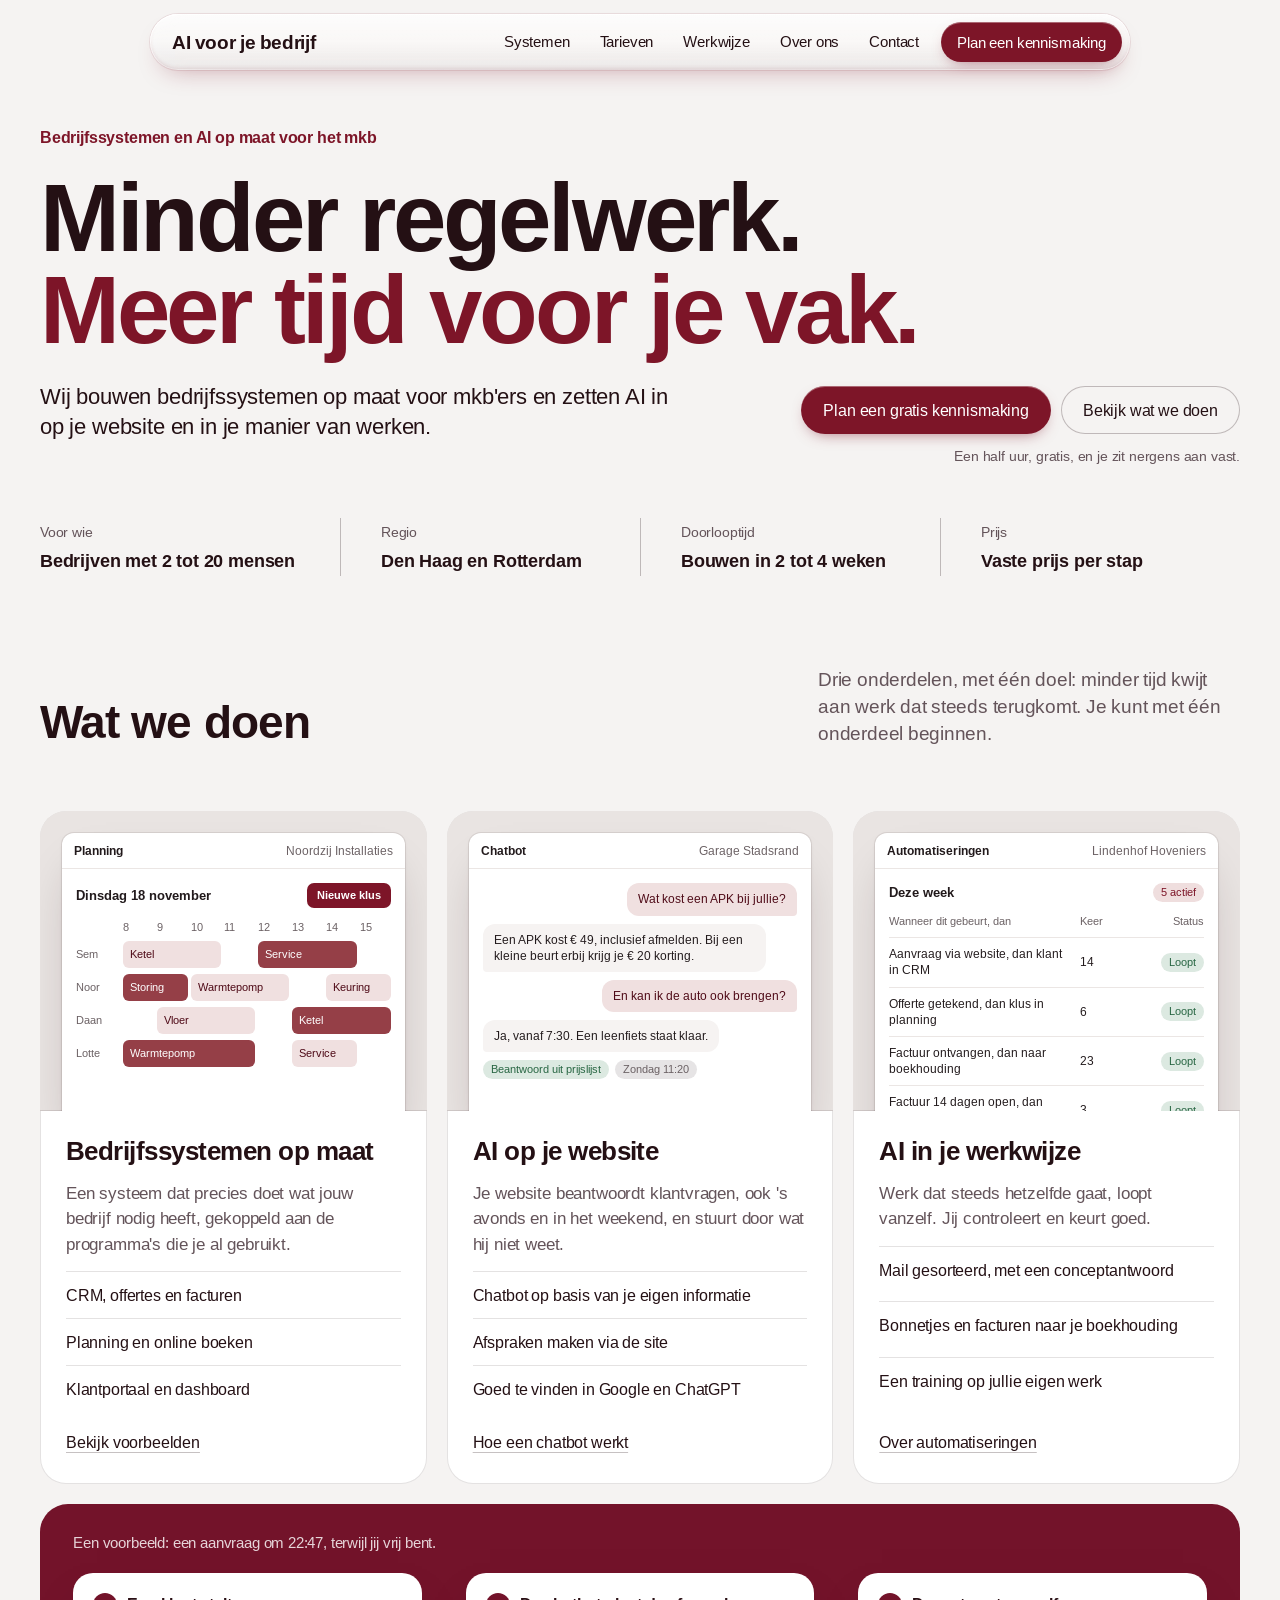
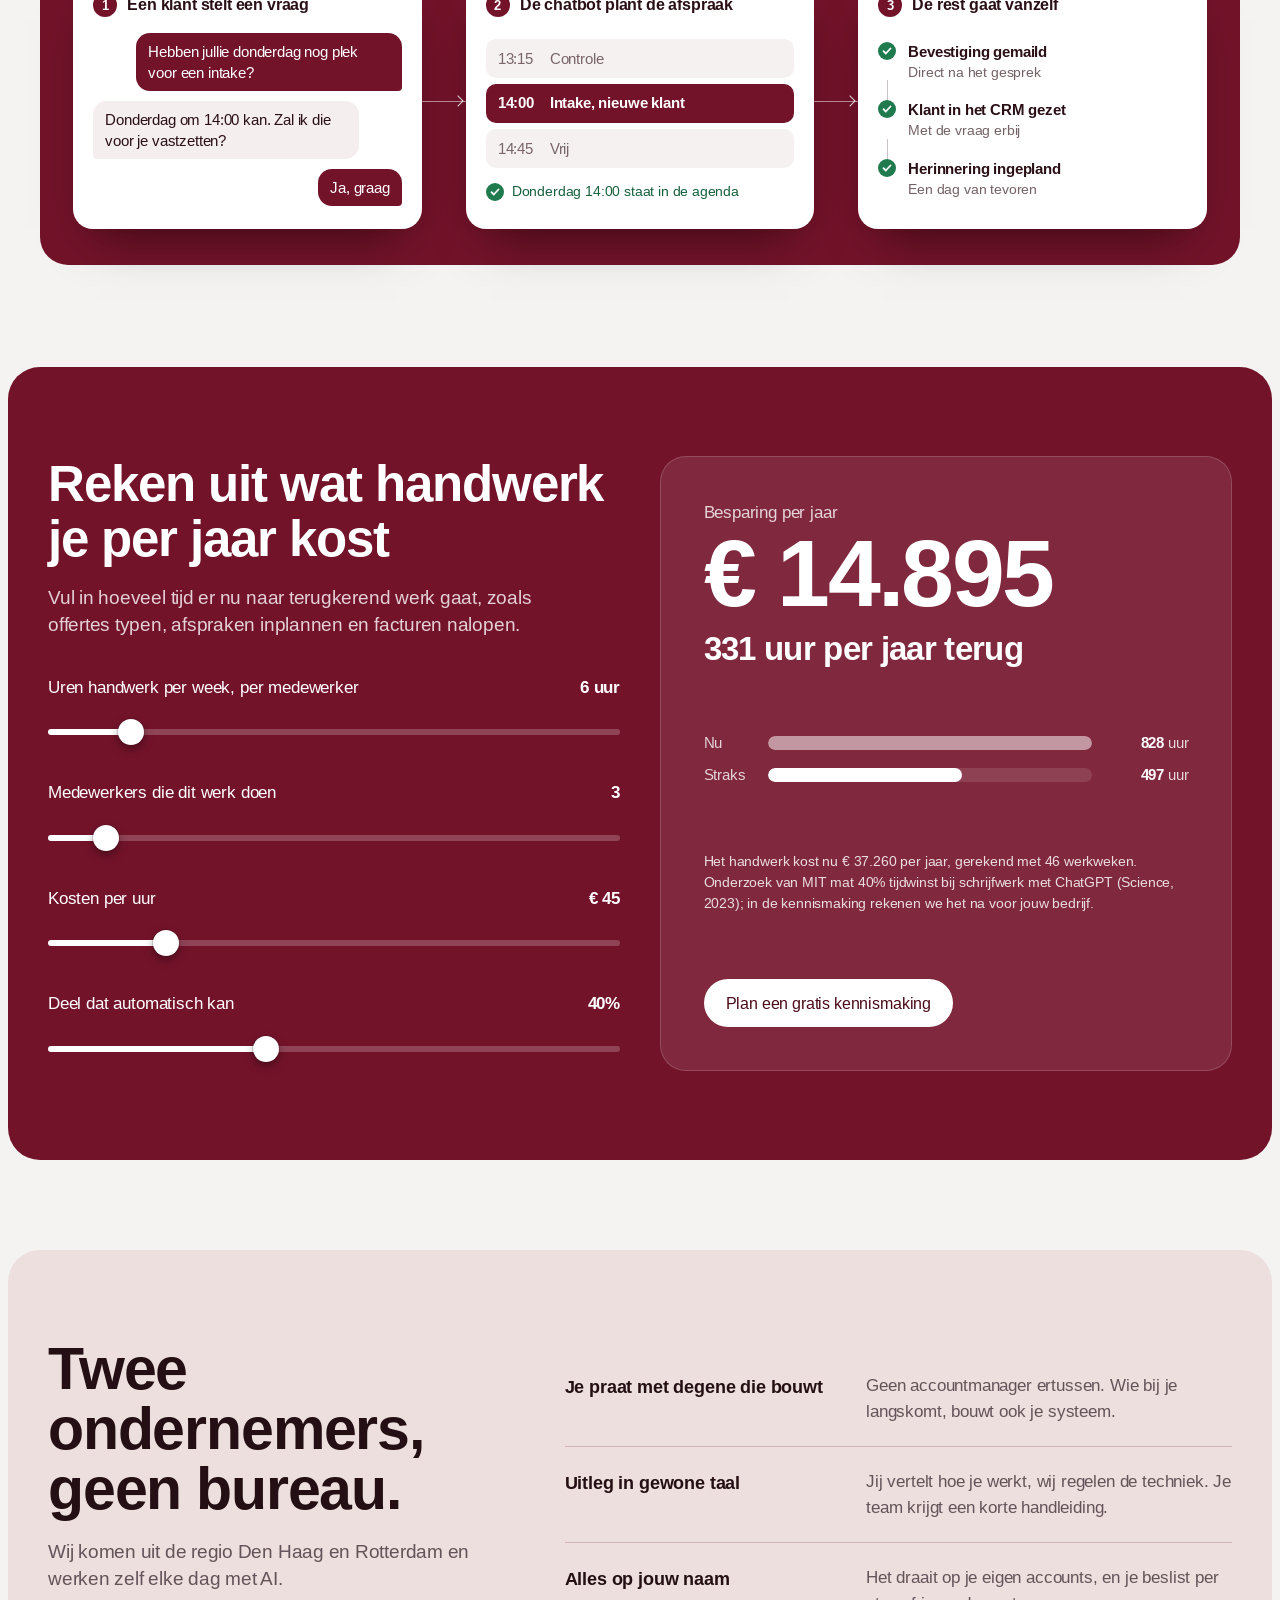
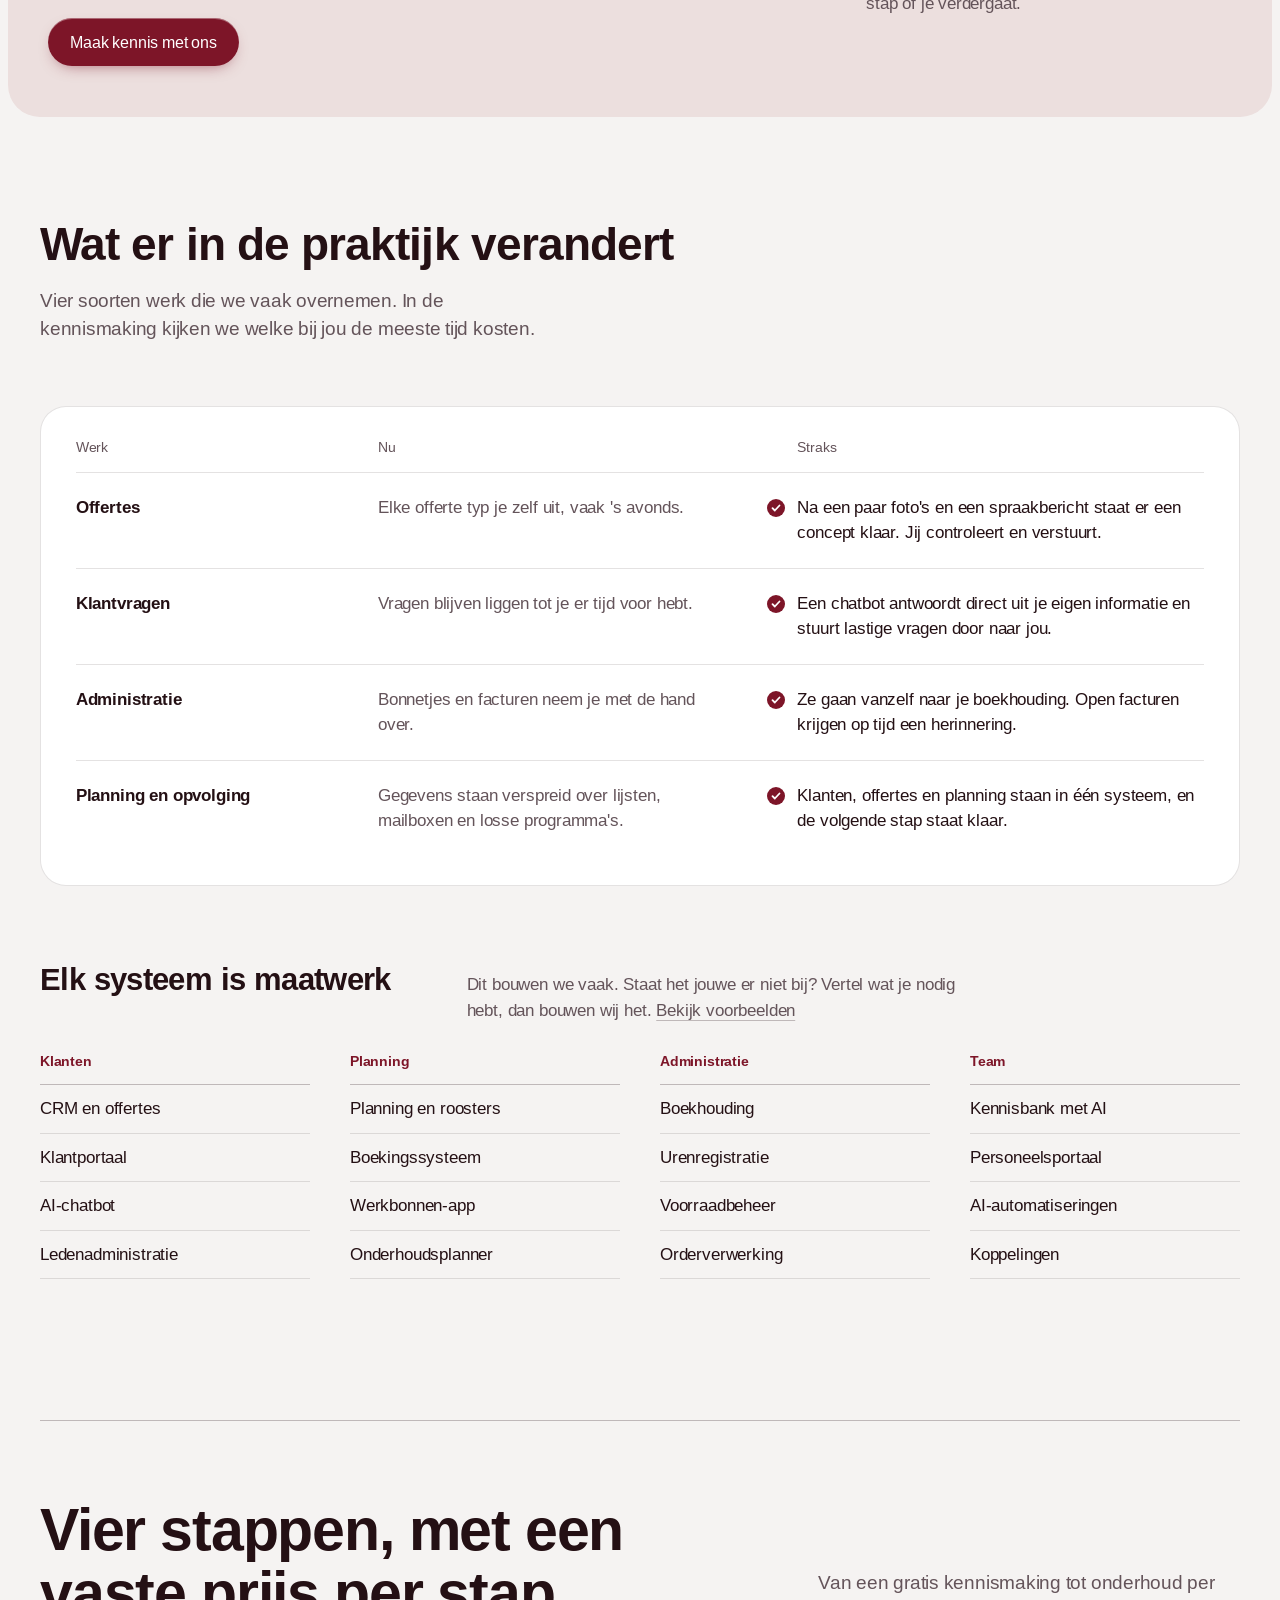
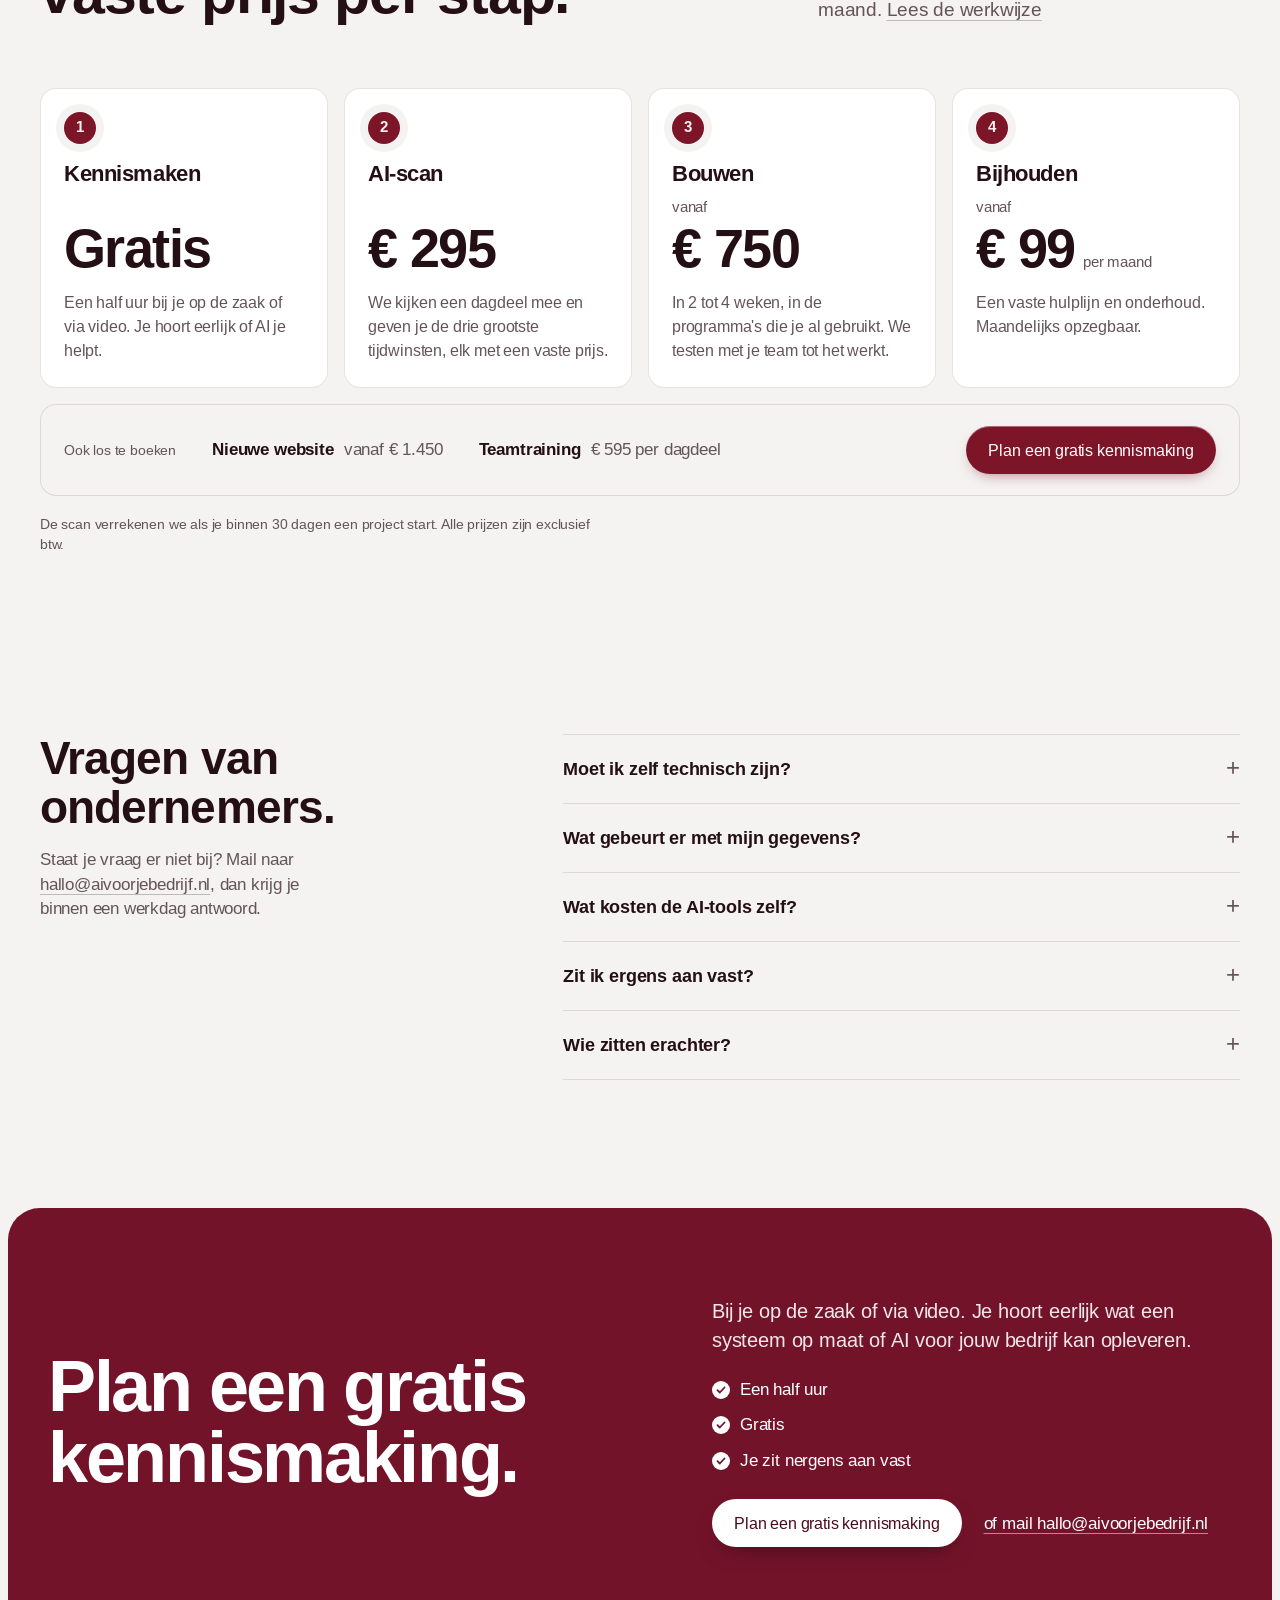
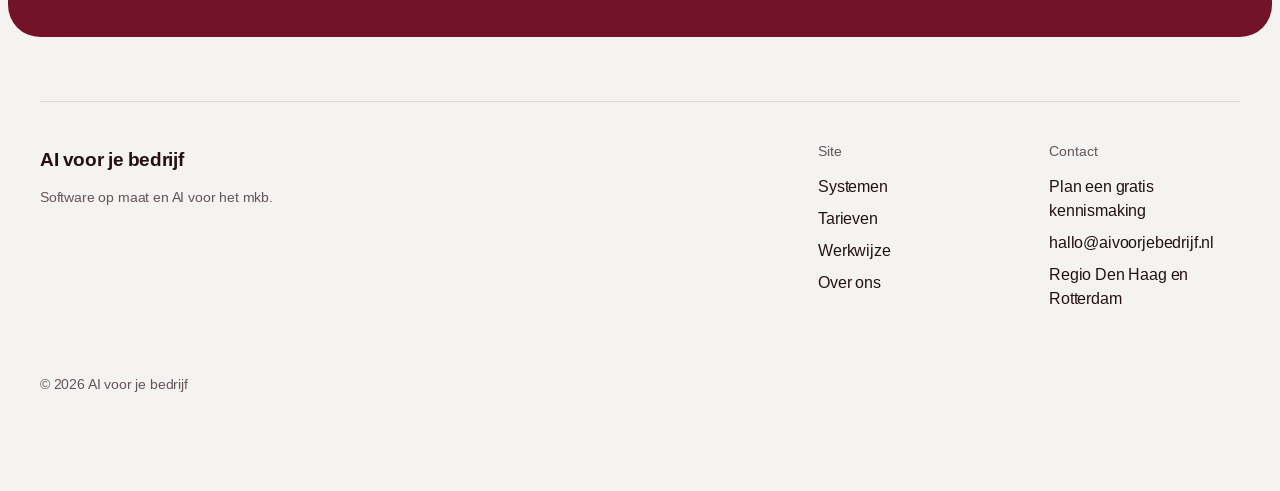
==== commit c524fa55: "Nieuwe landingspagina: pakkende hero, voorbeeld in drie stappen, rekentool en tarieven Co-Authored-B" ====
--- a/index.html
+++ b/index.html
@@ -34,12 +34,16 @@
 </header>
 
 <main id="inhoud">
-<section class="hero hero--plain" aria-labelledby="hero-h">
-  <div class="wrap hero__top">
-    <h1 class="display" id="hero-h">Software op maat en AI voor het mkb.</h1>
-    <div class="hero__copy">
-      <p class="lead">Wij bouwen bedrijfssystemen op maat voor mkb'ers en zetten AI in op je website en in je manier van werken. Zo ben je veel minder tijd kwijt aan werk dat steeds terugkomt.</p>
-      <div class="hero__actions"><a class="btn btn--primary" href="contact.html">Plan een gratis kennismaking</a><a class="btn btn--ghost" href="#wat">Wat we doen</a></div>
+<section class="shero" aria-labelledby="hero-h">
+  <div class="bstage bstage--light">
+    <div class="bhead">
+      <p class="bhead__kicker">Bedrijfssystemen en AI op maat voor het mkb</p>
+      <h1 id="hero-h">Minder regelwerk. <br><span>Meer tijd voor je vak.</span></h1>
+      <div class="bhead__side">
+        <p class="bstage__lead">Wij bouwen bedrijfssystemen op maat voor mkb'ers en zetten AI in op je website en in je manier van werken.</p>
+        <div class="bhead__cta"><div class="bstage__actions"><a class="btn btn--primary" href="contact.html">Plan een gratis kennismaking</a><a class="btn btn--ghost" href="#wat">Bekijk wat we doen</a></div>
+        <p class="bhead__note">Een half uur, gratis, en je zit nergens aan vast.</p></div>
+      </div>
     </div>
   </div>
   <div class="wrap">
@@ -47,7 +51,7 @@
       <div><dt>Voor wie</dt><dd>Bedrijven met 2 tot 20 mensen</dd></div>
       <div><dt>Regio</dt><dd>Den Haag en Rotterdam</dd></div>
       <div><dt>Doorlooptijd</dt><dd>Bouwen in 2 tot 4 weken</dd></div>
-      <div><dt>Prijs</dt><dd>Een vaste prijs per stap, vooraf bekend</dd></div>
+      <div><dt>Prijs</dt><dd>Vaste prijs per stap</dd></div>
     </dl>
   </div>
 </section>
@@ -58,64 +62,69 @@
       <h2 id="wat-h">Wat we doen</h2>
       <p class="lead">Drie onderdelen, met één doel: minder tijd kwijt aan werk dat steeds terugkomt. Je kunt met één onderdeel beginnen.</p>
     </div>
-    <ol class="pillars">
-      <li>
-        <span class="pillars__n">1</span>
-        <h3>Bedrijfssystemen op maat</h3>
-        <p>Een systeem dat precies doet wat jouw bedrijf nodig heeft, gekoppeld aan de programma's die je al gebruikt.</p>
-        <ul class="pillars__list"><li>CRM, offertes en facturen</li><li>Planning en online boeken</li><li>Klantportaal en dashboard</li></ul>
-        <a class="link" href="systemen.html">Bekijk voorbeelden</a>
-      </li>
-      <li>
-        <span class="pillars__n">2</span>
-        <h3>AI op je website</h3>
-        <p>Je website beantwoordt klantvragen, ook 's avonds en in het weekend, en stuurt door wat hij niet weet.</p>
-        <ul class="pillars__list"><li>Chatbot op basis van je eigen informatie</li><li>Afspraken maken via de site</li><li>Goed te vinden in Google en ChatGPT</li></ul>
-        <a class="link" href="systemen.html#chatbot">Hoe een chatbot werkt</a>
-      </li>
-      <li>
-        <span class="pillars__n">3</span>
-        <h3>AI in je werkwijze</h3>
-        <p>Werk dat steeds hetzelfde gaat, loopt vanzelf. Jij controleert en keurt goed.</p>
-        <ul class="pillars__list"><li>Mail gesorteerd, met een conceptantwoord</li><li>Bonnetjes en facturen naar je boekhouding</li><li>Een training op jullie eigen werk</li></ul>
-        <a class="link" href="systemen.html#automatiseringen">Over automatiseringen</a>
+    <ol class="svcs">
+      <li class="svc">
+        <div class="svc__shot" aria-hidden="true"><div class="win win--bare" role="img" aria-label="Voorbeeld van een planbord met klussen per monteur over de dag"><div class="win__bar"><span>Planning</span><em>Noordzij Installaties</em></div><div class="win__body"><div class="win__side"><span class="on">Vandaag</span><span>Monteurs</span><span>Klussen</span><span>Bussen</span></div><div class="win__main"><div class="win__h"><span>Dinsdag 18 november</span><span class="win__btn">Nieuwe klus</span></div><div class="plan"><span></span><b>8</b><b>9</b><b>10</b><b>11</b><b>12</b><b>13</b><b>14</b><b>15</b><span>Sem</span><div class="job" style="--a: 2; --b: 5">Ketel</div><div class="job job--b" style="--a: 6; --b: 9">Service</div><span>Noor</span><div class="job job--b" style="--a: 2; --b: 4">Storing</div><div class="job" style="--a: 4; --b: 7">Warmtepomp</div><div class="job" style="--a: 8; --b: 10">Keuring</div><span>Daan</span><div class="job" style="--a: 3; --b: 6">Vloer</div><div class="job job--b" style="--a: 7; --b: 10">Ketel</div><span>Lotte</span><div class="job job--b" style="--a: 2; --b: 6">Warmtepomp</div><div class="job" style="--a: 7; --b: 9">Service</div></div></div></div></div></div>
+        <div class="svc__text">
+          <h3>Bedrijfssystemen op maat</h3>
+          <p>Een systeem dat precies doet wat jouw bedrijf nodig heeft, gekoppeld aan de programma's die je al gebruikt.</p>
+          <ul class="pillars__list"><li>CRM, offertes en facturen</li><li>Planning en online boeken</li><li>Klantportaal en dashboard</li></ul>
+          <a class="link" href="systemen.html">Bekijk voorbeelden</a>
+        </div>
+      </li>
+      <li class="svc">
+        <div class="svc__shot" aria-hidden="true"><div class="win win--bare" role="img" aria-label="Voorbeeld van een chatbot op een website die een prijsvraag beantwoordt"><div class="win__bar"><span>Chatbot</span><em>Garage Stadsrand</em></div><div class="win__body"><div class="win__side"><span class="on">Gesprekken</span><span>Antwoorden</span><span>Doorgestuurd</span><span>Instellingen</span></div><div class="win__main"><div class="msgs"><p class="msg msg--me">Wat kost een APK bij jullie?</p><p class="msg">Een APK kost € 49, inclusief afmelden. Bij een kleine beurt erbij krijg je € 20 korting.</p><p class="msg msg--me">En kan ik de auto ook brengen?</p><p class="msg">Ja, vanaf 7:30. Een leenfiets staat klaar.</p><div class="msg__acts"><span class="chip chip--ok">Beantwoord uit prijslijst</span><span class="chip">Zondag 11:20</span></div></div></div></div></div></div>
+        <div class="svc__text">
+          <h3>AI op je website</h3>
+          <p>Je website beantwoordt klantvragen, ook 's avonds en in het weekend, en stuurt door wat hij niet weet.</p>
+          <ul class="pillars__list"><li>Chatbot op basis van je eigen informatie</li><li>Afspraken maken via de site</li><li>Goed te vinden in Google en ChatGPT</li></ul>
+          <a class="link" href="systemen.html#chatbot">Hoe een chatbot werkt</a>
+        </div>
+      </li>
+      <li class="svc">
+        <div class="svc__shot" aria-hidden="true"><div class="win win--bare" role="img" aria-label="Voorbeeld van AI-automatiseringen: wat ze doen en hoe vaak ze deze week liepen"><div class="win__bar"><span>Automatiseringen</span><em>Lindenhof Hoveniers</em></div><div class="win__body"><div class="win__side"><span class="on">Actief</span><span>Logboek</span><span>Koppelingen</span><span>Instellingen</span></div><div class="win__main"><div class="win__h"><span>Deze week</span><span class="chip chip--accent">5 actief</span></div><div><div class="row row--head" style="--cols: minmax(0, 1fr) 44px 72px"><span>Wanneer dit gebeurt, dan</span><span>Keer</span><span>Status</span></div><div class="row" style="--cols: minmax(0, 1fr) 44px 72px"><span>Aanvraag via website, dan klant in CRM</span><span>14</span><span><span class="chip chip--ok">Loopt</span></span></div><div class="row" style="--cols: minmax(0, 1fr) 44px 72px"><span>Offerte getekend, dan klus in planning</span><span>6</span><span><span class="chip chip--ok">Loopt</span></span></div><div class="row" style="--cols: minmax(0, 1fr) 44px 72px"><span>Factuur ontvangen, dan naar boekhouding</span><span>23</span><span><span class="chip chip--ok">Loopt</span></span></div><div class="row" style="--cols: minmax(0, 1fr) 44px 72px"><span>Factuur 14 dagen open, dan herinnering</span><span>3</span><span><span class="chip chip--ok">Loopt</span></span></div><div class="row" style="--cols: minmax(0, 1fr) 44px 72px"><span>Vraag in mail, dan concept-antwoord</span><span>41</span><span><span class="chip chip--ok">Loopt</span></span></div></div></div></div></div></div>
+        <div class="svc__text">
+          <h3>AI in je werkwijze</h3>
+          <p>Werk dat steeds hetzelfde gaat, loopt vanzelf. Jij controleert en keurt goed.</p>
+          <ul class="pillars__list"><li>Mail gesorteerd, met een conceptantwoord</li><li>Bonnetjes en facturen naar je boekhouding</li><li>Een training op jullie eigen werk</li></ul>
+          <a class="link" href="systemen.html#automatiseringen">Over automatiseringen</a>
+        </div>
       </li>
     </ol>
-  </div>
-</section>
-
-<section class="sec sec--calm sec--line" id="praktijk" aria-labelledby="praktijk-h">
-  <div class="wrap">
-    <div class="sec__head sec__head--split">
-      <h2 id="praktijk-h">Wat er in de praktijk verandert</h2>
-      <p class="lead">Vier soorten werk die we vaak overnemen. In de kennismaking kijken we welke bij jou de meeste tijd kosten.</p>
-    </div>
-    <div class="cmpt" role="table" aria-label="Werk nu en met een systeem op maat">
-      <div class="cmpt__row cmpt__row--head" role="row"><span role="columnheader">Werk</span><span role="columnheader">Nu</span><span role="columnheader">Straks</span></div>
-      <div class="cmpt__row" role="row"><b role="cell">Offertes</b><span role="cell" data-l="Nu">Elke offerte typ je zelf uit, vaak 's avonds.</span><span role="cell" data-l="Straks">Na een paar foto's en een spraakbericht staat er een concept klaar. Jij controleert en verstuurt.</span></div>
-      <div class="cmpt__row" role="row"><b role="cell">Klantvragen</b><span role="cell" data-l="Nu">Vragen blijven liggen tot je er tijd voor hebt.</span><span role="cell" data-l="Straks">Een chatbot antwoordt direct uit je eigen informatie en stuurt lastige vragen door naar jou.</span></div>
-      <div class="cmpt__row" role="row"><b role="cell">Administratie</b><span role="cell" data-l="Nu">Bonnetjes en facturen neem je met de hand over.</span><span role="cell" data-l="Straks">Ze gaan vanzelf naar je boekhouding. Open facturen krijgen op tijd een herinnering.</span></div>
-      <div class="cmpt__row" role="row"><b role="cell">Planning en opvolging</b><span role="cell" data-l="Nu">Gegevens staan verspreid over lijsten, mailboxen en losse programma's.</span><span role="cell" data-l="Straks">Klanten, offertes en planning staan in één systeem, en de volgende stap staat klaar.</span></div>
-    </div>
-  </div>
-</section>
-
-<section class="sec sec--calm sec--line" id="voorbeelden" aria-labelledby="voorbeelden-h">
-  <div class="wrap">
-    <div class="sec__head sec__head--split">
-      <h2 id="voorbeelden-h">Voorbeelden van wat we bouwen</h2>
-      <p class="lead">Zo kan een systeem eruitzien. Het jouwe wordt anders, want het volgt jouw werk. <a class="link" href="systemen.html">Alle voorbeelden</a></p>
-    </div>
-    <div class="bento bento--calm">
-      <article class="cell cell--paper" style="--span: 6"><div class="cell__text"><h3>CRM-systeem</h3><p>Klanten, offertes en opvolging in één overzicht. AI zet de volgende stap klaar.</p></div><div class="win win--navy" role="img" aria-label="Voorbeeld van een CRM-systeem met aanvragen in drie kolommen: nieuw, offerte en gewonnen"><div class="win__bar"><span>Klanten</span><em>Lindenhof Hoveniers</em></div><div class="win__body"><div class="win__side"><span class="on">Verkoop</span><span>Klanten</span><span>Offertes</span><span>Taken</span></div><div class="win__main"><div class="win__h"><span>Lopende aanvragen</span><span class="win__btn">Nieuwe klant</span></div><div class="cols3"><div class="col"><small><span>Nieuw</span><span>3</span></small><div class="card"><b>Morgenrood</b><small class="num">Via de website</small></div><div class="card"><b>Westerkade</b><small class="num">Afspraak gepland</small></div><div class="card"><b>Stadsrand</b><small class="num">Vandaag binnen</small></div></div><div class="col"><small><span>Offerte</span><span>2</span></small><div class="card"><b>Van Dalen</b><small class="num">€ 4.800</small><span><span class="chip chip--accent">AI-concept</span></span></div><div class="card"><b>Noordzij</b><small class="num">€ 12.300</small><span><span class="chip chip--warn">Opvolgen</span></span></div></div><div class="col"><small><span>Gewonnen</span><span>2</span></small><div class="card"><b>Kleurrijk</b><small class="num">€ 6.150</small><span><span class="chip chip--ok">Akkoord</span></span></div><div class="card"><b>Praktijk Oost</b><small class="num">€ 9.400</small><span><span class="chip chip--ok">Akkoord</span></span></div></div></div></div></div></div></article>
-      <article class="cell cell--paper" style="--span: 6"><div class="cell__text"><h3>Boekingssysteem</h3><p>Klanten boeken zelf. Bevestigingen en herinneringen gaan vanzelf de deur uit.</p></div><div class="win win--teal win--bare" role="img" aria-label="Voorbeeld van een boekingssysteem met een weekagenda van maandag tot en met vrijdag"><div class="win__bar"><span>Afspraken</span><em>Praktijk Westerkade</em></div><div class="win__body"><div class="win__side"><span class="on">Agenda</span><span>Diensten</span><span>Klanten</span><span>Berichten</span></div><div class="win__main"><div class="win__h"><span>Week 47</span><span class="win__btn">Nieuwe afspraak</span></div><div class="cal"><span></span><b>Ma</b><b>Di</b><b>Wo</b><b>Do</b><b>Vr</b><span>09:00</span><div class="slot">Intake</div><div class="free"></div><div class="slot">Controle</div><div class="slot slot--b">Sessie</div><div class="free"></div><span>10:00</span><div class="slot slot--b">Sessie</div><div class="slot slot--b">Sessie</div><div class="free"></div><div class="slot">Intake</div><div class="slot">Intake</div><span>11:00</span><div class="free"></div><div class="slot">Intake</div><div class="slot slot--b">Sessie</div><div class="free"></div><div class="slot slot--b">Sessie</div><span>13:00</span><div class="slot">Intake</div><div class="free"></div><div class="slot">Intake</div><div class="slot slot--b">Sessie</div><div class="free"></div><span>14:00</span><div class="slot slot--b">Sessie</div><div class="slot">Intake</div><div class="free"></div><div class="slot">Intake</div><div class="slot slot--b">Sessie</div><span>15:00</span><div class="free"></div><div class="slot slot--b">Sessie</div><div class="slot">Intake</div><div class="free"></div><div class="slot">Intake</div></div></div></div></div></article>
-    </div>
-    <div class="more"><p class="kicker">Ook mogelijk</p><ul><li>AI-chatbot</li><li>AI-automatiseringen</li><li>Boekhouding</li><li>Klantportaal</li><li>Offertetool</li><li>Planning en roosters</li><li>Voorraadbeheer</li><li>Urenregistratie</li><li>Werkbonnen-app</li><li>Orderverwerking</li><li>Kennisbank met AI</li><li>Projectadministratie</li><li>Onderhoudsplanner</li><li>Ledenadministratie</li><li>Verhuuradministratie</li><li>Personeelsportaal</li><li>Koppelingen</li></ul></div>
-    <div class="askrow"><p><b>Staat jouw systeem er niet bij?</b> Dat is juist ons werk. Alles wat we maken is maatwerk: vertel wat je nodig hebt, dan bouwen wij het.</p><a class="btn btn--ghost" href="contact.html">Plan een kennismaking</a></div>
-  </div>
-</section>
-
-<section class="sec band on-navy" id="besparing" aria-labelledby="besparing-h" data-dark>
+    <div class="hpanel" data-dark>
+    <p class="chain__cap">Een voorbeeld: een aanvraag om 22:47, terwijl jij vrij bent.</p>
+    <ol class="chain">
+      <li class="chain__card">
+        <p class="chain__h"><b>1</b><span>Een klant stelt een vraag</span></p>
+        <div class="chain__body chain__body--chat">
+          <p class="bub bub--me">Hebben jullie donderdag nog plek voor een intake?</p>
+          <p class="bub">Donderdag om 14:00 kan. Zal ik die voor je vastzetten?</p>
+          <p class="bub bub--me">Ja, graag</p>
+        </div>
+      </li>
+      <li class="chain__card">
+        <p class="chain__h"><b>2</b><span>De chatbot plant de afspraak</span></p>
+        <div class="chain__body">
+          <div class="slots"><p><span>13:15</span><i>Controle</i></p><p class="on"><span>14:00</span><i>Intake, nieuwe klant</i></p><p><span>14:45</span><i>Vrij</i></p></div>
+          <p class="float__ok"><svg viewBox="0 0 12 12" aria-hidden="true"><path d="M2.5 6.2l2.3 2.3 4.7-5" fill="none" stroke="currentColor" stroke-width="1.8" stroke-linecap="round" stroke-linejoin="round"/></svg>Donderdag 14:00 staat in de agenda</p>
+        </div>
+      </li>
+      <li class="chain__card">
+        <p class="chain__h"><b>3</b><span>De rest gaat vanzelf</span></p>
+        <div class="chain__body">
+          <ol class="flow">
+            <li><svg viewBox="0 0 12 12" aria-hidden="true"><path d="M2.5 6.2l2.3 2.3 4.7-5" fill="none" stroke="currentColor" stroke-width="1.8" stroke-linecap="round" stroke-linejoin="round"/></svg><span><b>Bevestiging gemaild</b>Direct na het gesprek</span></li>
+            <li><svg viewBox="0 0 12 12" aria-hidden="true"><path d="M2.5 6.2l2.3 2.3 4.7-5" fill="none" stroke="currentColor" stroke-width="1.8" stroke-linecap="round" stroke-linejoin="round"/></svg><span><b>Klant in het CRM gezet</b>Met de vraag erbij</span></li>
+            <li><svg viewBox="0 0 12 12" aria-hidden="true"><path d="M2.5 6.2l2.3 2.3 4.7-5" fill="none" stroke="currentColor" stroke-width="1.8" stroke-linecap="round" stroke-linejoin="round"/></svg><span><b>Herinnering ingepland</b>Een dag van tevoren</span></li>
+          </ol>
+        </div>
+      </li>
+    </ol>
+    </div>
+  </div>
+</section>
+
+<section class="band on-navy bslab" id="besparing" aria-labelledby="besparing-h" data-dark>
   <div class="wrap calc">
     <div class="calc__head">
       <h2 id="besparing-h">Reken uit wat handwerk <br>je per jaar kost</h2>
@@ -125,17 +134,50 @@
       <div class="field"><div class="field__top"><label for="c-uren">Uren handwerk per week, per medewerker</label><output id="l-uren" for="c-uren">6 uur</output></div><input type="range" id="c-uren" min="1" max="40" step="1" value="6"></div>
       <div class="field"><div class="field__top"><label for="c-mensen">Medewerkers die dit werk doen</label><output id="l-mensen" for="c-mensen">3</output></div><input type="range" id="c-mensen" min="1" max="25" step="1" value="3"></div>
       <div class="field"><div class="field__top"><label for="c-tarief">Kosten per uur</label><output id="l-tarief" for="c-tarief">€ 45</output></div><input type="range" id="c-tarief" min="20" max="150" step="5" value="45"></div>
-      <div class="field"><div class="field__top"><label for="c-deel">Deel dat automatisch kan</label><output id="l-deel" for="c-deel">50%</output></div><input type="range" id="c-deel" min="10" max="90" step="5" value="50"></div>
+      <div class="field"><div class="field__top"><label for="c-deel">Deel dat automatisch kan</label><output id="l-deel" for="c-deel">40%</output></div><input type="range" id="c-deel" min="10" max="90" step="5" value="40"></div>
     </form>
     <div class="calc__cta"><p class="small">Gerekend met 46 werkweken. Onderzoek van MIT mat 40% tijdwinst bij schrijfwerk met ChatGPT (Science, 2023).</p><a class="btn btn--ink" href="contact.html">Plan een kennismaking</a></div>
     <div class="calc__out" aria-live="polite">
-      <div><p>Besparing per jaar</p><p class="calc__big">€&nbsp;<span id="o-euro">18.630</span></p><p class="calc__mid"><span id="o-uren">414</span> uur per jaar terug</p></div>
+      <div><p>Besparing per jaar</p><p class="calc__big">€&nbsp;<span id="o-euro">14.895</span></p><p class="calc__mid"><span id="o-uren">331</span> uur per jaar terug</p></div>
       <div class="cmp">
         <div class="cmp__row"><span>Nu</span><span class="cmp__bar"><i style="width: 100%"></i></span><span><b id="o-uren-nu">828</b> uur</span></div>
-        <div class="cmp__row cmp__row--na"><span>Straks</span><span class="cmp__bar"><i id="bar-na" style="width: 50%"></i></span><span><b id="o-uren-na">414</b> uur</span></div>
+        <div class="cmp__row cmp__row--na"><span>Straks</span><span class="cmp__bar"><i id="bar-na" style="width: 60%"></i></span><span><b id="o-uren-na">497</b> uur</span></div>
       </div>
       <p class="small">Het handwerk kost nu €&nbsp;<span id="o-euro-nu">37.260</span> per jaar, gerekend met 46 werkweken. Onderzoek van MIT mat 40% tijdwinst bij schrijfwerk met ChatGPT (Science, 2023); in de kennismaking rekenen we het na voor jouw bedrijf.</p>
-      <a class="btn btn--primary" href="contact.html">Plan een kennismaking</a>
+      <a class="btn btn--primary" href="contact.html">Plan een gratis kennismaking</a>
+    </div>
+  </div>
+</section>
+
+
+<section class="tint" id="wie" aria-labelledby="wie-h">
+  <div class="wrap who">
+    <div class="who__head">
+      <h2 id="wie-h">Twee ondernemers, geen bureau.</h2>
+      <p class="lead">Wij komen uit de regio Den Haag en Rotterdam en werken zelf elke dag met AI.</p>
+      <a class="btn btn--primary" href="over-ons.html">Maak kennis met ons</a>
+    </div>
+    <ul class="who__list">
+      <li><b>Je praat met degene die bouwt</b><span>Geen accountmanager ertussen. Wie bij je langskomt, bouwt ook je systeem.</span></li>
+      <li><b>Uitleg in gewone taal</b><span>Jij vertelt hoe je werkt, wij regelen de techniek. Je team krijgt een korte handleiding.</span></li>
+      <li><b>Alles op jouw naam</b><span>Het draait op je eigen accounts, en je beslist per stap of je verdergaat.</span></li>
+    </ul>
+  </div>
+</section>
+
+<section class="sec sec--calm" id="praktijk" aria-labelledby="praktijk-h">
+  <div class="wrap">
+    <div class="sec__head">
+      <h2 id="praktijk-h">Wat er in de praktijk verandert</h2>
+      <p class="lead">Vier soorten werk die we vaak overnemen. In de kennismaking kijken we welke bij jou de meeste tijd kosten.</p>
+    </div>
+    <div class="cmpt cmpt--card" role="table" aria-label="Werk nu en met een systeem op maat">
+      <div class="cmpt__row cmpt__row--head" role="row"><span role="columnheader">Werk</span><span role="columnheader">Nu</span><span role="columnheader">Straks</span></div>
+      <div class="cmpt__row" role="row"><b role="cell">Offertes</b><span role="cell" data-l="Nu">Elke offerte typ je zelf uit, vaak 's avonds.</span><span role="cell" data-l="Straks"><svg viewBox="0 0 12 12" aria-hidden="true"><path d="M2.5 6.2l2.3 2.3 4.7-5" fill="none" stroke="currentColor" stroke-width="1.8" stroke-linecap="round" stroke-linejoin="round"/></svg><em>Na een paar foto's en een spraakbericht staat er een concept klaar. Jij controleert en verstuurt.</em></span></div><div class="cmpt__row" role="row"><b role="cell">Klantvragen</b><span role="cell" data-l="Nu">Vragen blijven liggen tot je er tijd voor hebt.</span><span role="cell" data-l="Straks"><svg viewBox="0 0 12 12" aria-hidden="true"><path d="M2.5 6.2l2.3 2.3 4.7-5" fill="none" stroke="currentColor" stroke-width="1.8" stroke-linecap="round" stroke-linejoin="round"/></svg><em>Een chatbot antwoordt direct uit je eigen informatie en stuurt lastige vragen door naar jou.</em></span></div><div class="cmpt__row" role="row"><b role="cell">Administratie</b><span role="cell" data-l="Nu">Bonnetjes en facturen neem je met de hand over.</span><span role="cell" data-l="Straks"><svg viewBox="0 0 12 12" aria-hidden="true"><path d="M2.5 6.2l2.3 2.3 4.7-5" fill="none" stroke="currentColor" stroke-width="1.8" stroke-linecap="round" stroke-linejoin="round"/></svg><em>Ze gaan vanzelf naar je boekhouding. Open facturen krijgen op tijd een herinnering.</em></span></div><div class="cmpt__row" role="row"><b role="cell">Planning en opvolging</b><span role="cell" data-l="Nu">Gegevens staan verspreid over lijsten, mailboxen en losse programma's.</span><span role="cell" data-l="Straks"><svg viewBox="0 0 12 12" aria-hidden="true"><path d="M2.5 6.2l2.3 2.3 4.7-5" fill="none" stroke="currentColor" stroke-width="1.8" stroke-linecap="round" stroke-linejoin="round"/></svg><em>Klanten, offertes en planning staan in één systeem, en de volgende stap staat klaar.</em></span></div>
+    </div>
+    <div class="custom2" id="voorbeelden">
+      <div class="custom2__head"><h3>Elk systeem is maatwerk</h3><p>Dit bouwen we vaak. Staat het jouwe er niet bij? Vertel wat je nodig hebt, dan bouwen wij het. <a class="link" href="systemen.html">Bekijk voorbeelden</a></p></div>
+      <div class="groups"><div><h4>Klanten</h4><ul><li>CRM en offertes</li><li>Klantportaal</li><li>AI-chatbot</li><li>Ledenadministratie</li></ul></div><div><h4>Planning</h4><ul><li>Planning en roosters</li><li>Boekingssysteem</li><li>Werkbonnen-app</li><li>Onderhoudsplanner</li></ul></div><div><h4>Administratie</h4><ul><li>Boekhouding</li><li>Urenregistratie</li><li>Voorraadbeheer</li><li>Orderverwerking</li></ul></div><div><h4>Team</h4><ul><li>Kennisbank met AI</li><li>Personeelsportaal</li><li>AI-automatiseringen</li><li>Koppelingen</li></ul></div></div>
     </div>
   </div>
 </section>
@@ -146,34 +188,41 @@
       <h2 id="tarieven-h">Vier stappen, met een vaste prijs per stap.</h2>
       <p class="lead">Van een gratis kennismaking tot onderhoud per maand. <a class="link" href="werkwijze.html">Lees de werkwijze</a></p>
     </div>
-    <ol class="steps steps--prices"><li class="step"><span class="step__n" aria-hidden="true">1</span><h3>Kennismaken</h3><p class="price"><b>Gratis</b></p><p>Een half uur bij je op de zaak of via video. Je hoort eerlijk of AI je helpt.</p></li><li class="step"><span class="step__n" aria-hidden="true">2</span><h3>AI-scan</h3><p class="price"><b>€&nbsp;295</b></p><p>We kijken een dagdeel mee en geven je de drie grootste tijdwinsten, elk met een vaste prijs.</p></li><li class="step"><span class="step__n" aria-hidden="true">3</span><h3>Bouwen</h3><p class="price"><span>vanaf</span><b>€&nbsp;750</b></p><p>In 2 tot 4 weken, in de programma's die je al gebruikt. We testen met je team tot het werkt.</p></li><li class="step"><span class="step__n" aria-hidden="true">4</span><h3>Bijhouden</h3><p class="price"><span>vanaf</span><b>€&nbsp;99</b><span>per maand</span></p><p>Een vaste hulplijn en onderhoud. Maandelijks opzegbaar.</p></li></ol>
-    <p class="small tarief__note">De scan verrekenen we als je binnen 30 dagen een project start. Ook los te boeken: een nieuwe website vanaf € 1.450 en een teamtraining van € 595 per dagdeel. Alle prijzen zijn exclusief btw.</p>
+    <ol class="steps steps--prices"><li class="step"><span class="step__n" aria-hidden="true">1</span><h3>Kennismaken</h3><p class="price"><span class="price__pre">&nbsp;</span><b>Gratis</b></p><p>Een half uur bij je op de zaak of via video. Je hoort eerlijk of AI je helpt.</p></li><li class="step"><span class="step__n" aria-hidden="true">2</span><h3>AI-scan</h3><p class="price"><span class="price__pre">&nbsp;</span><b>€&nbsp;295</b></p><p>We kijken een dagdeel mee en geven je de drie grootste tijdwinsten, elk met een vaste prijs.</p></li><li class="step"><span class="step__n" aria-hidden="true">3</span><h3>Bouwen</h3><p class="price"><span class="price__pre">vanaf</span><b>€&nbsp;750</b></p><p>In 2 tot 4 weken, in de programma's die je al gebruikt. We testen met je team tot het werkt.</p></li><li class="step"><span class="step__n" aria-hidden="true">4</span><h3>Bijhouden</h3><p class="price"><span class="price__pre">vanaf</span><b>€&nbsp;99</b><span>per maand</span></p><p>Een vaste hulplijn en onderhoud. Maandelijks opzegbaar.</p></li></ol>
+    <div class="extra">
+      <div class="extra__list"><p class="kicker">Ook los te boeken</p><p><b>Nieuwe website</b><span>vanaf € 1.450</span></p><p><b>Teamtraining</b><span>€ 595 per dagdeel</span></p></div>
+      <a class="btn btn--primary" href="contact.html">Plan een gratis kennismaking</a>
+    </div>
+    <p class="small tarief__note">De scan verrekenen we als je binnen 30 dagen een project start. Alle prijzen zijn exclusief btw.</p>
   </div>
 </section>
 
 <section class="sec" id="vragen" aria-labelledby="vragen-h">
   <div class="wrap feat__grid">
-    <div class="feat__text"><h2 id="vragen-h">Vragen van ondernemers.</h2></div>
+    <div class="feat__text faq__side"><h2 id="vragen-h">Vragen van ondernemers.</h2><p class="lead">Staat je vraag er niet bij? Mail naar <a class="link" href="mailto:hallo@aivoorjebedrijf.nl">hallo@aivoorjebedrijf.nl</a>, dan krijg je binnen een werkdag antwoord.</p></div>
     <div class="faq"><details class="faq__item"><summary>Moet ik zelf technisch zijn?</summary><p>Nee. Jij vertelt hoe je werkt, wij regelen de techniek. Je krijgt uitleg in gewone taal en een korte handleiding voor je team.</p></details><details class="faq__item"><summary>Wat gebeurt er met mijn gegevens?</summary><p>We werken met zakelijke versies van AI-tools, die je gegevens niet gebruiken om de AI te trainen. Alles draait op jouw eigen accounts, en met elke klant sluiten we een verwerkersovereenkomst.</p></details><details class="faq__item"><summary>Wat kosten de AI-tools zelf?</summary><p>De meeste zakelijke AI-tools kosten tussen de 6 en 30 euro per gebruiker per maand. Die sluit je zelf af, zodat het abonnement op jouw naam staat.</p></details><details class="faq__item"><summary>Zit ik ergens aan vast?</summary><p>Nee. Elke stap heeft een vaste prijs en je beslist per stap of je verdergaat. De hulplijn is maandelijks opzegbaar.</p></details><details class="faq__item"><summary>Wie zitten erachter?</summary><p>Twee ondernemers uit de regio Den Haag en Rotterdam die zelf dagelijks met AI werken. Je praat altijd met degene die het voor je bouwt.</p></details></div>
   </div>
 </section>
 
 
-<section class="close" id="idee" aria-labelledby="close-h">
-  <div class="wrap close__plain">
-    <h2 id="close-h">Plan een gratis kennismaking.</h2>
-    <div class="close__side">
-      <p class="lead">Een half uur, bij je op de zaak of via video. Je hoort eerlijk wat een systeem op maat of AI voor jouw bedrijf kan opleveren.</p>
-      <div class="hero__actions"><a class="btn btn--primary" href="contact.html">Plan een kennismaking</a><a class="btn btn--ghost" href="mailto:hallo@aivoorjebedrijf.nl">hallo@aivoorjebedrijf.nl</a></div>
+<section class="closeslab" id="idee" aria-labelledby="close-h">
+  <div class="bslab bslab--close" data-dark>
+    <div class="wrap closegrid">
+      <h2 id="close-h">Plan een gratis kennismaking.</h2>
+      <div class="closegrid__side">
+        <p class="bstage__lead">Bij je op de zaak of via video. Je hoort eerlijk wat een systeem op maat of AI voor jouw bedrijf kan opleveren.</p>
+        <ul class="assure"><li><svg viewBox="0 0 12 12" aria-hidden="true"><path d="M2.5 6.2l2.3 2.3 4.7-5" fill="none" stroke="currentColor" stroke-width="1.8" stroke-linecap="round" stroke-linejoin="round"/></svg>Een half uur</li><li><svg viewBox="0 0 12 12" aria-hidden="true"><path d="M2.5 6.2l2.3 2.3 4.7-5" fill="none" stroke="currentColor" stroke-width="1.8" stroke-linecap="round" stroke-linejoin="round"/></svg>Gratis</li><li><svg viewBox="0 0 12 12" aria-hidden="true"><path d="M2.5 6.2l2.3 2.3 4.7-5" fill="none" stroke="currentColor" stroke-width="1.8" stroke-linecap="round" stroke-linejoin="round"/></svg>Je zit nergens aan vast</li></ul>
+        <div class="bstage__actions"><a class="btn btn--light" href="contact.html">Plan een gratis kennismaking</a><a class="link link--light" href="mailto:hallo@aivoorjebedrijf.nl">of mail hallo@aivoorjebedrijf.nl</a></div>
+      </div>
     </div>
   </div>
 </section>
 </main>
 
 <footer class="wrap foot">
-  <div class="foot__brand"><a class="nav__logo" href="index.html">AI voor je bedrijf</a><p class="small">AI en software op maat voor het mkb.<br>Regio Den Haag en Rotterdam.<br><a class="link" href="mailto:hallo@aivoorjebedrijf.nl">hallo@aivoorjebedrijf.nl</a></p></div>
-  <div><h3>Site</h3><ul><li><a href="systemen.html">Systemen</a></li><li><a href="werkwijze.html">Werkwijze</a></li><li><a href="over-ons.html">Over ons</a></li><li><a href="contact.html">Contact</a></li></ul></div>
-  <div><h3>Direct naar</h3><ul><li><a href="index.html#wat">Wat we doen</a></li><li><a href="index.html#tarieven">Tarieven</a></li><li><a href="index.html#vragen">Vragen</a></li><li><a href="index.html#besparing">Bereken je besparing</a></li><li><a href="contact.html">Plan een kennismaking</a></li></ul></div>
+  <div class="foot__brand"><a class="nav__logo" href="index.html">AI voor je bedrijf</a><p class="small">Software op maat en AI voor het mkb.</p></div>
+  <div><h3>Site</h3><ul><li><a href="systemen.html">Systemen</a></li><li><a href="index.html#tarieven">Tarieven</a></li><li><a href="werkwijze.html">Werkwijze</a></li><li><a href="over-ons.html">Over ons</a></li></ul></div>
+  <div><h3>Contact</h3><ul><li><a href="contact.html">Plan een gratis kennismaking</a></li><li><a href="mailto:hallo@aivoorjebedrijf.nl">hallo@aivoorjebedrijf.nl</a></li><li>Regio Den Haag en Rotterdam</li></ul></div>
   <p class="legal">&copy; 2026 AI voor je bedrijf</p>
 </footer>
 </body>
--- a/css/site.css
+++ b/css/site.css
@@ -899,3 +899,347 @@
   .cmpt__row span:nth-child(3) { color: var(--ink); }
   .hero--plain .display { font-size: 40px; }
 }
+/* ===== stage hero ===== */
+.shero { padding: 8px 8px 0; }
+.bstage { position: relative; overflow: hidden; border-radius: 32px; color: #fff; background: linear-gradient(180deg, #7d1528 0%, #6a1021 62%, #560c1a 100%); padding: clamp(112px, 13vh, 150px) var(--gutter) 0; }
+.bstage__copy { display: grid; justify-items: center; text-align: center; gap: 24px; max-width: 980px; margin-inline: auto; }
+.bstage__kicker { margin: 0; font-size: 16px; font-weight: 500; color: rgb(255 255 255 / .78); }
+.bstage h1 { margin: 0; font: 600 clamp(44px, 7.4vw, 108px)/.98 var(--font-display); letter-spacing: -.04em; text-wrap: balance; }
+.bstage__lead { margin: 0; max-width: 60ch; font-size: clamp(18px, 1.5vw, 21px); line-height: 1.45; color: rgb(255 255 255 / .84); text-wrap: pretty; }
+.bstage__actions { display: flex; flex-wrap: wrap; justify-content: center; gap: 10px; margin-top: 6px; }
+.btn--light { background: #fff; color: #4a0a17; box-shadow: 0 10px 24px -12px rgb(0 0 0 / .5); }
+.btn--light:hover { background: #f6e9eb; }
+.btn--onaccent { color: #fff; box-shadow: inset 0 0 0 1px rgb(255 255 255 / .45); }
+.btn--onaccent:hover { background: rgb(255 255 255 / .12); }
+.bstage :focus-visible { outline-color: #fff; }
+
+.scene { position: relative; width: min(1180px, 100%); height: clamp(300px, 26vw, 348px); margin: clamp(44px, 5vw, 68px) auto 0; }
+.scene__main { position: absolute; left: 50%; top: 0; width: min(820px, 100%); translate: -50% 0; }
+.scene__main .win { box-shadow: 0 0 0 1px rgb(0 0 0 / .08), 0 40px 80px -30px rgb(20 0 6 / .7); border-bottom-left-radius: 0; border-bottom-right-radius: 0; min-height: 460px; }
+.float { position: absolute; z-index: 2; width: 286px; padding: 16px; border-radius: 22px; color: #2a1015; font-size: 14px; line-height: 1.4;
+  background: rgb(255 255 255 / .74); -webkit-backdrop-filter: blur(22px) saturate(1.7); backdrop-filter: blur(22px) saturate(1.7);
+  box-shadow: inset 0 0 0 1px rgb(255 255 255 / .55), inset 0 1px 0 0 rgb(255 255 255 / .95), inset 0 14px 18px -14px rgb(255 255 255 / .8), 0 30px 60px -24px rgb(20 0 6 / .65); }
+.float--chat { left: 0; top: 64px; display: grid; gap: 8px; justify-items: start; }
+.float--flow { right: 0; top: 28px; }
+.float__h { display: flex; justify-content: space-between; align-items: baseline; gap: 12px; width: 100%; margin: 0 0 6px; font-weight: 600; }
+.float__h em { font-style: normal; font-weight: 400; font-size: 12px; color: rgb(42 16 21 / .6); }
+.bub { margin: 0; padding: 8px 12px; border-radius: 14px 14px 14px 4px; background: #fff; max-width: 88%; box-shadow: 0 1px 2px rgb(60 10 20 / .08); }
+.bub--me { justify-self: end; border-radius: 14px 14px 4px 14px; background: #7d1528; color: #fff; box-shadow: none; }
+.float__ok { display: flex; align-items: center; gap: 8px; margin: 6px 0 0; font-size: 13px; font-weight: 500; color: #17603c; }
+.float__ok svg, .flow svg { flex: none; width: 18px; height: 18px; padding: 3px; border-radius: 50%; background: #1f7a4d; color: #fff; }
+.flow { list-style: none; margin: 0; padding: 0; display: grid; gap: 0; }
+.flow li { position: relative; display: flex; gap: 12px; align-items: flex-start; padding: 9px 0; }
+.flow li + li::before { content: ""; position: absolute; left: 8.5px; top: -11px; height: 20px; width: 1px; background: rgb(42 16 21 / .25); }
+.flow span { display: grid; color: rgb(42 16 21 / .66); font-size: 13px; }
+.flow b { color: #2a1015; font-size: 14px; font-weight: 600; }
+
+.shero .facts { margin-top: clamp(32px, 4vw, 56px); border-top: 0; padding-top: 0; }
+
+@media (prefers-reduced-motion: no-preference) {
+  .scene__main { animation: srise 1s var(--ease-out) both .1s; }
+  .float--chat { animation: srise 1s var(--ease-out) both .3s; }
+  .float--flow { animation: srise 1s var(--ease-out) both .45s; }
+  @keyframes srise { from { transform: translateY(44px); } }
+}
+
+/* services: three cards, each with one screen */
+.svcs { list-style: none; margin: 0; padding: 0; display: grid; grid-template-columns: repeat(3, minmax(0, 1fr)); gap: 20px; }
+.svc { display: grid; grid-template-rows: auto 1fr; background: var(--paper); border-radius: var(--r-lg); box-shadow: inset 0 0 0 1px var(--line); overflow: hidden; }
+.svc__shot { height: 236px; padding: 24px 24px 0; overflow: hidden; background: var(--surface); box-shadow: inset 0 -1px 0 var(--line); }
+.svc__shot .win { border-bottom-left-radius: 0; border-bottom-right-radius: 0; min-height: 260px; }
+.svc__text { display: grid; gap: 14px; align-content: start; padding: 26px 26px 30px; }
+.svc__text h3 { font-size: clamp(22px, 2vw, 27px); line-height: 1.15; }
+.svc__text p { color: var(--muted); font-size: 17px; line-height: 1.5; }
+.svc__text .link { justify-self: start; margin-top: 4px; font-size: 16px; }
+.more--top { border-top: 0; margin-top: 0; padding-top: 0; }
+.more--top ul li:nth-child(-n+4) { border-top-color: var(--line-strong); }
+
+@media (max-width: 1180px) {
+  .float--chat { left: -8px; top: 84px; }
+  .float--flow { right: -8px; }
+  .scene__main { width: min(720px, 100%); }
+}
+@media (max-width: 1023px) {
+  .svcs { grid-template-columns: minmax(0, 1fr); }
+  .svc { grid-template-columns: minmax(0, 5fr) minmax(0, 6fr); grid-template-rows: auto; }
+  .svc__shot { height: auto; min-height: 240px; box-shadow: inset -1px 0 0 var(--line); }
+}
+@media (max-width: 899px) {
+  .float--flow { display: none; }
+  .scene { height: 380px; }
+  .float--chat { left: auto; right: -4px; top: 130px; width: 260px; }
+}
+@media (max-width: 639px) {
+  .shero { padding: 6px 6px 0; }
+  .bstage { border-radius: 24px; padding-top: 104px; }
+  .bstage h1 { font-size: 44px; }
+  .bstage__actions { width: 100%; }
+  .bstage__actions .btn { flex: 1 1 100%; }
+  .scene { height: 340px; margin-top: 40px; }
+  .float--chat { width: 240px; top: 110px; right: -6px; font-size: 13px; }
+  .svc { grid-template-columns: minmax(0, 1fr); }
+  .svc__shot { height: 210px; min-height: 0; box-shadow: inset 0 -1px 0 var(--line); }
+}
+/* ===== jury round two ===== */
+/* hero */
+.bstage { padding-top: clamp(104px, 12vh, 136px); }
+.bstage h1 { font-size: clamp(36px, 6.6vw, 98px); line-height: 1; letter-spacing: -.032em; }
+.bstage__copy { gap: 22px; max-width: 1100px; }
+.bstage__lead { max-width: 34em; font-size: clamp(18px, 1.55vw, 22px); color: rgb(255 255 255 / .9); }
+.scene { width: min(1240px, 100%); height: clamp(300px, 31vw, 430px); margin-top: clamp(40px, 4.4vw, 60px); }
+.scene__main { width: min(1000px, 100%); }
+.float { background: #fff; -webkit-backdrop-filter: none; backdrop-filter: none; border-radius: 18px;
+  box-shadow: 0 0 0 1px rgb(40 0 10 / .08), 0 24px 48px -20px rgb(20 0 6 / .6), 0 4px 10px -4px rgb(20 0 6 / .25); }
+.bub { background: #f4eeee; box-shadow: none; }
+.float--chat { top: 110px; }
+.float--flow { top: 44px; }
+@media (min-width: 1024px) { .scene__main .win { zoom: 1.16; min-height: 420px; } }
+.nav.on-dark { box-shadow: inset 0 0 0 1px rgb(255 255 255 / .26), inset 0 1px 0 0 rgb(255 255 255 / .3), 0 14px 30px -16px rgb(0 0 0 / .6); }
+.nav.on-dark::after { background: linear-gradient(180deg, rgb(255 255 255 / .2), rgb(255 255 255 / .06)); }
+
+/* facts with dividers */
+.shero .facts { gap: 0; }
+.shero .facts div { padding: 4px var(--gutter) 4px 0; }
+.shero .facts div + div { padding-left: var(--gutter); border-left: 1px solid var(--line-strong); }
+
+/* service cards */
+.svc__shot { position: relative; height: 250px; }
+.svc__shot::after { content: ""; position: absolute; left: 0; right: 0; bottom: 0; height: 64px; background: linear-gradient(180deg, rgb(255 255 255 / 0), var(--surface)); pointer-events: none; }
+.svc__text { grid-template-rows: auto auto 1fr auto; }
+.svc__text .link { align-self: end; }
+
+/* bordeaux slab: calculator and closing */
+.bslab { margin: 0 8px; border-radius: 32px; background: linear-gradient(180deg, #7d1528 0%, #6a1021 62%, #560c1a 100%); color: #fff; padding: clamp(56px, 7vw, 104px) 0;
+  --navy: #560c1a; --navy-2: rgb(255 255 255 / .09); --on-navy: #fff; --on-navy-muted: rgb(255 255 255 / .8); --orange-on-navy: #fff; }
+.bslab .calc__out { box-shadow: inset 0 0 0 1px rgb(255 255 255 / .16); }
+.bslab .cmp__bar i { background: rgb(255 255 255 / .45); } .bslab .cmp__row--na i { background: #fff; }
+.bslab .calc__out .btn { background: #fff; color: #4a0a17; }
+.closeslab { padding: clamp(56px, 7vw, 104px) 0 clamp(40px, 5vw, 64px); }
+.bslab--close { display: grid; justify-items: center; text-align: center; gap: 22px; padding-inline: var(--gutter); }
+.bslab--close h2 { font: 600 clamp(36px, 5.4vw, 80px)/1.02 var(--font-display); letter-spacing: -.03em; max-width: 16ch; text-wrap: balance; }
+.assure { display: flex; flex-wrap: wrap; justify-content: center; gap: 8px 28px; margin: 0; padding: 0; list-style: none; font-weight: 500; }
+.assure li { display: flex; align-items: center; gap: 10px; }
+.assure li + li::before { content: ""; width: 4px; height: 4px; border-radius: 50%; background: rgb(255 255 255 / .6); margin-right: 18px; }
+
+/* what changes: four cards */
+.chg { display: grid; grid-template-columns: repeat(2, minmax(0, 1fr)); gap: 20px; }
+.chg__card { display: grid; gap: 16px; align-content: start; background: var(--paper); border-radius: var(--r-lg); box-shadow: inset 0 0 0 1px var(--line); padding: clamp(22px, 2.4vw, 32px); }
+.chg__card h3 { font-size: clamp(21px, 1.8vw, 25px); }
+.chg__card p { display: grid; grid-template-columns: 64px 22px minmax(0, 1fr); align-items: start; margin: 0; font-size: 17px; line-height: 1.5; }
+.chg__card p span { font-size: 14px; line-height: 1.8; color: var(--muted); }
+.chg__nu { color: var(--muted); grid-template-columns: 64px minmax(0, 1fr) !important; text-decoration: line-through; text-decoration-color: rgb(var(--ink-rgb) / .3); }
+.chg__nu span { text-decoration: none; display: inline-block; }
+.chg__st { padding-top: 16px; border-top: 1px solid var(--line); }
+.chg__st svg { width: 18px; height: 18px; margin-top: 4px; padding: 3px; border-radius: 50%; background: var(--accent); color: #fff; }
+.chg__st b { font-weight: 500; padding-left: 10px; }
+.custom { display: grid; grid-template-columns: minmax(0, 4fr) minmax(0, 8fr); gap: var(--gutter); align-items: start; margin-top: clamp(48px, 6vw, 80px); padding-top: clamp(32px, 4vw, 48px); border-top: 1px solid var(--line-strong); }
+.custom__text { display: grid; gap: 12px; justify-items: start; }
+.custom__text h3 { font-size: clamp(24px, 2.4vw, 34px); line-height: 1.1; }
+.custom__text p { color: var(--muted); max-width: 34ch; }
+.tags { display: flex; flex-wrap: wrap; gap: 8px; margin: 0; padding: 0; list-style: none; }
+.tags li { padding: 9px 16px; border-radius: 999px; background: var(--paper); box-shadow: inset 0 0 0 1px var(--line); font-size: 16px; font-weight: 500; }
+
+/* who we are */
+.who { display: grid; grid-template-columns: minmax(0, 5fr) minmax(0, 7fr); gap: var(--gutter); align-items: start; }
+.who__head { display: grid; gap: 18px; }
+.who__list { margin: 0; padding: 0; list-style: none; }
+.who__list li { display: grid; grid-template-columns: minmax(0, 5fr) minmax(0, 7fr); gap: var(--gutter); padding: 22px 0; border-top: 1px solid var(--line); }
+.who__list li:first-child { border-top: 0; padding-top: 6px; }
+.who__list b { font-weight: 600; font-size: 18px; }
+.who__list span { color: var(--muted); }
+
+/* prices */
+.steps--prices::before { display: none; } .steps--prices::after { transform: none; }
+.price__pre { flex: 0 0 100%; }
+.steps--prices .link { justify-self: start; margin-top: 6px; font-size: 16px; }
+.faq__side { align-self: start; align-content: start; }
+.faq__side .lead { font-size: 17px; max-width: 30ch; }
+#vragen .feat__grid { align-items: start; }
+
+@media (max-width: 1023px) {
+  .who, .custom { grid-template-columns: minmax(0, 1fr); }
+  .shero .facts div:nth-child(3) { border-left: 0; padding-left: 0; }
+}
+@media (max-width: 767px) {
+  .chg { grid-template-columns: minmax(0, 1fr); }
+  .who__list li { grid-template-columns: minmax(0, 1fr); gap: 6px; }
+  .assure li + li::before { display: none; }
+  .bslab { margin: 0 6px; border-radius: 24px; }
+}
+@media (max-width: 639px) {
+  .bstage h1 { font-size: 35px; }
+  .bstage__copy br { display: none; }
+  .float--chat { top: 120px; }
+  .chg__card p { grid-template-columns: 56px 22px minmax(0, 1fr); }
+  .chg__nu { grid-template-columns: 56px minmax(0, 1fr) !important; }
+  .bslab--close .bstage__actions .btn { flex: 1 1 100%; }
+}
+.float .bub--me { background: #7d1528; color: #fff; }
+.scene { height: clamp(300px, 29vw, 392px); }
+.chg__nu { text-decoration: none; }
+.chg__nu s { text-decoration-color: rgb(var(--ink-rgb) / .32); }
+.steps--prices::after { animation: none !important; transform: none !important; }
+#wie { padding-bottom: clamp(32px, 4vw, 56px); }
+#tarieven { padding-top: clamp(56px, 6vw, 88px); }
+#tarieven > .wrap { border-top: 1px solid var(--line-strong); padding-top: clamp(56px, 6vw, 88px); }
+/* ===== jury round three ===== */
+/* flat bordeaux, no gradient */
+.bstage, .bslab { background: #73132a; }
+.bstage { padding: clamp(112px, 14vh, 152px) var(--gutter) clamp(40px, 4.5vw, 64px); }
+
+/* hero: headline left, explanation right, then one story in three steps */
+.bhead { display: grid; grid-template-columns: minmax(0, 7fr) minmax(0, 4fr); gap: var(--gutter); align-items: end; width: min(var(--wrap), 100%); margin-inline: auto; }
+.bstage .bhead h1 { font-size: clamp(38px, 7.4vw, 112px); line-height: .98; letter-spacing: -.034em; text-wrap: nowrap; }
+.bhead__side { display: grid; gap: 20px; justify-items: start; padding-bottom: 10px; }
+.bhead__side .bstage__lead { font-size: clamp(18px, 1.4vw, 20px); }
+.bhead__side .bstage__actions { justify-content: flex-start; margin: 0; }
+.bhead__note { margin: 0; font-size: 14px; color: rgb(255 255 255 / .72); }
+.chain__cap { width: min(var(--wrap), 100%); margin: clamp(44px, 5vw, 72px) auto 16px; padding-top: 20px; border-top: 1px solid rgb(255 255 255 / .24); font-size: 15px; font-weight: 500; color: rgb(255 255 255 / .82); }
+.chain { list-style: none; margin: 0 auto; padding: 0; width: min(var(--wrap), 100%); display: grid; grid-template-columns: repeat(3, minmax(0, 1fr)); gap: 44px; }
+.chain__card { position: relative; display: grid; grid-template-rows: auto 1fr; gap: 16px; padding: 20px; border-radius: 20px; background: #fff; color: #2a1015; font-size: 15px; line-height: 1.4; box-shadow: 0 24px 48px -24px rgb(20 0 6 / .7); }
+.chain__card + .chain__card::before { content: ""; position: absolute; left: -44px; top: 50%; width: 44px; height: 1px; background: rgb(255 255 255 / .5); }
+.chain__card + .chain__card::after { content: ""; position: absolute; left: -12px; top: 50%; width: 8px; height: 8px; margin-top: -4px; border-top: 1px solid rgb(255 255 255 / .8); border-right: 1px solid rgb(255 255 255 / .8); rotate: 45deg; }
+.chain__h { display: flex; align-items: center; gap: 10px; margin: 0; font-weight: 600; font-size: 16px; }
+.chain__h b { flex: none; display: grid; place-items: center; width: 24px; height: 24px; border-radius: 50%; background: #73132a; color: #fff; font-size: 13px; font-weight: 600; }
+.chain__body { display: grid; gap: 10px; align-content: center; }
+.chain__body--chat { justify-items: start; align-content: start; }
+.chain .bub { font-size: 15px; max-width: 86%; background: #f4eeee; }
+.chain .bub--me { background: #73132a; color: #fff; }
+.slots { display: grid; gap: 6px; }
+.slots p { display: grid; grid-template-columns: 52px minmax(0, 1fr); align-items: center; margin: 0; padding: 9px 12px; border-radius: 10px; background: #f6f1f1; color: rgb(42 16 21 / .62); font-variant-numeric: tabular-nums; }
+.slots i { font-style: normal; }
+.slots p.on { background: #73132a; color: #fff; font-weight: 600; }
+.chain .flow b { font-size: 15px; } .chain .flow span { font-size: 14px; }
+.chain .float__ok { margin: 4px 0 0; font-size: 14px; }
+@media (prefers-reduced-motion: no-preference) {
+  .chain__card { animation: srise 1s var(--ease-out) both; }
+  .chain__card:nth-child(2) { animation-delay: .12s; } .chain__card:nth-child(3) { animation-delay: .24s; }
+}
+.shero .facts { margin-top: clamp(28px, 3vw, 44px); }
+#wat { padding-top: clamp(64px, 7vw, 104px); }
+
+/* service cards: larger, readable screens */
+.svc__shot { height: 300px; padding: 22px 22px 0; }
+.svc__shot::after { display: none; }
+.svc__shot .win { min-height: 300px; }
+.svc__text .pillars__list li { padding: 11px 0; }
+
+/* calculator details */
+.bslab .calc__out .small, .bslab .small { font-size: 14px; line-height: 1.5; color: rgb(255 255 255 / .84); }
+.bslab .cmp__bar { height: 14px; border-radius: 7px; } .bslab .cmp__bar i { border-radius: 7px; }
+
+/* who we are: tinted band */
+.tint { margin: clamp(56px, 7vw, 104px) 8px 0; padding: clamp(64px, 7vw, 104px) 0; border-radius: 32px; background: color-mix(in oklab, var(--accent) 9%, var(--bg)); }
+.tint .who__head { justify-items: start; }
+.tint .who__head h2 { font-size: clamp(36px, 4.6vw, 68px); line-height: 1.02; }
+.tint .who__head .btn { margin-top: 8px; }
+.tint .who__list li { border-top-color: rgb(var(--accent-rgb) / .22); }
+.tint .who__list li:first-child { border-top: 0; }
+
+/* comparison table on a white card */
+.cmpt--card { background: var(--paper); border-radius: var(--r-lg); box-shadow: inset 0 0 0 1px var(--line); padding: clamp(18px, 2.4vw, 32px) clamp(20px, 2.8vw, 40px); }
+.cmpt--card .cmpt__row--head { padding-bottom: 14px; }
+.cmpt--card .cmpt__row span:nth-child(3) { display: grid; grid-template-columns: 30px minmax(0, 1fr); color: var(--ink); }
+.cmpt--card .cmpt__row--head span:nth-child(3) { display: block; padding-left: 30px; color: var(--muted); }
+.cmpt--card svg { width: 18px; height: 18px; margin-top: 4px; padding: 3px; border-radius: 50%; background: var(--accent); color: #fff; }
+.cmpt--card em { font-style: normal; font-weight: 500; }
+.custom { border-top: 0; padding-top: 0; }
+.walltext { margin: 0; font-size: clamp(22px, 2.2vw, 30px); line-height: 1.4; font-weight: 600; letter-spacing: -.015em; }
+.walltext span:not(:last-child)::after { content: "\00a0\00b7 "; color: var(--accent); }
+
+/* prices in cells */
+.steps--prices { gap: 16px; }
+.steps--prices::after { display: none; }
+.steps--prices .step { padding: 72px 24px 26px; background: var(--paper); border-radius: var(--r-md); box-shadow: inset 0 0 0 1px var(--line); }
+.steps--prices .step__n { top: 24px; left: 24px; background: var(--accent); }
+.steps--prices .price b { font-size: clamp(40px, 4.2vw, 62px); }
+.extra { display: flex; flex-wrap: wrap; align-items: center; justify-content: space-between; gap: 20px 40px; margin-top: 16px; padding: 22px 24px; border-radius: var(--r-md); box-shadow: inset 0 0 0 1px var(--line); }
+.extra__list { display: flex; flex-wrap: wrap; align-items: baseline; gap: 8px 36px; }
+.extra__list p { margin: 0; display: flex; gap: 10px; align-items: baseline; }
+.extra__list span { color: var(--muted); }
+.tarief__note { margin-top: 18px; }
+
+/* closing: heading left, reasons right */
+.bslab--close { display: block; text-align: left; padding-inline: 0; }
+.closegrid { display: grid; grid-template-columns: minmax(0, 6fr) minmax(0, 5fr); gap: var(--gutter); align-items: end; }
+.closegrid h2 { font: 600 clamp(38px, 5.6vw, 84px)/1 var(--font-display); letter-spacing: -.032em; max-width: 12ch; text-wrap: balance; }
+.closegrid__side { display: grid; gap: 22px; justify-items: start; }
+.closegrid .assure { display: grid; gap: 10px; justify-content: start; }
+.closegrid .assure li + li::before { display: none; }
+.closegrid .assure svg { width: 18px; height: 18px; padding: 3px; border-radius: 50%; background: #fff; color: #73132a; }
+.closegrid .bstage__actions { justify-content: flex-start; align-items: center; gap: 12px 22px; margin: 4px 0 0; }
+.link--light { color: #fff; text-decoration-color: rgb(255 255 255 / .5); }
+
+@media (max-width: 1023px) {
+  .bhead, .closegrid { grid-template-columns: minmax(0, 1fr); align-items: start; }
+  .bstage .bhead h1 { text-wrap: balance; }
+  .chain { grid-template-columns: minmax(0, 1fr); gap: 28px; max-width: 560px; margin-inline: 0; }
+  .chain__card + .chain__card::before { left: 32px; top: -28px; width: 1px; height: 28px; }
+  .chain__card + .chain__card::after { display: none; }
+  .tint { margin-inline: 6px; border-radius: 24px; }
+}
+@media (max-width: 767px) {
+  .cmpt--card .cmpt__row span:nth-child(3) { grid-template-columns: minmax(0, 1fr); }
+  .cmpt--card .cmpt__row svg { display: none; }
+  .steps--prices .step { padding: 64px 20px 22px; }
+}
+@media (max-width: 639px) {
+  .bstage { padding-top: 104px; }
+  .bstage .bhead h1 { font-size: 38px; }
+  .bhead br { display: none; }
+  .bhead__side .bstage__actions { width: 100%; }
+  .svc__shot { height: 240px; }
+}
+.bhead { grid-template-columns: minmax(0, 1fr); gap: clamp(24px, 2.6vw, 36px); align-items: start; }
+.bstage .bhead h1 { font-size: clamp(38px, 8.2vw, 126px); line-height: .96; }
+.bhead__side { grid-template-columns: minmax(0, 6fr) minmax(0, 5fr); gap: var(--gutter); align-items: end; justify-items: stretch; padding-bottom: 0; }
+.bhead__side .bstage__lead { font-size: clamp(19px, 1.7vw, 24px); line-height: 1.38; max-width: 30em; color: #fff; }
+.bhead__cta { display: grid; gap: 12px; justify-items: end; }
+.bhead__cta .bstage__actions { justify-content: flex-end; }
+.chain__cap { margin-top: clamp(36px, 4vw, 56px); }
+.walltext span { white-space: nowrap; }
+.walltext span:not(:last-child)::after { content: " \00b7"; color: var(--accent); }
+@media (max-width: 1023px) {
+  .bhead__side { grid-template-columns: minmax(0, 1fr); }
+  .bhead__cta { justify-items: start; } .bhead__cta .bstage__actions { justify-content: flex-start; }
+}
+@media (max-width: 639px) { .bstage .bhead h1 { font-size: 38px; line-height: 1.02; } .walltext span { white-space: normal; } }
+.steps--prices::before, .steps--prices::after { display: none !important; }
+/* ===== polish ===== */
+.bstage { padding-top: clamp(104px, 12.5vh, 134px); }
+.bhead { gap: clamp(18px, 2vw, 28px); }
+.bhead__kicker { margin: 0 0 -4px; font-size: clamp(15px, 1.25vw, 18px); font-weight: 500; color: rgb(255 255 255 / .82); }
+.bstage .bhead h1 { font-size: clamp(38px, 7.5vw, 114px); }
+.bhead__side { align-items: start; }
+.bhead__cta { padding-top: 4px; }
+.chain__cap { margin-top: clamp(28px, 3.2vw, 44px); padding-top: 18px; }
+.svc__shot .row span { white-space: normal; overflow: visible; text-overflow: clip; }
+.who { align-items: center; }
+.closegrid { align-items: center; }
+#praktijk { padding-bottom: clamp(48px, 5vw, 72px); }
+.custom2 { margin-top: clamp(56px, 6vw, 88px); display: grid; gap: 28px; }
+.custom2__head { display: grid; grid-template-columns: minmax(0, 4fr) minmax(0, 8fr); gap: var(--gutter); align-items: baseline; }
+.custom2__head h3 { font-size: clamp(24px, 2.4vw, 34px); line-height: 1.1; }
+.custom2__head p { color: var(--muted); max-width: 56ch; }
+.groups { display: grid; grid-template-columns: repeat(4, minmax(0, 1fr)); gap: var(--gutter); }
+.groups h4 { margin: 0; padding-bottom: 12px; font-size: 14px; font-weight: 600; color: var(--accent-text); border-bottom: 1px solid var(--line-strong); }
+.groups ul { margin: 0; padding: 0; list-style: none; }
+.groups li { padding: 11px 0; border-bottom: 1px solid var(--line); font-weight: 500; }
+@media (max-width: 1023px) { .custom2__head { grid-template-columns: minmax(0, 1fr); gap: 10px; } .groups { grid-template-columns: repeat(2, minmax(0, 1fr)); row-gap: 28px; } }
+#vragen { padding-bottom: clamp(24px, 3vw, 40px); }
+/* ===== light hero ===== */
+.bstage--light { background: transparent; color: var(--ink); border-radius: 0; overflow: visible; padding: clamp(116px, 14vh, 148px) var(--gutter) 0; }
+.shero { padding: 0; }
+.bstage--light .bhead__kicker { color: var(--accent-text); font-weight: 600; }
+.bstage--light .bhead h1 span { color: var(--accent); }
+.bstage--light .bhead__side .bstage__lead { color: var(--ink); }
+.bstage--light .bhead__note { color: var(--muted); }
+.bstage--light :focus-visible { outline-color: var(--ink); }
+.hpanel { width: min(var(--wrap), 100%); margin: clamp(36px, 4vw, 56px) auto 0; padding: clamp(18px, 2.2vw, 28px) clamp(18px, 2.6vw, 36px) clamp(22px, 2.8vw, 40px); border-radius: 28px; background: #73132a; color: #fff; }
+.hpanel .chain__cap { width: auto; margin: 0 0 18px; padding-top: 0; border-top: 0; }
+.hpanel .chain { width: 100%; }
+.shero .facts { margin-top: clamp(36px, 4vw, 56px); }
+@media (max-width: 1023px) { .hpanel .chain { max-width: none; } }
+@media (max-width: 639px) { .bstage--light { padding-top: 100px; } .hpanel { border-radius: 22px; } }
+#wat .hpanel { margin-top: 20px; width: 100%; }
+.bstage--light { padding-bottom: 0; }
